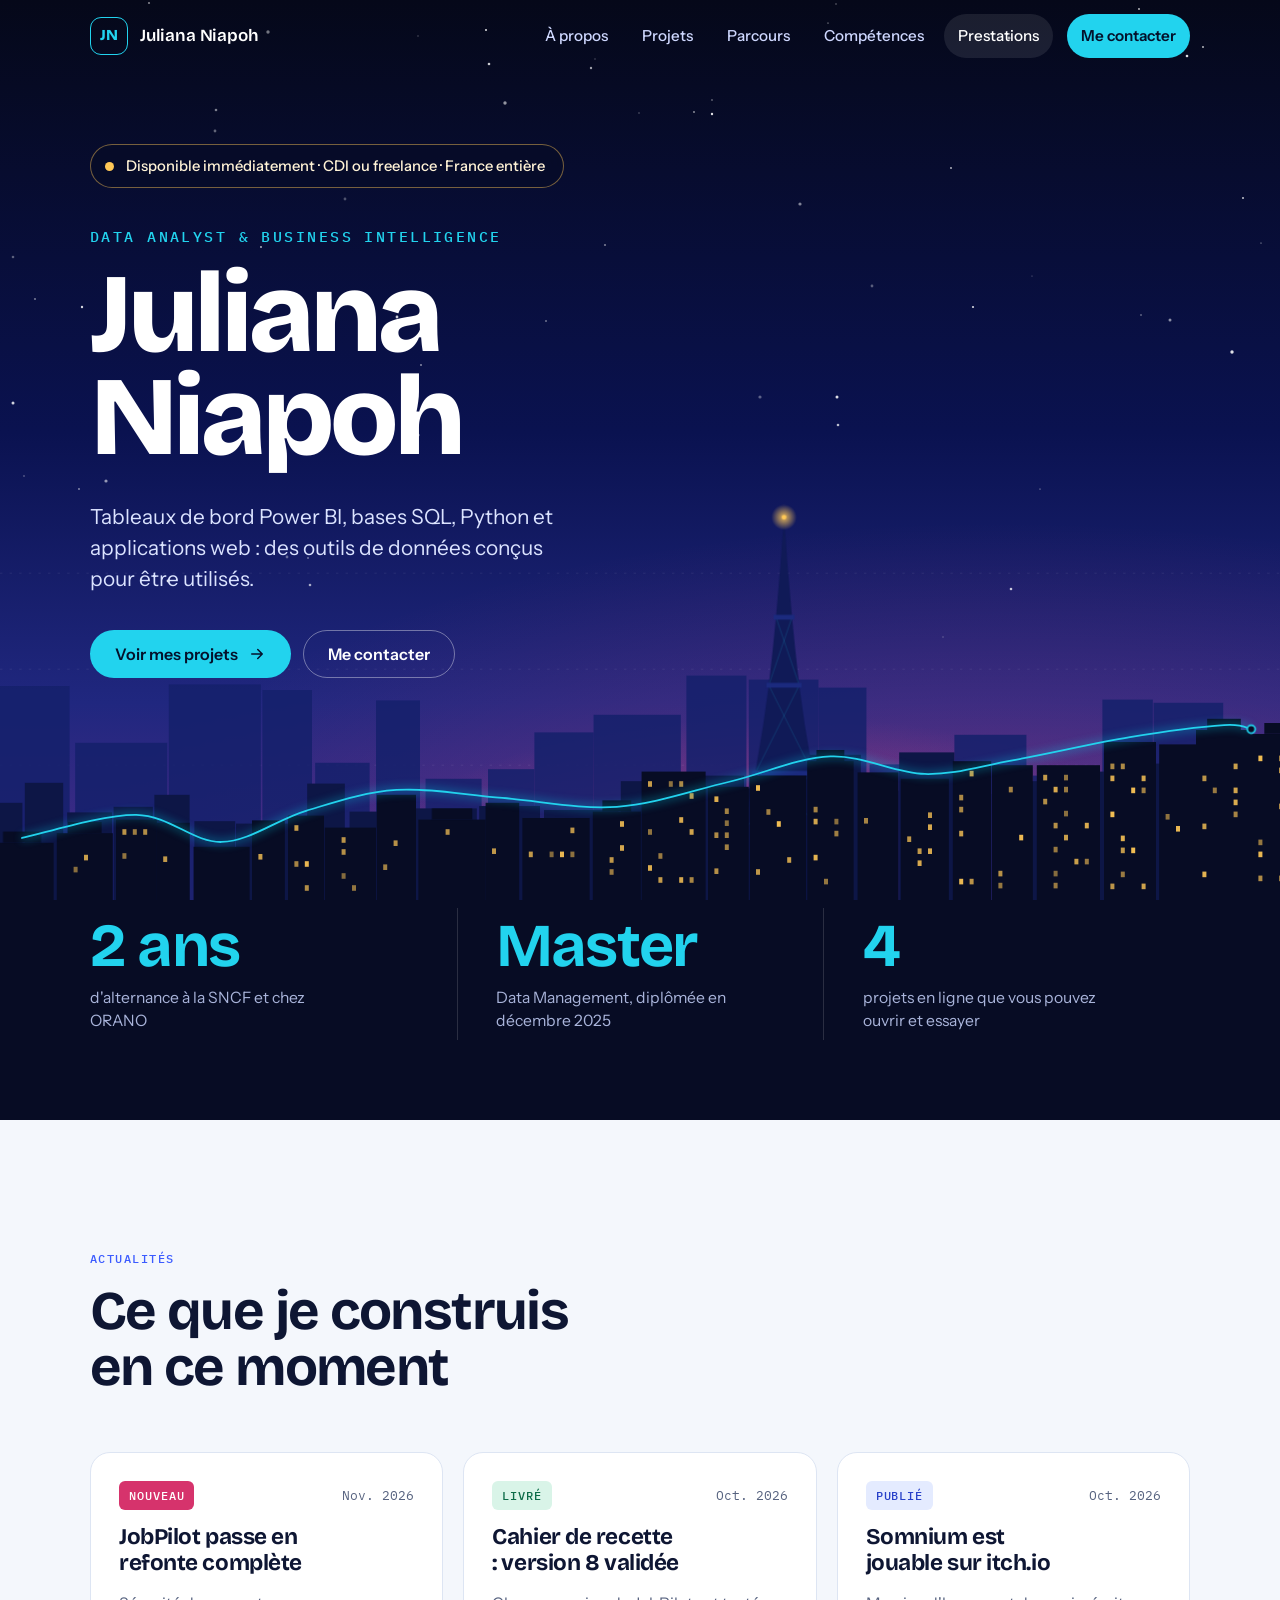
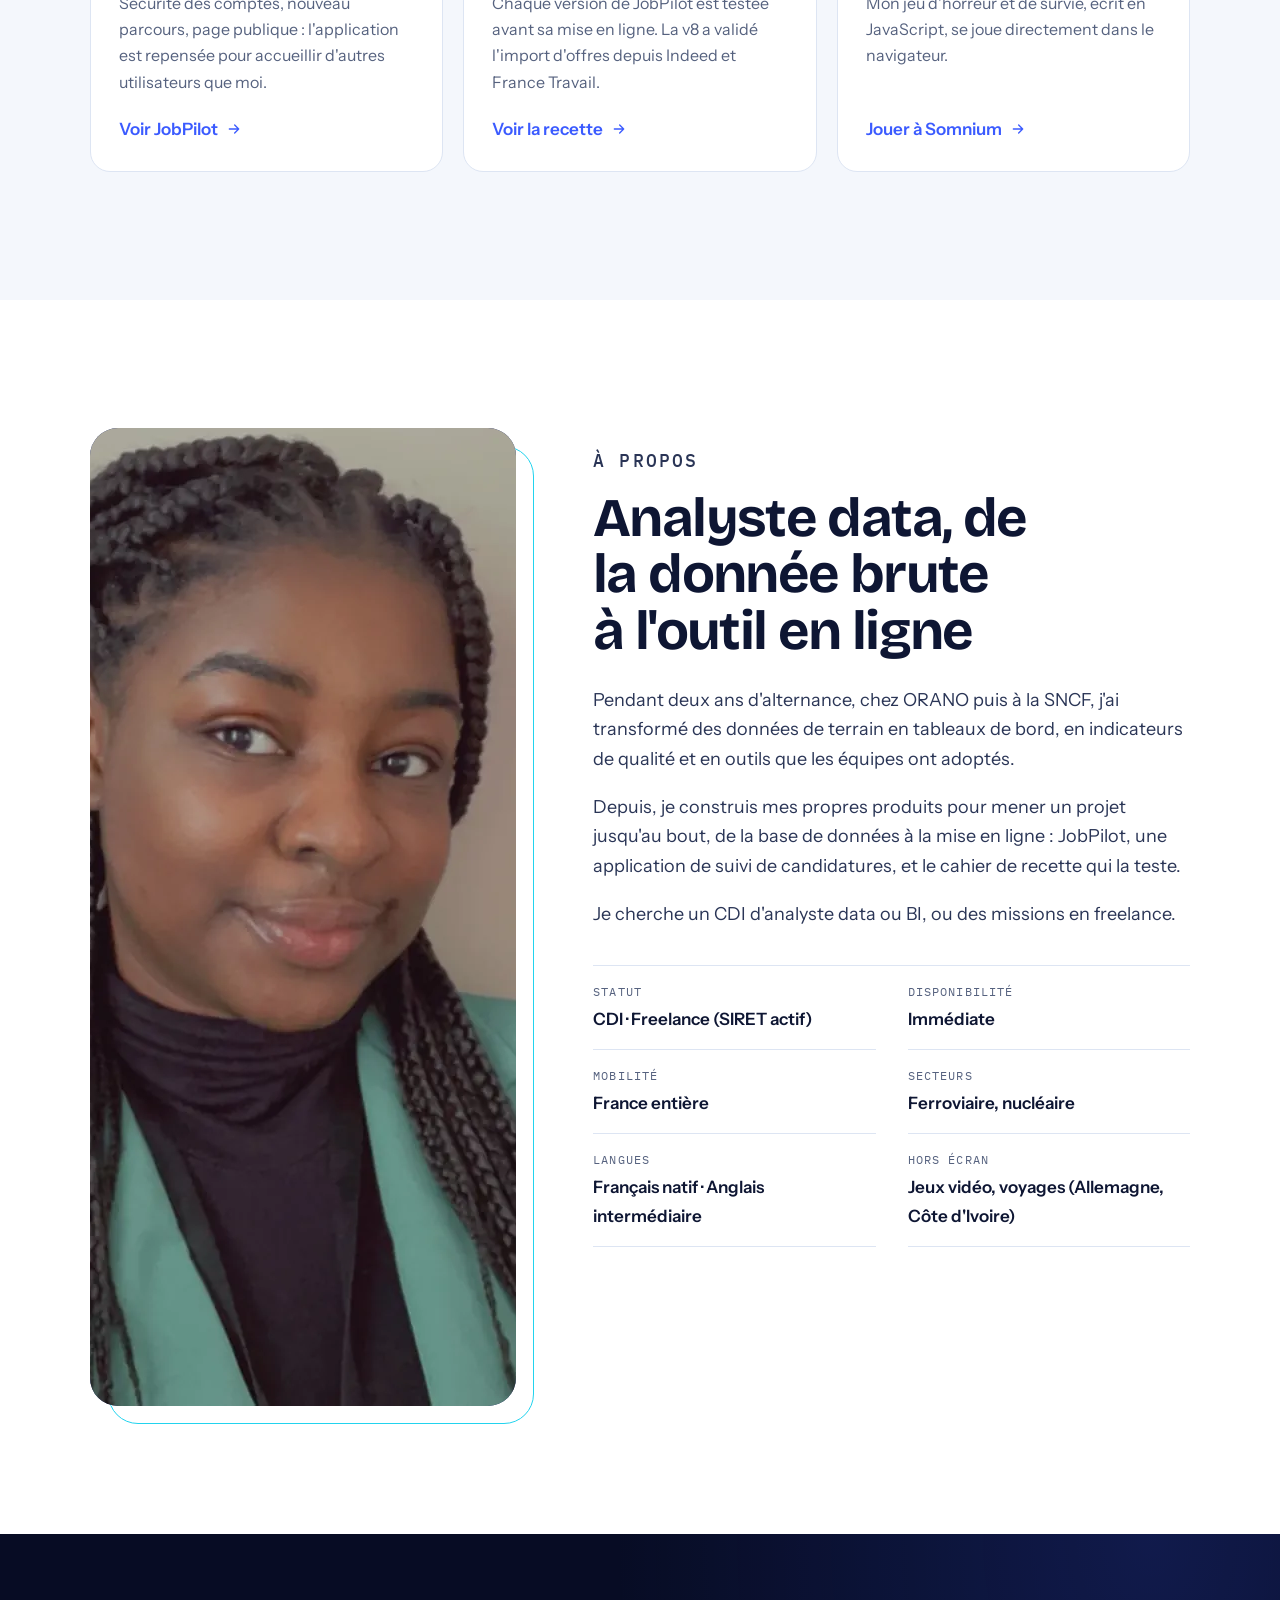
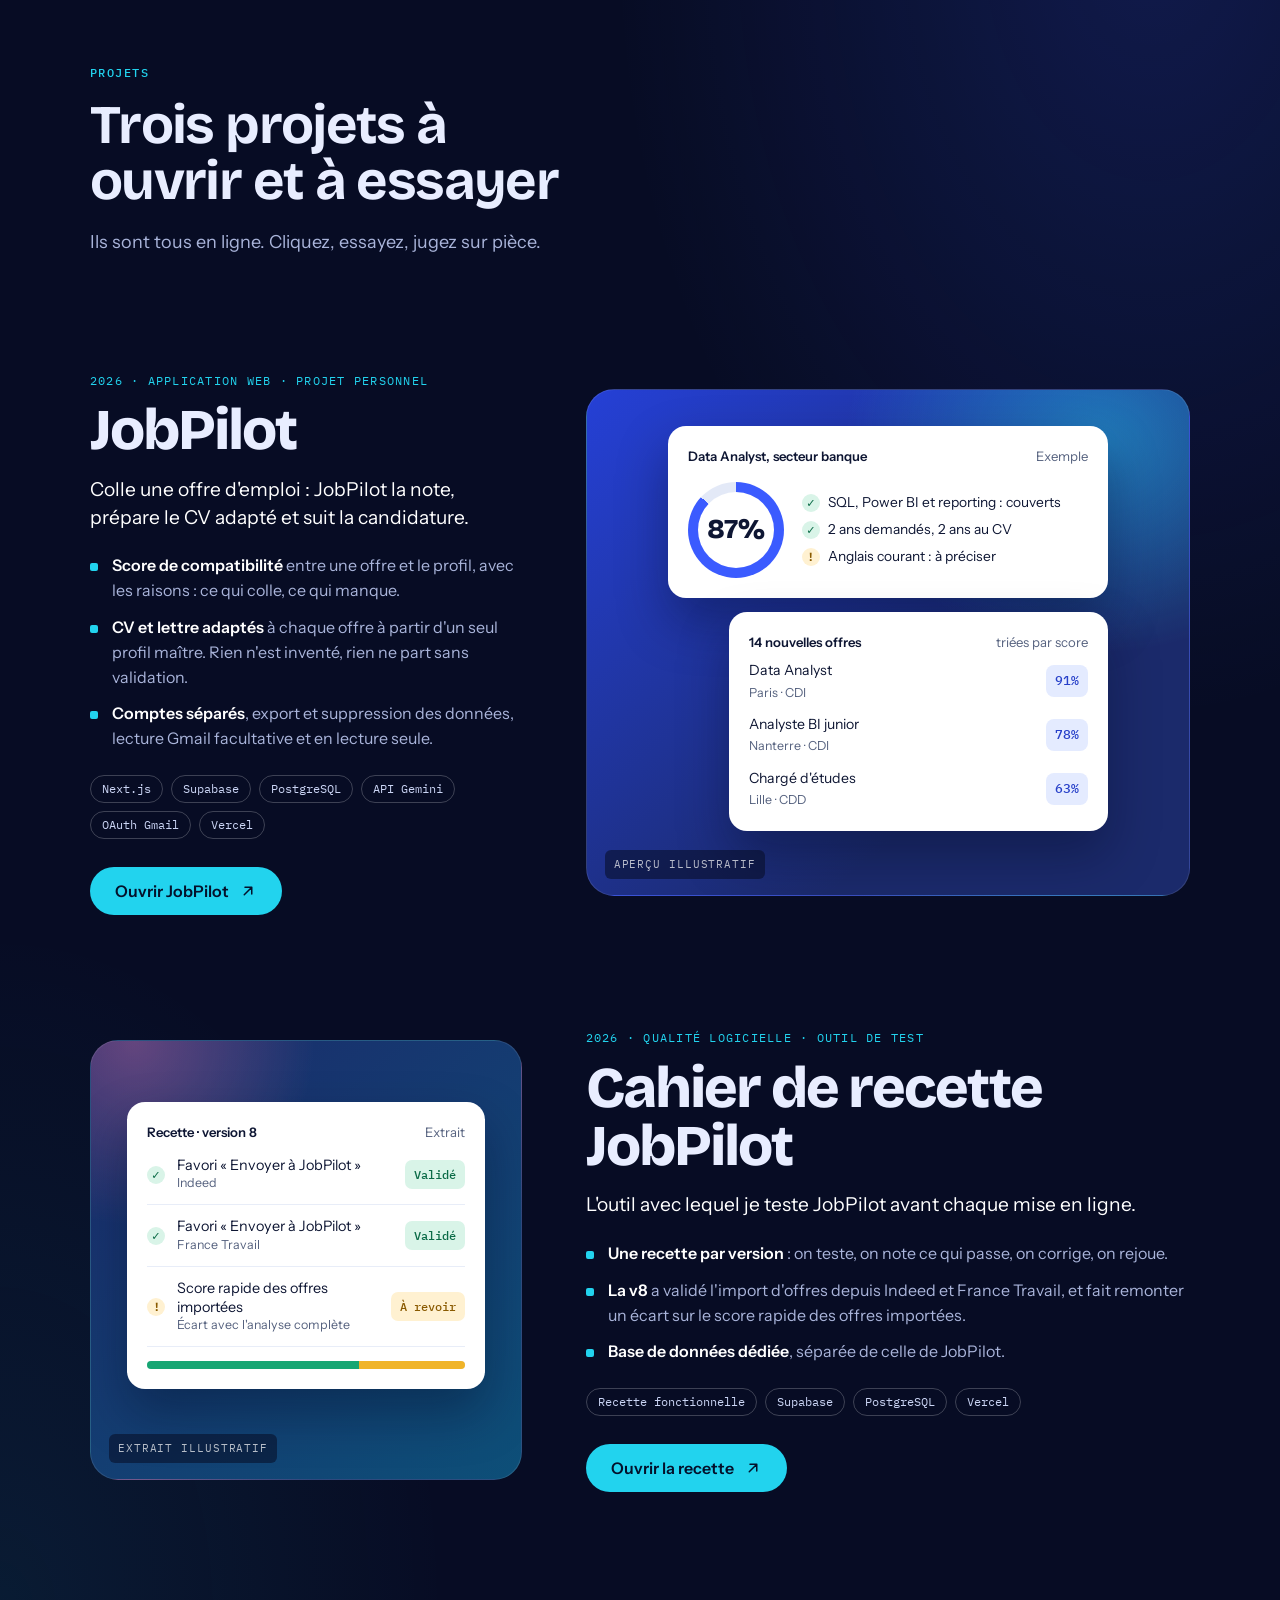
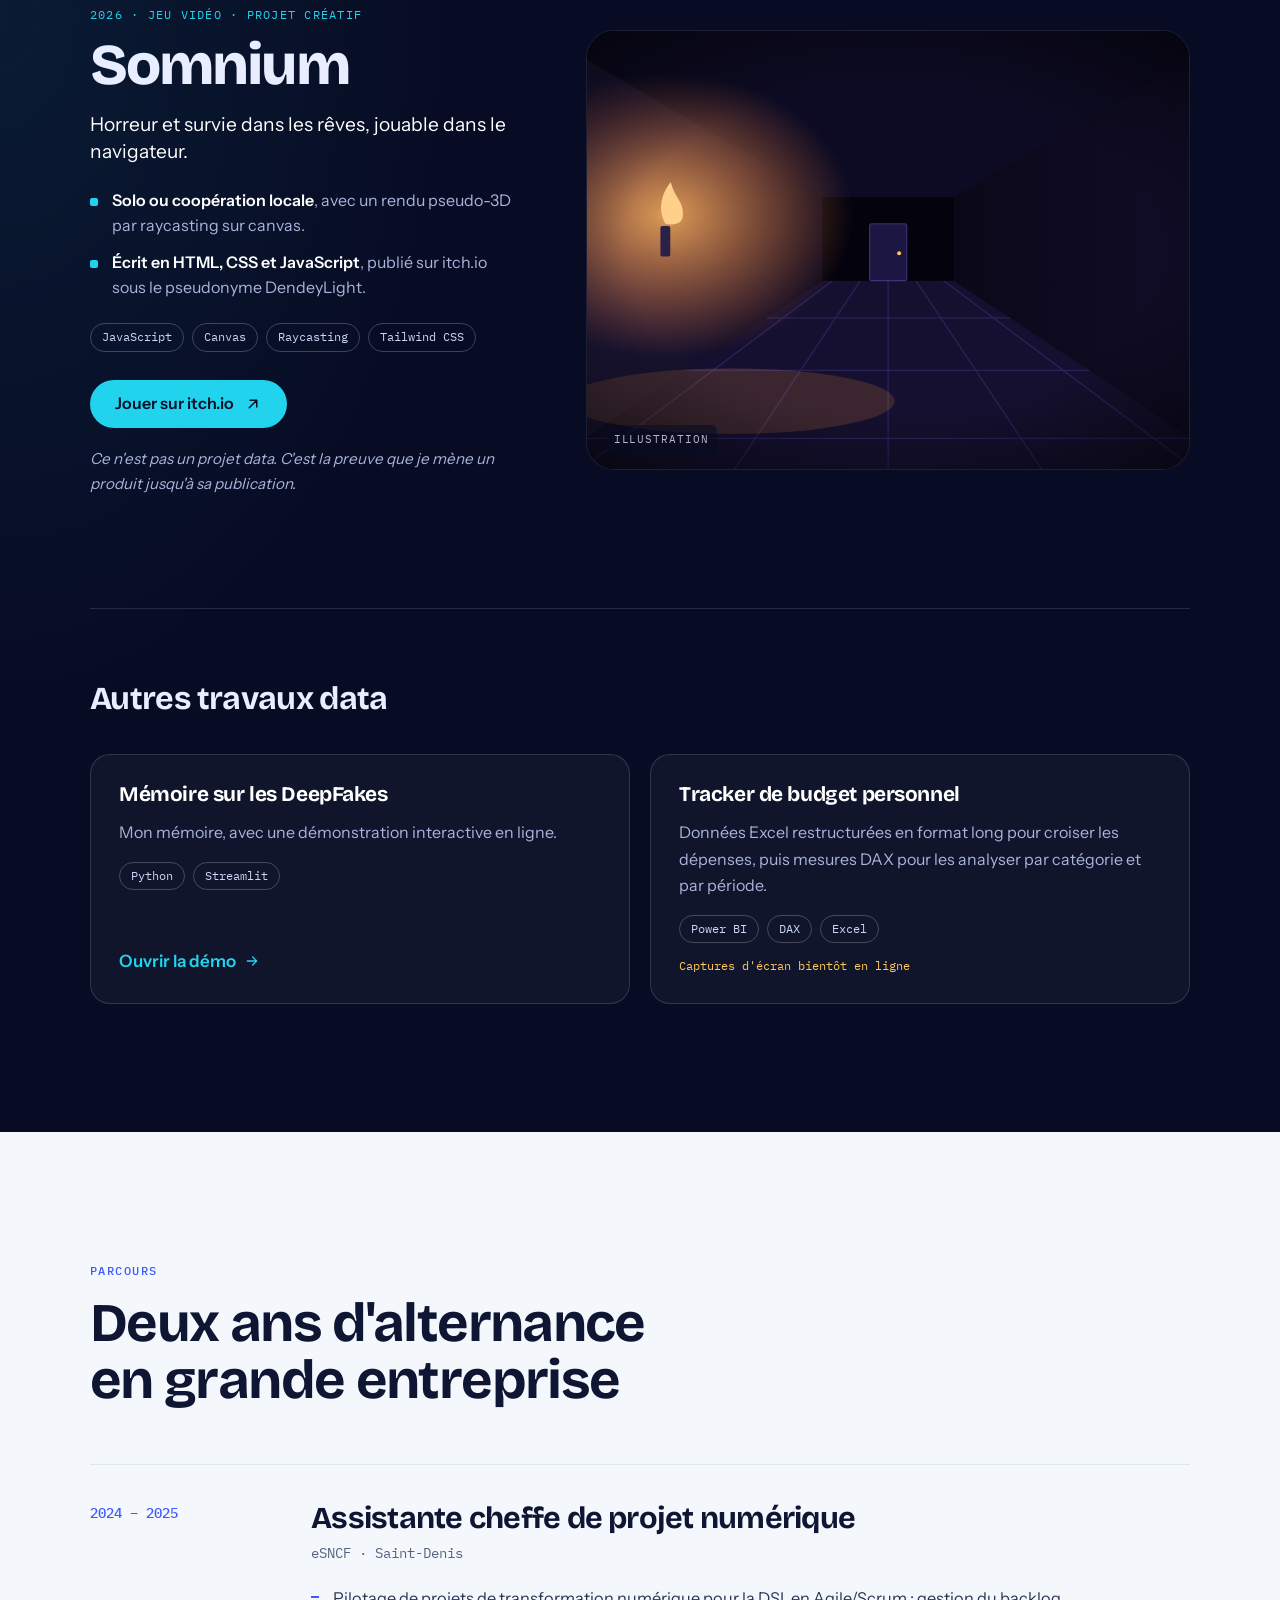
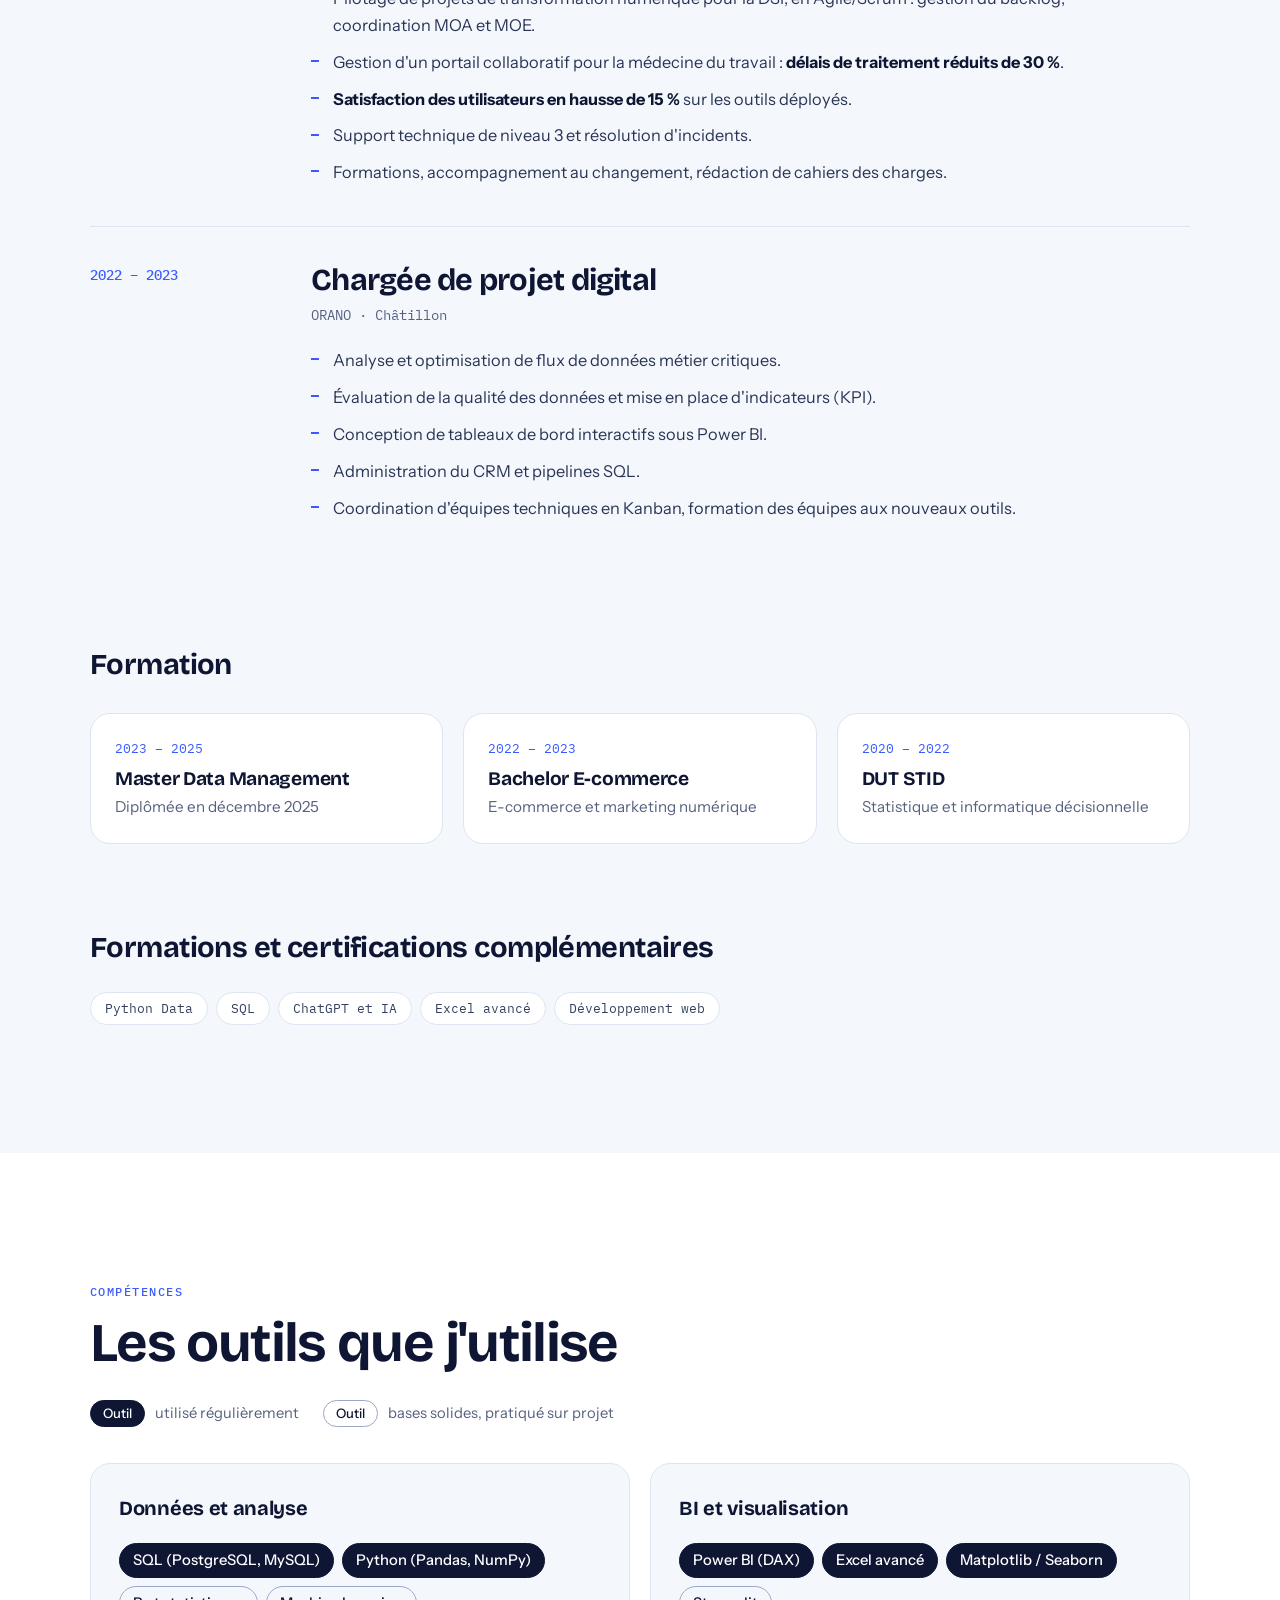
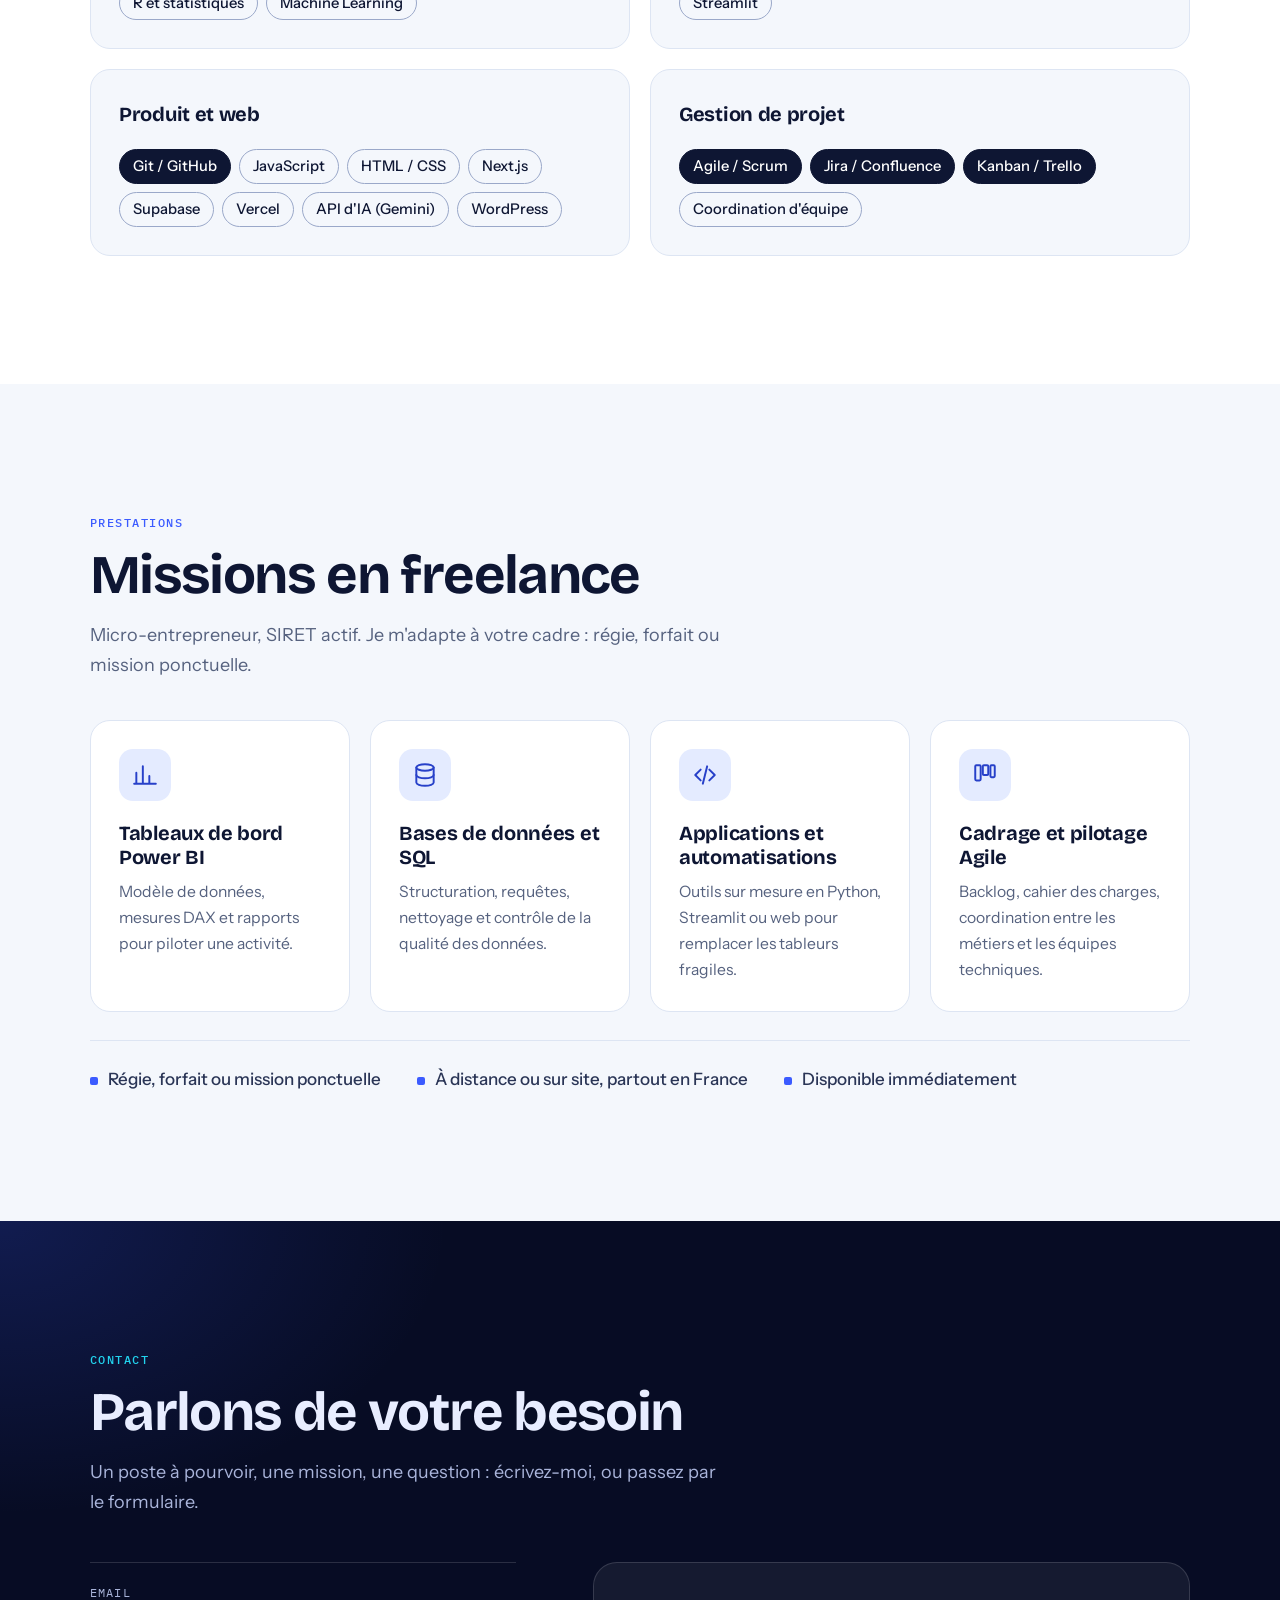
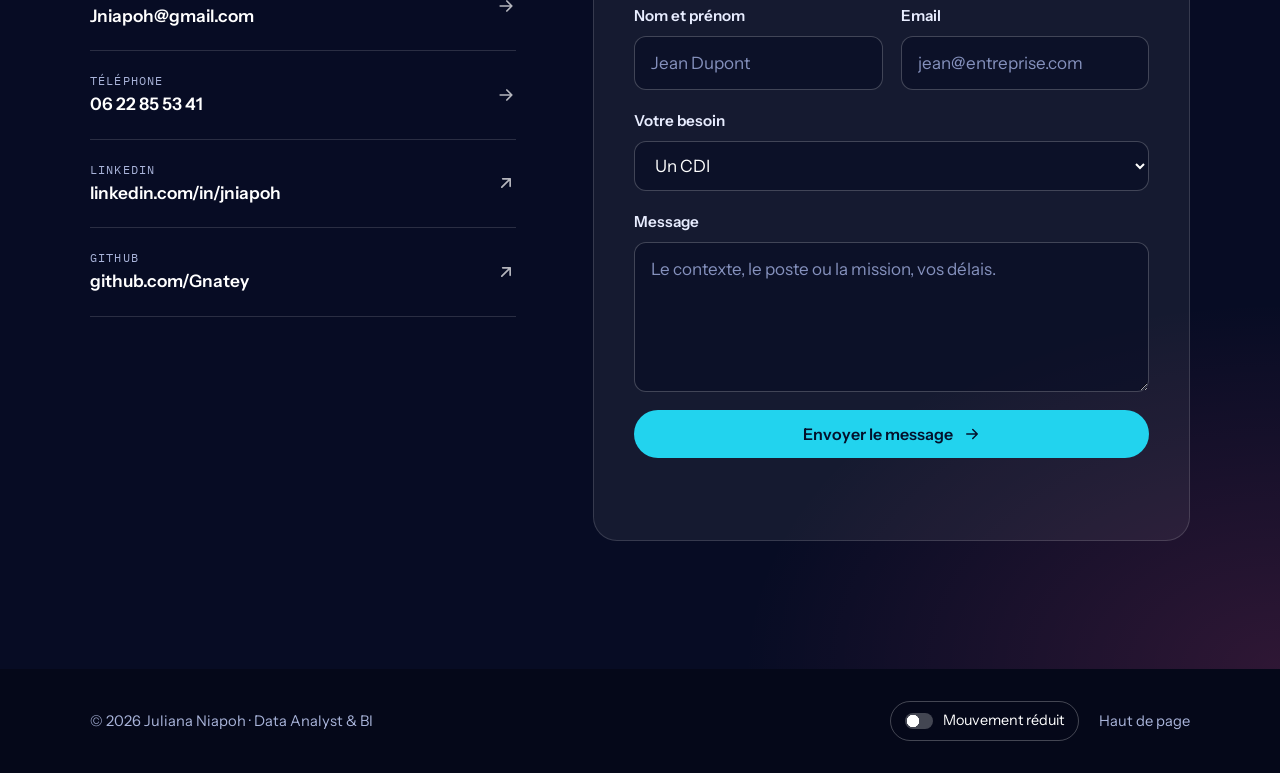
==== index.html @ 4a8ac79d "Add files via upload" ====
<!DOCTYPE html>
<html lang="fr">
<head>
  <meta charset="UTF-8" />
  <meta name="viewport" content="width=device-width, initial-scale=1" />
  <title>Juliana Niapoh · Data Analyst &amp; BI, CDI ou freelance</title>
  <meta name="description" content="Data Analyst & BI, diplômée d'un Master Data Management, 2 ans d'alternance à la SNCF et chez ORANO. Power BI, SQL, Python. Disponible en CDI ou en freelance." />
  <meta name="theme-color" content="#070c24" />
  <link rel="canonical" href="https://juliana-niapoh-portfolio.netlify.app/" />

  <meta property="og:type" content="website" />
  <meta property="og:locale" content="fr_FR" />
  <meta property="og:site_name" content="Juliana Niapoh" />
  <meta property="og:title" content="Juliana Niapoh · Data Analyst & BI" />
  <meta property="og:description" content="Power BI, SQL, Python et applications web. Diplômée d'un Master Data Management, disponible en CDI ou en freelance." />
  <meta property="og:url" content="https://juliana-niapoh-portfolio.netlify.app/" />
  <meta property="og:image" content="https://juliana-niapoh-portfolio.netlify.app/assets/img/og.png" />
  <meta property="og:image:width" content="1200" />
  <meta property="og:image:height" content="630" />
  <meta property="og:image:alt" content="Juliana Niapoh, Data Analyst et BI, devant une skyline nocturne en forme de graphique" />
  <meta name="twitter:card" content="summary_large_image" />

  <link rel="icon" href="/favicon.svg" type="image/svg+xml" />
  <link rel="preload" href="assets/fonts/bricolage-grotesque.woff2" as="font" type="font/woff2" crossorigin />
  <link rel="preload" href="assets/fonts/instrument-sans.woff2" as="font" type="font/woff2" crossorigin />
  <link rel="stylesheet" href="assets/css/style.css" />
  <script>document.documentElement.classList.add("js");</script>

  <script type="application/ld+json">
  {
    "@context": "https://schema.org",
    "@type": "Person",
    "name": "Juliana Niapoh",
    "jobTitle": "Data Analyst & Business Intelligence",
    "url": "https://juliana-niapoh-portfolio.netlify.app/",
    "email": "mailto:Jniapoh@gmail.com",
    "sameAs": ["https://www.linkedin.com/in/jniapoh/", "https://github.com/Gnatey"],
    "knowsAbout": ["Power BI", "SQL", "Python", "Business Intelligence", "Data Management"]
  }
  </script>
</head>
<body>
  <svg width="0" height="0" style="position:absolute" aria-hidden="true" focusable="false">
    <symbol id="i-arrow" viewBox="0 0 24 24"><path d="M5 12h14M13 6l6 6-6 6" fill="none" stroke="currentColor" stroke-width="2" stroke-linecap="round" stroke-linejoin="round"/></symbol>
    <symbol id="i-out" viewBox="0 0 24 24"><path d="M7 17L17 7M8 7h9v9" fill="none" stroke="currentColor" stroke-width="2" stroke-linecap="round" stroke-linejoin="round"/></symbol>
  </svg>

  <a class="skip-link" href="#contenu">Aller au contenu</a>

  <!-- ============ NAVIGATION ============ -->
  <nav class="nav" id="nav" aria-label="Navigation principale">
    <div class="container nav__inner">
      <a class="brand" href="#top" aria-label="Juliana Niapoh, retour en haut de page">
        <span class="brand__mark" aria-hidden="true">JN</span>
        <span class="brand__name">Juliana Niapoh</span>
      </a>
      <button class="nav__toggle" id="navToggle" type="button" aria-expanded="false" aria-controls="navLinks">Menu</button>
      <div class="nav__links" id="navLinks">
        <a href="#apropos">À propos</a>
        <a href="#projets">Projets</a>
        <a href="#parcours">Parcours</a>
        <a href="#competences">Compétences</a>
        <a href="#prestations">Prestations</a>
        <a class="nav__cta" href="#contact">Me contacter</a>
      </div>
    </div>
  </nav>

  <main id="contenu">

    <!-- ============ HERO ============ -->
    <header class="hero" id="top">
      <svg class="stars" viewBox="0 0 1600 900" preserveAspectRatio="xMidYMid slice" aria-hidden="true" focusable="false"><circle cx="997" cy="397" r="1.5" fill="#fff" fill-opacity="0.86" style="--w:4.6s"/><circle cx="46" cy="188" r="1.6" fill="#fff" fill-opacity="0.67" style="--w:0.6s"/><circle class="star-tw" cx="751" cy="68" r="1.2" fill="#fff" fill-opacity="0.62" style="--w:1.1s"/><circle cx="447" cy="557" r="1.4" fill="#fff" fill-opacity="0.35" style="--w:0.7s"/><circle cx="988" cy="23" r="0.6" fill="#fff" fill-opacity="0.82" style="--w:1.1s"/><circle cx="1572" cy="514" r="0.9" fill="#fff" fill-opacity="0.87" style="--w:3.4s"/><circle cx="328" cy="581" r="1.4" fill="#fff" fill-opacity="0.88" style="--w:1.5s"/><circle cx="578" cy="36" r="0.8" fill="#fff" fill-opacity="0.29" style="--w:3.0s"/><circle cx="5" cy="344" r="1.0" fill="#fff" fill-opacity="0.45" style="--w:2.4s"/><circle cx="505" cy="199" r="1.4" fill="#fff" fill-opacity="0.29" style="--w:0.1s"/><circle cx="1200" cy="489" r="0.6" fill="#fff" fill-opacity="0.76" style="--w:2.9s"/><circle cx="15" cy="5" r="0.8" fill="#fff" fill-opacity="0.87" style="--w:3.8s"/><circle cx="1487" cy="582" r="1.0" fill="#fff" fill-opacity="0.48" style="--w:3.9s"/><circle class="star-tw" cx="173" cy="403" r="1.5" fill="#fff" fill-opacity="0.81" style="--w:4.7s"/><circle cx="146" cy="114" r="1.3" fill="#fff" fill-opacity="0.85" style="--w:4.6s"/><circle class="star-tw" cx="872" cy="100" r="0.9" fill="#fff" fill-opacity="0.37" style="--w:0.7s"/><circle cx="1103" cy="637" r="0.8" fill="#fff" fill-opacity="0.28" style="--w:2.7s"/><circle cx="649" cy="64" r="1.3" fill="#fff" fill-opacity="0.79" style="--w:2.1s"/><circle cx="89" cy="556" r="0.6" fill="#fff" fill-opacity="0.57" style="--w:0.7s"/><circle class="star-tw" cx="1171" cy="589" r="1.3" fill="#fff" fill-opacity="0.76" style="--w:2.2s"/><circle cx="239" cy="489" r="0.9" fill="#fff" fill-opacity="0.54" style="--w:4.3s"/><circle cx="1562" cy="181" r="1.1" fill="#fff" fill-opacity="0.72" style="--w:1.5s"/><circle cx="646" cy="30" r="1.0" fill="#fff" fill-opacity="0.89" style="--w:3.1s"/><circle cx="799" cy="113" r="0.7" fill="#fff" fill-opacity="0.43" style="--w:4.3s"/><circle cx="578" cy="435" r="1.5" fill="#fff" fill-opacity="0.70" style="--w:3.8s"/><circle cx="581" cy="365" r="0.9" fill="#fff" fill-opacity="0.57" style="--w:3.5s"/><circle class="star-tw" cx="470" cy="585" r="1.3" fill="#fff" fill-opacity="0.63" style="--w:2.7s"/><circle cx="401" cy="339" r="1.1" fill="#fff" fill-opacity="0.78" style="--w:4.0s"/><circle cx="557" cy="317" r="1.4" fill="#fff" fill-opacity="0.79" style="--w:4.2s"/><circle cx="1392" cy="352" r="1.7" fill="#fff" fill-opacity="0.87" style="--w:2.6s"/><circle cx="266" cy="481" r="1.6" fill="#fff" fill-opacity="0.56" style="--w:3.6s"/><circle cx="1169" cy="38" r="1.5" fill="#fff" fill-opacity="0.63" style="--w:2.1s"/><circle class="star-tw" cx="998" cy="425" r="1.3" fill="#fff" fill-opacity="0.72" style="--w:0.8s"/><circle cx="706" cy="321" r="0.8" fill="#fff" fill-opacity="0.70" style="--w:0.2s"/><circle cx="755" cy="59" r="0.7" fill="#fff" fill-opacity="0.34" style="--w:0.9s"/><circle cx="309" cy="3" r="1.1" fill="#fff" fill-opacity="0.50" style="--w:3.0s"/><circle cx="381" cy="544" r="0.6" fill="#fff" fill-opacity="0.51" style="--w:2.1s"/><circle cx="184" cy="476" r="1.0" fill="#fff" fill-opacity="0.27" style="--w:0.5s"/><circle cx="872" cy="114" r="1.2" fill="#fff" fill-opacity="0.87" style="--w:2.1s"/><circle cx="1301" cy="315" r="1.0" fill="#fff" fill-opacity="0.34" style="--w:2.8s"/><circle cx="1532" cy="608" r="1.3" fill="#fff" fill-opacity="0.48" style="--w:0.0s"/><circle cx="173" cy="257" r="1.3" fill="#fff" fill-opacity="0.34" style="--w:4.5s"/><circle cx="601" cy="167" r="0.8" fill="#fff" fill-opacity="0.44" style="--w:1.9s"/><circle cx="1538" cy="554" r="1.3" fill="#fff" fill-opacity="0.42" style="--w:2.5s"/><circle cx="665" cy="103" r="1.7" fill="#fff" fill-opacity="0.57" style="--w:2.4s"/><circle cx="195" cy="299" r="1.1" fill="#fff" fill-opacity="0.44" style="--w:4.1s"/><circle cx="21" cy="234" r="0.9" fill="#fff" fill-opacity="0.86" style="--w:1.2s"/><circle cx="428" cy="32" r="1.7" fill="#fff" fill-opacity="0.44" style="--w:2.4s"/><circle cx="1032" cy="286" r="1.4" fill="#fff" fill-opacity="0.33" style="--w:1.5s"/><circle cx="854" cy="112" r="0.9" fill="#fff" fill-opacity="0.59" style="--w:1.8s"/><circle cx="1192" cy="276" r="0.6" fill="#fff" fill-opacity="0.41" style="--w:4.6s"/><circle cx="1421" cy="243" r="0.6" fill="#fff" fill-opacity="0.76" style="--w:2.9s"/><circle cx="1133" cy="307" r="1.1" fill="#fff" fill-opacity="0.84" style="--w:2.0s"/><circle class="star-tw" cx="1363" cy="47" r="0.9" fill="#fff" fill-opacity="0.79" style="--w:4.2s"/><circle cx="1111" cy="168" r="0.9" fill="#fff" fill-opacity="0.76" style="--w:0.7s"/><circle class="star-tw" cx="765" cy="245" r="1.1" fill="#fff" fill-opacity="0.46" style="--w:2.9s"/><circle cx="1299" cy="9" r="0.9" fill="#fff" fill-opacity="0.78" style="--w:3.3s"/><circle cx="41" cy="381" r="1.7" fill="#fff" fill-opacity="0.90" style="--w:0.2s"/><circle cx="1347" cy="56" r="1.3" fill="#fff" fill-opacity="0.87" style="--w:0.7s"/><circle cx="468" cy="558" r="0.8" fill="#fff" fill-opacity="0.65" style="--w:0.8s"/><circle class="star-tw" cx="996" cy="4" r="0.7" fill="#fff" fill-opacity="0.50" style="--w:0.3s"/><circle cx="920" cy="397" r="1.6" fill="#fff" fill-opacity="0.34" style="--w:1.6s"/><circle class="star-tw" cx="960" cy="204" r="1.6" fill="#fff" fill-opacity="0.49" style="--w:3.5s"/><circle cx="242" cy="307" r="1.2" fill="#fff" fill-opacity="0.84" style="--w:3.1s"/><circle cx="421" cy="247" r="0.9" fill="#fff" fill-opacity="0.74" style="--w:0.7s"/><circle cx="375" cy="131" r="1.4" fill="#fff" fill-opacity="0.37" style="--w:3.3s"/><circle cx="136" cy="336" r="0.7" fill="#fff" fill-opacity="0.33" style="--w:1.2s"/><circle class="star-tw" cx="1403" cy="198" r="1.0" fill="#fff" fill-opacity="0.77" style="--w:3.6s"/><circle cx="86" cy="31" r="1.6" fill="#fff" fill-opacity="0.69" style="--w:0.6s"/><circle cx="1556" cy="333" r="1.5" fill="#fff" fill-opacity="0.34" style="--w:1.8s"/><circle cx="376" cy="110" r="1.3" fill="#fff" fill-opacity="0.48" style="--w:0.7s"/><circle cx="1330" cy="320" r="1.5" fill="#fff" fill-opacity="0.53" style="--w:2.6s"/></svg>
      <svg class="skyline" viewBox="0 0 1600 560" preserveAspectRatio="xMidYMax slice" role="img" aria-label="Skyline nocturne dont les immeubles forment un graphique en barres, traversé par une courbe en hausse" focusable="false"><defs><radialGradient id="gCoral" cx="50%" cy="50%" r="50%"><stop offset="0" stop-color="#FF4F8B" stop-opacity=".5"/><stop offset="1" stop-color="#FF4F8B" stop-opacity="0"/></radialGradient><radialGradient id="gGold" cx="50%" cy="50%" r="50%"><stop offset="0" stop-color="#FFC857" stop-opacity=".9"/><stop offset="1" stop-color="#FFC857" stop-opacity="0"/></radialGradient><filter id="soft" x="-10%" y="-40%" width="120%" height="180%"><feGaussianBlur stdDeviation="5"/></filter></defs><ellipse cx="980" cy="560" rx="560" ry="230" fill="url(#gCoral)"/><g class="grid" stroke="rgba(255,255,255,.09)" stroke-width="1" stroke-dasharray="3 9"><line x1="0" y1="150" x2="1600" y2="150"/><line x1="0" y1="270" x2="1600" y2="270"/><line x1="0" y1="390" x2="1600" y2="390"/></g><g class="layer l-far" fill="#14206B" fill-opacity=".85"><rect x="-20.0" y="291.0" width="107.0" height="269.0" style="--i:0"/><rect x="94.0" y="362.0" width="115.0" height="198.0" style="--i:1"/><rect x="211.0" y="289.0" width="115.0" height="271.0" style="--i:2"/><rect x="328.0" y="296.0" width="62.0" height="264.0" style="--i:3"/><rect x="394.0" y="387.0" width="68.0" height="173.0" style="--i:4"/><rect x="470.0" y="309.0" width="55.0" height="251.0" style="--i:5"/><rect x="532.0" y="407.0" width="70.0" height="153.0" style="--i:6"/><rect x="610.0" y="395.0" width="58.0" height="165.0" style="--i:7"/><rect x="668.0" y="349.0" width="74.0" height="211.0" style="--i:8"/><rect x="742.0" y="327.0" width="109.0" height="233.0" style="--i:9"/><rect x="858.0" y="278.0" width="75.0" height="282.0" style="--i:10"/><rect x="936.0" y="283.0" width="87.0" height="277.0" style="--i:11"/><rect x="1023.0" y="293.0" width="60.0" height="267.0" style="--i:12"/><rect x="1087.0" y="389.0" width="102.0" height="171.0" style="--i:13"/><rect x="1193.0" y="352.0" width="90.0" height="208.0" style="--i:14"/><rect x="1291.0" y="403.0" width="86.0" height="157.0" style="--i:15"/><rect x="1378.0" y="308.0" width="63.0" height="252.0" style="--i:16"/><rect x="1442.0" y="312.0" width="87.0" height="248.0" style="--i:17"/><rect x="1530.0" y="410.0" width="52.0" height="150.0" style="--i:18"/><rect x="1585.0" y="397.0" width="76.0" height="163.0" style="--i:19"/></g><g class="layer l-mid" fill="#0D1646"><rect x="-40.0" y="437.0" width="68.0" height="123.0" style="--i:0"/><rect x="31.0" y="412.0" width="48.0" height="148.0" style="--i:1"/><rect x="84.0" y="449.0" width="56.0" height="111.0" style="--i:2"/><rect x="142.0" y="442.0" width="49.0" height="118.0" style="--i:3"/><rect x="193.0" y="427.0" width="44.0" height="133.0" style="--i:4"/><rect x="243.0" y="460.0" width="51.0" height="100.0" style="--i:5"/><rect x="295.0" y="463.0" width="89.0" height="97.0" style="--i:6"/><rect x="384.0" y="413.0" width="47.0" height="147.0" style="--i:7"/><rect x="437.0" y="448.0" width="75.0" height="112.0" style="--i:8"/><rect x="517.0" y="444.0" width="79.0" height="116.0" style="--i:9"/><rect x="599.0" y="441.0" width="76.0" height="119.0" style="--i:10"/><rect x="680.0" y="446.0" width="93.0" height="114.0" style="--i:11"/><rect x="776.0" y="410.0" width="85.0" height="150.0" style="--i:12"/><rect x="861.0" y="403.0" width="69.0" height="157.0" style="--i:13"/><rect x="931.0" y="419.0" width="44.0" height="141.0" style="--i:14"/><rect x="981.0" y="377.0" width="95.0" height="183.0" style="--i:15"/><rect x="1078.0" y="422.0" width="45.0" height="138.0" style="--i:16"/><rect x="1124.0" y="374.0" width="69.0" height="186.0" style="--i:17"/><rect x="1193.0" y="426.0" width="46.0" height="134.0" style="--i:18"/><rect x="1240.0" y="410.0" width="72.0" height="150.0" style="--i:19"/><rect x="1312.0" y="398.0" width="93.0" height="162.0" style="--i:20"/><rect x="1411.0" y="388.0" width="62.0" height="172.0" style="--i:21"/><rect x="1473.0" y="424.0" width="48.0" height="136.0" style="--i:22"/><rect x="1522.0" y="402.0" width="81.0" height="158.0" style="--i:23"/><rect x="1603.0" y="383.0" width="82.0" height="177.0" style="--i:24"/></g><g class="tower"><path d="M902.0 560.0 L928.0 470.0 L944.0 400.0 L954.0 340.0 L961.0 290.0 L966.0 245.0 L970.0 205.0 L973.0 170.0 L976.0 135.0 L978.0 105.0 L980.0 82.0 L982.0 105.0 L984.0 135.0 L987.0 170.0 L990.0 205.0 L994.0 245.0 L999.0 290.0 L1006.0 340.0 L1016.0 400.0 L1032.0 470.0 L1058.0 560.0 Z" fill="#101A57"/><line x1="928" y1="470" x2="1016" y2="400" stroke="rgba(34,211,238,.2)"/><line x1="1032" y1="470" x2="944" y2="400" stroke="rgba(34,211,238,.2)"/><line x1="944" y1="400" x2="999" y2="290" stroke="rgba(34,211,238,.2)"/><line x1="1016" y1="400" x2="961" y2="290" stroke="rgba(34,211,238,.2)"/><line x1="961" y1="290" x2="990" y2="205" stroke="rgba(34,211,238,.2)"/><line x1="999" y1="290" x2="970" y2="205" stroke="rgba(34,211,238,.2)"/><rect x="940.0" y="397.0" width="80.0" height="6.0" fill="#1B2A7E"/><rect x="958.0" y="287.0" width="44.0" height="6.0" fill="#1B2A7E"/><rect x="967.0" y="202.0" width="26.0" height="6.0" fill="#1B2A7E"/><circle class="beacon" cx="980" cy="80" r="16" fill="url(#gGold)"/><circle cx="980" cy="80" r="3" fill="#FFC857"/></g><g class="layer l-near" fill="#070C24"><rect x="-12.0" y="487.0" width="79.0" height="73.0" style="--i:0"/><rect x="3.8" y="473.0" width="47.4" height="14.0" style="--i:0"/><rect x="71.0" y="475.0" width="70.0" height="85.0" style="--i:1"/><rect x="85.0" y="461.0" width="42.0" height="14.0" style="--i:1"/><rect x="145.0" y="458.0" width="51.0" height="102.0" style="--i:2"/><rect x="196.0" y="462.0" width="41.0" height="98.0" style="--i:3"/><rect x="242.0" y="492.0" width="70.0" height="68.0" style="--i:4"/><rect x="315.0" y="459.0" width="41.0" height="101.0" style="--i:5"/><rect x="360.0" y="453.0" width="45.0" height="107.0" style="--i:6"/><rect x="406.0" y="468.0" width="64.0" height="92.0" style="--i:7"/><rect x="471.0" y="427.0" width="49.0" height="133.0" style="--i:8"/><rect x="523.0" y="458.0" width="84.0" height="102.0" style="--i:9"/><rect x="539.8" y="444.0" width="50.4" height="14.0" style="--i:9"/><rect x="607.0" y="437.0" width="42.0" height="123.0" style="--i:10"/><rect x="653.0" y="456.0" width="84.0" height="104.0" style="--i:11"/><rect x="741.0" y="448.0" width="60.0" height="112.0" style="--i:12"/><rect x="753.0" y="434.0" width="36.0" height="14.0" style="--i:12"/><rect x="802.0" y="398.0" width="80.0" height="162.0" style="--i:13"/><rect x="885.0" y="417.0" width="51.0" height="143.0" style="--i:14"/><rect x="937.0" y="403.0" width="71.0" height="157.0" style="--i:15"/><rect x="1009.0" y="385.0" width="58.0" height="175.0" style="--i:16"/><rect x="1020.6" y="371.0" width="34.8" height="14.0" style="--i:16"/><rect x="1072.0" y="399.0" width="51.0" height="161.0" style="--i:17"/><rect x="1126.0" y="407.0" width="60.0" height="153.0" style="--i:18"/><rect x="1191.0" y="385.0" width="48.0" height="175.0" style="--i:19"/><rect x="1240.0" y="390.0" width="51.0" height="170.0" style="--i:20"/><rect x="1296.0" y="390.0" width="79.0" height="170.0" style="--i:21"/><rect x="1380.0" y="361.0" width="65.0" height="199.0" style="--i:22"/><rect x="1449.0" y="364.0" width="46.0" height="196.0" style="--i:23"/><rect x="1495.0" y="346.0" width="70.0" height="214.0" style="--i:24"/><rect x="1509.0" y="332.0" width="42.0" height="14.0" style="--i:24"/><rect x="1565.0" y="351.0" width="77.0" height="209.0" style="--i:25"/><rect x="1580.4" y="337.0" width="46.2" height="14.0" style="--i:25"/></g><g class="windows"><rect class="win" x="105.0" y="502.0" width="5" height="7" fill="#FFC857" fill-opacity="0.78" style="--w:4.1s"/><rect class="win tw" x="92.0" y="517.0" width="5" height="7" fill="#FFC857" fill-opacity="0.52" style="--w:3.1s"/><rect class="win" x="153.0" y="470.0" width="5" height="7" fill="#FFC857" fill-opacity="0.72" style="--w:3.7s"/><rect class="win" x="166.0" y="470.0" width="5" height="7" fill="#FFC857" fill-opacity="0.60" style="--w:4.5s"/><rect class="win" x="179.0" y="470.0" width="5" height="7" fill="#FFC857" fill-opacity="0.69" style="--w:0.3s"/><rect class="win" x="153.0" y="500.0" width="5" height="7" fill="#FFC857" fill-opacity="0.56" style="--w:2.0s"/><rect class="win" x="204.0" y="504.0" width="5" height="7" fill="#FFC857" fill-opacity="0.75" style="--w:5.4s"/><rect class="win" x="323.0" y="501.0" width="5" height="7" fill="#FFC857" fill-opacity="0.79" style="--w:5.3s"/><rect class="win" x="368.0" y="465.0" width="5" height="7" fill="#FFC857" fill-opacity="0.77" style="--w:1.4s"/><rect class="win" x="368.0" y="510.0" width="5" height="7" fill="#FFC857" fill-opacity="0.64" style="--w:1.2s"/><rect class="win" x="381.0" y="510.0" width="5" height="7" fill="#FFC857" fill-opacity="0.91" style="--w:2.7s"/><rect class="win" x="381.0" y="540.0" width="5" height="7" fill="#FFC857" fill-opacity="0.69" style="--w:5.5s"/><rect class="win" x="427.0" y="480.0" width="5" height="7" fill="#FFC857" fill-opacity="0.72" style="--w:5.1s"/><rect class="win" x="427.0" y="495.0" width="5" height="7" fill="#FFC857" fill-opacity="0.70" style="--w:1.3s"/><rect class="win" x="427.0" y="525.0" width="5" height="7" fill="#FFC857" fill-opacity="0.51" style="--w:0.2s"/><rect class="win" x="440.0" y="540.0" width="5" height="7" fill="#FFC857" fill-opacity="0.56" style="--w:0.1s"/><rect class="win tw" x="492.0" y="484.0" width="5" height="7" fill="#FFC857" fill-opacity="0.71" style="--w:0.1s"/><rect class="win" x="479.0" y="514.0" width="5" height="7" fill="#FFC857" fill-opacity="0.62" style="--w:4.2s"/><rect class="win" x="557.0" y="470.0" width="5" height="7" fill="#FFC857" fill-opacity="0.70" style="--w:5.5s"/><rect class="win" x="615.0" y="494.0" width="5" height="7" fill="#FFC857" fill-opacity="0.74" style="--w:5.5s"/><rect class="win" x="713.0" y="468.0" width="5" height="7" fill="#FFC857" fill-opacity="0.73" style="--w:1.5s"/><rect class="win" x="661.0" y="498.0" width="5" height="7" fill="#FFC857" fill-opacity="0.75" style="--w:3.0s"/><rect class="win" x="687.0" y="498.0" width="5" height="7" fill="#FFC857" fill-opacity="0.50" style="--w:3.2s"/><rect class="win" x="700.0" y="498.0" width="5" height="7" fill="#FFC857" fill-opacity="0.91" style="--w:5.9s"/><rect class="win tw" x="713.0" y="498.0" width="5" height="7" fill="#FFC857" fill-opacity="0.54" style="--w:5.6s"/><rect class="win tw" x="775.0" y="460.0" width="5" height="7" fill="#FFC857" fill-opacity="0.85" style="--w:1.2s"/><rect class="win tw" x="775.0" y="490.0" width="5" height="7" fill="#FFC857" fill-opacity="0.83" style="--w:3.1s"/><rect class="win" x="762.0" y="505.0" width="5" height="7" fill="#FFC857" fill-opacity="0.74" style="--w:2.3s"/><rect class="win" x="762.0" y="520.0" width="5" height="7" fill="#FFC857" fill-opacity="0.59" style="--w:3.8s"/><rect class="win" x="810.0" y="410.0" width="5" height="7" fill="#FFC857" fill-opacity="0.77" style="--w:1.2s"/><rect class="win" x="836.0" y="410.0" width="5" height="7" fill="#FFC857" fill-opacity="0.54" style="--w:0.8s"/><rect class="win" x="849.0" y="410.0" width="5" height="7" fill="#FFC857" fill-opacity="0.67" style="--w:5.6s"/><rect class="win" x="862.0" y="425.0" width="5" height="7" fill="#FFC857" fill-opacity="0.76" style="--w:4.9s"/><rect class="win" x="849.0" y="455.0" width="5" height="7" fill="#FFC857" fill-opacity="0.84" style="--w:5.4s"/><rect class="win tw" x="810.0" y="470.0" width="5" height="7" fill="#FFC857" fill-opacity="0.55" style="--w:0.9s"/><rect class="win tw" x="862.0" y="470.0" width="5" height="7" fill="#FFC857" fill-opacity="0.81" style="--w:0.6s"/><rect class="win" x="823.0" y="500.0" width="5" height="7" fill="#FFC857" fill-opacity="0.59" style="--w:2.2s"/><rect class="win" x="810.0" y="515.0" width="5" height="7" fill="#FFC857" fill-opacity="0.86" style="--w:0.5s"/><rect class="win" x="823.0" y="530.0" width="5" height="7" fill="#FFC857" fill-opacity="0.76" style="--w:4.6s"/><rect class="win tw" x="849.0" y="530.0" width="5" height="7" fill="#FFC857" fill-opacity="0.83" style="--w:5.6s"/><rect class="win" x="862.0" y="530.0" width="5" height="7" fill="#FFC857" fill-opacity="0.65" style="--w:2.2s"/><rect class="win" x="893.0" y="429.0" width="5" height="7" fill="#FFC857" fill-opacity="0.86" style="--w:0.6s"/><rect class="win" x="906.0" y="444.0" width="5" height="7" fill="#FFC857" fill-opacity="0.62" style="--w:1.8s"/><rect class="win" x="906.0" y="459.0" width="5" height="7" fill="#FFC857" fill-opacity="0.53" style="--w:3.0s"/><rect class="win" x="893.0" y="474.0" width="5" height="7" fill="#FFC857" fill-opacity="0.68" style="--w:0.7s"/><rect class="win" x="906.0" y="474.0" width="5" height="7" fill="#FFC857" fill-opacity="0.61" style="--w:3.0s"/><rect class="win" x="906.0" y="489.0" width="5" height="7" fill="#FFC857" fill-opacity="0.62" style="--w:2.0s"/><rect class="win" x="893.0" y="519.0" width="5" height="7" fill="#FFC857" fill-opacity="0.70" style="--w:3.3s"/><rect class="win" x="945.0" y="415.0" width="5" height="7" fill="#FFC857" fill-opacity="0.93" style="--w:3.2s"/><rect class="win tw" x="958.0" y="445.0" width="5" height="7" fill="#FFC857" fill-opacity="0.61" style="--w:0.9s"/><rect class="win" x="971.0" y="460.0" width="5" height="7" fill="#FFC857" fill-opacity="0.94" style="--w:0.4s"/><rect class="win" x="984.0" y="505.0" width="5" height="7" fill="#FFC857" fill-opacity="0.78" style="--w:1.2s"/><rect class="win tw" x="945.0" y="520.0" width="5" height="7" fill="#FFC857" fill-opacity="0.74" style="--w:2.7s"/><rect class="win" x="1017.0" y="442.0" width="5" height="7" fill="#FFC857" fill-opacity="0.63" style="--w:5.7s"/><rect class="win" x="1017.0" y="457.0" width="5" height="7" fill="#FFC857" fill-opacity="0.81" style="--w:0.1s"/><rect class="win" x="1043.0" y="457.0" width="5" height="7" fill="#FFC857" fill-opacity="0.52" style="--w:1.7s"/><rect class="win" x="1043.0" y="472.0" width="5" height="7" fill="#FFC857" fill-opacity="0.61" style="--w:2.9s"/><rect class="win" x="1017.0" y="502.0" width="5" height="7" fill="#FFC857" fill-opacity="0.89" style="--w:2.7s"/><rect class="win" x="1030.0" y="532.0" width="5" height="7" fill="#FFC857" fill-opacity="0.57" style="--w:3.6s"/><rect class="win" x="1080.0" y="456.0" width="5" height="7" fill="#FFC857" fill-opacity="0.64" style="--w:3.6s"/><rect class="win" x="1160.0" y="449.0" width="5" height="7" fill="#FFC857" fill-opacity="0.75" style="--w:3.2s"/><rect class="win" x="1160.0" y="464.0" width="5" height="7" fill="#FFC857" fill-opacity="0.84" style="--w:1.7s"/><rect class="win" x="1134.0" y="479.0" width="5" height="7" fill="#FFC857" fill-opacity="0.73" style="--w:3.4s"/><rect class="win" x="1147.0" y="494.0" width="5" height="7" fill="#FFC857" fill-opacity="0.75" style="--w:0.5s"/><rect class="win" x="1160.0" y="494.0" width="5" height="7" fill="#FFC857" fill-opacity="0.83" style="--w:0.5s"/><rect class="win" x="1147.0" y="509.0" width="5" height="7" fill="#FFC857" fill-opacity="0.84" style="--w:1.5s"/><rect class="win tw" x="1212.0" y="397.0" width="5" height="7" fill="#FFC857" fill-opacity="0.78" style="--w:4.5s"/><rect class="win tw" x="1199.0" y="427.0" width="5" height="7" fill="#FFC857" fill-opacity="0.67" style="--w:2.8s"/><rect class="win tw" x="1199.0" y="442.0" width="5" height="7" fill="#FFC857" fill-opacity="0.66" style="--w:0.7s"/><rect class="win" x="1199.0" y="472.0" width="5" height="7" fill="#FFC857" fill-opacity="0.79" style="--w:1.9s"/><rect class="win" x="1199.0" y="532.0" width="5" height="7" fill="#FFC857" fill-opacity="0.91" style="--w:4.5s"/><rect class="win" x="1212.0" y="532.0" width="5" height="7" fill="#FFC857" fill-opacity="0.72" style="--w:1.9s"/><rect class="win tw" x="1261.0" y="417.0" width="5" height="7" fill="#FFC857" fill-opacity="0.63" style="--w:4.5s"/><rect class="win" x="1274.0" y="477.0" width="5" height="7" fill="#FFC857" fill-opacity="0.93" style="--w:2.3s"/><rect class="win" x="1248.0" y="522.0" width="5" height="7" fill="#FFC857" fill-opacity="0.71" style="--w:4.8s"/><rect class="win" x="1248.0" y="537.0" width="5" height="7" fill="#FFC857" fill-opacity="0.57" style="--w:1.6s"/><rect class="win tw" x="1304.0" y="402.0" width="5" height="7" fill="#FFC857" fill-opacity="0.76" style="--w:1.2s"/><rect class="win" x="1330.0" y="402.0" width="5" height="7" fill="#FFC857" fill-opacity="0.56" style="--w:3.7s"/><rect class="win" x="1317.0" y="417.0" width="5" height="7" fill="#FFC857" fill-opacity="0.84" style="--w:3.0s"/><rect class="win tw" x="1330.0" y="417.0" width="5" height="7" fill="#FFC857" fill-opacity="0.58" style="--w:4.1s"/><rect class="win" x="1304.0" y="432.0" width="5" height="7" fill="#FFC857" fill-opacity="0.69" style="--w:5.7s"/><rect class="win tw" x="1330.0" y="447.0" width="5" height="7" fill="#FFC857" fill-opacity="0.53" style="--w:4.0s"/><rect class="win" x="1317.0" y="462.0" width="5" height="7" fill="#FFC857" fill-opacity="0.70" style="--w:4.3s"/><rect class="win" x="1356.0" y="462.0" width="5" height="7" fill="#FFC857" fill-opacity="0.85" style="--w:5.1s"/><rect class="win" x="1330.0" y="477.0" width="5" height="7" fill="#FFC857" fill-opacity="0.78" style="--w:4.5s"/><rect class="win" x="1317.0" y="492.0" width="5" height="7" fill="#FFC857" fill-opacity="0.58" style="--w:0.7s"/><rect class="win tw" x="1343.0" y="507.0" width="5" height="7" fill="#FFC857" fill-opacity="0.78" style="--w:3.8s"/><rect class="win tw" x="1356.0" y="507.0" width="5" height="7" fill="#FFC857" fill-opacity="0.59" style="--w:2.8s"/><rect class="win" x="1317.0" y="522.0" width="5" height="7" fill="#FFC857" fill-opacity="0.51" style="--w:2.6s"/><rect class="win tw" x="1317.0" y="537.0" width="5" height="7" fill="#FFC857" fill-opacity="0.59" style="--w:4.1s"/><rect class="win" x="1388.0" y="388.0" width="5" height="7" fill="#FFC857" fill-opacity="0.65" style="--w:3.9s"/><rect class="win" x="1401.0" y="388.0" width="5" height="7" fill="#FFC857" fill-opacity="0.67" style="--w:4.7s"/><rect class="win" x="1388.0" y="403.0" width="5" height="7" fill="#FFC857" fill-opacity="0.84" style="--w:3.3s"/><rect class="win" x="1427.0" y="403.0" width="5" height="7" fill="#FFC857" fill-opacity="0.82" style="--w:3.1s"/><rect class="win" x="1414.0" y="418.0" width="5" height="7" fill="#FFC857" fill-opacity="0.93" style="--w:1.2s"/><rect class="win" x="1427.0" y="418.0" width="5" height="7" fill="#FFC857" fill-opacity="0.61" style="--w:4.2s"/><rect class="win tw" x="1388.0" y="448.0" width="5" height="7" fill="#FFC857" fill-opacity="0.94" style="--w:5.4s"/><rect class="win" x="1401.0" y="478.0" width="5" height="7" fill="#FFC857" fill-opacity="0.87" style="--w:5.4s"/><rect class="win tw" x="1401.0" y="493.0" width="5" height="7" fill="#FFC857" fill-opacity="0.75" style="--w:0.2s"/><rect class="win" x="1414.0" y="493.0" width="5" height="7" fill="#FFC857" fill-opacity="0.94" style="--w:4.0s"/><rect class="win" x="1401.0" y="523.0" width="5" height="7" fill="#FFC857" fill-opacity="0.59" style="--w:0.9s"/><rect class="win" x="1388.0" y="538.0" width="5" height="7" fill="#FFC857" fill-opacity="0.73" style="--w:3.4s"/><rect class="win tw" x="1427.0" y="538.0" width="5" height="7" fill="#FFC857" fill-opacity="0.80" style="--w:5.8s"/><rect class="win" x="1457.0" y="451.0" width="5" height="7" fill="#FFC857" fill-opacity="0.55" style="--w:2.0s"/><rect class="win" x="1470.0" y="466.0" width="5" height="7" fill="#FFC857" fill-opacity="0.91" style="--w:3.7s"/><rect class="win" x="1542.0" y="388.0" width="5" height="7" fill="#FFC857" fill-opacity="0.79" style="--w:0.7s"/><rect class="win tw" x="1503.0" y="403.0" width="5" height="7" fill="#FFC857" fill-opacity="0.73" style="--w:5.3s"/><rect class="win" x="1516.0" y="418.0" width="5" height="7" fill="#FFC857" fill-opacity="0.58" style="--w:2.7s"/><rect class="win" x="1542.0" y="418.0" width="5" height="7" fill="#FFC857" fill-opacity="0.81" style="--w:1.8s"/><rect class="win" x="1542.0" y="433.0" width="5" height="7" fill="#FFC857" fill-opacity="0.85" style="--w:5.3s"/><rect class="win" x="1542.0" y="448.0" width="5" height="7" fill="#FFC857" fill-opacity="0.64" style="--w:5.4s"/><rect class="win" x="1503.0" y="463.0" width="5" height="7" fill="#FFC857" fill-opacity="0.79" style="--w:3.4s"/><rect class="win tw" x="1503.0" y="523.0" width="5" height="7" fill="#FFC857" fill-opacity="0.89" style="--w:4.1s"/><rect class="win" x="1573.0" y="378.0" width="5" height="7" fill="#FFC857" fill-opacity="0.94" style="--w:3.2s"/><rect class="win" x="1599.0" y="378.0" width="5" height="7" fill="#FFC857" fill-opacity="0.77" style="--w:1.5s"/><rect class="win" x="1625.0" y="378.0" width="5" height="7" fill="#FFC857" fill-opacity="0.63" style="--w:1.5s"/><rect class="win" x="1599.0" y="393.0" width="5" height="7" fill="#FFC857" fill-opacity="0.90" style="--w:0.2s"/><rect class="win" x="1612.0" y="408.0" width="5" height="7" fill="#FFC857" fill-opacity="0.75" style="--w:2.2s"/><rect class="win tw" x="1599.0" y="438.0" width="5" height="7" fill="#FFC857" fill-opacity="0.85" style="--w:3.6s"/><rect class="win" x="1612.0" y="468.0" width="5" height="7" fill="#FFC857" fill-opacity="0.77" style="--w:3.4s"/><rect class="win tw" x="1573.0" y="483.0" width="5" height="7" fill="#FFC857" fill-opacity="0.57" style="--w:3.0s"/><rect class="win" x="1573.0" y="498.0" width="5" height="7" fill="#FFC857" fill-opacity="0.91" style="--w:3.3s"/><rect class="win tw" x="1612.0" y="498.0" width="5" height="7" fill="#FFC857" fill-opacity="0.64" style="--w:1.9s"/><rect class="win tw" x="1612.0" y="513.0" width="5" height="7" fill="#FFC857" fill-opacity="0.87" style="--w:1.5s"/><rect class="win" x="1625.0" y="513.0" width="5" height="7" fill="#FFC857" fill-opacity="0.81" style="--w:4.7s"/><rect class="win" x="1573.0" y="528.0" width="5" height="7" fill="#FFC857" fill-opacity="0.68" style="--w:1.3s"/><rect class="win" x="1599.0" y="528.0" width="5" height="7" fill="#FFC857" fill-opacity="0.72" style="--w:5.9s"/><rect class="win" x="1612.0" y="528.0" width="5" height="7" fill="#FFC857" fill-opacity="0.70" style="--w:0.2s"/></g><path class="trend-glow" d="M27.5 481.0 C51.3 476.2 128.9 451.2 170.5 452.0 C212.1 452.8 241.7 486.8 277.0 486.0 C312.3 485.2 346.1 457.8 382.5 447.0 C418.9 436.2 454.6 423.7 495.5 421.0 C536.4 418.3 582.1 427.5 628.0 431.0 C673.9 434.5 723.9 445.3 771.0 442.0 C818.1 438.7 866.0 421.5 910.5 411.0 C955.0 400.5 997.1 380.7 1038.0 379.0 C1078.9 377.3 1118.1 400.2 1156.0 401.0 C1193.9 401.8 1222.8 391.7 1265.5 384.0 C1308.2 376.3 1368.4 362.3 1412.5 355.0 C1456.6 347.7 1504.8 341.7 1530.0 340.0 C1555.2 338.3 1558.3 344.2 1564.0 345.0" fill="none" stroke="#22D3EE" stroke-width="7" stroke-opacity=".35" filter="url(#soft)" pathLength="1"/><path class="trend" d="M27.5 481.0 C51.3 476.2 128.9 451.2 170.5 452.0 C212.1 452.8 241.7 486.8 277.0 486.0 C312.3 485.2 346.1 457.8 382.5 447.0 C418.9 436.2 454.6 423.7 495.5 421.0 C536.4 418.3 582.1 427.5 628.0 431.0 C673.9 434.5 723.9 445.3 771.0 442.0 C818.1 438.7 866.0 421.5 910.5 411.0 C955.0 400.5 997.1 380.7 1038.0 379.0 C1078.9 377.3 1118.1 400.2 1156.0 401.0 C1193.9 401.8 1222.8 391.7 1265.5 384.0 C1308.2 376.3 1368.4 362.3 1412.5 355.0 C1456.6 347.7 1504.8 341.7 1530.0 340.0 C1555.2 338.3 1558.3 344.2 1564.0 345.0" fill="none" stroke="#22D3EE" stroke-width="2.2" stroke-linecap="round" pathLength="1"/><circle class="trend-dot" cx="1564.0" cy="345.0" r="5" fill="#070C24" stroke="#22D3EE" stroke-width="2.2"/></svg>
      <div class="container hero__inner">
        <p class="status"><span class="status__dot" aria-hidden="true"></span>Disponible immédiatement · CDI ou freelance · France entière</p>
        <p class="hero__role">Data Analyst &amp; Business Intelligence</p>
        <h1 class="hero__name"><span>Juliana</span><span>Niapoh</span></h1>
        <p class="hero__claim">Tableaux de bord Power BI, bases SQL, Python et applications web : des outils de données conçus pour être utilisés.</p>
        <div class="hero__cta">
          <a class="btn btn--primary" href="#projets">Voir mes projets <svg aria-hidden="true"><use href="#i-arrow"/></svg></a>
          <a class="btn btn--ghost" href="#contact">Me contacter</a>
        </div>
      </div>
    </header>

    <!-- ============ CHIFFRES ============ -->
    <section class="strip" aria-label="En bref">
      <div class="container strip__grid">
        <div class="strip__item">
          <p class="strip__big">2 ans</p>
          <p class="strip__label">d'alternance à la SNCF et chez ORANO</p>
        </div>
        <div class="strip__item">
          <p class="strip__big">Master</p>
          <p class="strip__label">Data Management, diplômée en décembre 2025</p>
        </div>
        <div class="strip__item">
          <p class="strip__big">4</p>
          <p class="strip__label">projets en ligne que vous pouvez ouvrir et essayer</p>
        </div>
      </div>
    </section>

    <!-- ============ ACTUALITÉS ============ -->
    <section class="section on-paper" id="actualites" aria-labelledby="t-actu">
      <div class="container">
        <div class="news__head" data-reveal>
          <div>
            <p class="eyebrow">Actualités</p>
            <h2 class="h2" id="t-actu">Ce que je construis en ce moment</h2>
          </div>
        </div>
        <div class="news__grid">
          <article class="card" data-reveal>
            <div class="card__top"><span class="tag tag--new">Nouveau</span><span class="card__date">Nov. 2026</span></div>
            <h3 class="card__title">JobPilot passe en refonte complète</h3>
            <p class="card__text">Sécurité des comptes, nouveau parcours, page publique : l'application est repensée pour accueillir d'autres utilisateurs que moi.</p>
            <a class="link" href="https://jobpilot-ashy.vercel.app/" target="_blank" rel="noopener">Voir JobPilot <svg aria-hidden="true"><use href="#i-arrow"/></svg></a>
          </article>
          <article class="card" data-reveal>
            <div class="card__top"><span class="tag tag--ok">Livré</span><span class="card__date">Oct. 2026</span></div>
            <h3 class="card__title">Cahier de recette : version 8 validée</h3>
            <p class="card__text">Chaque version de JobPilot est testée avant sa mise en ligne. La v8 a validé l'import d'offres depuis Indeed et France Travail.</p>
            <a class="link" href="https://jobpilot-recette.vercel.app/" target="_blank" rel="noopener">Voir la recette <svg aria-hidden="true"><use href="#i-arrow"/></svg></a>
          </article>
          <article class="card" data-reveal>
            <div class="card__top"><span class="tag tag--info">Publié</span><span class="card__date">Oct. 2026</span></div>
            <h3 class="card__title">Somnium est jouable sur itch.io</h3>
            <p class="card__text">Mon jeu d'horreur et de survie, écrit en JavaScript, se joue directement dans le navigateur.</p>
            <a class="link" href="https://dendeylight.itch.io/somnium" target="_blank" rel="noopener">Jouer à Somnium <svg aria-hidden="true"><use href="#i-arrow"/></svg></a>
          </article>
        </div>
      </div>
    </section>

    <!-- ============ À PROPOS ============ -->
    <section class="section on-white" id="apropos" aria-labelledby="t-about">
      <div class="container about">
        <figure class="portrait" data-reveal>
          <picture>
            <source srcset="assets/img/portrait.webp" type="image/webp" />
            <img src="assets/img/portrait.jpg" width="760" height="978" alt="Portrait de Juliana Niapoh" loading="lazy" decoding="async" />
          </picture>
        </figure>
        <div class="about__text" data-reveal>
          <p class="eyebrow">À propos</p>
          <h2 class="h2" id="t-about">Analyste data, de la donnée brute à l'outil en ligne</h2>
          <p>Pendant deux ans d'alternance, chez ORANO puis à la SNCF, j'ai transformé des données de terrain en tableaux de bord, en indicateurs de qualité et en outils que les équipes ont adoptés.</p>
          <p>Depuis, je construis mes propres produits pour mener un projet jusqu'au bout, de la base de données à la mise en ligne : JobPilot, une application de suivi de candidatures, et le cahier de recette qui la teste.</p>
          <p>Je cherche un CDI d'analyste data ou BI, ou des missions en freelance.</p>
          <dl class="facts">
            <div><dt>Statut</dt><dd>CDI · Freelance (SIRET actif)</dd></div>
            <div><dt>Disponibilité</dt><dd>Immédiate</dd></div>
            <div><dt>Mobilité</dt><dd>France entière</dd></div>
            <div><dt>Secteurs</dt><dd>Ferroviaire, nucléaire</dd></div>
            <div><dt>Langues</dt><dd>Français natif · Anglais intermédiaire</dd></div>
            <div><dt>Hors écran</dt><dd>Jeux vidéo, voyages (Allemagne, Côte d'Ivoire)</dd></div>
          </dl>
        </div>
      </div>
    </section>

    <!-- ============ PROJETS ============ -->
    <section class="section on-dark projects" id="projets" aria-labelledby="t-projets">
      <div class="container">
        <div data-reveal>
          <p class="eyebrow">Projets</p>
          <h2 class="h2" id="t-projets">Trois projets à ouvrir et à essayer</h2>
          <p class="lead">Ils sont tous en ligne. Cliquez, essayez, jugez sur pièce.</p>
        </div>

        <!-- JobPilot -->
        <article class="feature" data-reveal>
          <div class="feature__text">
            <p class="feature__kicker">2026 · Application web · Projet personnel</p>
            <h3 class="feature__title">JobPilot</h3>
            <p class="feature__tagline">Colle une offre d'emploi : JobPilot la note, prépare le CV adapté et suit la candidature.</p>
            <ul class="feature__list">
              <li><strong>Score de compatibilité</strong> entre une offre et le profil, avec les raisons : ce qui colle, ce qui manque.</li>
              <li><strong>CV et lettre adaptés</strong> à chaque offre à partir d'un seul profil maître. Rien n'est inventé, rien ne part sans validation.</li>
              <li><strong>Comptes séparés</strong>, export et suppression des données, lecture Gmail facultative et en lecture seule.</li>
            </ul>
            <div class="chips">
              <span class="chip">Next.js</span><span class="chip">Supabase</span><span class="chip">PostgreSQL</span><span class="chip">API Gemini</span><span class="chip">OAuth Gmail</span><span class="chip">Vercel</span>
            </div>
            <div class="feature__actions">
              <a class="btn btn--primary" href="https://jobpilot-ashy.vercel.app/" target="_blank" rel="noopener">Ouvrir JobPilot <svg aria-hidden="true"><use href="#i-out"/></svg></a>
            </div>
          </div>
          <div class="feature__visual">
            <div class="visual visual--jp">
              <div class="mock" aria-hidden="true">
                <div class="mock__card">
                  <div class="mock__head"><b>Data Analyst, secteur banque</b><span>Exemple</span></div>
                  <div class="score">
                    <div class="ring" style="--p:87"><span>87%</span></div>
                    <ul>
                      <li><span class="ok">✓</span>SQL, Power BI et reporting : couverts</li>
                      <li><span class="ok">✓</span>2 ans demandés, 2 ans au CV</li>
                      <li><span class="warn">!</span>Anglais courant : à préciser</li>
                    </ul>
                  </div>
                </div>
                <div class="mock__card mock__card--sm">
                  <div class="mock__head"><b>14 nouvelles offres</b><span>triées par score</span></div>
                  <div class="mock__list">
                    <div class="mock__row"><span>Data Analyst<small>Paris · CDI</small></span><span class="pct">91%</span></div>
                    <div class="mock__row"><span>Analyste BI junior<small>Nanterre · CDI</small></span><span class="pct">78%</span></div>
                    <div class="mock__row"><span>Chargé d'études<small>Lille · CDD</small></span><span class="pct">63%</span></div>
                  </div>
                </div>
              </div>
              <span class="visual__label">Aperçu illustratif</span>
            </div>
          </div>
        </article>

        <!-- Cahier de recette -->
        <article class="feature feature--flip" data-reveal>
          <div class="feature__text">
            <p class="feature__kicker">2026 · Qualité logicielle · Outil de test</p>
            <h3 class="feature__title">Cahier de recette JobPilot</h3>
            <p class="feature__tagline">L'outil avec lequel je teste JobPilot avant chaque mise en ligne.</p>
            <ul class="feature__list">
              <li><strong>Une recette par version</strong> : on teste, on note ce qui passe, on corrige, on rejoue.</li>
              <li><strong>La v8</strong> a validé l'import d'offres depuis Indeed et France Travail, et fait remonter un écart sur le score rapide des offres importées.</li>
              <li><strong>Base de données dédiée</strong>, séparée de celle de JobPilot.</li>
            </ul>
            <div class="chips">
              <span class="chip">Recette fonctionnelle</span><span class="chip">Supabase</span><span class="chip">PostgreSQL</span><span class="chip">Vercel</span>
            </div>
            <div class="feature__actions">
              <a class="btn btn--primary" href="https://jobpilot-recette.vercel.app/" target="_blank" rel="noopener">Ouvrir la recette <svg aria-hidden="true"><use href="#i-out"/></svg></a>
            </div>
          </div>
          <div class="feature__visual">
            <div class="visual visual--rc">
              <div class="mock" aria-hidden="true">
                <div class="mock__card">
                  <div class="mock__head"><b>Recette · version 8</b><span>Extrait</span></div>
                  <div class="trow"><span class="ok">✓</span><span class="trow__name">Favori « Envoyer à JobPilot »<small>Indeed</small></span><span class="state state--ok">Validé</span></div>
                  <div class="trow"><span class="ok">✓</span><span class="trow__name">Favori « Envoyer à JobPilot »<small>France Travail</small></span><span class="state state--ok">Validé</span></div>
                  <div class="trow"><span class="warn">!</span><span class="trow__name">Score rapide des offres importées<small>Écart avec l'analyse complète</small></span><span class="state state--warn">À revoir</span></div>
                  <div class="bar"><i class="b-ok"></i><i class="b-warn"></i></div>
                </div>
              </div>
              <span class="visual__label">Extrait illustratif</span>
            </div>
          </div>
        </article>

        <!-- Somnium -->
        <article class="feature" data-reveal>
          <div class="feature__text">
            <p class="feature__kicker">2026 · Jeu vidéo · Projet créatif</p>
            <h3 class="feature__title">Somnium</h3>
            <p class="feature__tagline">Horreur et survie dans les rêves, jouable dans le navigateur.</p>
            <ul class="feature__list">
              <li><strong>Solo ou coopération locale</strong>, avec un rendu pseudo-3D par raycasting sur canvas.</li>
              <li><strong>Écrit en HTML, CSS et JavaScript</strong>, publié sur itch.io sous le pseudonyme DendeyLight.</li>
            </ul>
            <div class="chips">
              <span class="chip">JavaScript</span><span class="chip">Canvas</span><span class="chip">Raycasting</span><span class="chip">Tailwind CSS</span>
            </div>
            <div class="feature__actions">
              <a class="btn btn--primary" href="https://dendeylight.itch.io/somnium" target="_blank" rel="noopener">Jouer sur itch.io <svg aria-hidden="true"><use href="#i-out"/></svg></a>
            </div>
            <p class="feature__note">Ce n'est pas un projet data. C'est la preuve que je mène un produit jusqu'à sa publication.</p>
          </div>
          <div class="feature__visual">
            <div class="visual visual--sm" style="min-height:clamp(300px,38vw,440px)">
              <svg viewBox="0 0 640 400" preserveAspectRatio="xMidYMid slice" role="img" aria-label="Illustration d'un couloir sombre éclairé par une torche">
                <defs>
                  <radialGradient id="torch" cx="50%" cy="50%" r="50%"><stop offset="0" stop-color="#ffb45e" stop-opacity=".85"/><stop offset="1" stop-color="#ff7a3c" stop-opacity="0"/></radialGradient>
                  <linearGradient id="wallL" x1="0" x2="1" y1="0" y2="0"><stop offset="0" stop-color="#21193d"/><stop offset="1" stop-color="#0c0a1f"/></linearGradient>
                  <linearGradient id="wallR" x1="1" x2="0" y1="0" y2="0"><stop offset="0" stop-color="#120e2b"/><stop offset="1" stop-color="#0a0818"/></linearGradient>
                  <radialGradient id="vig" cx="50%" cy="50%" r="75%"><stop offset=".5" stop-color="#000" stop-opacity="0"/><stop offset="1" stop-color="#000" stop-opacity=".8"/></radialGradient>
                  <clipPath id="floorClip"><polygon points="0,400 640,400 380,228 260,228"/></clipPath>
                </defs>
                <rect width="640" height="400" fill="#07061a"/>
                <polygon points="0,0 640,0 380,152 260,152" fill="#0d0b23"/>
                <polygon points="0,400 640,400 380,228 260,228" fill="#15102f"/>
                <polygon points="0,0 260,152 260,228 0,400" fill="url(#wallL)"/>
                <polygon points="640,0 380,152 380,228 640,400" fill="url(#wallR)"/>
                <g clip-path="url(#floorClip)" stroke="#2a2159" stroke-width="1.2" fill="none">
                  <line x1="320" y1="190" x2="40" y2="400"/><line x1="320" y1="190" x2="180" y2="400"/>
                  <line x1="320" y1="190" x2="320" y2="400"/><line x1="320" y1="190" x2="460" y2="400"/>
                  <line x1="320" y1="190" x2="600" y2="400"/>
                  <line x1="0" y1="262" x2="640" y2="262"/><line x1="0" y1="310" x2="640" y2="310"/><line x1="0" y1="372" x2="640" y2="372"/>
                </g>
                <rect x="260" y="152" width="120" height="76" fill="#04030d"/>
                <rect x="303" y="176" width="34" height="52" rx="2" fill="#1c1742" stroke="#6d5bd0" stroke-opacity=".45"/>
                <circle cx="330" cy="203" r="1.8" fill="#ffc857"/>
                <g class="torch">
                  <ellipse cx="118" cy="168" rx="170" ry="130" fill="url(#torch)"/>
                  <ellipse cx="176" cy="338" rx="150" ry="30" fill="#ff9a3c" opacity=".16"/>
                </g>
                <rect x="112" y="178" width="9" height="28" rx="2" fill="#2b2147"/>
                <path d="M116.5 176c-11-20 5-38 5-38 3 14 12 18 11 30 0 7-6 10-16 8z" fill="#ffd08a"/>
                <rect width="640" height="400" fill="url(#vig)"/>
              </svg>
              <span class="visual__label">Illustration</span>
            </div>
          </div>
        </article>

        <!-- Autres travaux -->
        <div class="others" data-reveal>
          <h3 class="others__title">Autres travaux data</h3>
          <div class="others__grid">
            <article class="mini">
              <h4 class="mini__title">Mémoire sur les DeepFakes</h4>
              <p>Mon mémoire, avec une démonstration interactive en ligne.</p>
              <div class="chips"><span class="chip">Python</span><span class="chip">Streamlit</span></div>
              <a class="link" href="https://m-moiredeepfake.streamlit.app/" target="_blank" rel="noopener">Ouvrir la démo <svg aria-hidden="true"><use href="#i-arrow"/></svg></a>
            </article>
            <article class="mini">
              <h4 class="mini__title">Tracker de budget personnel</h4>
              <p>Données Excel restructurées en format long pour croiser les dépenses, puis mesures DAX pour les analyser par catégorie et par période.</p>
              <div class="chips"><span class="chip">Power BI</span><span class="chip">DAX</span><span class="chip">Excel</span></div>
              <p class="mini__status">Captures d'écran bientôt en ligne</p>
            </article>
          </div>
        </div>
      </div>
    </section>

    <!-- ============ PARCOURS ============ -->
    <section class="section on-paper" id="parcours" aria-labelledby="t-parcours">
      <div class="container">
        <div data-reveal>
          <p class="eyebrow">Parcours</p>
          <h2 class="h2" id="t-parcours">Deux ans d'alternance en grande entreprise</h2>
        </div>
        <div class="timeline">
          <article class="job" data-reveal>
            <p class="job__date">2024 – 2025</p>
            <div>
              <h3 class="job__role">Assistante cheffe de projet numérique</h3>
              <p class="job__org">eSNCF · Saint-Denis</p>
              <ul class="job__list">
                <li>Pilotage de projets de transformation numérique pour la DSI, en Agile/Scrum : gestion du backlog, coordination MOA et MOE.</li>
                <li>Gestion d'un portail collaboratif pour la médecine du travail : <strong>délais de traitement réduits de 30&nbsp;%</strong>.</li>
                <li><strong>Satisfaction des utilisateurs en hausse de 15&nbsp;%</strong> sur les outils déployés.</li>
                <li>Support technique de niveau 3 et résolution d'incidents.</li>
                <li>Formations, accompagnement au changement, rédaction de cahiers des charges.</li>
              </ul>
            </div>
          </article>
          <article class="job" data-reveal>
            <p class="job__date">2022 – 2023</p>
            <div>
              <h3 class="job__role">Chargée de projet digital</h3>
              <p class="job__org">ORANO · Châtillon</p>
              <ul class="job__list">
                <li>Analyse et optimisation de flux de données métier critiques.</li>
                <li>Évaluation de la qualité des données et mise en place d'indicateurs (KPI).</li>
                <li>Conception de tableaux de bord interactifs sous Power BI.</li>
                <li>Administration du CRM et pipelines SQL.</li>
                <li>Coordination d'équipes techniques en Kanban, formation des équipes aux nouveaux outils.</li>
              </ul>
            </div>
          </article>
        </div>

        <h3 class="subhead" data-reveal>Formation</h3>
        <div class="edu" data-reveal>
          <div class="edu__item"><p class="edu__years">2023 – 2025</p><p class="edu__title">Master Data Management</p><p class="edu__sub">Diplômée en décembre 2025</p></div>
          <div class="edu__item"><p class="edu__years">2022 – 2023</p><p class="edu__title">Bachelor E-commerce</p><p class="edu__sub">E-commerce et marketing numérique</p></div>
          <div class="edu__item"><p class="edu__years">2020 – 2022</p><p class="edu__title">DUT STID</p><p class="edu__sub">Statistique et informatique décisionnelle</p></div>
        </div>

        <h3 class="subhead" data-reveal>Formations et certifications complémentaires</h3>
        <div class="chips certs" data-reveal>
          <span class="chip">Python Data</span><span class="chip">SQL</span><span class="chip">ChatGPT et IA</span><span class="chip">Excel avancé</span><span class="chip">Développement web</span>
        </div>
      </div>
    </section>

    <!-- ============ COMPÉTENCES ============ -->
    <section class="section on-white" id="competences" aria-labelledby="t-skills">
      <div class="container">
        <div data-reveal>
          <p class="eyebrow">Compétences</p>
          <h2 class="h2" id="t-skills">Les outils que j'utilise</h2>
          <div class="legend" aria-label="Légende">
            <span><span class="sk sk--core">Outil</span> utilisé régulièrement</span>
            <span><span class="sk sk--base">Outil</span> bases solides, pratiqué sur projet</span>
          </div>
        </div>
        <div class="skills" data-reveal>
          <div class="skills__group">
            <h3>Données et analyse</h3>
            <div class="chips">
              <span class="sk sk--core">SQL (PostgreSQL, MySQL)</span><span class="sk sk--core">Python (Pandas, NumPy)</span><span class="sk sk--base">R et statistiques</span><span class="sk sk--base">Machine Learning</span>
            </div>
          </div>
          <div class="skills__group">
            <h3>BI et visualisation</h3>
            <div class="chips">
              <span class="sk sk--core">Power BI (DAX)</span><span class="sk sk--core">Excel avancé</span><span class="sk sk--core">Matplotlib / Seaborn</span><span class="sk sk--base">Streamlit</span>
            </div>
          </div>
          <div class="skills__group">
            <h3>Produit et web</h3>
            <div class="chips">
              <span class="sk sk--core">Git / GitHub</span><span class="sk sk--base">JavaScript</span><span class="sk sk--base">HTML / CSS</span><span class="sk sk--base">Next.js</span><span class="sk sk--base">Supabase</span><span class="sk sk--base">Vercel</span><span class="sk sk--base">API d'IA (Gemini)</span><span class="sk sk--base">WordPress</span>
            </div>
          </div>
          <div class="skills__group">
            <h3>Gestion de projet</h3>
            <div class="chips">
              <span class="sk sk--core">Agile / Scrum</span><span class="sk sk--core">Jira / Confluence</span><span class="sk sk--core">Kanban / Trello</span><span class="sk sk--base">Coordination d'équipe</span>
            </div>
          </div>
        </div>
      </div>
    </section>

    <!-- ============ PRESTATIONS ============ -->
    <section class="section on-paper" id="prestations" aria-labelledby="t-presta">
      <div class="container">
        <div data-reveal>
          <p class="eyebrow">Prestations</p>
          <h2 class="h2" id="t-presta">Missions en freelance</h2>
          <p class="lead">Micro-entrepreneur, SIRET actif. Je m'adapte à votre cadre : régie, forfait ou mission ponctuelle.</p>
        </div>
        <div class="services">
          <article class="service" data-reveal>
            <div class="service__icon"><svg viewBox="0 0 24 24" aria-hidden="true"><path d="M4 20V10M10 20V4M16 20v-7M22 20H2"/></svg></div>
            <h3>Tableaux de bord Power BI</h3>
            <p>Modèle de données, mesures DAX et rapports pour piloter une activité.</p>
          </article>
          <article class="service" data-reveal>
            <div class="service__icon"><svg viewBox="0 0 24 24" aria-hidden="true"><ellipse cx="12" cy="5" rx="8" ry="3"/><path d="M4 5v14c0 1.7 3.6 3 8 3s8-1.3 8-3V5"/><path d="M4 12c0 1.7 3.6 3 8 3s8-1.3 8-3"/></svg></div>
            <h3>Bases de données et SQL</h3>
            <p>Structuration, requêtes, nettoyage et contrôle de la qualité des données.</p>
          </article>
          <article class="service" data-reveal>
            <div class="service__icon"><svg viewBox="0 0 24 24" aria-hidden="true"><path d="M8 7l-5 5 5 5M16 7l5 5-5 5M14 4l-4 16"/></svg></div>
            <h3>Applications et automatisations</h3>
            <p>Outils sur mesure en Python, Streamlit ou web pour remplacer les tableurs fragiles.</p>
          </article>
          <article class="service" data-reveal>
            <div class="service__icon"><svg viewBox="0 0 24 24" aria-hidden="true"><rect x="3" y="3" width="5" height="14" rx="1"/><rect x="10" y="3" width="5" height="9" rx="1"/><rect x="17" y="3" width="4" height="11" rx="1"/></svg></div>
            <h3>Cadrage et pilotage Agile</h3>
            <p>Backlog, cahier des charges, coordination entre les métiers et les équipes techniques.</p>
          </article>
        </div>
        <div class="terms" data-reveal>
          <span>Régie, forfait ou mission ponctuelle</span>
          <span>À distance ou sur site, partout en France</span>
          <span>Disponible immédiatement</span>
        </div>
      </div>
    </section>

    <!-- ============ CONTACT ============ -->
    <section class="section on-dark contact" id="contact" aria-labelledby="t-contact">
      <div class="container">
        <div data-reveal>
          <p class="eyebrow">Contact</p>
          <h2 class="h2" id="t-contact">Parlons de votre besoin</h2>
          <p class="lead">Un poste à pourvoir, une mission, une question : écrivez-moi, ou passez par le formulaire.</p>
        </div>
        <div class="contact__grid">
          <div class="direct" data-reveal>
            <a href="mailto:Jniapoh@gmail.com"><span><small>Email</small><b>Jniapoh@gmail.com</b></span><svg aria-hidden="true"><use href="#i-arrow"/></svg></a>
            <a href="tel:+33622855341"><span><small>Téléphone</small><b>06 22 85 53 41</b></span><svg aria-hidden="true"><use href="#i-arrow"/></svg></a>
            <a href="https://www.linkedin.com/in/jniapoh/" target="_blank" rel="noopener"><span><small>LinkedIn</small><b>linkedin.com/in/jniapoh</b></span><svg aria-hidden="true"><use href="#i-out"/></svg></a>
            <a href="https://github.com/Gnatey" target="_blank" rel="noopener"><span><small>GitHub</small><b>github.com/Gnatey</b></span><svg aria-hidden="true"><use href="#i-out"/></svg></a>
          </div>

          <form class="form" id="contactForm" name="juliana-contact" method="POST" action="/success.html" data-netlify="true" netlify-honeypot="bot-field" data-reveal>
            <input type="hidden" name="form-name" value="juliana-contact" />
            <p class="hp" aria-hidden="true"><label>Ne pas remplir <input name="bot-field" tabindex="-1" autocomplete="off" /></label></p>
            <div class="form__row">
              <div class="field">
                <label for="f-name">Nom et prénom</label>
                <input id="f-name" name="name" type="text" autocomplete="name" required placeholder="Jean Dupont" />
              </div>
              <div class="field">
                <label for="f-email">Email</label>
                <input id="f-email" name="email" type="email" autocomplete="email" required placeholder="jean@entreprise.com" />
              </div>
            </div>
            <div class="field">
              <label for="f-type">Votre besoin</label>
              <select id="f-type" name="besoin">
                <option>Un CDI</option>
                <option>Une mission freelance</option>
                <option>Autre</option>
              </select>
            </div>
            <div class="field">
              <label for="f-msg">Message</label>
              <textarea id="f-msg" name="message" required placeholder="Le contexte, le poste ou la mission, vos délais."></textarea>
            </div>
            <button class="btn btn--primary" type="submit" id="sendBtn">Envoyer le message <svg aria-hidden="true"><use href="#i-arrow"/></svg></button>
            <p class="form__status" id="formStatus" role="status" aria-live="polite"></p>
          </form>
        </div>
      </div>
    </section>
  </main>

  <footer class="footer">
    <div class="container footer__row">
      <p>© <span id="year">2026</span> Juliana Niapoh · Data Analyst &amp; BI</p>
      <div class="footer__links">
        <button class="motion-toggle" id="motionToggle" type="button" aria-pressed="false">Mouvement réduit</button>
        <a href="#top">Haut de page</a>
      </div>
    </div>
  </footer>

  <script src="assets/js/main.js" defer></script>
</body>
</html>
---- assets/css/style.css ----
/* =========================================================
   Juliana Niapoh · Portfolio
   Direction : nuit sur la ville, la skyline est un graphique.
   ========================================================= */

@font-face {
  font-family: "Bricolage Grotesque";
  src: url("../fonts/bricolage-grotesque.woff2") format("woff2");
  font-weight: 200 800;
  font-style: normal;
  font-display: swap;
}
@font-face {
  font-family: "Instrument Sans";
  src: url("../fonts/instrument-sans.woff2") format("woff2");
  font-weight: 400 700;
  font-style: normal;
  font-display: swap;
}
@font-face {
  font-family: "IBM Plex Mono";
  src: url("../fonts/ibm-plex-mono-400.woff2") format("woff2");
  font-weight: 400;
  font-style: normal;
  font-display: swap;
}
@font-face {
  font-family: "IBM Plex Mono";
  src: url("../fonts/ibm-plex-mono-500.woff2") format("woff2");
  font-weight: 500;
  font-style: normal;
  font-display: swap;
}

:root {
  --nuit: #070c24;
  --nuit-2: #0c1546;
  --indigo: #1b2a6b;
  --ciel: #22d3ee;
  --bleu: #3b5bff;
  --or: #ffc857;
  --corail: #d6336c;
  --corail-clair: #ff7ba5;
  --papier: #f4f7fc;
  --blanc: #ffffff;
  --encre: #0e1633;
  --gris: #56627f;
  --ligne: #dde5f3;
  --texte-nuit: #e8edff;
  --doux-nuit: #a9b4da;

  --f-display: "Bricolage Grotesque", ui-sans-serif, system-ui, -apple-system, "Segoe UI", sans-serif;
  --f-body: "Instrument Sans", ui-sans-serif, system-ui, -apple-system, "Segoe UI", sans-serif;
  --f-mono: "IBM Plex Mono", ui-monospace, SFMono-Regular, Menlo, Consolas, monospace;

  --r: 20px;
  --max: 1180px;
  --pad: clamp(20px, 4vw, 40px);
  --sky-h: clamp(270px, 34vw, 520px);
  --nav-h: 72px;
}

*,
*::before,
*::after {
  box-sizing: border-box;
}
html {
  -webkit-text-size-adjust: 100%;
  scroll-behavior: smooth;
}
html.reduce-motion {
  scroll-behavior: auto;
}
body {
  margin: 0;
  font-family: var(--f-body);
  font-size: 1.0625rem;
  line-height: 1.65;
  color: var(--encre);
  background: var(--papier);
  -webkit-font-smoothing: antialiased;
}
img,
svg {
  max-width: 100%;
  display: block;
}
a {
  color: inherit;
}
h1,
h2,
h3,
h4,
p,
ul,
ol,
dl,
dd,
figure {
  margin: 0;
}
ul,
ol {
  padding: 0;
  list-style: none;
}
button,
input,
select,
textarea {
  font: inherit;
  color: inherit;
}
:focus-visible {
  outline: 2px solid var(--ciel);
  outline-offset: 3px;
  border-radius: 4px;
}
.skip-link {
  position: absolute;
  left: 12px;
  top: -60px;
  z-index: 3000;
  background: var(--ciel);
  color: var(--nuit);
  padding: 10px 16px;
  border-radius: 10px;
  font-weight: 600;
  text-decoration: none;
}
.skip-link:focus {
  top: 12px;
}

.container {
  width: 100%;
  max-width: var(--max);
  margin-inline: auto;
  padding-inline: var(--pad);
}

/* ---------- Éléments communs ---------- */
.eyebrow {
  font-family: var(--f-mono);
  font-size: 0.78rem;
  font-weight: 500;
  letter-spacing: 0.12em;
  text-transform: uppercase;
  color: var(--bleu);
  margin-bottom: 14px;
}
.on-dark .eyebrow {
  color: var(--ciel);
}
.h2 {
  font-family: var(--f-display);
  font-weight: 700;
  font-size: clamp(2rem, 4.6vw, 3.4rem);
  line-height: 1.04;
  letter-spacing: -0.03em;
  max-width: 18ch;
  text-wrap: balance;
}
.lead {
  margin-top: 18px;
  max-width: 58ch;
  color: var(--gris);
  font-size: 1.125rem;
  text-wrap: pretty;
}
.on-dark .lead {
  color: var(--doux-nuit);
}
.section {
  padding-block: clamp(72px, 10vw, 128px);
}
.on-dark {
  background: var(--nuit);
  color: var(--texte-nuit);
}
.on-paper {
  background: var(--papier);
}
.on-white {
  background: var(--blanc);
}
section[id] {
  scroll-margin-top: calc(var(--nav-h) - 8px);
}

.btn {
  display: inline-flex;
  align-items: center;
  justify-content: center;
  gap: 10px;
  min-height: 48px;
  padding: 0 24px;
  border-radius: 999px;
  border: 1.5px solid transparent;
  font-weight: 600;
  font-size: 1rem;
  text-decoration: none;
  cursor: pointer;
  transition: transform 0.2s ease, background-color 0.2s ease, border-color 0.2s ease, color 0.2s ease;
}
.btn:hover {
  transform: translateY(-2px);
}
.btn svg {
  width: 18px;
  height: 18px;
  flex: none;
}
.btn--primary {
  background: var(--ciel);
  color: #04112b;
}
.btn--primary:hover {
  background: #67e3f5;
}
.btn--ghost {
  border-color: rgba(255, 255, 255, 0.38);
  color: #fff;
}
.btn--ghost:hover {
  border-color: #fff;
  background: rgba(255, 255, 255, 0.08);
}
.btn--dark {
  background: var(--encre);
  color: #fff;
}
.btn--dark:hover {
  background: #1d2a57;
}

.chip {
  display: inline-flex;
  align-items: center;
  font-family: var(--f-mono);
  font-size: 0.76rem;
  line-height: 1;
  padding: 7px 11px;
  border-radius: 999px;
  border: 1px solid var(--ligne);
  color: #33415f;
  background: transparent;
}
.on-dark .chip {
  border-color: rgba(255, 255, 255, 0.22);
  color: #cbd5f5;
}
.chips {
  display: flex;
  flex-wrap: wrap;
  gap: 8px;
}

.tag {
  display: inline-flex;
  align-items: center;
  gap: 6px;
  font-family: var(--f-mono);
  font-size: 0.72rem;
  font-weight: 500;
  letter-spacing: 0.08em;
  text-transform: uppercase;
  padding: 5px 10px;
  border-radius: 6px;
}
.tag--new {
  background: var(--corail);
  color: #fff;
}
.tag--info {
  background: #e4ebff;
  color: #2740c9;
}
.tag--ok {
  background: #d9f4e8;
  color: #0b6b47;
}

[data-reveal] {
  opacity: 1;
  transform: none;
}
.js [data-reveal] {
  opacity: 0;
  transform: translateY(16px);
  transition: opacity 0.6s ease, transform 0.6s ease;
}
.js [data-reveal].is-in {
  opacity: 1;
  transform: none;
}
.reduce-motion [data-reveal],
.js.reduce-motion [data-reveal] {
  opacity: 1;
  transform: none;
  transition: none;
}

/* ---------- Navigation ---------- */
.nav {
  position: fixed;
  inset: 0 0 auto 0;
  z-index: 1000;
  height: var(--nav-h);
  display: flex;
  align-items: center;
  transition: background-color 0.3s ease, box-shadow 0.3s ease, backdrop-filter 0.3s ease;
}
.nav.is-solid,
.nav.is-open {
  background: rgba(7, 12, 36, 0.86);
  backdrop-filter: blur(14px);
  -webkit-backdrop-filter: blur(14px);
  box-shadow: 0 1px 0 rgba(255, 255, 255, 0.08);
}
.nav__inner {
  display: flex;
  align-items: center;
  justify-content: space-between;
  gap: 24px;
  width: 100%;
}
.brand {
  display: inline-flex;
  align-items: center;
  gap: 12px;
  text-decoration: none;
  color: #fff;
  font-family: var(--f-display);
  font-weight: 600;
  letter-spacing: -0.01em;
}
.brand__mark {
  display: grid;
  place-items: center;
  width: 38px;
  height: 38px;
  border-radius: 11px;
  border: 1.5px solid var(--ciel);
  color: var(--ciel);
  font-weight: 800;
  font-size: 0.95rem;
  letter-spacing: 0;
}
.nav__links {
  display: flex;
  align-items: center;
  gap: 6px;
}
.nav__links a {
  display: inline-flex;
  align-items: center;
  min-height: 44px;
  padding: 0 14px;
  border-radius: 999px;
  color: #cfd8ff;
  font-size: 0.95rem;
  font-weight: 500;
  text-decoration: none;
  transition: color 0.2s ease, background-color 0.2s ease;
}
.nav__links a:hover,
.nav__links a[aria-current="true"] {
  color: #fff;
  background: rgba(255, 255, 255, 0.09);
}
.nav__links a.nav__cta {
  margin-left: 8px;
  background: var(--ciel);
  color: #04112b;
  font-weight: 600;
}
.nav__links a.nav__cta:hover {
  background: #67e3f5;
}
.nav__toggle {
  display: none;
  align-items: center;
  gap: 10px;
  min-height: 44px;
  padding: 0 16px;
  border-radius: 999px;
  border: 1px solid rgba(255, 255, 255, 0.3);
  background: transparent;
  color: #fff;
  font-weight: 600;
  cursor: pointer;
}

/* ---------- Hero ---------- */
.hero {
  position: relative;
  overflow: hidden;
  isolation: isolate;
  min-height: max(100svh, 760px);
  padding: calc(var(--nav-h) + clamp(40px, 8vh, 96px)) 0 calc(var(--sky-h) * 0.5);
  color: #fff;
  background:
    radial-gradient(120% 70% at 78% 100%, rgba(255, 79, 139, 0.28), transparent 60%),
    linear-gradient(180deg, #050819 0%, #0a1250 48%, #20277f 78%, #4a2c88 100%);
}
.stars {
  position: absolute;
  inset: 0;
  width: 100%;
  height: 100%;
  z-index: -2;
}
.skyline {
  position: absolute;
  left: 0;
  bottom: -1px;
  width: 100%;
  height: var(--sky-h);
  z-index: -1;
}
.hero__inner {
  position: relative;
}
.status {
  display: inline-flex;
  align-items: center;
  gap: 12px;
  padding: 9px 18px 9px 14px;
  border-radius: 999px;
  border: 1px solid rgba(255, 200, 87, 0.45);
  background: rgba(7, 12, 36, 0.45);
  backdrop-filter: blur(6px);
  font-size: 0.92rem;
  font-weight: 500;
  color: #fff3d6;
}
.status__dot {
  width: 9px;
  height: 9px;
  border-radius: 50%;
  background: var(--or);
  box-shadow: 0 0 0 0 rgba(255, 200, 87, 0.6);
  flex: none;
  animation: ping 2.4s ease-out infinite;
}
.hero__role {
  margin-top: clamp(22px, 4vh, 36px);
  font-family: var(--f-mono);
  font-size: clamp(0.82rem, 1.5vw, 0.95rem);
  font-weight: 500;
  letter-spacing: 0.16em;
  text-transform: uppercase;
  color: var(--ciel);
}
.hero__name {
  margin-top: 14px;
  font-family: var(--f-display);
  font-weight: 800;
  font-size: clamp(3.1rem, 9.2vw, 7rem);
  line-height: 0.92;
  letter-spacing: -0.045em;
  text-wrap: balance;
}
.hero__name span {
  display: block;
}
.hero__claim {
  margin-top: clamp(22px, 3.5vh, 32px);
  max-width: 34ch;
  font-size: clamp(1.1rem, 1.9vw, 1.3rem);
  line-height: 1.5;
  color: #dbe3ff;
}
.hero__cta {
  margin-top: clamp(26px, 4vh, 38px);
  display: flex;
  flex-wrap: wrap;
  gap: 12px;
}

/* Skyline : animation d'entrée */
.skyline .layer rect {
  transform-box: fill-box;
  transform-origin: 50% 100%;
  animation: rise 0.9s cubic-bezier(0.2, 0.8, 0.2, 1) both;
}
.skyline .l-far rect {
  animation-delay: calc(var(--i) * 18ms);
}
.skyline .l-mid rect {
  animation-delay: calc(120ms + var(--i) * 18ms);
}
.skyline .l-near rect {
  animation-delay: calc(240ms + var(--i) * 22ms);
}
.skyline .tower {
  animation: fade 1.2s ease 0.3s both;
}
.skyline .win {
  animation: light 0.8s ease 1.1s both;
}
.skyline .win.tw {
  animation: light 0.8s ease 1.1s both, twinkle 5s ease-in-out calc(var(--w) + 2s) infinite;
}
.skyline .trend,
.skyline .trend-glow {
  stroke-dasharray: 1;
  stroke-dashoffset: 0;
  animation: draw 1.9s cubic-bezier(0.5, 0, 0.2, 1) 0.7s both;
}
.skyline .trend-dot {
  animation: fade 0.5s ease 2.4s both;
}
.skyline .beacon {
  animation: pulse 3.2s ease-in-out infinite;
}
.stars .star-tw {
  animation: twinkle 4.5s ease-in-out var(--w) infinite;
}

@keyframes rise {
  from {
    transform: scaleY(0);
  }
  to {
    transform: scaleY(1);
  }
}
@keyframes draw {
  from {
    stroke-dashoffset: 1;
  }
  to {
    stroke-dashoffset: 0;
  }
}
@keyframes fade {
  from {
    opacity: 0;
  }
  to {
    opacity: 1;
  }
}
@keyframes light {
  from {
    opacity: 0;
  }
}
@keyframes twinkle {
  0%,
  100% {
    opacity: 1;
  }
  50% {
    opacity: 0.25;
  }
}
@keyframes pulse {
  0%,
  100% {
    opacity: 0.6;
  }
  50% {
    opacity: 1;
  }
}
@keyframes ping {
  0% {
    box-shadow: 0 0 0 0 rgba(255, 200, 87, 0.55);
  }
  70%,
  100% {
    box-shadow: 0 0 0 12px rgba(255, 200, 87, 0);
  }
}
@keyframes flicker {
  0%,
  100% {
    opacity: 0.55;
  }
  45% {
    opacity: 0.68;
  }
  70% {
    opacity: 0.5;
  }
}

.reduce-motion *,
.reduce-motion *::before,
.reduce-motion *::after {
  animation: none !important;
  transition: none !important;
}

/* ---------- Bandeau de chiffres ---------- */
.strip {
  background: var(--nuit);
  color: #fff;
  padding: 8px 0 clamp(48px, 7vw, 80px);
}
.strip__grid {
  display: grid;
  grid-template-columns: repeat(3, 1fr);
  gap: 0;
}
.strip__item {
  padding: 8px clamp(18px, 3vw, 40px);
  border-left: 1px solid rgba(255, 255, 255, 0.14);
}
.strip__item:first-child {
  border-left: 0;
  padding-left: 0;
}
.strip__big {
  font-family: var(--f-display);
  font-weight: 700;
  font-size: clamp(2.4rem, 5vw, 3.8rem);
  line-height: 1;
  letter-spacing: -0.03em;
  color: var(--ciel);
}
.strip__label {
  margin-top: 10px;
  max-width: 26ch;
  color: var(--doux-nuit);
  font-size: 0.98rem;
  line-height: 1.45;
}

/* ---------- Actualités ---------- */
.news__head {
  display: flex;
  align-items: end;
  justify-content: space-between;
  gap: 24px;
  flex-wrap: wrap;
  margin-bottom: clamp(32px, 5vw, 56px);
}
.news__grid {
  display: grid;
  grid-template-columns: repeat(3, 1fr);
  gap: 20px;
}
.card {
  display: flex;
  flex-direction: column;
  gap: 14px;
  padding: 28px;
  border-radius: var(--r);
  background: var(--blanc);
  border: 1px solid var(--ligne);
  transition: transform 0.25s ease, box-shadow 0.25s ease, border-color 0.25s ease;
}
.card:hover {
  transform: translateY(-4px);
  border-color: #c3d0ee;
  box-shadow: 0 18px 40px rgba(14, 22, 51, 0.09);
}
.card__top {
  display: flex;
  align-items: center;
  justify-content: space-between;
  gap: 12px;
}
.card__date {
  font-family: var(--f-mono);
  font-size: 0.8rem;
  color: var(--gris);
}
.card__title {
  font-family: var(--f-display);
  font-weight: 700;
  font-size: 1.4rem;
  line-height: 1.15;
  letter-spacing: -0.02em;
  text-wrap: balance;
}
.card__text {
  color: var(--gris);
  font-size: 1rem;
}
.link {
  display: inline-flex;
  align-items: center;
  gap: 8px;
  margin-top: auto;
  padding-top: 6px;
  font-weight: 600;
  color: var(--bleu);
  text-decoration: none;
}
.link svg {
  width: 16px;
  height: 16px;
  transition: transform 0.2s ease;
}
.link:hover svg {
  transform: translateX(4px);
}
.link:hover {
  text-decoration: underline;
  text-underline-offset: 4px;
}
.on-dark .link {
  color: var(--ciel);
}

/* ---------- À propos ---------- */
.about {
  display: grid;
  grid-template-columns: minmax(0, 5fr) minmax(0, 7fr);
  gap: clamp(32px, 6vw, 88px);
  align-items: start;
}
.portrait {
  position: relative;
  max-width: 440px;
}
.portrait::before {
  content: "";
  position: absolute;
  inset: 18px -18px -18px 18px;
  border: 1.5px solid var(--ciel);
  border-radius: 30px;
  z-index: 0;
}
.portrait img {
  position: relative;
  z-index: 1;
  width: 100%;
  aspect-ratio: 4 / 5;
  object-fit: cover;
  object-position: 50% 20%;
  border-radius: 28px;
  background: var(--indigo);
}
.about__text p {
  margin-top: 18px;
  max-width: 60ch;
  font-size: 1.125rem;
  color: #2a3556;
}
.about__text .h2 + p {
  margin-top: 26px;
}
.facts {
  margin-top: 36px;
  display: grid;
  grid-template-columns: 1fr 1fr;
  gap: 0 32px;
  border-top: 1px solid var(--ligne);
}
.facts div {
  padding: 16px 0;
  border-bottom: 1px solid var(--ligne);
}
.facts dt {
  font-family: var(--f-mono);
  font-size: 0.72rem;
  letter-spacing: 0.1em;
  text-transform: uppercase;
  color: var(--gris);
}
.facts dd {
  margin-top: 4px;
  font-weight: 600;
}

/* ---------- Projets ---------- */
.projects {
  background:
    radial-gradient(60% 40% at 90% 0%, rgba(59, 91, 255, 0.18), transparent 70%),
    radial-gradient(50% 35% at 0% 60%, rgba(34, 211, 238, 0.08), transparent 70%),
    var(--nuit);
}
.feature {
  display: grid;
  grid-template-columns: minmax(0, 5fr) minmax(0, 7fr);
  gap: clamp(28px, 5vw, 72px);
  align-items: center;
  margin-top: clamp(64px, 9vw, 112px);
}
.feature--flip .feature__visual {
  order: -1;
}
.feature__kicker {
  font-family: var(--f-mono);
  font-size: 0.78rem;
  letter-spacing: 0.1em;
  text-transform: uppercase;
  color: var(--ciel);
}
.feature__title {
  margin-top: 12px;
  font-family: var(--f-display);
  font-weight: 800;
  font-size: clamp(2.3rem, 5vw, 3.6rem);
  line-height: 1;
  letter-spacing: -0.035em;
}
.feature__tagline {
  margin-top: 16px;
  font-size: 1.2rem;
  line-height: 1.45;
  color: #fff;
}
.feature__list {
  margin-top: 22px;
  display: grid;
  gap: 12px;
}
.feature__list li {
  position: relative;
  padding-left: 22px;
  color: var(--doux-nuit);
  font-size: 1rem;
  line-height: 1.55;
}
.feature__list li::before {
  content: "";
  position: absolute;
  left: 0;
  top: 0.62em;
  width: 8px;
  height: 8px;
  border-radius: 2px;
  background: var(--ciel);
}
.feature__list strong {
  color: #fff;
  font-weight: 600;
}
.feature .chips {
  margin-top: 24px;
}
.feature__actions {
  margin-top: 28px;
  display: flex;
  flex-wrap: wrap;
  gap: 12px;
}
.feature__note {
  margin-top: 18px;
  font-size: 0.95rem;
  color: var(--doux-nuit);
  font-style: italic;
}

.visual {
  position: relative;
  min-height: clamp(300px, 38vw, 440px);
  border-radius: 28px;
  overflow: hidden;
  display: grid;
  place-items: center;
  padding: clamp(20px, 3vw, 36px);
  border: 1px solid rgba(255, 255, 255, 0.1);
}
.visual--jp,
.visual--rc {
  padding-bottom: 64px;
}
.visual--jp {
  background:
    radial-gradient(70% 70% at 85% 10%, rgba(34, 211, 238, 0.45), transparent 60%),
    linear-gradient(140deg, #2540d6 0%, #1b2a6b 70%);
}
.visual--rc {
  background:
    radial-gradient(70% 70% at 10% 0%, rgba(255, 123, 165, 0.32), transparent 60%),
    linear-gradient(140deg, #1b2a6b 0%, #0d4f78 100%);
}
.visual--sm {
  padding: 0;
  background: #07061a;
}
.visual--sm svg {
  position: absolute;
  inset: 0;
  width: 100%;
  height: 100%;
}
.visual--sm .torch {
  animation: flicker 3.6s ease-in-out infinite;
}
.visual__label {
  position: absolute;
  left: 18px;
  bottom: 16px;
  z-index: 2;
  font-family: var(--f-mono);
  font-size: 0.7rem;
  letter-spacing: 0.08em;
  text-transform: uppercase;
  color: rgba(255, 255, 255, 0.7);
  background: rgba(7, 12, 36, 0.55);
  padding: 5px 9px;
  border-radius: 6px;
}

/* Maquette JobPilot */
.mock {
  position: relative;
  width: min(100%, 440px);
  display: grid;
  gap: 14px;
}
.mock__card {
  background: #fff;
  color: var(--encre);
  border-radius: 18px;
  padding: 20px;
  box-shadow: 0 24px 50px rgba(3, 8, 34, 0.35);
}
.mock__head {
  display: flex;
  justify-content: space-between;
  align-items: center;
  gap: 12px;
  font-size: 0.82rem;
  color: var(--gris);
}
.mock__head b {
  color: var(--encre);
  font-weight: 600;
}
.score {
  margin-top: 14px;
  display: flex;
  align-items: center;
  gap: 18px;
}
.ring {
  --p: 87;
  position: relative;
  flex: none;
  width: 96px;
  height: 96px;
  border-radius: 50%;
  background: conic-gradient(var(--bleu) calc(var(--p) * 1%), #e3e9f7 0);
  display: grid;
  place-items: center;
}
.ring::before {
  content: "";
  position: absolute;
  inset: 10px;
  border-radius: 50%;
  background: #fff;
}
.ring span {
  position: relative;
  font-family: var(--f-display);
  font-weight: 800;
  font-size: 1.7rem;
  letter-spacing: -0.03em;
}
.score ul {
  display: grid;
  gap: 8px;
  font-size: 0.86rem;
  line-height: 1.35;
}
.score li {
  display: flex;
  gap: 8px;
}
.ok,
.warn {
  flex: none;
  width: 18px;
  height: 18px;
  border-radius: 50%;
  display: grid;
  place-items: center;
  font-size: 0.7rem;
  font-weight: 700;
  margin-top: 1px;
}
.ok {
  background: #d9f4e8;
  color: #0b6b47;
}
.warn {
  background: #fff1d1;
  color: #8a5a00;
}
.mock__list {
  margin-top: 6px;
  display: grid;
  gap: 10px;
}
.mock__row {
  display: flex;
  align-items: center;
  justify-content: space-between;
  gap: 12px;
  font-size: 0.88rem;
}
.mock__row small {
  display: block;
  color: var(--gris);
  font-size: 0.78rem;
}
.pct {
  flex: none;
  font-family: var(--f-mono);
  font-weight: 500;
  font-size: 0.82rem;
  padding: 5px 9px;
  border-radius: 8px;
  background: #e4ebff;
  color: #2740c9;
}
.mock__card--sm {
  width: 86%;
  justify-self: end;
}

/* Maquette cahier de recette */
.trow {
  display: flex;
  align-items: center;
  gap: 12px;
  padding: 12px 0;
  border-bottom: 1px solid #e8edf8;
  font-size: 0.9rem;
}
.trow:last-of-type {
  border-bottom: 0;
}
.trow__name {
  flex: 1;
  line-height: 1.35;
}
.trow__name small {
  display: block;
  color: var(--gris);
  font-size: 0.78rem;
}
.state {
  flex: none;
  font-family: var(--f-mono);
  font-size: 0.72rem;
  padding: 5px 9px;
  border-radius: 7px;
  font-weight: 500;
}
.state--ok {
  background: #d9f4e8;
  color: #0b6b47;
}
.state--warn {
  background: #fff1d1;
  color: #8a5a00;
}
.bar {
  margin-top: 14px;
  height: 8px;
  border-radius: 99px;
  background: #e3e9f7;
  overflow: hidden;
  display: flex;
}
.bar i {
  display: block;
  height: 100%;
}
.bar .b-ok {
  width: 66.6%;
  background: #17a673;
}
.bar .b-warn {
  width: 33.4%;
  background: #f0b429;
}

/* Autres travaux */
.others {
  margin-top: clamp(64px, 9vw, 112px);
  padding-top: clamp(40px, 6vw, 64px);
  border-top: 1px solid rgba(255, 255, 255, 0.12);
}
.others__title {
  font-family: var(--f-display);
  font-weight: 700;
  font-size: clamp(1.5rem, 3vw, 2rem);
  letter-spacing: -0.02em;
}
.others__grid {
  margin-top: 28px;
  display: grid;
  grid-template-columns: 1fr 1fr;
  gap: 20px;
}
.mini {
  display: flex;
  flex-direction: column;
  gap: 12px;
  padding: 28px;
  border-radius: var(--r);
  border: 1px solid rgba(255, 255, 255, 0.14);
  background: rgba(255, 255, 255, 0.04);
}
.mini__title {
  font-family: var(--f-display);
  font-weight: 700;
  font-size: 1.3rem;
  line-height: 1.2;
  letter-spacing: -0.02em;
  color: #fff;
}
.mini p {
  color: var(--doux-nuit);
  font-size: 1rem;
}
.mini .chips {
  margin-top: 4px;
}
.mini .mini__status {
  font-family: var(--f-mono);
  font-size: 0.78rem;
  color: var(--or);
}

/* ---------- Parcours ---------- */
.timeline {
  margin-top: clamp(36px, 5vw, 56px);
  display: grid;
  gap: 0;
}
.job {
  position: relative;
  display: grid;
  grid-template-columns: 170px minmax(0, 1fr);
  gap: clamp(20px, 4vw, 56px);
  padding: 36px 0 40px;
  border-top: 1px solid var(--ligne);
}
.job__date {
  font-family: var(--f-mono);
  font-size: 0.9rem;
  font-weight: 500;
  color: var(--bleu);
}
.job__role {
  font-family: var(--f-display);
  font-weight: 700;
  font-size: clamp(1.4rem, 2.6vw, 1.9rem);
  line-height: 1.15;
  letter-spacing: -0.025em;
}
.job__org {
  margin-top: 6px;
  font-family: var(--f-mono);
  font-size: 0.86rem;
  color: var(--gris);
}
.job__list {
  margin-top: 20px;
  display: grid;
  gap: 10px;
  max-width: 70ch;
}
.job__list li {
  position: relative;
  padding-left: 22px;
  color: #2a3556;
  font-size: 1.02rem;
}
.job__list li::before {
  content: "";
  position: absolute;
  left: 0;
  top: 0.68em;
  width: 8px;
  height: 2px;
  background: var(--bleu);
}
.job__list strong {
  font-weight: 700;
  color: var(--encre);
}
.edu {
  margin-top: 24px;
  display: grid;
  grid-template-columns: repeat(3, 1fr);
  gap: 20px;
}
.edu__item {
  padding: 24px;
  border-radius: var(--r);
  background: var(--blanc);
  border: 1px solid var(--ligne);
}
.edu__years {
  font-family: var(--f-mono);
  font-size: 0.8rem;
  color: var(--bleu);
}
.edu__title {
  margin-top: 8px;
  font-family: var(--f-display);
  font-weight: 700;
  font-size: 1.2rem;
  line-height: 1.2;
  letter-spacing: -0.015em;
}
.edu__sub {
  margin-top: 4px;
  color: var(--gris);
  font-size: 0.95rem;
}
.subhead {
  margin-top: clamp(48px, 7vw, 80px);
  font-family: var(--f-display);
  font-weight: 700;
  font-size: clamp(1.4rem, 2.6vw, 1.8rem);
  letter-spacing: -0.02em;
}
.certs {
  margin-top: 20px;
}
.certs .chip {
  background: var(--blanc);
  font-size: 0.82rem;
  padding: 9px 14px;
}

/* ---------- Compétences ---------- */
.legend {
  margin-top: 28px;
  display: flex;
  flex-wrap: wrap;
  gap: 8px 24px;
  font-size: 0.92rem;
  color: var(--gris);
}
.legend span {
  display: inline-flex;
  align-items: center;
  gap: 10px;
}
.skills {
  margin-top: 36px;
  display: grid;
  grid-template-columns: repeat(2, 1fr);
  gap: 20px;
}
.skills__group {
  padding: 28px;
  border-radius: var(--r);
  background: var(--papier);
  border: 1px solid var(--ligne);
}
.skills__group h3 {
  font-family: var(--f-display);
  font-weight: 700;
  font-size: 1.25rem;
  letter-spacing: -0.015em;
  margin-bottom: 18px;
}
.sk {
  display: inline-flex;
  align-items: center;
  font-size: 0.92rem;
  font-weight: 500;
  line-height: 1;
  padding: 9px 13px;
  border-radius: 999px;
  border: 1.5px solid var(--encre);
  white-space: nowrap;
}
.sk--core {
  background: var(--encre);
  color: #fff;
}
.sk--base {
  background: transparent;
  color: var(--encre);
  border-color: #9aa8c9;
}
.legend .sk {
  padding: 6px 12px;
  font-size: 0.82rem;
}

/* ---------- Prestations ---------- */
.services {
  margin-top: 40px;
  display: grid;
  grid-template-columns: repeat(4, 1fr);
  gap: 20px;
}
.service {
  padding: 28px;
  border-radius: var(--r);
  background: var(--blanc);
  border: 1px solid var(--ligne);
  transition: transform 0.25s ease, box-shadow 0.25s ease;
}
.service:hover {
  transform: translateY(-4px);
  box-shadow: 0 18px 40px rgba(14, 22, 51, 0.09);
}
.service__icon {
  width: 52px;
  height: 52px;
  border-radius: 14px;
  display: grid;
  place-items: center;
  background: #e4ebff;
  color: #2740c9;
}
.service__icon svg {
  width: 26px;
  height: 26px;
  fill: none;
  stroke: currentColor;
  stroke-width: 1.8;
  stroke-linecap: round;
  stroke-linejoin: round;
}
.service h3 {
  margin-top: 20px;
  font-family: var(--f-display);
  font-weight: 700;
  font-size: 1.25rem;
  line-height: 1.2;
  letter-spacing: -0.015em;
}
.service p {
  margin-top: 10px;
  color: var(--gris);
  font-size: 0.98rem;
}
.terms {
  margin-top: 28px;
  display: flex;
  flex-wrap: wrap;
  gap: 12px 36px;
  padding-top: 24px;
  border-top: 1px solid var(--ligne);
  color: #2a3556;
  font-weight: 500;
}
.terms span::before {
  content: "";
  display: inline-block;
  width: 8px;
  height: 8px;
  margin-right: 10px;
  border-radius: 2px;
  background: var(--bleu);
}

/* ---------- Contact ---------- */
.contact {
  background:
    radial-gradient(60% 50% at 100% 100%, rgba(255, 79, 139, 0.16), transparent 70%),
    radial-gradient(50% 40% at 0% 0%, rgba(59, 91, 255, 0.2), transparent 70%),
    var(--nuit);
}
.contact__grid {
  margin-top: 44px;
  display: grid;
  grid-template-columns: minmax(0, 5fr) minmax(0, 7fr);
  gap: clamp(32px, 6vw, 80px);
  align-items: start;
}
.direct {
  display: grid;
  gap: 0;
  border-top: 1px solid rgba(255, 255, 255, 0.14);
}
.direct a {
  display: flex;
  align-items: center;
  justify-content: space-between;
  gap: 16px;
  padding: 20px 0;
  border-bottom: 1px solid rgba(255, 255, 255, 0.14);
  text-decoration: none;
  color: #fff;
  transition: color 0.2s ease, padding 0.2s ease;
}
.direct a:hover {
  color: var(--ciel);
  padding-left: 8px;
}
.direct small {
  display: block;
  font-family: var(--f-mono);
  font-size: 0.72rem;
  letter-spacing: 0.1em;
  text-transform: uppercase;
  color: var(--doux-nuit);
}
.direct b {
  font-weight: 600;
  font-size: 1.08rem;
  overflow-wrap: anywhere;
}
.direct svg {
  width: 20px;
  height: 20px;
  flex: none;
  opacity: 0.7;
}
.form {
  padding: clamp(24px, 3.5vw, 40px);
  border-radius: 24px;
  background: rgba(255, 255, 255, 0.06);
  border: 1px solid rgba(255, 255, 255, 0.14);
  display: grid;
  gap: 18px;
}
.field {
  display: grid;
  gap: 8px;
}
.field label {
  font-weight: 600;
  font-size: 0.95rem;
}
.field input,
.field select,
.field textarea {
  width: 100%;
  min-height: 50px;
  padding: 12px 16px;
  border-radius: 12px;
  border: 1.5px solid rgba(255, 255, 255, 0.22);
  background: rgba(7, 12, 36, 0.6);
  color: #fff;
  transition: border-color 0.2s ease, background-color 0.2s ease;
}
.field textarea {
  min-height: 150px;
  resize: vertical;
}
.field input::placeholder,
.field textarea::placeholder {
  color: #8591bd;
}
.field input:focus-visible,
.field select:focus-visible,
.field textarea:focus-visible {
  outline: none;
  border-color: var(--ciel);
  background: rgba(7, 12, 36, 0.9);
}
.field select option {
  color: #0e1633;
}
.form__row {
  display: grid;
  grid-template-columns: 1fr 1fr;
  gap: 18px;
}
.form__status {
  min-height: 1.4em;
  font-weight: 500;
}
.form__status.is-ok {
  color: #6ee7b7;
}
.form__status.is-err {
  color: #ffb4c8;
}
.hp {
  position: absolute;
  left: -9999px;
}

/* ---------- Pied de page ---------- */
.footer {
  background: #050819;
  color: var(--doux-nuit);
  padding: 32px 0;
  font-size: 0.92rem;
}
.footer__row {
  display: flex;
  flex-wrap: wrap;
  align-items: center;
  justify-content: space-between;
  gap: 16px 28px;
}
.footer__links {
  display: flex;
  flex-wrap: wrap;
  align-items: center;
  gap: 8px 20px;
}
.footer a {
  text-decoration: none;
}
.footer a:hover {
  color: #fff;
  text-decoration: underline;
  text-underline-offset: 4px;
}
.motion-toggle {
  display: inline-flex;
  align-items: center;
  gap: 10px;
  min-height: 40px;
  padding: 0 14px;
  border-radius: 999px;
  border: 1px solid rgba(255, 255, 255, 0.25);
  background: transparent;
  color: #fff;
  cursor: pointer;
  font-size: 0.9rem;
}
.motion-toggle::before {
  content: "";
  width: 28px;
  height: 16px;
  border-radius: 99px;
  background: rgba(255, 255, 255, 0.25)
    radial-gradient(circle at 8px 8px, #fff 6px, transparent 6.5px);
  transition: background-color 0.2s ease;
}
.motion-toggle[aria-pressed="true"]::before {
  background: var(--ciel) radial-gradient(circle at 20px 8px, #04112b 6px, transparent 6.5px);
}

/* ---------- Page de confirmation ---------- */
.done {
  min-height: 100svh;
  display: grid;
  place-items: center;
  text-align: center;
  padding: 40px var(--pad);
  background:
    radial-gradient(60% 50% at 50% 100%, rgba(255, 79, 139, 0.25), transparent 70%),
    linear-gradient(180deg, #050819, #0a1250);
  color: #fff;
}
.done h1 {
  font-family: var(--f-display);
  font-weight: 800;
  font-size: clamp(2.4rem, 7vw, 4.5rem);
  letter-spacing: -0.04em;
  line-height: 1;
}
.done p {
  margin: 18px auto 32px;
  max-width: 44ch;
  color: #cfd8ff;
}

/* ---------- Responsive ---------- */
@media (max-width: 1040px) {
  .services {
    grid-template-columns: repeat(2, 1fr);
  }
  .news__grid {
    grid-template-columns: 1fr;
  }
  .card {
    flex-direction: row;
    flex-wrap: wrap;
    align-items: baseline;
  }
}
@media (max-width: 900px) {
  :root {
    --nav-h: 64px;
  }
  .nav__toggle {
    display: inline-flex;
  }
  .nav__links {
    position: absolute;
    top: var(--nav-h);
    left: 0;
    right: 0;
    flex-direction: column;
    align-items: stretch;
    gap: 4px;
    padding: 12px var(--pad) 24px;
    background: rgba(7, 12, 36, 0.97);
    border-bottom: 1px solid rgba(255, 255, 255, 0.1);
    display: none;
  }
  .nav.is-open .nav__links {
    display: flex;
  }
  .nav__links a {
    min-height: 50px;
    font-size: 1.05rem;
  }
  .nav__links a.nav__cta {
    margin: 8px 0 0;
    justify-content: center;
  }
  .about,
  .feature,
  .contact__grid {
    grid-template-columns: 1fr;
  }
  .feature--flip .feature__visual {
    order: 0;
  }
  .portrait {
    max-width: 340px;
    margin-inline: 8px 18px;
  }
  .edu {
    grid-template-columns: 1fr;
  }
  .job {
    grid-template-columns: 1fr;
    gap: 10px;
  }
  .others__grid {
    grid-template-columns: 1fr;
  }
}
@media (max-width: 640px) {
  .strip__grid {
    grid-template-columns: 1fr;
    gap: 22px;
  }
  .strip__item,
  .strip__item:first-child {
    padding: 0 0 0 18px;
    border-left: 2px solid var(--ciel);
  }
  .services,
  .skills {
    grid-template-columns: 1fr;
  }
  .facts,
  .form__row {
    grid-template-columns: 1fr;
  }
  .card {
    flex-direction: column;
  }
  .hero__cta .btn {
    flex: 1 1 100%;
  }
  .score {
    flex-direction: column;
    align-items: flex-start;
  }
  .brand__name {
    display: none;
  }
}
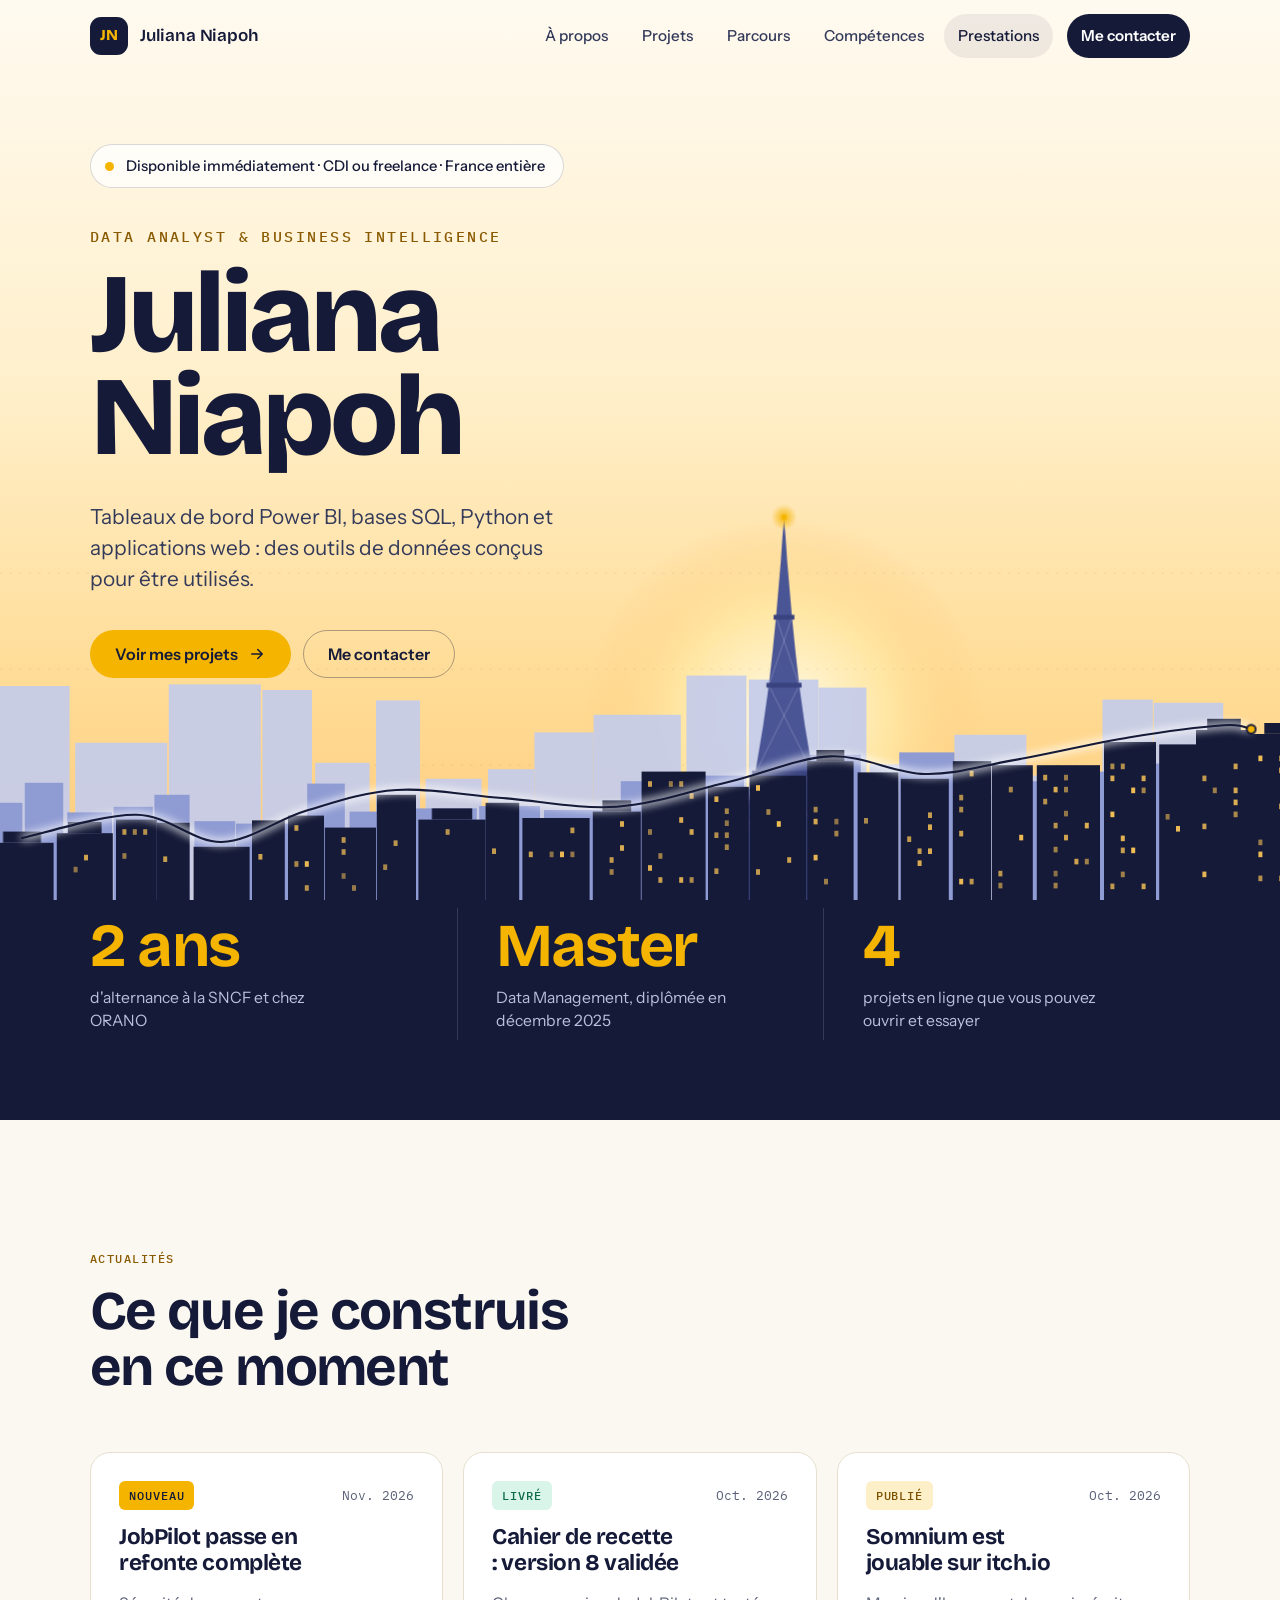
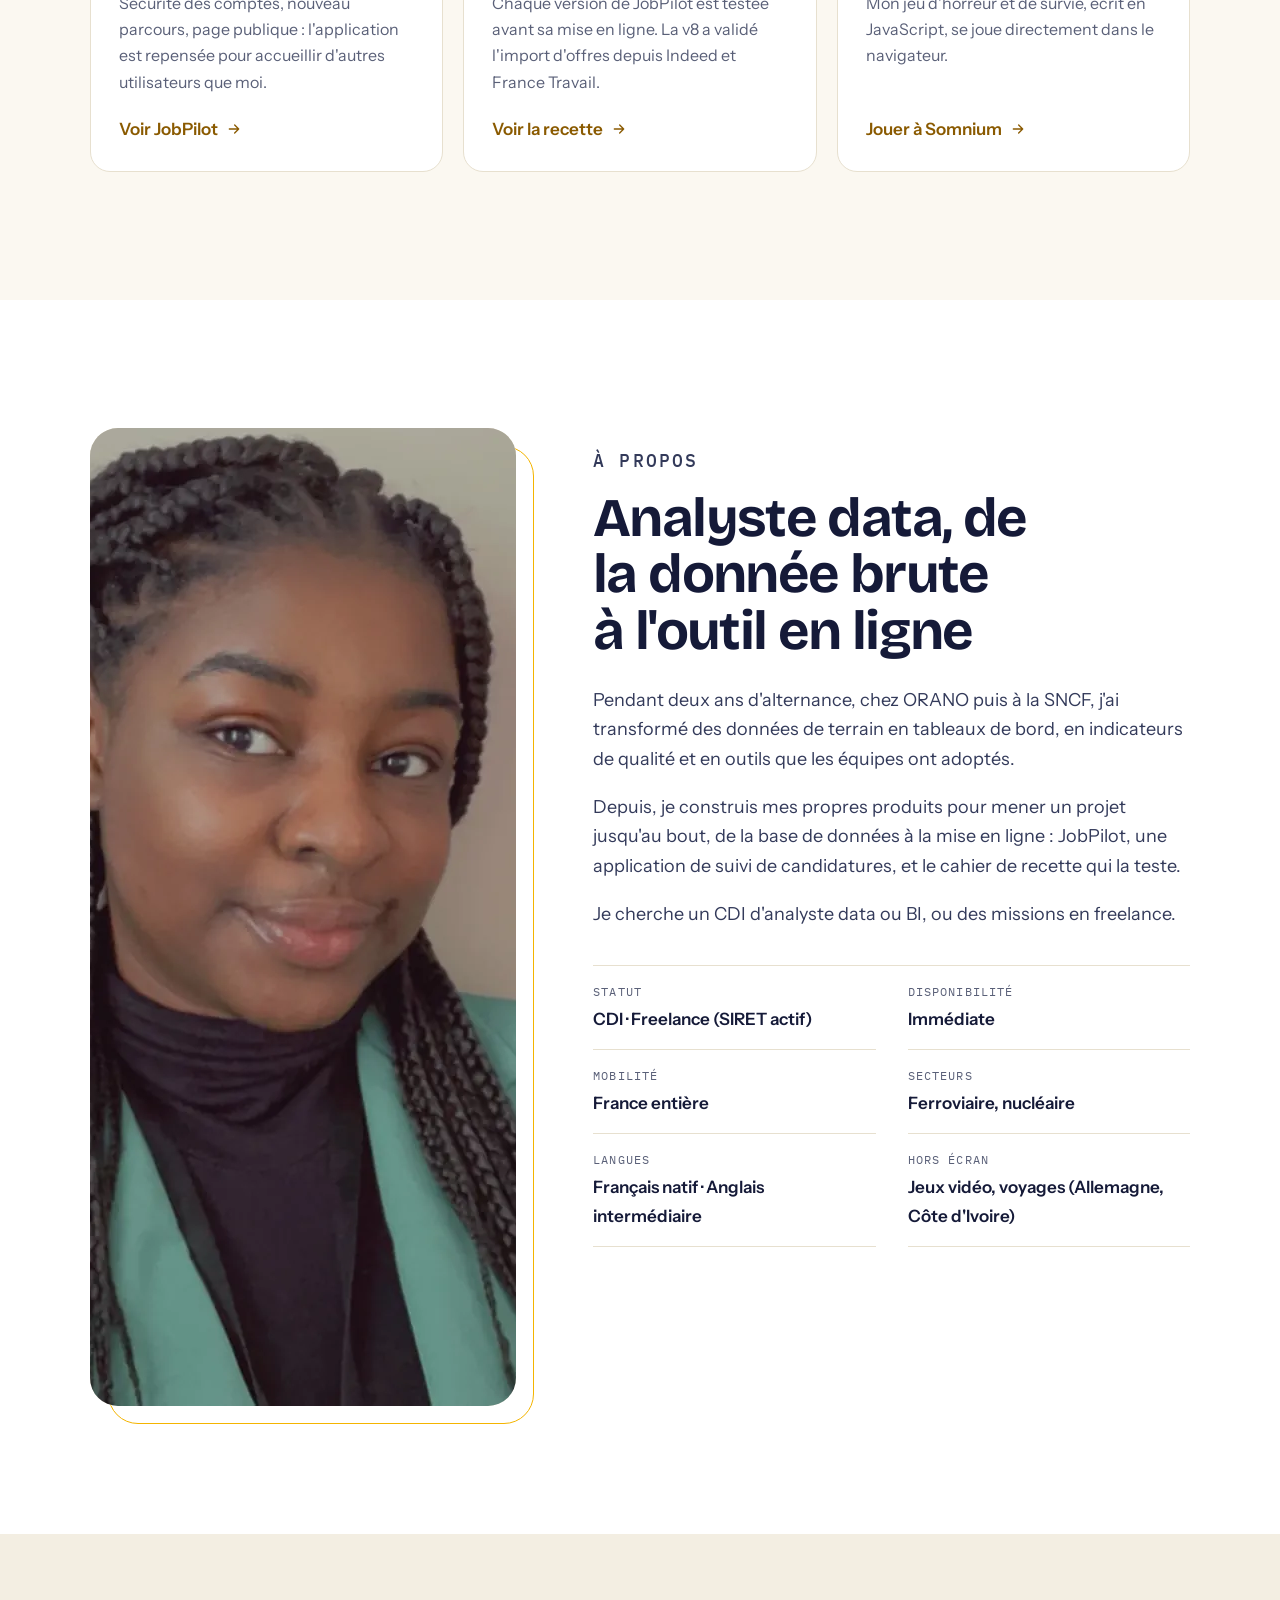
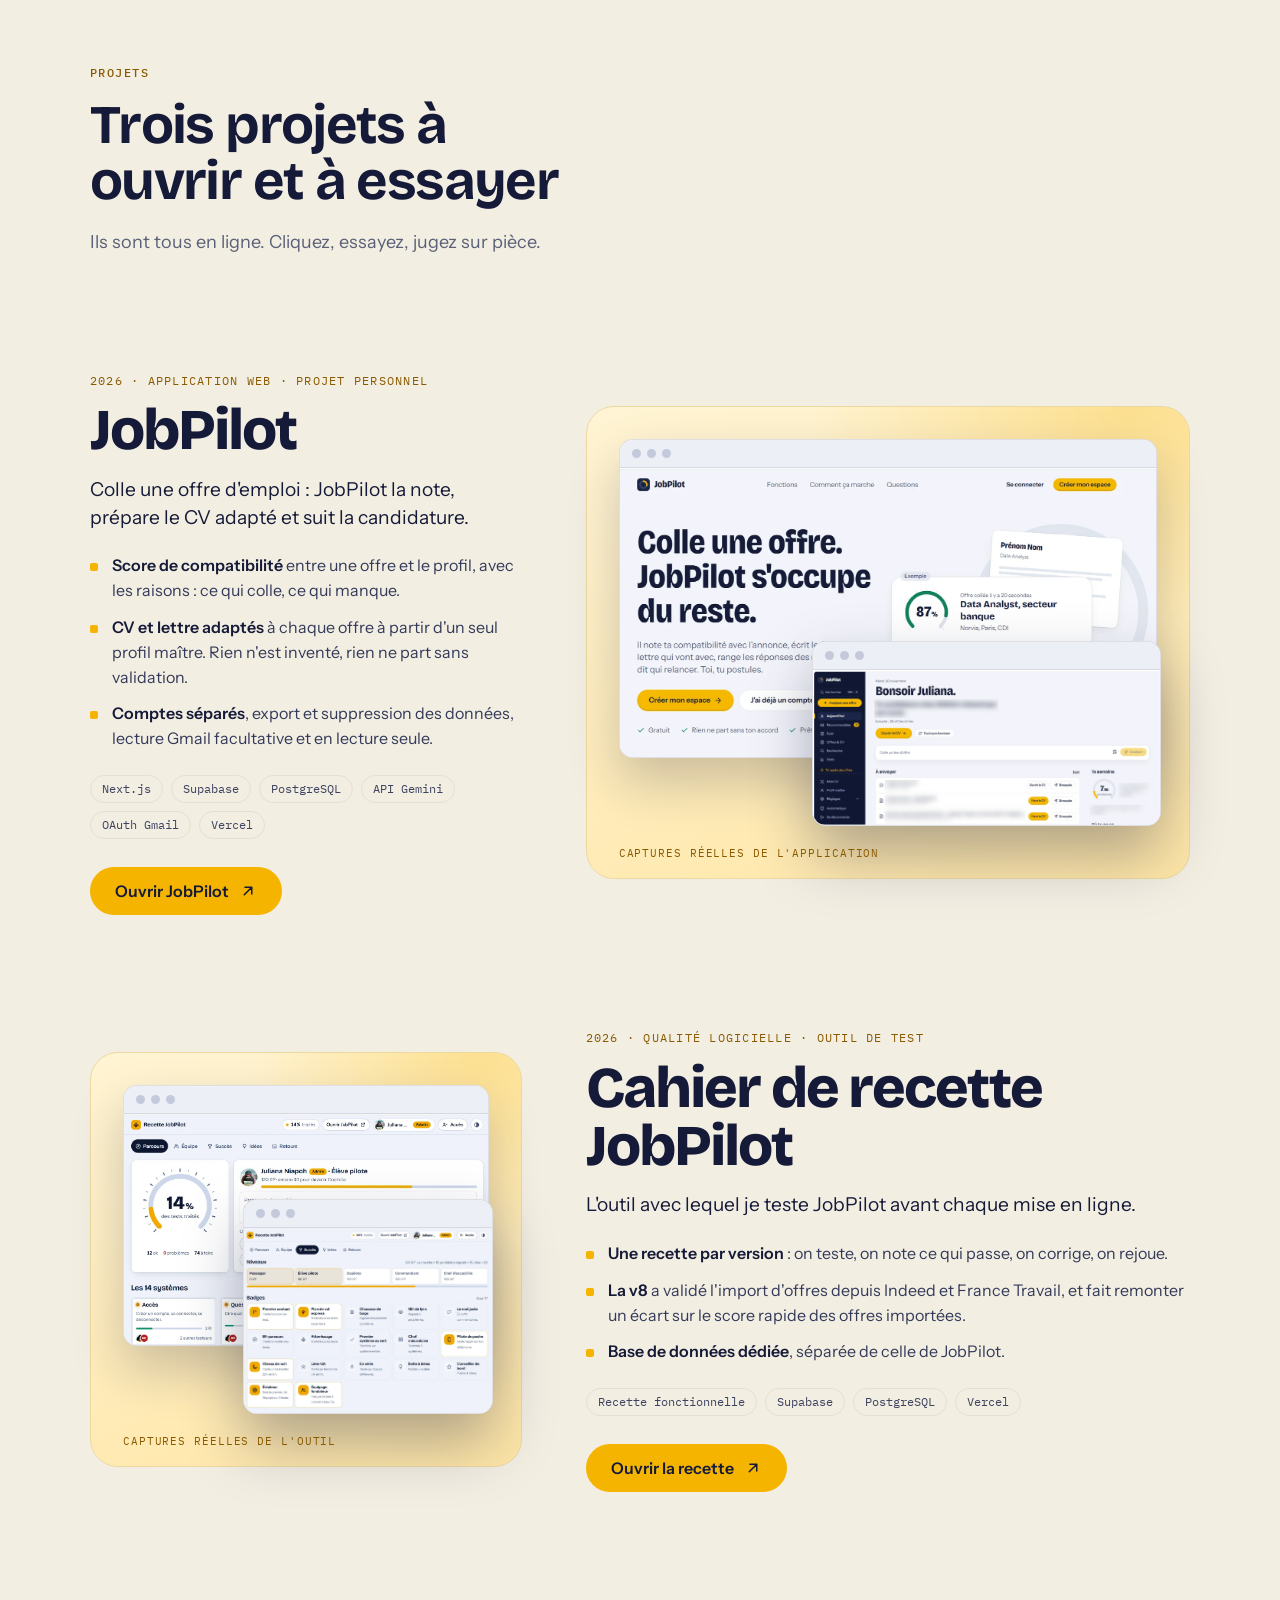
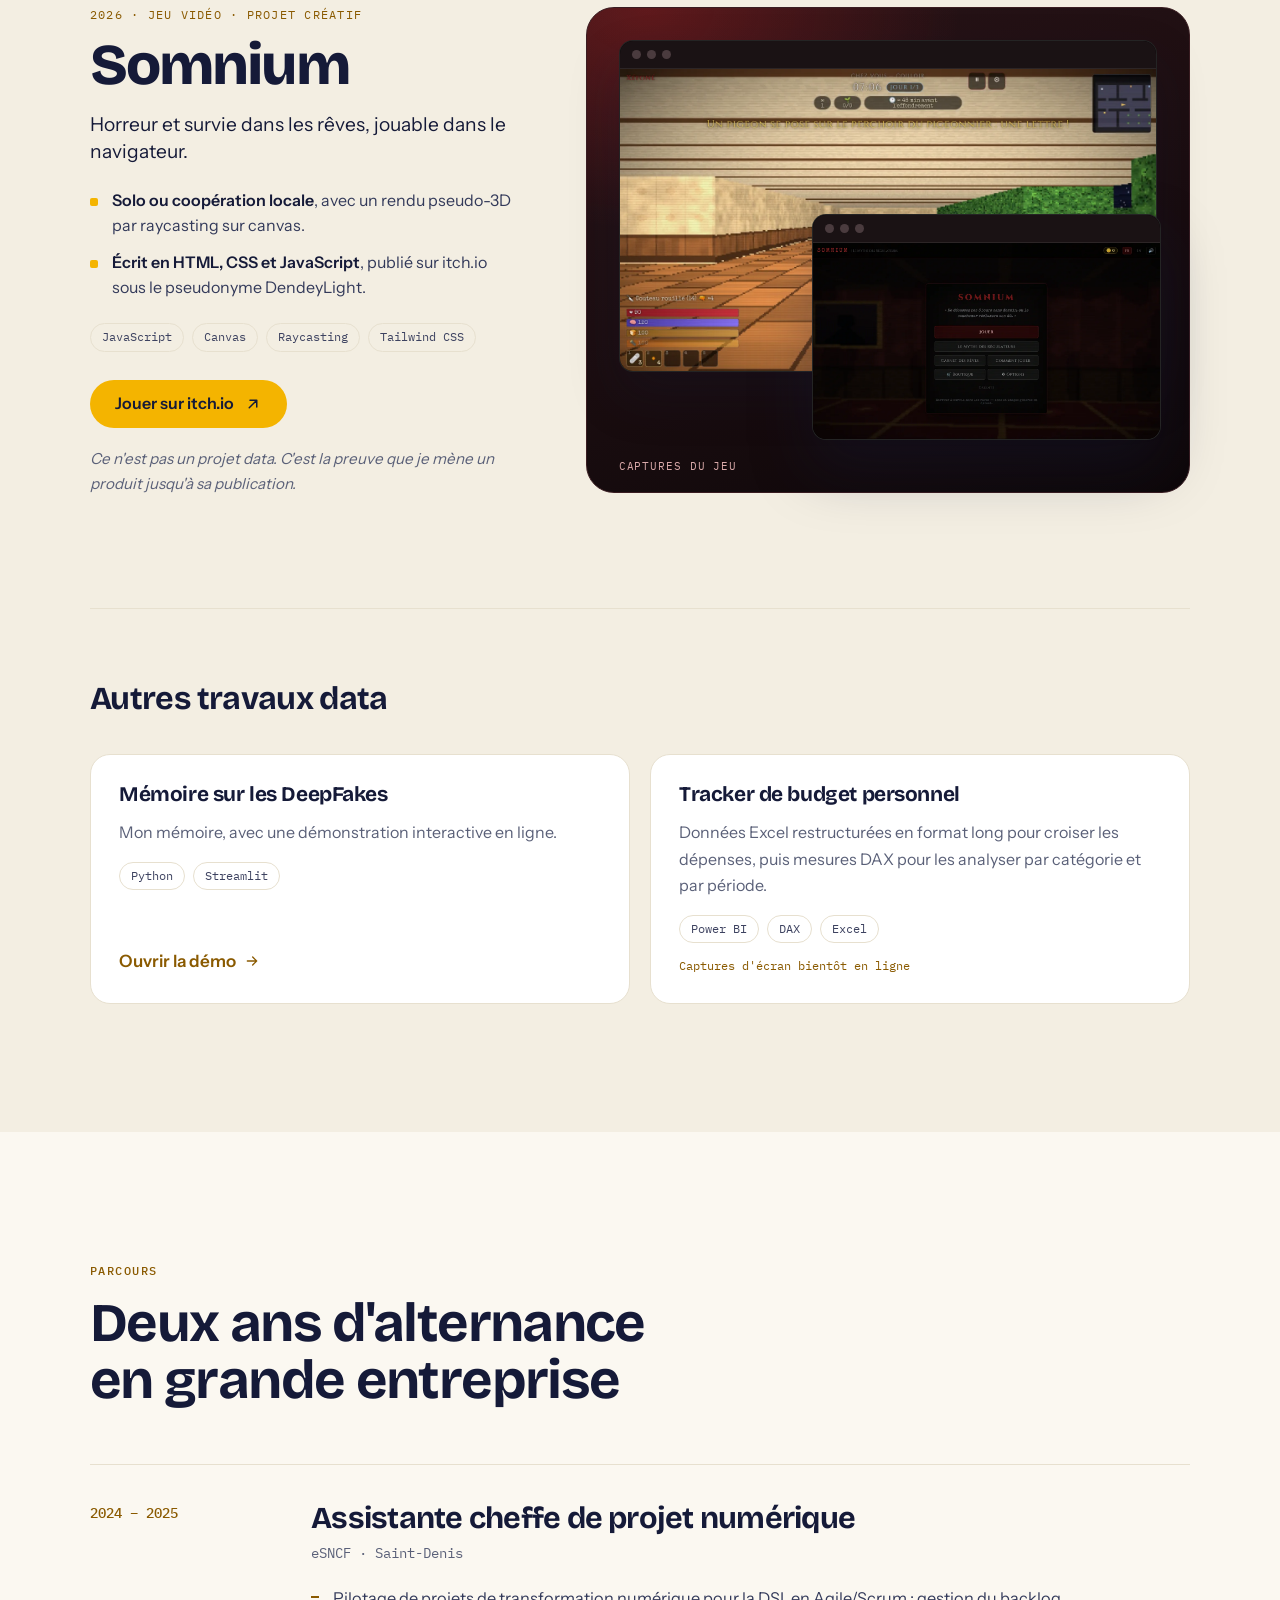
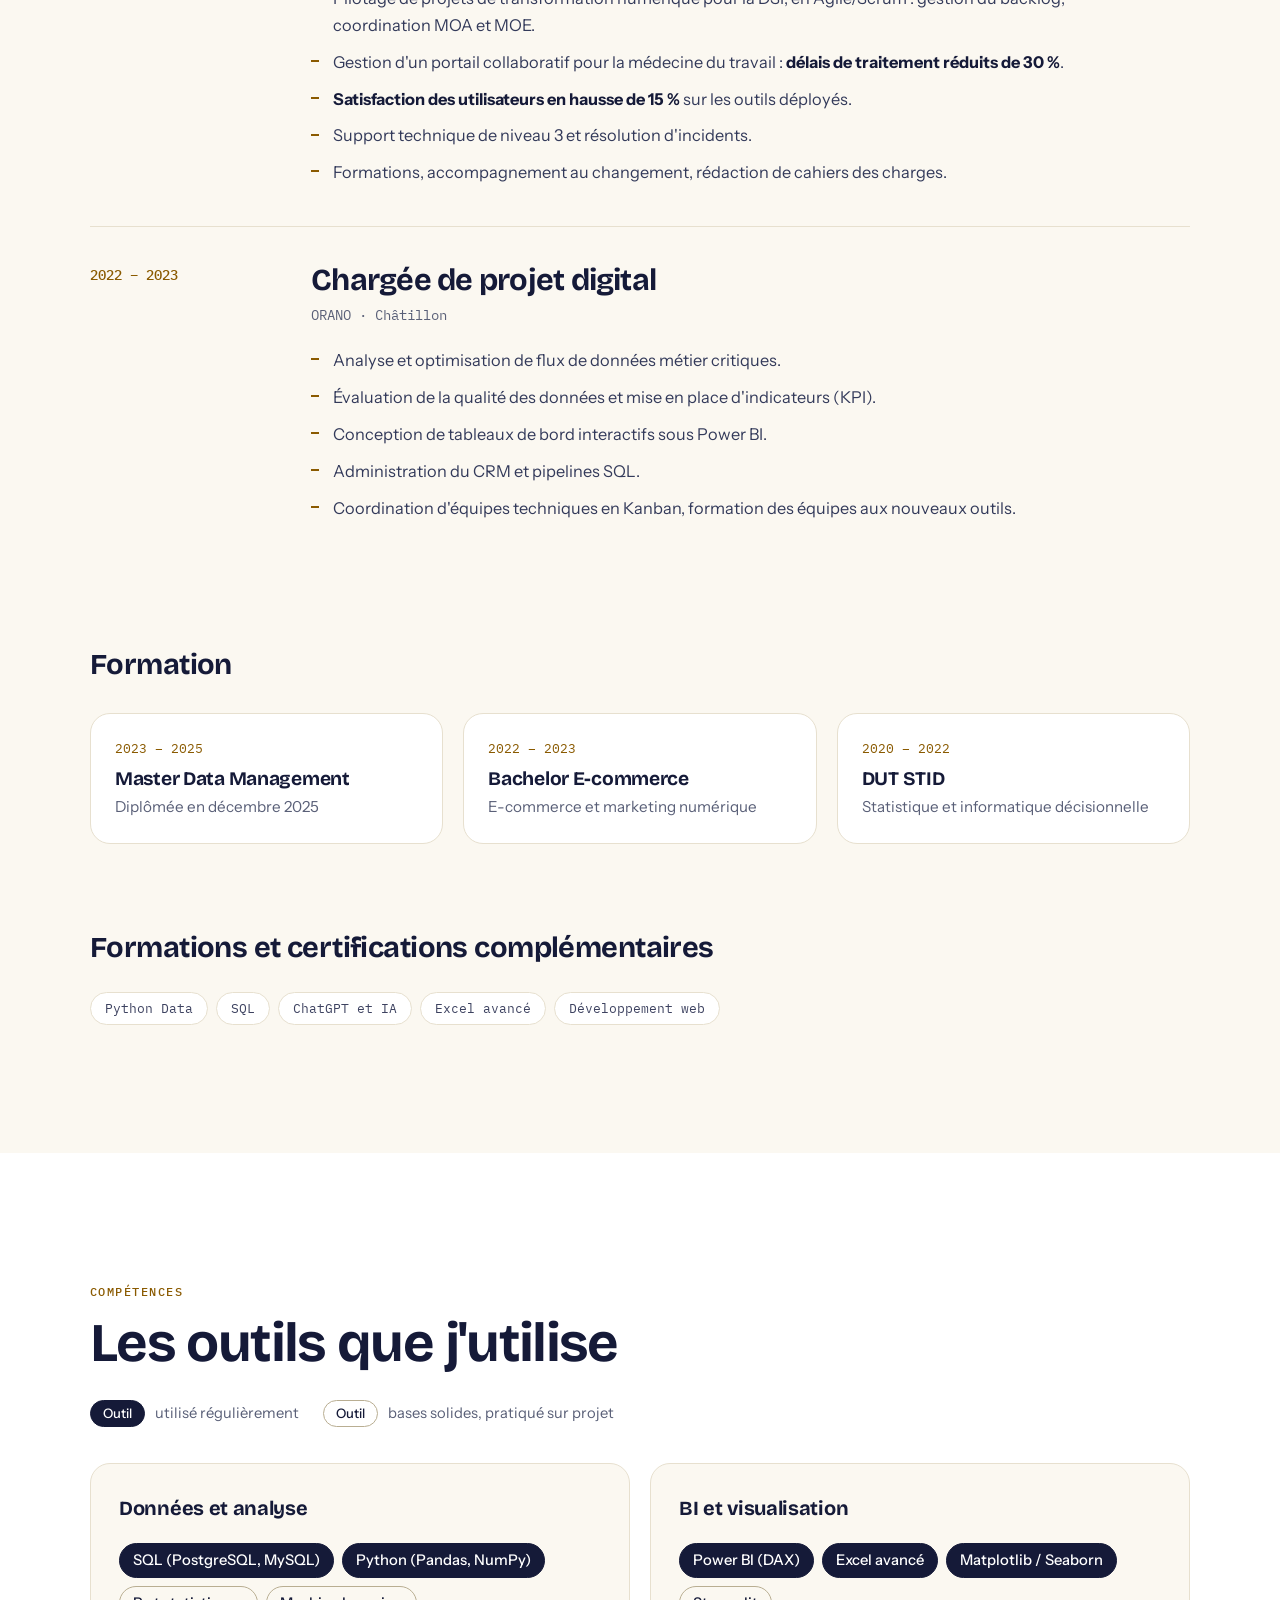
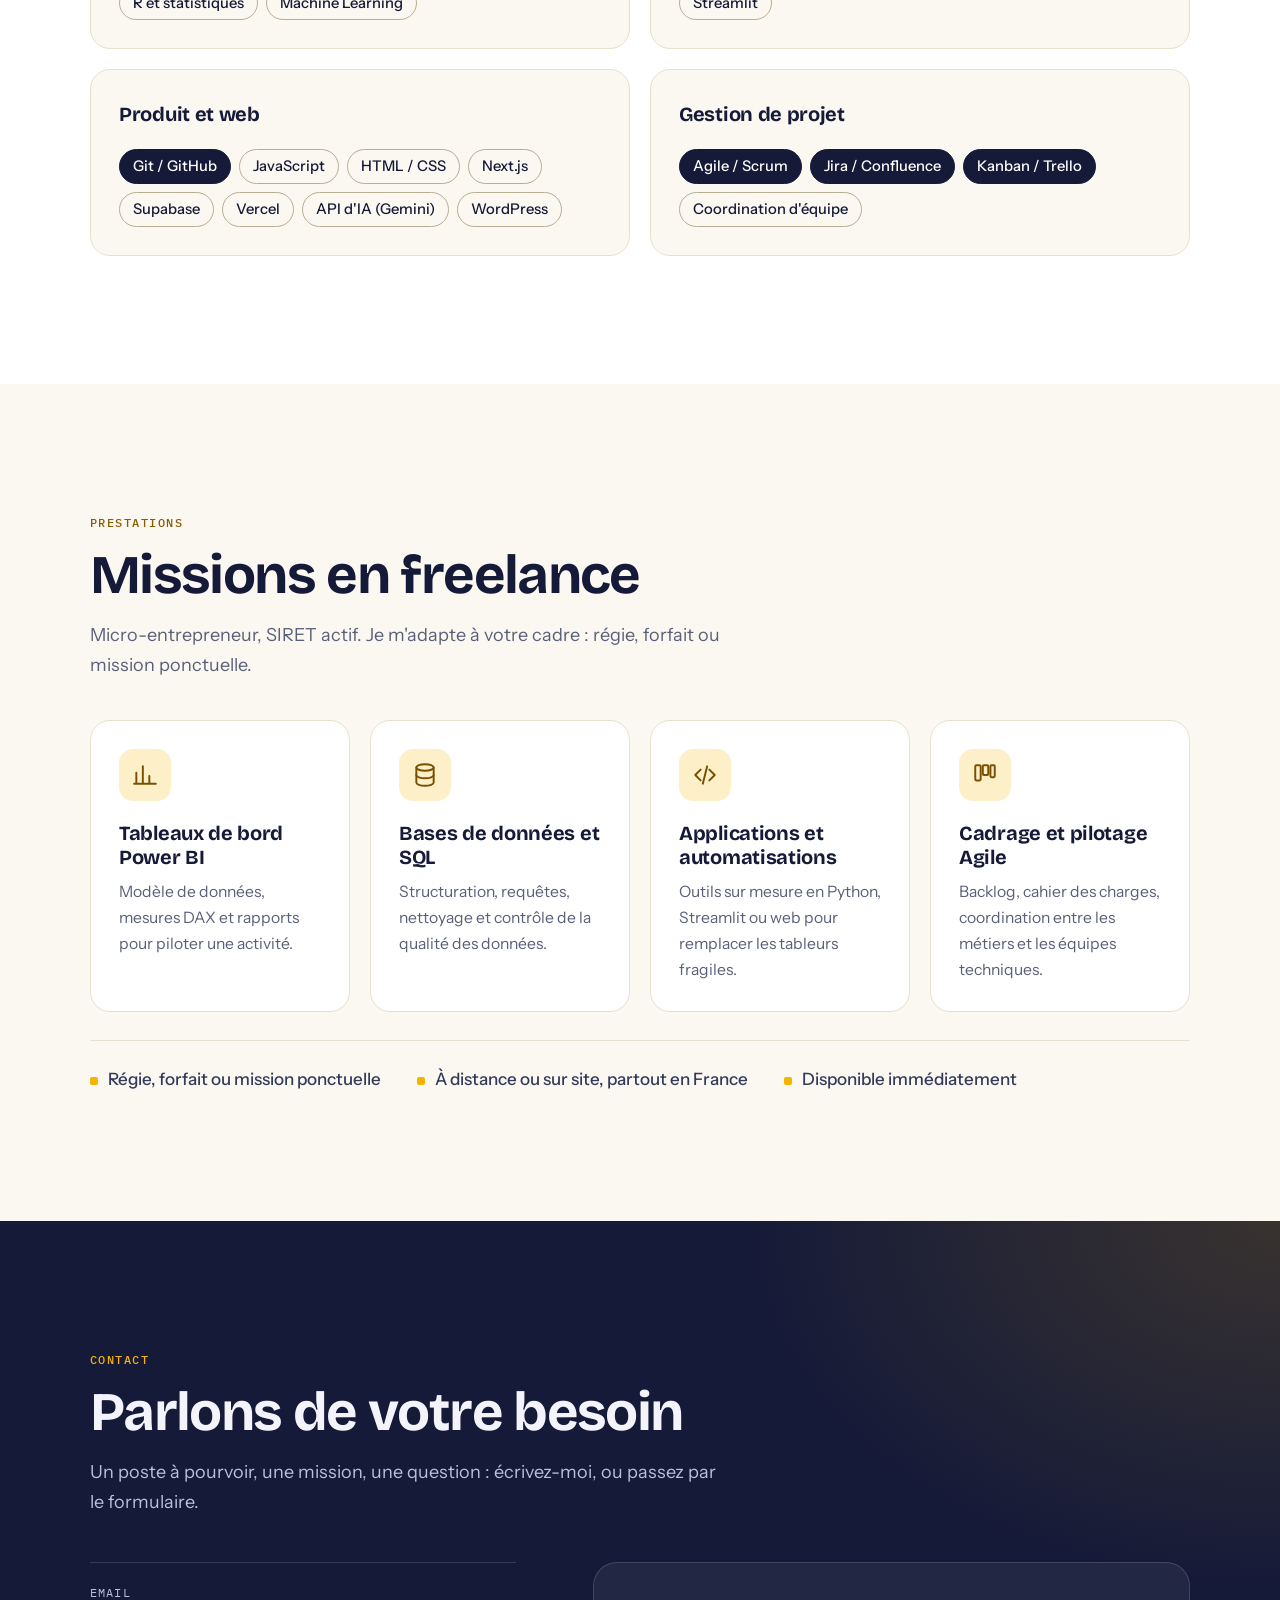
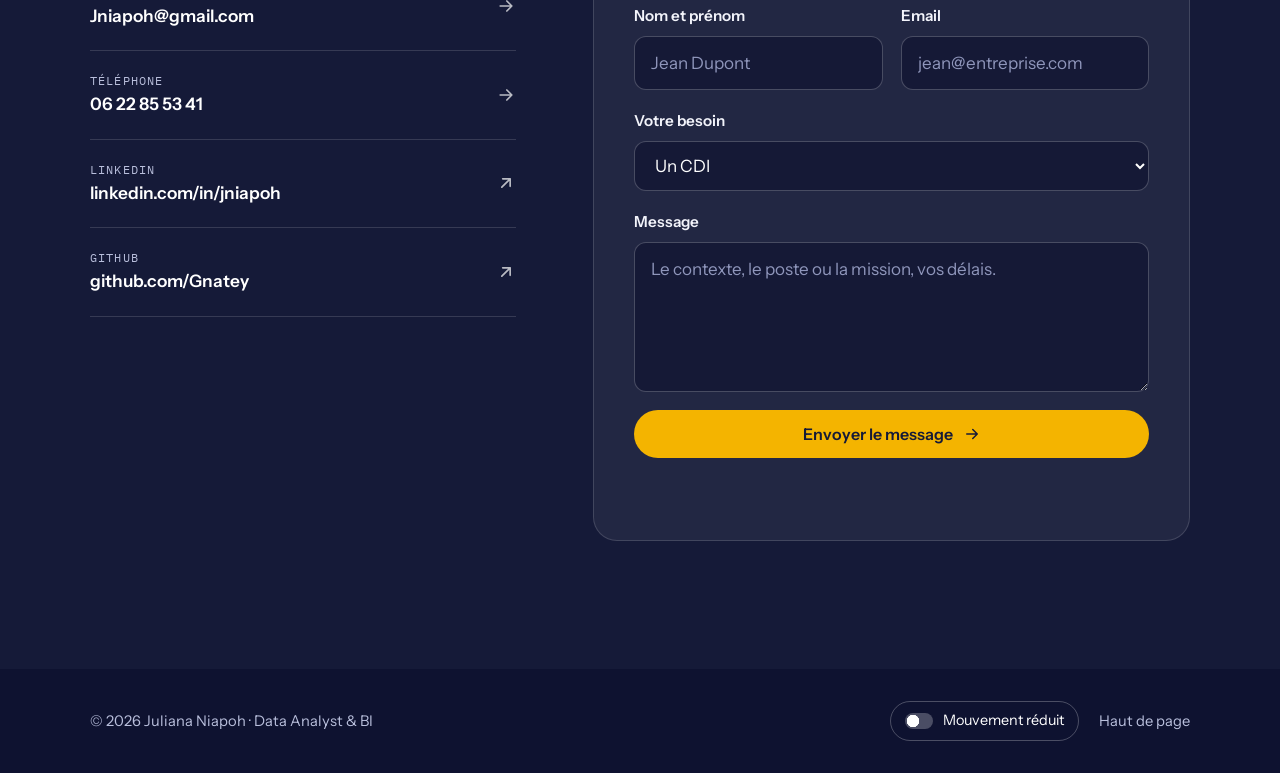
==== commit 5ec6dd8c: "Add files via upload" ====
--- a/index.html
+++ b/index.html
@@ -3,9 +3,9 @@
 <head>
   <meta charset="UTF-8" />
   <meta name="viewport" content="width=device-width, initial-scale=1" />
-  <title>Juliana Niapoh · Data Analyst &amp; BI, CDI ou freelance</title>
+  <title>Juliana Niapoh · Data Analyst &amp; BI (CDI, CDD, intérim, freelance)</title>
   <meta name="description" content="Data Analyst & BI, diplômée d'un Master Data Management, 2 ans d'alternance à la SNCF et chez ORANO. Power BI, SQL, Python. Disponible en CDI ou en freelance." />
-  <meta name="theme-color" content="#070c24" />
+  <meta name="theme-color" content="#fbf8f1" />
   <link rel="canonical" href="https://juliana-niapoh-portfolio.netlify.app/" />
 
   <meta property="og:type" content="website" />
@@ -70,8 +70,8 @@
 
     <!-- ============ HERO ============ -->
     <header class="hero" id="top">
-      <svg class="stars" viewBox="0 0 1600 900" preserveAspectRatio="xMidYMid slice" aria-hidden="true" focusable="false"><circle cx="997" cy="397" r="1.5" fill="#fff" fill-opacity="0.86" style="--w:4.6s"/><circle cx="46" cy="188" r="1.6" fill="#fff" fill-opacity="0.67" style="--w:0.6s"/><circle class="star-tw" cx="751" cy="68" r="1.2" fill="#fff" fill-opacity="0.62" style="--w:1.1s"/><circle cx="447" cy="557" r="1.4" fill="#fff" fill-opacity="0.35" style="--w:0.7s"/><circle cx="988" cy="23" r="0.6" fill="#fff" fill-opacity="0.82" style="--w:1.1s"/><circle cx="1572" cy="514" r="0.9" fill="#fff" fill-opacity="0.87" style="--w:3.4s"/><circle cx="328" cy="581" r="1.4" fill="#fff" fill-opacity="0.88" style="--w:1.5s"/><circle cx="578" cy="36" r="0.8" fill="#fff" fill-opacity="0.29" style="--w:3.0s"/><circle cx="5" cy="344" r="1.0" fill="#fff" fill-opacity="0.45" style="--w:2.4s"/><circle cx="505" cy="199" r="1.4" fill="#fff" fill-opacity="0.29" style="--w:0.1s"/><circle cx="1200" cy="489" r="0.6" fill="#fff" fill-opacity="0.76" style="--w:2.9s"/><circle cx="15" cy="5" r="0.8" fill="#fff" fill-opacity="0.87" style="--w:3.8s"/><circle cx="1487" cy="582" r="1.0" fill="#fff" fill-opacity="0.48" style="--w:3.9s"/><circle class="star-tw" cx="173" cy="403" r="1.5" fill="#fff" fill-opacity="0.81" style="--w:4.7s"/><circle cx="146" cy="114" r="1.3" fill="#fff" fill-opacity="0.85" style="--w:4.6s"/><circle class="star-tw" cx="872" cy="100" r="0.9" fill="#fff" fill-opacity="0.37" style="--w:0.7s"/><circle cx="1103" cy="637" r="0.8" fill="#fff" fill-opacity="0.28" style="--w:2.7s"/><circle cx="649" cy="64" r="1.3" fill="#fff" fill-opacity="0.79" style="--w:2.1s"/><circle cx="89" cy="556" r="0.6" fill="#fff" fill-opacity="0.57" style="--w:0.7s"/><circle class="star-tw" cx="1171" cy="589" r="1.3" fill="#fff" fill-opacity="0.76" style="--w:2.2s"/><circle cx="239" cy="489" r="0.9" fill="#fff" fill-opacity="0.54" style="--w:4.3s"/><circle cx="1562" cy="181" r="1.1" fill="#fff" fill-opacity="0.72" style="--w:1.5s"/><circle cx="646" cy="30" r="1.0" fill="#fff" fill-opacity="0.89" style="--w:3.1s"/><circle cx="799" cy="113" r="0.7" fill="#fff" fill-opacity="0.43" style="--w:4.3s"/><circle cx="578" cy="435" r="1.5" fill="#fff" fill-opacity="0.70" style="--w:3.8s"/><circle cx="581" cy="365" r="0.9" fill="#fff" fill-opacity="0.57" style="--w:3.5s"/><circle class="star-tw" cx="470" cy="585" r="1.3" fill="#fff" fill-opacity="0.63" style="--w:2.7s"/><circle cx="401" cy="339" r="1.1" fill="#fff" fill-opacity="0.78" style="--w:4.0s"/><circle cx="557" cy="317" r="1.4" fill="#fff" fill-opacity="0.79" style="--w:4.2s"/><circle cx="1392" cy="352" r="1.7" fill="#fff" fill-opacity="0.87" style="--w:2.6s"/><circle cx="266" cy="481" r="1.6" fill="#fff" fill-opacity="0.56" style="--w:3.6s"/><circle cx="1169" cy="38" r="1.5" fill="#fff" fill-opacity="0.63" style="--w:2.1s"/><circle class="star-tw" cx="998" cy="425" r="1.3" fill="#fff" fill-opacity="0.72" style="--w:0.8s"/><circle cx="706" cy="321" r="0.8" fill="#fff" fill-opacity="0.70" style="--w:0.2s"/><circle cx="755" cy="59" r="0.7" fill="#fff" fill-opacity="0.34" style="--w:0.9s"/><circle cx="309" cy="3" r="1.1" fill="#fff" fill-opacity="0.50" style="--w:3.0s"/><circle cx="381" cy="544" r="0.6" fill="#fff" fill-opacity="0.51" style="--w:2.1s"/><circle cx="184" cy="476" r="1.0" fill="#fff" fill-opacity="0.27" style="--w:0.5s"/><circle cx="872" cy="114" r="1.2" fill="#fff" fill-opacity="0.87" style="--w:2.1s"/><circle cx="1301" cy="315" r="1.0" fill="#fff" fill-opacity="0.34" style="--w:2.8s"/><circle cx="1532" cy="608" r="1.3" fill="#fff" fill-opacity="0.48" style="--w:0.0s"/><circle cx="173" cy="257" r="1.3" fill="#fff" fill-opacity="0.34" style="--w:4.5s"/><circle cx="601" cy="167" r="0.8" fill="#fff" fill-opacity="0.44" style="--w:1.9s"/><circle cx="1538" cy="554" r="1.3" fill="#fff" fill-opacity="0.42" style="--w:2.5s"/><circle cx="665" cy="103" r="1.7" fill="#fff" fill-opacity="0.57" style="--w:2.4s"/><circle cx="195" cy="299" r="1.1" fill="#fff" fill-opacity="0.44" style="--w:4.1s"/><circle cx="21" cy="234" r="0.9" fill="#fff" fill-opacity="0.86" style="--w:1.2s"/><circle cx="428" cy="32" r="1.7" fill="#fff" fill-opacity="0.44" style="--w:2.4s"/><circle cx="1032" cy="286" r="1.4" fill="#fff" fill-opacity="0.33" style="--w:1.5s"/><circle cx="854" cy="112" r="0.9" fill="#fff" fill-opacity="0.59" style="--w:1.8s"/><circle cx="1192" cy="276" r="0.6" fill="#fff" fill-opacity="0.41" style="--w:4.6s"/><circle cx="1421" cy="243" r="0.6" fill="#fff" fill-opacity="0.76" style="--w:2.9s"/><circle cx="1133" cy="307" r="1.1" fill="#fff" fill-opacity="0.84" style="--w:2.0s"/><circle class="star-tw" cx="1363" cy="47" r="0.9" fill="#fff" fill-opacity="0.79" style="--w:4.2s"/><circle cx="1111" cy="168" r="0.9" fill="#fff" fill-opacity="0.76" style="--w:0.7s"/><circle class="star-tw" cx="765" cy="245" r="1.1" fill="#fff" fill-opacity="0.46" style="--w:2.9s"/><circle cx="1299" cy="9" r="0.9" fill="#fff" fill-opacity="0.78" style="--w:3.3s"/><circle cx="41" cy="381" r="1.7" fill="#fff" fill-opacity="0.90" style="--w:0.2s"/><circle cx="1347" cy="56" r="1.3" fill="#fff" fill-opacity="0.87" style="--w:0.7s"/><circle cx="468" cy="558" r="0.8" fill="#fff" fill-opacity="0.65" style="--w:0.8s"/><circle class="star-tw" cx="996" cy="4" r="0.7" fill="#fff" fill-opacity="0.50" style="--w:0.3s"/><circle cx="920" cy="397" r="1.6" fill="#fff" fill-opacity="0.34" style="--w:1.6s"/><circle class="star-tw" cx="960" cy="204" r="1.6" fill="#fff" fill-opacity="0.49" style="--w:3.5s"/><circle cx="242" cy="307" r="1.2" fill="#fff" fill-opacity="0.84" style="--w:3.1s"/><circle cx="421" cy="247" r="0.9" fill="#fff" fill-opacity="0.74" style="--w:0.7s"/><circle cx="375" cy="131" r="1.4" fill="#fff" fill-opacity="0.37" style="--w:3.3s"/><circle cx="136" cy="336" r="0.7" fill="#fff" fill-opacity="0.33" style="--w:1.2s"/><circle class="star-tw" cx="1403" cy="198" r="1.0" fill="#fff" fill-opacity="0.77" style="--w:3.6s"/><circle cx="86" cy="31" r="1.6" fill="#fff" fill-opacity="0.69" style="--w:0.6s"/><circle cx="1556" cy="333" r="1.5" fill="#fff" fill-opacity="0.34" style="--w:1.8s"/><circle cx="376" cy="110" r="1.3" fill="#fff" fill-opacity="0.48" style="--w:0.7s"/><circle cx="1330" cy="320" r="1.5" fill="#fff" fill-opacity="0.53" style="--w:2.6s"/></svg>
-      <svg class="skyline" viewBox="0 0 1600 560" preserveAspectRatio="xMidYMax slice" role="img" aria-label="Skyline nocturne dont les immeubles forment un graphique en barres, traversé par une courbe en hausse" focusable="false"><defs><radialGradient id="gCoral" cx="50%" cy="50%" r="50%"><stop offset="0" stop-color="#FF4F8B" stop-opacity=".5"/><stop offset="1" stop-color="#FF4F8B" stop-opacity="0"/></radialGradient><radialGradient id="gGold" cx="50%" cy="50%" r="50%"><stop offset="0" stop-color="#FFC857" stop-opacity=".9"/><stop offset="1" stop-color="#FFC857" stop-opacity="0"/></radialGradient><filter id="soft" x="-10%" y="-40%" width="120%" height="180%"><feGaussianBlur stdDeviation="5"/></filter></defs><ellipse cx="980" cy="560" rx="560" ry="230" fill="url(#gCoral)"/><g class="grid" stroke="rgba(255,255,255,.09)" stroke-width="1" stroke-dasharray="3 9"><line x1="0" y1="150" x2="1600" y2="150"/><line x1="0" y1="270" x2="1600" y2="270"/><line x1="0" y1="390" x2="1600" y2="390"/></g><g class="layer l-far" fill="#14206B" fill-opacity=".85"><rect x="-20.0" y="291.0" width="107.0" height="269.0" style="--i:0"/><rect x="94.0" y="362.0" width="115.0" height="198.0" style="--i:1"/><rect x="211.0" y="289.0" width="115.0" height="271.0" style="--i:2"/><rect x="328.0" y="296.0" width="62.0" height="264.0" style="--i:3"/><rect x="394.0" y="387.0" width="68.0" height="173.0" style="--i:4"/><rect x="470.0" y="309.0" width="55.0" height="251.0" style="--i:5"/><rect x="532.0" y="407.0" width="70.0" height="153.0" style="--i:6"/><rect x="610.0" y="395.0" width="58.0" height="165.0" style="--i:7"/><rect x="668.0" y="349.0" width="74.0" height="211.0" style="--i:8"/><rect x="742.0" y="327.0" width="109.0" height="233.0" style="--i:9"/><rect x="858.0" y="278.0" width="75.0" height="282.0" style="--i:10"/><rect x="936.0" y="283.0" width="87.0" height="277.0" style="--i:11"/><rect x="1023.0" y="293.0" width="60.0" height="267.0" style="--i:12"/><rect x="1087.0" y="389.0" width="102.0" height="171.0" style="--i:13"/><rect x="1193.0" y="352.0" width="90.0" height="208.0" style="--i:14"/><rect x="1291.0" y="403.0" width="86.0" height="157.0" style="--i:15"/><rect x="1378.0" y="308.0" width="63.0" height="252.0" style="--i:16"/><rect x="1442.0" y="312.0" width="87.0" height="248.0" style="--i:17"/><rect x="1530.0" y="410.0" width="52.0" height="150.0" style="--i:18"/><rect x="1585.0" y="397.0" width="76.0" height="163.0" style="--i:19"/></g><g class="layer l-mid" fill="#0D1646"><rect x="-40.0" y="437.0" width="68.0" height="123.0" style="--i:0"/><rect x="31.0" y="412.0" width="48.0" height="148.0" style="--i:1"/><rect x="84.0" y="449.0" width="56.0" height="111.0" style="--i:2"/><rect x="142.0" y="442.0" width="49.0" height="118.0" style="--i:3"/><rect x="193.0" y="427.0" width="44.0" height="133.0" style="--i:4"/><rect x="243.0" y="460.0" width="51.0" height="100.0" style="--i:5"/><rect x="295.0" y="463.0" width="89.0" height="97.0" style="--i:6"/><rect x="384.0" y="413.0" width="47.0" height="147.0" style="--i:7"/><rect x="437.0" y="448.0" width="75.0" height="112.0" style="--i:8"/><rect x="517.0" y="444.0" width="79.0" height="116.0" style="--i:9"/><rect x="599.0" y="441.0" width="76.0" height="119.0" style="--i:10"/><rect x="680.0" y="446.0" width="93.0" height="114.0" style="--i:11"/><rect x="776.0" y="410.0" width="85.0" height="150.0" style="--i:12"/><rect x="861.0" y="403.0" width="69.0" height="157.0" style="--i:13"/><rect x="931.0" y="419.0" width="44.0" height="141.0" style="--i:14"/><rect x="981.0" y="377.0" width="95.0" height="183.0" style="--i:15"/><rect x="1078.0" y="422.0" width="45.0" height="138.0" style="--i:16"/><rect x="1124.0" y="374.0" width="69.0" height="186.0" style="--i:17"/><rect x="1193.0" y="426.0" width="46.0" height="134.0" style="--i:18"/><rect x="1240.0" y="410.0" width="72.0" height="150.0" style="--i:19"/><rect x="1312.0" y="398.0" width="93.0" height="162.0" style="--i:20"/><rect x="1411.0" y="388.0" width="62.0" height="172.0" style="--i:21"/><rect x="1473.0" y="424.0" width="48.0" height="136.0" style="--i:22"/><rect x="1522.0" y="402.0" width="81.0" height="158.0" style="--i:23"/><rect x="1603.0" y="383.0" width="82.0" height="177.0" style="--i:24"/></g><g class="tower"><path d="M902.0 560.0 L928.0 470.0 L944.0 400.0 L954.0 340.0 L961.0 290.0 L966.0 245.0 L970.0 205.0 L973.0 170.0 L976.0 135.0 L978.0 105.0 L980.0 82.0 L982.0 105.0 L984.0 135.0 L987.0 170.0 L990.0 205.0 L994.0 245.0 L999.0 290.0 L1006.0 340.0 L1016.0 400.0 L1032.0 470.0 L1058.0 560.0 Z" fill="#101A57"/><line x1="928" y1="470" x2="1016" y2="400" stroke="rgba(34,211,238,.2)"/><line x1="1032" y1="470" x2="944" y2="400" stroke="rgba(34,211,238,.2)"/><line x1="944" y1="400" x2="999" y2="290" stroke="rgba(34,211,238,.2)"/><line x1="1016" y1="400" x2="961" y2="290" stroke="rgba(34,211,238,.2)"/><line x1="961" y1="290" x2="990" y2="205" stroke="rgba(34,211,238,.2)"/><line x1="999" y1="290" x2="970" y2="205" stroke="rgba(34,211,238,.2)"/><rect x="940.0" y="397.0" width="80.0" height="6.0" fill="#1B2A7E"/><rect x="958.0" y="287.0" width="44.0" height="6.0" fill="#1B2A7E"/><rect x="967.0" y="202.0" width="26.0" height="6.0" fill="#1B2A7E"/><circle class="beacon" cx="980" cy="80" r="16" fill="url(#gGold)"/><circle cx="980" cy="80" r="3" fill="#FFC857"/></g><g class="layer l-near" fill="#070C24"><rect x="-12.0" y="487.0" width="79.0" height="73.0" style="--i:0"/><rect x="3.8" y="473.0" width="47.4" height="14.0" style="--i:0"/><rect x="71.0" y="475.0" width="70.0" height="85.0" style="--i:1"/><rect x="85.0" y="461.0" width="42.0" height="14.0" style="--i:1"/><rect x="145.0" y="458.0" width="51.0" height="102.0" style="--i:2"/><rect x="196.0" y="462.0" width="41.0" height="98.0" style="--i:3"/><rect x="242.0" y="492.0" width="70.0" height="68.0" style="--i:4"/><rect x="315.0" y="459.0" width="41.0" height="101.0" style="--i:5"/><rect x="360.0" y="453.0" width="45.0" height="107.0" style="--i:6"/><rect x="406.0" y="468.0" width="64.0" height="92.0" style="--i:7"/><rect x="471.0" y="427.0" width="49.0" height="133.0" style="--i:8"/><rect x="523.0" y="458.0" width="84.0" height="102.0" style="--i:9"/><rect x="539.8" y="444.0" width="50.4" height="14.0" style="--i:9"/><rect x="607.0" y="437.0" width="42.0" height="123.0" style="--i:10"/><rect x="653.0" y="456.0" width="84.0" height="104.0" style="--i:11"/><rect x="741.0" y="448.0" width="60.0" height="112.0" style="--i:12"/><rect x="753.0" y="434.0" width="36.0" height="14.0" style="--i:12"/><rect x="802.0" y="398.0" width="80.0" height="162.0" style="--i:13"/><rect x="885.0" y="417.0" width="51.0" height="143.0" style="--i:14"/><rect x="937.0" y="403.0" width="71.0" height="157.0" style="--i:15"/><rect x="1009.0" y="385.0" width="58.0" height="175.0" style="--i:16"/><rect x="1020.6" y="371.0" width="34.8" height="14.0" style="--i:16"/><rect x="1072.0" y="399.0" width="51.0" height="161.0" style="--i:17"/><rect x="1126.0" y="407.0" width="60.0" height="153.0" style="--i:18"/><rect x="1191.0" y="385.0" width="48.0" height="175.0" style="--i:19"/><rect x="1240.0" y="390.0" width="51.0" height="170.0" style="--i:20"/><rect x="1296.0" y="390.0" width="79.0" height="170.0" style="--i:21"/><rect x="1380.0" y="361.0" width="65.0" height="199.0" style="--i:22"/><rect x="1449.0" y="364.0" width="46.0" height="196.0" style="--i:23"/><rect x="1495.0" y="346.0" width="70.0" height="214.0" style="--i:24"/><rect x="1509.0" y="332.0" width="42.0" height="14.0" style="--i:24"/><rect x="1565.0" y="351.0" width="77.0" height="209.0" style="--i:25"/><rect x="1580.4" y="337.0" width="46.2" height="14.0" style="--i:25"/></g><g class="windows"><rect class="win" x="105.0" y="502.0" width="5" height="7" fill="#FFC857" fill-opacity="0.78" style="--w:4.1s"/><rect class="win tw" x="92.0" y="517.0" width="5" height="7" fill="#FFC857" fill-opacity="0.52" style="--w:3.1s"/><rect class="win" x="153.0" y="470.0" width="5" height="7" fill="#FFC857" fill-opacity="0.72" style="--w:3.7s"/><rect class="win" x="166.0" y="470.0" width="5" height="7" fill="#FFC857" fill-opacity="0.60" style="--w:4.5s"/><rect class="win" x="179.0" y="470.0" width="5" height="7" fill="#FFC857" fill-opacity="0.69" style="--w:0.3s"/><rect class="win" x="153.0" y="500.0" width="5" height="7" fill="#FFC857" fill-opacity="0.56" style="--w:2.0s"/><rect class="win" x="204.0" y="504.0" width="5" height="7" fill="#FFC857" fill-opacity="0.75" style="--w:5.4s"/><rect class="win" x="323.0" y="501.0" width="5" height="7" fill="#FFC857" fill-opacity="0.79" style="--w:5.3s"/><rect class="win" x="368.0" y="465.0" width="5" height="7" fill="#FFC857" fill-opacity="0.77" style="--w:1.4s"/><rect class="win" x="368.0" y="510.0" width="5" height="7" fill="#FFC857" fill-opacity="0.64" style="--w:1.2s"/><rect class="win" x="381.0" y="510.0" width="5" height="7" fill="#FFC857" fill-opacity="0.91" style="--w:2.7s"/><rect class="win" x="381.0" y="540.0" width="5" height="7" fill="#FFC857" fill-opacity="0.69" style="--w:5.5s"/><rect class="win" x="427.0" y="480.0" width="5" height="7" fill="#FFC857" fill-opacity="0.72" style="--w:5.1s"/><rect class="win" x="427.0" y="495.0" width="5" height="7" fill="#FFC857" fill-opacity="0.70" style="--w:1.3s"/><rect class="win" x="427.0" y="525.0" width="5" height="7" fill="#FFC857" fill-opacity="0.51" style="--w:0.2s"/><rect class="win" x="440.0" y="540.0" width="5" height="7" fill="#FFC857" fill-opacity="0.56" style="--w:0.1s"/><rect class="win tw" x="492.0" y="484.0" width="5" height="7" fill="#FFC857" fill-opacity="0.71" style="--w:0.1s"/><rect class="win" x="479.0" y="514.0" width="5" height="7" fill="#FFC857" fill-opacity="0.62" style="--w:4.2s"/><rect class="win" x="557.0" y="470.0" width="5" height="7" fill="#FFC857" fill-opacity="0.70" style="--w:5.5s"/><rect class="win" x="615.0" y="494.0" width="5" height="7" fill="#FFC857" fill-opacity="0.74" style="--w:5.5s"/><rect class="win" x="713.0" y="468.0" width="5" height="7" fill="#FFC857" fill-opacity="0.73" style="--w:1.5s"/><rect class="win" x="661.0" y="498.0" width="5" height="7" fill="#FFC857" fill-opacity="0.75" style="--w:3.0s"/><rect class="win" x="687.0" y="498.0" width="5" height="7" fill="#FFC857" fill-opacity="0.50" style="--w:3.2s"/><rect class="win" x="700.0" y="498.0" width="5" height="7" fill="#FFC857" fill-opacity="0.91" style="--w:5.9s"/><rect class="win tw" x="713.0" y="498.0" width="5" height="7" fill="#FFC857" fill-opacity="0.54" style="--w:5.6s"/><rect class="win tw" x="775.0" y="460.0" width="5" height="7" fill="#FFC857" fill-opacity="0.85" style="--w:1.2s"/><rect class="win tw" x="775.0" y="490.0" width="5" height="7" fill="#FFC857" fill-opacity="0.83" style="--w:3.1s"/><rect class="win" x="762.0" y="505.0" width="5" height="7" fill="#FFC857" fill-opacity="0.74" style="--w:2.3s"/><rect class="win" x="762.0" y="520.0" width="5" height="7" fill="#FFC857" fill-opacity="0.59" style="--w:3.8s"/><rect class="win" x="810.0" y="410.0" width="5" height="7" fill="#FFC857" fill-opacity="0.77" style="--w:1.2s"/><rect class="win" x="836.0" y="410.0" width="5" height="7" fill="#FFC857" fill-opacity="0.54" style="--w:0.8s"/><rect class="win" x="849.0" y="410.0" width="5" height="7" fill="#FFC857" fill-opacity="0.67" style="--w:5.6s"/><rect class="win" x="862.0" y="425.0" width="5" height="7" fill="#FFC857" fill-opacity="0.76" style="--w:4.9s"/><rect class="win" x="849.0" y="455.0" width="5" height="7" fill="#FFC857" fill-opacity="0.84" style="--w:5.4s"/><rect class="win tw" x="810.0" y="470.0" width="5" height="7" fill="#FFC857" fill-opacity="0.55" style="--w:0.9s"/><rect class="win tw" x="862.0" y="470.0" width="5" height="7" fill="#FFC857" fill-opacity="0.81" style="--w:0.6s"/><rect class="win" x="823.0" y="500.0" width="5" height="7" fill="#FFC857" fill-opacity="0.59" style="--w:2.2s"/><rect class="win" x="810.0" y="515.0" width="5" height="7" fill="#FFC857" fill-opacity="0.86" style="--w:0.5s"/><rect class="win" x="823.0" y="530.0" width="5" height="7" fill="#FFC857" fill-opacity="0.76" style="--w:4.6s"/><rect class="win tw" x="849.0" y="530.0" width="5" height="7" fill="#FFC857" fill-opacity="0.83" style="--w:5.6s"/><rect class="win" x="862.0" y="530.0" width="5" height="7" fill="#FFC857" fill-opacity="0.65" style="--w:2.2s"/><rect class="win" x="893.0" y="429.0" width="5" height="7" fill="#FFC857" fill-opacity="0.86" style="--w:0.6s"/><rect class="win" x="906.0" y="444.0" width="5" height="7" fill="#FFC857" fill-opacity="0.62" style="--w:1.8s"/><rect class="win" x="906.0" y="459.0" width="5" height="7" fill="#FFC857" fill-opacity="0.53" style="--w:3.0s"/><rect class="win" x="893.0" y="474.0" width="5" height="7" fill="#FFC857" fill-opacity="0.68" style="--w:0.7s"/><rect class="win" x="906.0" y="474.0" width="5" height="7" fill="#FFC857" fill-opacity="0.61" style="--w:3.0s"/><rect class="win" x="906.0" y="489.0" width="5" height="7" fill="#FFC857" fill-opacity="0.62" style="--w:2.0s"/><rect class="win" x="893.0" y="519.0" width="5" height="7" fill="#FFC857" fill-opacity="0.70" style="--w:3.3s"/><rect class="win" x="945.0" y="415.0" width="5" height="7" fill="#FFC857" fill-opacity="0.93" style="--w:3.2s"/><rect class="win tw" x="958.0" y="445.0" width="5" height="7" fill="#FFC857" fill-opacity="0.61" style="--w:0.9s"/><rect class="win" x="971.0" y="460.0" width="5" height="7" fill="#FFC857" fill-opacity="0.94" style="--w:0.4s"/><rect class="win" x="984.0" y="505.0" width="5" height="7" fill="#FFC857" fill-opacity="0.78" style="--w:1.2s"/><rect class="win tw" x="945.0" y="520.0" width="5" height="7" fill="#FFC857" fill-opacity="0.74" style="--w:2.7s"/><rect class="win" x="1017.0" y="442.0" width="5" height="7" fill="#FFC857" fill-opacity="0.63" style="--w:5.7s"/><rect class="win" x="1017.0" y="457.0" width="5" height="7" fill="#FFC857" fill-opacity="0.81" style="--w:0.1s"/><rect class="win" x="1043.0" y="457.0" width="5" height="7" fill="#FFC857" fill-opacity="0.52" style="--w:1.7s"/><rect class="win" x="1043.0" y="472.0" width="5" height="7" fill="#FFC857" fill-opacity="0.61" style="--w:2.9s"/><rect class="win" x="1017.0" y="502.0" width="5" height="7" fill="#FFC857" fill-opacity="0.89" style="--w:2.7s"/><rect class="win" x="1030.0" y="532.0" width="5" height="7" fill="#FFC857" fill-opacity="0.57" style="--w:3.6s"/><rect class="win" x="1080.0" y="456.0" width="5" height="7" fill="#FFC857" fill-opacity="0.64" style="--w:3.6s"/><rect class="win" x="1160.0" y="449.0" width="5" height="7" fill="#FFC857" fill-opacity="0.75" style="--w:3.2s"/><rect class="win" x="1160.0" y="464.0" width="5" height="7" fill="#FFC857" fill-opacity="0.84" style="--w:1.7s"/><rect class="win" x="1134.0" y="479.0" width="5" height="7" fill="#FFC857" fill-opacity="0.73" style="--w:3.4s"/><rect class="win" x="1147.0" y="494.0" width="5" height="7" fill="#FFC857" fill-opacity="0.75" style="--w:0.5s"/><rect class="win" x="1160.0" y="494.0" width="5" height="7" fill="#FFC857" fill-opacity="0.83" style="--w:0.5s"/><rect class="win" x="1147.0" y="509.0" width="5" height="7" fill="#FFC857" fill-opacity="0.84" style="--w:1.5s"/><rect class="win tw" x="1212.0" y="397.0" width="5" height="7" fill="#FFC857" fill-opacity="0.78" style="--w:4.5s"/><rect class="win tw" x="1199.0" y="427.0" width="5" height="7" fill="#FFC857" fill-opacity="0.67" style="--w:2.8s"/><rect class="win tw" x="1199.0" y="442.0" width="5" height="7" fill="#FFC857" fill-opacity="0.66" style="--w:0.7s"/><rect class="win" x="1199.0" y="472.0" width="5" height="7" fill="#FFC857" fill-opacity="0.79" style="--w:1.9s"/><rect class="win" x="1199.0" y="532.0" width="5" height="7" fill="#FFC857" fill-opacity="0.91" style="--w:4.5s"/><rect class="win" x="1212.0" y="532.0" width="5" height="7" fill="#FFC857" fill-opacity="0.72" style="--w:1.9s"/><rect class="win tw" x="1261.0" y="417.0" width="5" height="7" fill="#FFC857" fill-opacity="0.63" style="--w:4.5s"/><rect class="win" x="1274.0" y="477.0" width="5" height="7" fill="#FFC857" fill-opacity="0.93" style="--w:2.3s"/><rect class="win" x="1248.0" y="522.0" width="5" height="7" fill="#FFC857" fill-opacity="0.71" style="--w:4.8s"/><rect class="win" x="1248.0" y="537.0" width="5" height="7" fill="#FFC857" fill-opacity="0.57" style="--w:1.6s"/><rect class="win tw" x="1304.0" y="402.0" width="5" height="7" fill="#FFC857" fill-opacity="0.76" style="--w:1.2s"/><rect class="win" x="1330.0" y="402.0" width="5" height="7" fill="#FFC857" fill-opacity="0.56" style="--w:3.7s"/><rect class="win" x="1317.0" y="417.0" width="5" height="7" fill="#FFC857" fill-opacity="0.84" style="--w:3.0s"/><rect class="win tw" x="1330.0" y="417.0" width="5" height="7" fill="#FFC857" fill-opacity="0.58" style="--w:4.1s"/><rect class="win" x="1304.0" y="432.0" width="5" height="7" fill="#FFC857" fill-opacity="0.69" style="--w:5.7s"/><rect class="win tw" x="1330.0" y="447.0" width="5" height="7" fill="#FFC857" fill-opacity="0.53" style="--w:4.0s"/><rect class="win" x="1317.0" y="462.0" width="5" height="7" fill="#FFC857" fill-opacity="0.70" style="--w:4.3s"/><rect class="win" x="1356.0" y="462.0" width="5" height="7" fill="#FFC857" fill-opacity="0.85" style="--w:5.1s"/><rect class="win" x="1330.0" y="477.0" width="5" height="7" fill="#FFC857" fill-opacity="0.78" style="--w:4.5s"/><rect class="win" x="1317.0" y="492.0" width="5" height="7" fill="#FFC857" fill-opacity="0.58" style="--w:0.7s"/><rect class="win tw" x="1343.0" y="507.0" width="5" height="7" fill="#FFC857" fill-opacity="0.78" style="--w:3.8s"/><rect class="win tw" x="1356.0" y="507.0" width="5" height="7" fill="#FFC857" fill-opacity="0.59" style="--w:2.8s"/><rect class="win" x="1317.0" y="522.0" width="5" height="7" fill="#FFC857" fill-opacity="0.51" style="--w:2.6s"/><rect class="win tw" x="1317.0" y="537.0" width="5" height="7" fill="#FFC857" fill-opacity="0.59" style="--w:4.1s"/><rect class="win" x="1388.0" y="388.0" width="5" height="7" fill="#FFC857" fill-opacity="0.65" style="--w:3.9s"/><rect class="win" x="1401.0" y="388.0" width="5" height="7" fill="#FFC857" fill-opacity="0.67" style="--w:4.7s"/><rect class="win" x="1388.0" y="403.0" width="5" height="7" fill="#FFC857" fill-opacity="0.84" style="--w:3.3s"/><rect class="win" x="1427.0" y="403.0" width="5" height="7" fill="#FFC857" fill-opacity="0.82" style="--w:3.1s"/><rect class="win" x="1414.0" y="418.0" width="5" height="7" fill="#FFC857" fill-opacity="0.93" style="--w:1.2s"/><rect class="win" x="1427.0" y="418.0" width="5" height="7" fill="#FFC857" fill-opacity="0.61" style="--w:4.2s"/><rect class="win tw" x="1388.0" y="448.0" width="5" height="7" fill="#FFC857" fill-opacity="0.94" style="--w:5.4s"/><rect class="win" x="1401.0" y="478.0" width="5" height="7" fill="#FFC857" fill-opacity="0.87" style="--w:5.4s"/><rect class="win tw" x="1401.0" y="493.0" width="5" height="7" fill="#FFC857" fill-opacity="0.75" style="--w:0.2s"/><rect class="win" x="1414.0" y="493.0" width="5" height="7" fill="#FFC857" fill-opacity="0.94" style="--w:4.0s"/><rect class="win" x="1401.0" y="523.0" width="5" height="7" fill="#FFC857" fill-opacity="0.59" style="--w:0.9s"/><rect class="win" x="1388.0" y="538.0" width="5" height="7" fill="#FFC857" fill-opacity="0.73" style="--w:3.4s"/><rect class="win tw" x="1427.0" y="538.0" width="5" height="7" fill="#FFC857" fill-opacity="0.80" style="--w:5.8s"/><rect class="win" x="1457.0" y="451.0" width="5" height="7" fill="#FFC857" fill-opacity="0.55" style="--w:2.0s"/><rect class="win" x="1470.0" y="466.0" width="5" height="7" fill="#FFC857" fill-opacity="0.91" style="--w:3.7s"/><rect class="win" x="1542.0" y="388.0" width="5" height="7" fill="#FFC857" fill-opacity="0.79" style="--w:0.7s"/><rect class="win tw" x="1503.0" y="403.0" width="5" height="7" fill="#FFC857" fill-opacity="0.73" style="--w:5.3s"/><rect class="win" x="1516.0" y="418.0" width="5" height="7" fill="#FFC857" fill-opacity="0.58" style="--w:2.7s"/><rect class="win" x="1542.0" y="418.0" width="5" height="7" fill="#FFC857" fill-opacity="0.81" style="--w:1.8s"/><rect class="win" x="1542.0" y="433.0" width="5" height="7" fill="#FFC857" fill-opacity="0.85" style="--w:5.3s"/><rect class="win" x="1542.0" y="448.0" width="5" height="7" fill="#FFC857" fill-opacity="0.64" style="--w:5.4s"/><rect class="win" x="1503.0" y="463.0" width="5" height="7" fill="#FFC857" fill-opacity="0.79" style="--w:3.4s"/><rect class="win tw" x="1503.0" y="523.0" width="5" height="7" fill="#FFC857" fill-opacity="0.89" style="--w:4.1s"/><rect class="win" x="1573.0" y="378.0" width="5" height="7" fill="#FFC857" fill-opacity="0.94" style="--w:3.2s"/><rect class="win" x="1599.0" y="378.0" width="5" height="7" fill="#FFC857" fill-opacity="0.77" style="--w:1.5s"/><rect class="win" x="1625.0" y="378.0" width="5" height="7" fill="#FFC857" fill-opacity="0.63" style="--w:1.5s"/><rect class="win" x="1599.0" y="393.0" width="5" height="7" fill="#FFC857" fill-opacity="0.90" style="--w:0.2s"/><rect class="win" x="1612.0" y="408.0" width="5" height="7" fill="#FFC857" fill-opacity="0.75" style="--w:2.2s"/><rect class="win tw" x="1599.0" y="438.0" width="5" height="7" fill="#FFC857" fill-opacity="0.85" style="--w:3.6s"/><rect class="win" x="1612.0" y="468.0" width="5" height="7" fill="#FFC857" fill-opacity="0.77" style="--w:3.4s"/><rect class="win tw" x="1573.0" y="483.0" width="5" height="7" fill="#FFC857" fill-opacity="0.57" style="--w:3.0s"/><rect class="win" x="1573.0" y="498.0" width="5" height="7" fill="#FFC857" fill-opacity="0.91" style="--w:3.3s"/><rect class="win tw" x="1612.0" y="498.0" width="5" height="7" fill="#FFC857" fill-opacity="0.64" style="--w:1.9s"/><rect class="win tw" x="1612.0" y="513.0" width="5" height="7" fill="#FFC857" fill-opacity="0.87" style="--w:1.5s"/><rect class="win" x="1625.0" y="513.0" width="5" height="7" fill="#FFC857" fill-opacity="0.81" style="--w:4.7s"/><rect class="win" x="1573.0" y="528.0" width="5" height="7" fill="#FFC857" fill-opacity="0.68" style="--w:1.3s"/><rect class="win" x="1599.0" y="528.0" width="5" height="7" fill="#FFC857" fill-opacity="0.72" style="--w:5.9s"/><rect class="win" x="1612.0" y="528.0" width="5" height="7" fill="#FFC857" fill-opacity="0.70" style="--w:0.2s"/></g><path class="trend-glow" d="M27.5 481.0 C51.3 476.2 128.9 451.2 170.5 452.0 C212.1 452.8 241.7 486.8 277.0 486.0 C312.3 485.2 346.1 457.8 382.5 447.0 C418.9 436.2 454.6 423.7 495.5 421.0 C536.4 418.3 582.1 427.5 628.0 431.0 C673.9 434.5 723.9 445.3 771.0 442.0 C818.1 438.7 866.0 421.5 910.5 411.0 C955.0 400.5 997.1 380.7 1038.0 379.0 C1078.9 377.3 1118.1 400.2 1156.0 401.0 C1193.9 401.8 1222.8 391.7 1265.5 384.0 C1308.2 376.3 1368.4 362.3 1412.5 355.0 C1456.6 347.7 1504.8 341.7 1530.0 340.0 C1555.2 338.3 1558.3 344.2 1564.0 345.0" fill="none" stroke="#22D3EE" stroke-width="7" stroke-opacity=".35" filter="url(#soft)" pathLength="1"/><path class="trend" d="M27.5 481.0 C51.3 476.2 128.9 451.2 170.5 452.0 C212.1 452.8 241.7 486.8 277.0 486.0 C312.3 485.2 346.1 457.8 382.5 447.0 C418.9 436.2 454.6 423.7 495.5 421.0 C536.4 418.3 582.1 427.5 628.0 431.0 C673.9 434.5 723.9 445.3 771.0 442.0 C818.1 438.7 866.0 421.5 910.5 411.0 C955.0 400.5 997.1 380.7 1038.0 379.0 C1078.9 377.3 1118.1 400.2 1156.0 401.0 C1193.9 401.8 1222.8 391.7 1265.5 384.0 C1308.2 376.3 1368.4 362.3 1412.5 355.0 C1456.6 347.7 1504.8 341.7 1530.0 340.0 C1555.2 338.3 1558.3 344.2 1564.0 345.0" fill="none" stroke="#22D3EE" stroke-width="2.2" stroke-linecap="round" pathLength="1"/><circle class="trend-dot" cx="1564.0" cy="345.0" r="5" fill="#070C24" stroke="#22D3EE" stroke-width="2.2"/></svg>
+      
+      <svg class="skyline" viewBox="0 0 1600 560" preserveAspectRatio="xMidYMax slice" role="img" aria-label="Skyline nocturne dont les immeubles forment un graphique en barres, traversé par une courbe en hausse" focusable="false"><defs><radialGradient id="gSun" cx="50%" cy="50%" r="50%"><stop offset="0" stop-color="#FFFBEA" stop-opacity="1"/><stop offset=".55" stop-color="#FFE7A3" stop-opacity=".85"/><stop offset="1" stop-color="#FFC978" stop-opacity="0"/></radialGradient><radialGradient id="gGold" cx="50%" cy="50%" r="50%"><stop offset="0" stop-color="#F4B400" stop-opacity=".95"/><stop offset="1" stop-color="#F4B400" stop-opacity="0"/></radialGradient><filter id="soft" x="-10%" y="-40%" width="120%" height="180%"><feGaussianBlur stdDeviation="5"/></filter></defs><circle cx="980" cy="330" r="250" fill="url(#gSun)"/><g class="grid" stroke="rgba(21,26,56,.10)" stroke-width="1" stroke-dasharray="3 9"><line x1="0" y1="150" x2="1600" y2="150"/><line x1="0" y1="270" x2="1600" y2="270"/><line x1="0" y1="390" x2="1600" y2="390"/></g><g class="layer l-far" fill="#C5CDEB" fill-opacity=".92"><rect x="-20.0" y="291.0" width="107.0" height="269.0" style="--i:0"/><rect x="94.0" y="362.0" width="115.0" height="198.0" style="--i:1"/><rect x="211.0" y="289.0" width="115.0" height="271.0" style="--i:2"/><rect x="328.0" y="296.0" width="62.0" height="264.0" style="--i:3"/><rect x="394.0" y="387.0" width="68.0" height="173.0" style="--i:4"/><rect x="470.0" y="309.0" width="55.0" height="251.0" style="--i:5"/><rect x="532.0" y="407.0" width="70.0" height="153.0" style="--i:6"/><rect x="610.0" y="395.0" width="58.0" height="165.0" style="--i:7"/><rect x="668.0" y="349.0" width="74.0" height="211.0" style="--i:8"/><rect x="742.0" y="327.0" width="109.0" height="233.0" style="--i:9"/><rect x="858.0" y="278.0" width="75.0" height="282.0" style="--i:10"/><rect x="936.0" y="283.0" width="87.0" height="277.0" style="--i:11"/><rect x="1023.0" y="293.0" width="60.0" height="267.0" style="--i:12"/><rect x="1087.0" y="389.0" width="102.0" height="171.0" style="--i:13"/><rect x="1193.0" y="352.0" width="90.0" height="208.0" style="--i:14"/><rect x="1291.0" y="403.0" width="86.0" height="157.0" style="--i:15"/><rect x="1378.0" y="308.0" width="63.0" height="252.0" style="--i:16"/><rect x="1442.0" y="312.0" width="87.0" height="248.0" style="--i:17"/><rect x="1530.0" y="410.0" width="52.0" height="150.0" style="--i:18"/><rect x="1585.0" y="397.0" width="76.0" height="163.0" style="--i:19"/></g><g class="layer l-mid" fill="#8F9BD3"><rect x="-40.0" y="437.0" width="68.0" height="123.0" style="--i:0"/><rect x="31.0" y="412.0" width="48.0" height="148.0" style="--i:1"/><rect x="84.0" y="449.0" width="56.0" height="111.0" style="--i:2"/><rect x="142.0" y="442.0" width="49.0" height="118.0" style="--i:3"/><rect x="193.0" y="427.0" width="44.0" height="133.0" style="--i:4"/><rect x="243.0" y="460.0" width="51.0" height="100.0" style="--i:5"/><rect x="295.0" y="463.0" width="89.0" height="97.0" style="--i:6"/><rect x="384.0" y="413.0" width="47.0" height="147.0" style="--i:7"/><rect x="437.0" y="448.0" width="75.0" height="112.0" style="--i:8"/><rect x="517.0" y="444.0" width="79.0" height="116.0" style="--i:9"/><rect x="599.0" y="441.0" width="76.0" height="119.0" style="--i:10"/><rect x="680.0" y="446.0" width="93.0" height="114.0" style="--i:11"/><rect x="776.0" y="410.0" width="85.0" height="150.0" style="--i:12"/><rect x="861.0" y="403.0" width="69.0" height="157.0" style="--i:13"/><rect x="931.0" y="419.0" width="44.0" height="141.0" style="--i:14"/><rect x="981.0" y="377.0" width="95.0" height="183.0" style="--i:15"/><rect x="1078.0" y="422.0" width="45.0" height="138.0" style="--i:16"/><rect x="1124.0" y="374.0" width="69.0" height="186.0" style="--i:17"/><rect x="1193.0" y="426.0" width="46.0" height="134.0" style="--i:18"/><rect x="1240.0" y="410.0" width="72.0" height="150.0" style="--i:19"/><rect x="1312.0" y="398.0" width="93.0" height="162.0" style="--i:20"/><rect x="1411.0" y="388.0" width="62.0" height="172.0" style="--i:21"/><rect x="1473.0" y="424.0" width="48.0" height="136.0" style="--i:22"/><rect x="1522.0" y="402.0" width="81.0" height="158.0" style="--i:23"/><rect x="1603.0" y="383.0" width="82.0" height="177.0" style="--i:24"/></g><g class="tower"><path d="M902.0 560.0 L928.0 470.0 L944.0 400.0 L954.0 340.0 L961.0 290.0 L966.0 245.0 L970.0 205.0 L973.0 170.0 L976.0 135.0 L978.0 105.0 L980.0 82.0 L982.0 105.0 L984.0 135.0 L987.0 170.0 L990.0 205.0 L994.0 245.0 L999.0 290.0 L1006.0 340.0 L1016.0 400.0 L1032.0 470.0 L1058.0 560.0 Z" fill="#4A5596"/><line x1="928" y1="470" x2="1016" y2="400" stroke="rgba(255,255,255,.28)"/><line x1="1032" y1="470" x2="944" y2="400" stroke="rgba(255,255,255,.28)"/><line x1="944" y1="400" x2="999" y2="290" stroke="rgba(255,255,255,.28)"/><line x1="1016" y1="400" x2="961" y2="290" stroke="rgba(255,255,255,.28)"/><line x1="961" y1="290" x2="990" y2="205" stroke="rgba(255,255,255,.28)"/><line x1="999" y1="290" x2="970" y2="205" stroke="rgba(255,255,255,.28)"/><rect x="940.0" y="397.0" width="80.0" height="6.0" fill="#39437F"/><rect x="958.0" y="287.0" width="44.0" height="6.0" fill="#39437F"/><rect x="967.0" y="202.0" width="26.0" height="6.0" fill="#39437F"/><circle class="beacon" cx="980" cy="80" r="16" fill="url(#gGold)"/><circle cx="980" cy="80" r="3.5" fill="#F4B400"/></g><g class="layer l-near" fill="#151A38"><rect x="-12.0" y="487.0" width="79.0" height="73.0" style="--i:0"/><rect x="3.8" y="473.0" width="47.4" height="14.0" style="--i:0"/><rect x="71.0" y="475.0" width="70.0" height="85.0" style="--i:1"/><rect x="85.0" y="461.0" width="42.0" height="14.0" style="--i:1"/><rect x="145.0" y="458.0" width="51.0" height="102.0" style="--i:2"/><rect x="196.0" y="462.0" width="41.0" height="98.0" style="--i:3"/><rect x="242.0" y="492.0" width="70.0" height="68.0" style="--i:4"/><rect x="315.0" y="459.0" width="41.0" height="101.0" style="--i:5"/><rect x="360.0" y="453.0" width="45.0" height="107.0" style="--i:6"/><rect x="406.0" y="468.0" width="64.0" height="92.0" style="--i:7"/><rect x="471.0" y="427.0" width="49.0" height="133.0" style="--i:8"/><rect x="523.0" y="458.0" width="84.0" height="102.0" style="--i:9"/><rect x="539.8" y="444.0" width="50.4" height="14.0" style="--i:9"/><rect x="607.0" y="437.0" width="42.0" height="123.0" style="--i:10"/><rect x="653.0" y="456.0" width="84.0" height="104.0" style="--i:11"/><rect x="741.0" y="448.0" width="60.0" height="112.0" style="--i:12"/><rect x="753.0" y="434.0" width="36.0" height="14.0" style="--i:12"/><rect x="802.0" y="398.0" width="80.0" height="162.0" style="--i:13"/><rect x="885.0" y="417.0" width="51.0" height="143.0" style="--i:14"/><rect x="937.0" y="403.0" width="71.0" height="157.0" style="--i:15"/><rect x="1009.0" y="385.0" width="58.0" height="175.0" style="--i:16"/><rect x="1020.6" y="371.0" width="34.8" height="14.0" style="--i:16"/><rect x="1072.0" y="399.0" width="51.0" height="161.0" style="--i:17"/><rect x="1126.0" y="407.0" width="60.0" height="153.0" style="--i:18"/><rect x="1191.0" y="385.0" width="48.0" height="175.0" style="--i:19"/><rect x="1240.0" y="390.0" width="51.0" height="170.0" style="--i:20"/><rect x="1296.0" y="390.0" width="79.0" height="170.0" style="--i:21"/><rect x="1380.0" y="361.0" width="65.0" height="199.0" style="--i:22"/><rect x="1449.0" y="364.0" width="46.0" height="196.0" style="--i:23"/><rect x="1495.0" y="346.0" width="70.0" height="214.0" style="--i:24"/><rect x="1509.0" y="332.0" width="42.0" height="14.0" style="--i:24"/><rect x="1565.0" y="351.0" width="77.0" height="209.0" style="--i:25"/><rect x="1580.4" y="337.0" width="46.2" height="14.0" style="--i:25"/></g><g class="windows"><rect class="win" x="105.0" y="502.0" width="5" height="7" fill="#FFC857" fill-opacity="0.78" style="--w:4.1s"/><rect class="win tw" x="92.0" y="517.0" width="5" height="7" fill="#FFC857" fill-opacity="0.52" style="--w:3.1s"/><rect class="win" x="153.0" y="470.0" width="5" height="7" fill="#FFC857" fill-opacity="0.72" style="--w:3.7s"/><rect class="win" x="166.0" y="470.0" width="5" height="7" fill="#FFC857" fill-opacity="0.60" style="--w:4.5s"/><rect class="win" x="179.0" y="470.0" width="5" height="7" fill="#FFC857" fill-opacity="0.69" style="--w:0.3s"/><rect class="win" x="153.0" y="500.0" width="5" height="7" fill="#FFC857" fill-opacity="0.56" style="--w:2.0s"/><rect class="win" x="204.0" y="504.0" width="5" height="7" fill="#FFC857" fill-opacity="0.75" style="--w:5.4s"/><rect class="win" x="323.0" y="501.0" width="5" height="7" fill="#FFC857" fill-opacity="0.79" style="--w:5.3s"/><rect class="win" x="368.0" y="465.0" width="5" height="7" fill="#FFC857" fill-opacity="0.77" style="--w:1.4s"/><rect class="win" x="368.0" y="510.0" width="5" height="7" fill="#FFC857" fill-opacity="0.64" style="--w:1.2s"/><rect class="win" x="381.0" y="510.0" width="5" height="7" fill="#FFC857" fill-opacity="0.91" style="--w:2.7s"/><rect class="win" x="381.0" y="540.0" width="5" height="7" fill="#FFC857" fill-opacity="0.69" style="--w:5.5s"/><rect class="win" x="427.0" y="480.0" width="5" height="7" fill="#FFC857" fill-opacity="0.72" style="--w:5.1s"/><rect class="win" x="427.0" y="495.0" width="5" height="7" fill="#FFC857" fill-opacity="0.70" style="--w:1.3s"/><rect class="win" x="427.0" y="525.0" width="5" height="7" fill="#FFC857" fill-opacity="0.51" style="--w:0.2s"/><rect class="win" x="440.0" y="540.0" width="5" height="7" fill="#FFC857" fill-opacity="0.56" style="--w:0.1s"/><rect class="win tw" x="492.0" y="484.0" width="5" height="7" fill="#FFC857" fill-opacity="0.71" style="--w:0.1s"/><rect class="win" x="479.0" y="514.0" width="5" height="7" fill="#FFC857" fill-opacity="0.62" style="--w:4.2s"/><rect class="win" x="557.0" y="470.0" width="5" height="7" fill="#FFC857" fill-opacity="0.70" style="--w:5.5s"/><rect class="win" x="615.0" y="494.0" width="5" height="7" fill="#FFC857" fill-opacity="0.74" style="--w:5.5s"/><rect class="win" x="713.0" y="468.0" width="5" height="7" fill="#FFC857" fill-opacity="0.73" style="--w:1.5s"/><rect class="win" x="661.0" y="498.0" width="5" height="7" fill="#FFC857" fill-opacity="0.75" style="--w:3.0s"/><rect class="win" x="687.0" y="498.0" width="5" height="7" fill="#FFC857" fill-opacity="0.50" style="--w:3.2s"/><rect class="win" x="700.0" y="498.0" width="5" height="7" fill="#FFC857" fill-opacity="0.91" style="--w:5.9s"/><rect class="win tw" x="713.0" y="498.0" width="5" height="7" fill="#FFC857" fill-opacity="0.54" style="--w:5.6s"/><rect class="win tw" x="775.0" y="460.0" width="5" height="7" fill="#FFC857" fill-opacity="0.85" style="--w:1.2s"/><rect class="win tw" x="775.0" y="490.0" width="5" height="7" fill="#FFC857" fill-opacity="0.83" style="--w:3.1s"/><rect class="win" x="762.0" y="505.0" width="5" height="7" fill="#FFC857" fill-opacity="0.74" style="--w:2.3s"/><rect class="win" x="762.0" y="520.0" width="5" height="7" fill="#FFC857" fill-opacity="0.59" style="--w:3.8s"/><rect class="win" x="810.0" y="410.0" width="5" height="7" fill="#FFC857" fill-opacity="0.77" style="--w:1.2s"/><rect class="win" x="836.0" y="410.0" width="5" height="7" fill="#FFC857" fill-opacity="0.54" style="--w:0.8s"/><rect class="win" x="849.0" y="410.0" width="5" height="7" fill="#FFC857" fill-opacity="0.67" style="--w:5.6s"/><rect class="win" x="862.0" y="425.0" width="5" height="7" fill="#FFC857" fill-opacity="0.76" style="--w:4.9s"/><rect class="win" x="849.0" y="455.0" width="5" height="7" fill="#FFC857" fill-opacity="0.84" style="--w:5.4s"/><rect class="win tw" x="810.0" y="470.0" width="5" height="7" fill="#FFC857" fill-opacity="0.55" style="--w:0.9s"/><rect class="win tw" x="862.0" y="470.0" width="5" height="7" fill="#FFC857" fill-opacity="0.81" style="--w:0.6s"/><rect class="win" x="823.0" y="500.0" width="5" height="7" fill="#FFC857" fill-opacity="0.59" style="--w:2.2s"/><rect class="win" x="810.0" y="515.0" width="5" height="7" fill="#FFC857" fill-opacity="0.86" style="--w:0.5s"/><rect class="win" x="823.0" y="530.0" width="5" height="7" fill="#FFC857" fill-opacity="0.76" style="--w:4.6s"/><rect class="win tw" x="849.0" y="530.0" width="5" height="7" fill="#FFC857" fill-opacity="0.83" style="--w:5.6s"/><rect class="win" x="862.0" y="530.0" width="5" height="7" fill="#FFC857" fill-opacity="0.65" style="--w:2.2s"/><rect class="win" x="893.0" y="429.0" width="5" height="7" fill="#FFC857" fill-opacity="0.86" style="--w:0.6s"/><rect class="win" x="906.0" y="444.0" width="5" height="7" fill="#FFC857" fill-opacity="0.62" style="--w:1.8s"/><rect class="win" x="906.0" y="459.0" width="5" height="7" fill="#FFC857" fill-opacity="0.53" style="--w:3.0s"/><rect class="win" x="893.0" y="474.0" width="5" height="7" fill="#FFC857" fill-opacity="0.68" style="--w:0.7s"/><rect class="win" x="906.0" y="474.0" width="5" height="7" fill="#FFC857" fill-opacity="0.61" style="--w:3.0s"/><rect class="win" x="906.0" y="489.0" width="5" height="7" fill="#FFC857" fill-opacity="0.62" style="--w:2.0s"/><rect class="win" x="893.0" y="519.0" width="5" height="7" fill="#FFC857" fill-opacity="0.70" style="--w:3.3s"/><rect class="win" x="945.0" y="415.0" width="5" height="7" fill="#FFC857" fill-opacity="0.93" style="--w:3.2s"/><rect class="win tw" x="958.0" y="445.0" width="5" height="7" fill="#FFC857" fill-opacity="0.61" style="--w:0.9s"/><rect class="win" x="971.0" y="460.0" width="5" height="7" fill="#FFC857" fill-opacity="0.94" style="--w:0.4s"/><rect class="win" x="984.0" y="505.0" width="5" height="7" fill="#FFC857" fill-opacity="0.78" style="--w:1.2s"/><rect class="win tw" x="945.0" y="520.0" width="5" height="7" fill="#FFC857" fill-opacity="0.74" style="--w:2.7s"/><rect class="win" x="1017.0" y="442.0" width="5" height="7" fill="#FFC857" fill-opacity="0.63" style="--w:5.7s"/><rect class="win" x="1017.0" y="457.0" width="5" height="7" fill="#FFC857" fill-opacity="0.81" style="--w:0.1s"/><rect class="win" x="1043.0" y="457.0" width="5" height="7" fill="#FFC857" fill-opacity="0.52" style="--w:1.7s"/><rect class="win" x="1043.0" y="472.0" width="5" height="7" fill="#FFC857" fill-opacity="0.61" style="--w:2.9s"/><rect class="win" x="1017.0" y="502.0" width="5" height="7" fill="#FFC857" fill-opacity="0.89" style="--w:2.7s"/><rect class="win" x="1030.0" y="532.0" width="5" height="7" fill="#FFC857" fill-opacity="0.57" style="--w:3.6s"/><rect class="win" x="1080.0" y="456.0" width="5" height="7" fill="#FFC857" fill-opacity="0.64" style="--w:3.6s"/><rect class="win" x="1160.0" y="449.0" width="5" height="7" fill="#FFC857" fill-opacity="0.75" style="--w:3.2s"/><rect class="win" x="1160.0" y="464.0" width="5" height="7" fill="#FFC857" fill-opacity="0.84" style="--w:1.7s"/><rect class="win" x="1134.0" y="479.0" width="5" height="7" fill="#FFC857" fill-opacity="0.73" style="--w:3.4s"/><rect class="win" x="1147.0" y="494.0" width="5" height="7" fill="#FFC857" fill-opacity="0.75" style="--w:0.5s"/><rect class="win" x="1160.0" y="494.0" width="5" height="7" fill="#FFC857" fill-opacity="0.83" style="--w:0.5s"/><rect class="win" x="1147.0" y="509.0" width="5" height="7" fill="#FFC857" fill-opacity="0.84" style="--w:1.5s"/><rect class="win tw" x="1212.0" y="397.0" width="5" height="7" fill="#FFC857" fill-opacity="0.78" style="--w:4.5s"/><rect class="win tw" x="1199.0" y="427.0" width="5" height="7" fill="#FFC857" fill-opacity="0.67" style="--w:2.8s"/><rect class="win tw" x="1199.0" y="442.0" width="5" height="7" fill="#FFC857" fill-opacity="0.66" style="--w:0.7s"/><rect class="win" x="1199.0" y="472.0" width="5" height="7" fill="#FFC857" fill-opacity="0.79" style="--w:1.9s"/><rect class="win" x="1199.0" y="532.0" width="5" height="7" fill="#FFC857" fill-opacity="0.91" style="--w:4.5s"/><rect class="win" x="1212.0" y="532.0" width="5" height="7" fill="#FFC857" fill-opacity="0.72" style="--w:1.9s"/><rect class="win tw" x="1261.0" y="417.0" width="5" height="7" fill="#FFC857" fill-opacity="0.63" style="--w:4.5s"/><rect class="win" x="1274.0" y="477.0" width="5" height="7" fill="#FFC857" fill-opacity="0.93" style="--w:2.3s"/><rect class="win" x="1248.0" y="522.0" width="5" height="7" fill="#FFC857" fill-opacity="0.71" style="--w:4.8s"/><rect class="win" x="1248.0" y="537.0" width="5" height="7" fill="#FFC857" fill-opacity="0.57" style="--w:1.6s"/><rect class="win tw" x="1304.0" y="402.0" width="5" height="7" fill="#FFC857" fill-opacity="0.76" style="--w:1.2s"/><rect class="win" x="1330.0" y="402.0" width="5" height="7" fill="#FFC857" fill-opacity="0.56" style="--w:3.7s"/><rect class="win" x="1317.0" y="417.0" width="5" height="7" fill="#FFC857" fill-opacity="0.84" style="--w:3.0s"/><rect class="win tw" x="1330.0" y="417.0" width="5" height="7" fill="#FFC857" fill-opacity="0.58" style="--w:4.1s"/><rect class="win" x="1304.0" y="432.0" width="5" height="7" fill="#FFC857" fill-opacity="0.69" style="--w:5.7s"/><rect class="win tw" x="1330.0" y="447.0" width="5" height="7" fill="#FFC857" fill-opacity="0.53" style="--w:4.0s"/><rect class="win" x="1317.0" y="462.0" width="5" height="7" fill="#FFC857" fill-opacity="0.70" style="--w:4.3s"/><rect class="win" x="1356.0" y="462.0" width="5" height="7" fill="#FFC857" fill-opacity="0.85" style="--w:5.1s"/><rect class="win" x="1330.0" y="477.0" width="5" height="7" fill="#FFC857" fill-opacity="0.78" style="--w:4.5s"/><rect class="win" x="1317.0" y="492.0" width="5" height="7" fill="#FFC857" fill-opacity="0.58" style="--w:0.7s"/><rect class="win tw" x="1343.0" y="507.0" width="5" height="7" fill="#FFC857" fill-opacity="0.78" style="--w:3.8s"/><rect class="win tw" x="1356.0" y="507.0" width="5" height="7" fill="#FFC857" fill-opacity="0.59" style="--w:2.8s"/><rect class="win" x="1317.0" y="522.0" width="5" height="7" fill="#FFC857" fill-opacity="0.51" style="--w:2.6s"/><rect class="win tw" x="1317.0" y="537.0" width="5" height="7" fill="#FFC857" fill-opacity="0.59" style="--w:4.1s"/><rect class="win" x="1388.0" y="388.0" width="5" height="7" fill="#FFC857" fill-opacity="0.65" style="--w:3.9s"/><rect class="win" x="1401.0" y="388.0" width="5" height="7" fill="#FFC857" fill-opacity="0.67" style="--w:4.7s"/><rect class="win" x="1388.0" y="403.0" width="5" height="7" fill="#FFC857" fill-opacity="0.84" style="--w:3.3s"/><rect class="win" x="1427.0" y="403.0" width="5" height="7" fill="#FFC857" fill-opacity="0.82" style="--w:3.1s"/><rect class="win" x="1414.0" y="418.0" width="5" height="7" fill="#FFC857" fill-opacity="0.93" style="--w:1.2s"/><rect class="win" x="1427.0" y="418.0" width="5" height="7" fill="#FFC857" fill-opacity="0.61" style="--w:4.2s"/><rect class="win tw" x="1388.0" y="448.0" width="5" height="7" fill="#FFC857" fill-opacity="0.94" style="--w:5.4s"/><rect class="win" x="1401.0" y="478.0" width="5" height="7" fill="#FFC857" fill-opacity="0.87" style="--w:5.4s"/><rect class="win tw" x="1401.0" y="493.0" width="5" height="7" fill="#FFC857" fill-opacity="0.75" style="--w:0.2s"/><rect class="win" x="1414.0" y="493.0" width="5" height="7" fill="#FFC857" fill-opacity="0.94" style="--w:4.0s"/><rect class="win" x="1401.0" y="523.0" width="5" height="7" fill="#FFC857" fill-opacity="0.59" style="--w:0.9s"/><rect class="win" x="1388.0" y="538.0" width="5" height="7" fill="#FFC857" fill-opacity="0.73" style="--w:3.4s"/><rect class="win tw" x="1427.0" y="538.0" width="5" height="7" fill="#FFC857" fill-opacity="0.80" style="--w:5.8s"/><rect class="win" x="1457.0" y="451.0" width="5" height="7" fill="#FFC857" fill-opacity="0.55" style="--w:2.0s"/><rect class="win" x="1470.0" y="466.0" width="5" height="7" fill="#FFC857" fill-opacity="0.91" style="--w:3.7s"/><rect class="win" x="1542.0" y="388.0" width="5" height="7" fill="#FFC857" fill-opacity="0.79" style="--w:0.7s"/><rect class="win tw" x="1503.0" y="403.0" width="5" height="7" fill="#FFC857" fill-opacity="0.73" style="--w:5.3s"/><rect class="win" x="1516.0" y="418.0" width="5" height="7" fill="#FFC857" fill-opacity="0.58" style="--w:2.7s"/><rect class="win" x="1542.0" y="418.0" width="5" height="7" fill="#FFC857" fill-opacity="0.81" style="--w:1.8s"/><rect class="win" x="1542.0" y="433.0" width="5" height="7" fill="#FFC857" fill-opacity="0.85" style="--w:5.3s"/><rect class="win" x="1542.0" y="448.0" width="5" height="7" fill="#FFC857" fill-opacity="0.64" style="--w:5.4s"/><rect class="win" x="1503.0" y="463.0" width="5" height="7" fill="#FFC857" fill-opacity="0.79" style="--w:3.4s"/><rect class="win tw" x="1503.0" y="523.0" width="5" height="7" fill="#FFC857" fill-opacity="0.89" style="--w:4.1s"/><rect class="win" x="1573.0" y="378.0" width="5" height="7" fill="#FFC857" fill-opacity="0.94" style="--w:3.2s"/><rect class="win" x="1599.0" y="378.0" width="5" height="7" fill="#FFC857" fill-opacity="0.77" style="--w:1.5s"/><rect class="win" x="1625.0" y="378.0" width="5" height="7" fill="#FFC857" fill-opacity="0.63" style="--w:1.5s"/><rect class="win" x="1599.0" y="393.0" width="5" height="7" fill="#FFC857" fill-opacity="0.90" style="--w:0.2s"/><rect class="win" x="1612.0" y="408.0" width="5" height="7" fill="#FFC857" fill-opacity="0.75" style="--w:2.2s"/><rect class="win tw" x="1599.0" y="438.0" width="5" height="7" fill="#FFC857" fill-opacity="0.85" style="--w:3.6s"/><rect class="win" x="1612.0" y="468.0" width="5" height="7" fill="#FFC857" fill-opacity="0.77" style="--w:3.4s"/><rect class="win tw" x="1573.0" y="483.0" width="5" height="7" fill="#FFC857" fill-opacity="0.57" style="--w:3.0s"/><rect class="win" x="1573.0" y="498.0" width="5" height="7" fill="#FFC857" fill-opacity="0.91" style="--w:3.3s"/><rect class="win tw" x="1612.0" y="498.0" width="5" height="7" fill="#FFC857" fill-opacity="0.64" style="--w:1.9s"/><rect class="win tw" x="1612.0" y="513.0" width="5" height="7" fill="#FFC857" fill-opacity="0.87" style="--w:1.5s"/><rect class="win" x="1625.0" y="513.0" width="5" height="7" fill="#FFC857" fill-opacity="0.81" style="--w:4.7s"/><rect class="win" x="1573.0" y="528.0" width="5" height="7" fill="#FFC857" fill-opacity="0.68" style="--w:1.3s"/><rect class="win" x="1599.0" y="528.0" width="5" height="7" fill="#FFC857" fill-opacity="0.72" style="--w:5.9s"/><rect class="win" x="1612.0" y="528.0" width="5" height="7" fill="#FFC857" fill-opacity="0.70" style="--w:0.2s"/></g><path class="trend-glow" d="M27.5 481.0 C51.3 476.2 128.9 451.2 170.5 452.0 C212.1 452.8 241.7 486.8 277.0 486.0 C312.3 485.2 346.1 457.8 382.5 447.0 C418.9 436.2 454.6 423.7 495.5 421.0 C536.4 418.3 582.1 427.5 628.0 431.0 C673.9 434.5 723.9 445.3 771.0 442.0 C818.1 438.7 866.0 421.5 910.5 411.0 C955.0 400.5 997.1 380.7 1038.0 379.0 C1078.9 377.3 1118.1 400.2 1156.0 401.0 C1193.9 401.8 1222.8 391.7 1265.5 384.0 C1308.2 376.3 1368.4 362.3 1412.5 355.0 C1456.6 347.7 1504.8 341.7 1530.0 340.0 C1555.2 338.3 1558.3 344.2 1564.0 345.0" fill="none" stroke="#FFFFFF" stroke-width="8" stroke-opacity=".85" filter="url(#soft)" pathLength="1"/><path class="trend" d="M27.5 481.0 C51.3 476.2 128.9 451.2 170.5 452.0 C212.1 452.8 241.7 486.8 277.0 486.0 C312.3 485.2 346.1 457.8 382.5 447.0 C418.9 436.2 454.6 423.7 495.5 421.0 C536.4 418.3 582.1 427.5 628.0 431.0 C673.9 434.5 723.9 445.3 771.0 442.0 C818.1 438.7 866.0 421.5 910.5 411.0 C955.0 400.5 997.1 380.7 1038.0 379.0 C1078.9 377.3 1118.1 400.2 1156.0 401.0 C1193.9 401.8 1222.8 391.7 1265.5 384.0 C1308.2 376.3 1368.4 362.3 1412.5 355.0 C1456.6 347.7 1504.8 341.7 1530.0 340.0 C1555.2 338.3 1558.3 344.2 1564.0 345.0" fill="none" stroke="#151A38" stroke-width="2.6" stroke-linecap="round" pathLength="1"/><circle class="trend-dot" cx="1564.0" cy="345.0" r="5.5" fill="#F4B400" stroke="#151A38" stroke-width="2.4"/></svg>
       <div class="container hero__inner">
         <p class="status"><span class="status__dot" aria-hidden="true"></span>Disponible immédiatement · CDI ou freelance · France entière</p>
         <p class="hero__role">Data Analyst &amp; Business Intelligence</p>
@@ -162,7 +162,7 @@
     </section>
 
     <!-- ============ PROJETS ============ -->
-    <section class="section on-dark projects" id="projets" aria-labelledby="t-projets">
+    <section class="section on-tint projects" id="projets" aria-labelledby="t-projets">
       <div class="container">
         <div data-reveal>
           <p class="eyebrow">Projets</p>
@@ -189,29 +189,16 @@
             </div>
           </div>
           <div class="feature__visual">
-            <div class="visual visual--jp">
-              <div class="mock" aria-hidden="true">
-                <div class="mock__card">
-                  <div class="mock__head"><b>Data Analyst, secteur banque</b><span>Exemple</span></div>
-                  <div class="score">
-                    <div class="ring" style="--p:87"><span>87%</span></div>
-                    <ul>
-                      <li><span class="ok">✓</span>SQL, Power BI et reporting : couverts</li>
-                      <li><span class="ok">✓</span>2 ans demandés, 2 ans au CV</li>
-                      <li><span class="warn">!</span>Anglais courant : à préciser</li>
-                    </ul>
-                  </div>
-                </div>
-                <div class="mock__card mock__card--sm">
-                  <div class="mock__head"><b>14 nouvelles offres</b><span>triées par score</span></div>
-                  <div class="mock__list">
-                    <div class="mock__row"><span>Data Analyst<small>Paris · CDI</small></span><span class="pct">91%</span></div>
-                    <div class="mock__row"><span>Analyste BI junior<small>Nanterre · CDI</small></span><span class="pct">78%</span></div>
-                    <div class="mock__row"><span>Chargé d'études<small>Lille · CDD</small></span><span class="pct">63%</span></div>
-                  </div>
-                </div>
-              </div>
-              <span class="visual__label">Aperçu illustratif</span>
+            <div class="shots">
+              <figure class="shot">
+                <div class="shot__bar" aria-hidden="true"><i></i><i></i><i></i></div>
+                <img src="assets/img/jobpilot-accueil.webp" width="1400" height="755" alt="Page d'accueil publique de JobPilot : « Colle une offre. JobPilot s'occupe du reste. » avec un exemple d'analyse à 87 %" loading="lazy" decoding="async" />
+              </figure>
+              <figure class="shot shot--second">
+                <div class="shot__bar" aria-hidden="true"><i></i><i></i><i></i></div>
+                <img src="assets/img/jobpilot-tableau.webp" width="1500" height="669" alt="Tableau de bord JobPilot : menu latéral, champ pour coller un lien d'offre, liste des offres à envoyer (informations personnelles floutées)" loading="lazy" decoding="async" />
+              </figure>
+              <span class="shot__cap">Captures réelles de l'application</span>
             </div>
           </div>
         </article>
@@ -235,17 +222,16 @@
             </div>
           </div>
           <div class="feature__visual">
-            <div class="visual visual--rc">
-              <div class="mock" aria-hidden="true">
-                <div class="mock__card">
-                  <div class="mock__head"><b>Recette · version 8</b><span>Extrait</span></div>
-                  <div class="trow"><span class="ok">✓</span><span class="trow__name">Favori « Envoyer à JobPilot »<small>Indeed</small></span><span class="state state--ok">Validé</span></div>
-                  <div class="trow"><span class="ok">✓</span><span class="trow__name">Favori « Envoyer à JobPilot »<small>France Travail</small></span><span class="state state--ok">Validé</span></div>
-                  <div class="trow"><span class="warn">!</span><span class="trow__name">Score rapide des offres importées<small>Écart avec l'analyse complète</small></span><span class="state state--warn">À revoir</span></div>
-                  <div class="bar"><i class="b-ok"></i><i class="b-warn"></i></div>
-                </div>
-              </div>
-              <span class="visual__label">Extrait illustratif</span>
+            <div class="shots">
+              <figure class="shot">
+                <div class="shot__bar" aria-hidden="true"><i></i><i></i><i></i></div>
+                <img src="assets/img/recette-parcours.webp" width="1117" height="709" alt="Cahier de recette JobPilot : 14 % des tests traités, prochain test conseillé et liste des 14 systèmes à tester" loading="lazy" decoding="async" />
+              </figure>
+              <figure class="shot shot--second">
+                <div class="shot__bar" aria-hidden="true"><i></i><i></i><i></i></div>
+                <img src="assets/img/recette-succes.webp" width="1113" height="835" alt="Cahier de recette JobPilot : niveaux d'expérience et badges de progression des testeurs" loading="lazy" decoding="async" />
+              </figure>
+              <span class="shot__cap">Captures réelles de l'outil</span>
             </div>
           </div>
         </article>
@@ -269,38 +255,16 @@
             <p class="feature__note">Ce n'est pas un projet data. C'est la preuve que je mène un produit jusqu'à sa publication.</p>
           </div>
           <div class="feature__visual">
-            <div class="visual visual--sm" style="min-height:clamp(300px,38vw,440px)">
-              <svg viewBox="0 0 640 400" preserveAspectRatio="xMidYMid slice" role="img" aria-label="Illustration d'un couloir sombre éclairé par une torche">
-                <defs>
-                  <radialGradient id="torch" cx="50%" cy="50%" r="50%"><stop offset="0" stop-color="#ffb45e" stop-opacity=".85"/><stop offset="1" stop-color="#ff7a3c" stop-opacity="0"/></radialGradient>
-                  <linearGradient id="wallL" x1="0" x2="1" y1="0" y2="0"><stop offset="0" stop-color="#21193d"/><stop offset="1" stop-color="#0c0a1f"/></linearGradient>
-                  <linearGradient id="wallR" x1="1" x2="0" y1="0" y2="0"><stop offset="0" stop-color="#120e2b"/><stop offset="1" stop-color="#0a0818"/></linearGradient>
-                  <radialGradient id="vig" cx="50%" cy="50%" r="75%"><stop offset=".5" stop-color="#000" stop-opacity="0"/><stop offset="1" stop-color="#000" stop-opacity=".8"/></radialGradient>
-                  <clipPath id="floorClip"><polygon points="0,400 640,400 380,228 260,228"/></clipPath>
-                </defs>
-                <rect width="640" height="400" fill="#07061a"/>
-                <polygon points="0,0 640,0 380,152 260,152" fill="#0d0b23"/>
-                <polygon points="0,400 640,400 380,228 260,228" fill="#15102f"/>
-                <polygon points="0,0 260,152 260,228 0,400" fill="url(#wallL)"/>
-                <polygon points="640,0 380,152 380,228 640,400" fill="url(#wallR)"/>
-                <g clip-path="url(#floorClip)" stroke="#2a2159" stroke-width="1.2" fill="none">
-                  <line x1="320" y1="190" x2="40" y2="400"/><line x1="320" y1="190" x2="180" y2="400"/>
-                  <line x1="320" y1="190" x2="320" y2="400"/><line x1="320" y1="190" x2="460" y2="400"/>
-                  <line x1="320" y1="190" x2="600" y2="400"/>
-                  <line x1="0" y1="262" x2="640" y2="262"/><line x1="0" y1="310" x2="640" y2="310"/><line x1="0" y1="372" x2="640" y2="372"/>
-                </g>
-                <rect x="260" y="152" width="120" height="76" fill="#04030d"/>
-                <rect x="303" y="176" width="34" height="52" rx="2" fill="#1c1742" stroke="#6d5bd0" stroke-opacity=".45"/>
-                <circle cx="330" cy="203" r="1.8" fill="#ffc857"/>
-                <g class="torch">
-                  <ellipse cx="118" cy="168" rx="170" ry="130" fill="url(#torch)"/>
-                  <ellipse cx="176" cy="338" rx="150" ry="30" fill="#ff9a3c" opacity=".16"/>
-                </g>
-                <rect x="112" y="178" width="9" height="28" rx="2" fill="#2b2147"/>
-                <path d="M116.5 176c-11-20 5-38 5-38 3 14 12 18 11 30 0 7-6 10-16 8z" fill="#ffd08a"/>
-                <rect width="640" height="400" fill="url(#vig)"/>
-              </svg>
-              <span class="visual__label">Illustration</span>
+            <div class="shots shots--sombre">
+              <figure class="shot">
+                <div class="shot__bar" aria-hidden="true"><i></i><i></i><i></i></div>
+                <img src="assets/img/somnium-jeu.webp" width="1280" height="720" alt="Capture de Somnium en jeu : couloir en vue subjective, jauges de santé, lucidité et faim, minicarte en haut à droite" loading="lazy" decoding="async" />
+              </figure>
+              <figure class="shot shot--second">
+                <div class="shot__bar" aria-hidden="true"><i></i><i></i><i></i></div>
+                <img src="assets/img/somnium-menu.webp" width="1280" height="720" alt="Menu principal de Somnium, en français : Jouer, Le Mythe des Régulateurs, Carnet des rêves, Boutique, Options" loading="lazy" decoding="async" />
+              </figure>
+              <span class="shot__cap">Captures du jeu</span>
             </div>
           </div>
         </article>
--- a/assets/css/style.css
+++ b/assets/css/style.css
@@ -33,21 +33,20 @@
 }
 
 :root {
-  --nuit: #070c24;
-  --nuit-2: #0c1546;
-  --indigo: #1b2a6b;
-  --ciel: #22d3ee;
-  --bleu: #3b5bff;
-  --or: #ffc857;
-  --corail: #d6336c;
-  --corail-clair: #ff7ba5;
-  --papier: #f4f7fc;
+  --nuit: #151a38;
+  --nuit-2: #0e1230;
+  --or: #f4b400;
+  --or-fonce: #8a5a00;
+  --or-pale: #fdf0c8;
+  --papier: #fbf8f1;
+  --teinte: #f3eee2;
   --blanc: #ffffff;
-  --encre: #0e1633;
-  --gris: #56627f;
-  --ligne: #dde5f3;
-  --texte-nuit: #e8edff;
-  --doux-nuit: #a9b4da;
+  --encre: #151a38;
+  --texte: #333a5a;
+  --gris: #5a6078;
+  --ligne: #e7e0cf;
+  --texte-nuit: #f3f4fb;
+  --doux-nuit: #b9bfdc;
 
   --f-display: "Bricolage Grotesque", ui-sans-serif, system-ui, -apple-system, "Segoe UI", sans-serif;
   --f-body: "Instrument Sans", ui-sans-serif, system-ui, -apple-system, "Segoe UI", sans-serif;
@@ -114,7 +113,7 @@
   color: inherit;
 }
 :focus-visible {
-  outline: 2px solid var(--ciel);
+  outline: 2px solid var(--encre);
   outline-offset: 3px;
   border-radius: 4px;
 }
@@ -123,7 +122,7 @@
   left: 12px;
   top: -60px;
   z-index: 3000;
-  background: var(--ciel);
+  background: var(--or);
   color: var(--nuit);
   padding: 10px 16px;
   border-radius: 10px;
@@ -148,11 +147,11 @@
   font-weight: 500;
   letter-spacing: 0.12em;
   text-transform: uppercase;
-  color: var(--bleu);
+  color: var(--or-fonce);
   margin-bottom: 14px;
 }
 .on-dark .eyebrow {
-  color: var(--ciel);
+  color: var(--or);
 }
 .h2 {
   font-family: var(--f-display);
@@ -179,6 +178,9 @@
 .on-dark {
   background: var(--nuit);
   color: var(--texte-nuit);
+}
+.on-tint {
+  background: var(--teinte);
 }
 .on-paper {
   background: var(--papier);
@@ -214,26 +216,26 @@
   flex: none;
 }
 .btn--primary {
-  background: var(--ciel);
-  color: #04112b;
+  background: var(--or);
+  color: var(--nuit);
 }
 .btn--primary:hover {
-  background: #67e3f5;
+  background: #ffc933;
 }
 .btn--ghost {
-  border-color: rgba(255, 255, 255, 0.38);
-  color: #fff;
+  border-color: rgba(21, 26, 56, 0.35);
+  color: var(--encre);
 }
 .btn--ghost:hover {
-  border-color: #fff;
-  background: rgba(255, 255, 255, 0.08);
+  border-color: var(--encre);
+  background: rgba(21, 26, 56, 0.06);
 }
 .btn--dark {
   background: var(--encre);
   color: #fff;
 }
 .btn--dark:hover {
-  background: #1d2a57;
+  background: #2a3160;
 }
 
 .chip {
@@ -245,12 +247,8 @@
   padding: 7px 11px;
   border-radius: 999px;
   border: 1px solid var(--ligne);
-  color: #33415f;
+  color: #3d4260;
   background: transparent;
-}
-.on-dark .chip {
-  border-color: rgba(255, 255, 255, 0.22);
-  color: #cbd5f5;
 }
 .chips {
   display: flex;
@@ -271,12 +269,12 @@
   border-radius: 6px;
 }
 .tag--new {
-  background: var(--corail);
-  color: #fff;
+  background: var(--or);
+  color: var(--nuit);
 }
 .tag--info {
-  background: #e4ebff;
-  color: #2740c9;
+  background: var(--or-pale);
+  color: #7a4f00;
 }
 .tag--ok {
   background: #d9f4e8;
@@ -315,10 +313,10 @@
 }
 .nav.is-solid,
 .nav.is-open {
-  background: rgba(7, 12, 36, 0.86);
+  background: rgba(251, 248, 241, 0.9);
   backdrop-filter: blur(14px);
   -webkit-backdrop-filter: blur(14px);
-  box-shadow: 0 1px 0 rgba(255, 255, 255, 0.08);
+  box-shadow: 0 1px 0 var(--ligne);
 }
 .nav__inner {
   display: flex;
@@ -332,7 +330,7 @@
   align-items: center;
   gap: 12px;
   text-decoration: none;
-  color: #fff;
+  color: var(--encre);
   font-family: var(--f-display);
   font-weight: 600;
   letter-spacing: -0.01em;
@@ -343,8 +341,8 @@
   width: 38px;
   height: 38px;
   border-radius: 11px;
-  border: 1.5px solid var(--ciel);
-  color: var(--ciel);
+  background: var(--nuit);
+  color: var(--or);
   font-weight: 800;
   font-size: 0.95rem;
   letter-spacing: 0;
@@ -360,7 +358,7 @@
   min-height: 44px;
   padding: 0 14px;
   border-radius: 999px;
-  color: #cfd8ff;
+  color: var(--texte);
   font-size: 0.95rem;
   font-weight: 500;
   text-decoration: none;
@@ -368,17 +366,17 @@
 }
 .nav__links a:hover,
 .nav__links a[aria-current="true"] {
-  color: #fff;
-  background: rgba(255, 255, 255, 0.09);
+  color: var(--encre);
+  background: rgba(21, 26, 56, 0.07);
 }
 .nav__links a.nav__cta {
   margin-left: 8px;
-  background: var(--ciel);
-  color: #04112b;
+  background: var(--nuit);
+  color: #fff;
   font-weight: 600;
 }
 .nav__links a.nav__cta:hover {
-  background: #67e3f5;
+  background: #2a3160;
 }
 .nav__toggle {
   display: none;
@@ -387,9 +385,9 @@
   min-height: 44px;
   padding: 0 16px;
   border-radius: 999px;
-  border: 1px solid rgba(255, 255, 255, 0.3);
+  border: 1px solid rgba(21, 26, 56, 0.35);
   background: transparent;
-  color: #fff;
+  color: var(--encre);
   font-weight: 600;
   cursor: pointer;
 }
@@ -401,10 +399,8 @@
   isolation: isolate;
   min-height: max(100svh, 760px);
   padding: calc(var(--nav-h) + clamp(40px, 8vh, 96px)) 0 calc(var(--sky-h) * 0.5);
-  color: #fff;
-  background:
-    radial-gradient(120% 70% at 78% 100%, rgba(255, 79, 139, 0.28), transparent 60%),
-    linear-gradient(180deg, #050819 0%, #0a1250 48%, #20277f 78%, #4a2c88 100%);
+  color: var(--encre);
+  background: linear-gradient(180deg, #fffaf0 0%, #fff0cc 42%, #ffdc96 76%, #ffc978 100%);
 }
 .stars {
   position: absolute;
@@ -430,19 +426,19 @@
   gap: 12px;
   padding: 9px 18px 9px 14px;
   border-radius: 999px;
-  border: 1px solid rgba(255, 200, 87, 0.45);
-  background: rgba(7, 12, 36, 0.45);
+  border: 1px solid rgba(21, 26, 56, 0.16);
+  background: rgba(255, 255, 255, 0.72);
   backdrop-filter: blur(6px);
   font-size: 0.92rem;
   font-weight: 500;
-  color: #fff3d6;
+  color: var(--encre);
 }
 .status__dot {
   width: 9px;
   height: 9px;
   border-radius: 50%;
   background: var(--or);
-  box-shadow: 0 0 0 0 rgba(255, 200, 87, 0.6);
+  box-shadow: 0 0 0 0 rgba(244, 180, 0, 0.6);
   flex: none;
   animation: ping 2.4s ease-out infinite;
 }
@@ -453,7 +449,7 @@
   font-weight: 500;
   letter-spacing: 0.16em;
   text-transform: uppercase;
-  color: var(--ciel);
+  color: var(--or-fonce);
 }
 .hero__name {
   margin-top: 14px;
@@ -472,7 +468,7 @@
   max-width: 34ch;
   font-size: clamp(1.1rem, 1.9vw, 1.3rem);
   line-height: 1.5;
-  color: #dbe3ff;
+  color: var(--texte);
 }
 .hero__cta {
   margin-top: clamp(26px, 4vh, 38px);
@@ -570,11 +566,11 @@
 }
 @keyframes ping {
   0% {
-    box-shadow: 0 0 0 0 rgba(255, 200, 87, 0.55);
+    box-shadow: 0 0 0 0 rgba(244, 180, 0, 0.55);
   }
   70%,
   100% {
-    box-shadow: 0 0 0 12px rgba(255, 200, 87, 0);
+    box-shadow: 0 0 0 12px rgba(244, 180, 0, 0);
   }
 }
 @keyframes flicker {
@@ -622,7 +618,7 @@
   font-size: clamp(2.4rem, 5vw, 3.8rem);
   line-height: 1;
   letter-spacing: -0.03em;
-  color: var(--ciel);
+  color: var(--or);
 }
 .strip__label {
   margin-top: 10px;
@@ -658,8 +654,8 @@
 }
 .card:hover {
   transform: translateY(-4px);
-  border-color: #c3d0ee;
-  box-shadow: 0 18px 40px rgba(14, 22, 51, 0.09);
+  border-color: #e0c98a;
+  box-shadow: 0 18px 40px rgba(21, 26, 56, 0.09);
 }
 .card__top {
   display: flex;
@@ -691,7 +687,7 @@
   margin-top: auto;
   padding-top: 6px;
   font-weight: 600;
-  color: var(--bleu);
+  color: var(--or-fonce);
   text-decoration: none;
 }
 .link svg {
@@ -707,7 +703,7 @@
   text-underline-offset: 4px;
 }
 .on-dark .link {
-  color: var(--ciel);
+  color: var(--or);
 }
 
 /* ---------- À propos ---------- */
@@ -725,7 +721,7 @@
   content: "";
   position: absolute;
   inset: 18px -18px -18px 18px;
-  border: 1.5px solid var(--ciel);
+  border: 1.5px solid var(--or);
   border-radius: 30px;
   z-index: 0;
 }
@@ -737,13 +733,13 @@
   object-fit: cover;
   object-position: 50% 20%;
   border-radius: 28px;
-  background: var(--indigo);
+  background: #e9e1cc;
 }
 .about__text p {
   margin-top: 18px;
   max-width: 60ch;
   font-size: 1.125rem;
-  color: #2a3556;
+  color: var(--texte);
 }
 .about__text .h2 + p {
   margin-top: 26px;
@@ -772,12 +768,6 @@
 }
 
 /* ---------- Projets ---------- */
-.projects {
-  background:
-    radial-gradient(60% 40% at 90% 0%, rgba(59, 91, 255, 0.18), transparent 70%),
-    radial-gradient(50% 35% at 0% 60%, rgba(34, 211, 238, 0.08), transparent 70%),
-    var(--nuit);
-}
 .feature {
   display: grid;
   grid-template-columns: minmax(0, 5fr) minmax(0, 7fr);
@@ -793,7 +783,7 @@
   font-size: 0.78rem;
   letter-spacing: 0.1em;
   text-transform: uppercase;
-  color: var(--ciel);
+  color: var(--or-fonce);
 }
 .feature__title {
   margin-top: 12px;
@@ -807,7 +797,7 @@
   margin-top: 16px;
   font-size: 1.2rem;
   line-height: 1.45;
-  color: #fff;
+  color: var(--encre);
 }
 .feature__list {
   margin-top: 22px;
@@ -817,7 +807,7 @@
 .feature__list li {
   position: relative;
   padding-left: 22px;
-  color: var(--doux-nuit);
+  color: var(--texte);
   font-size: 1rem;
   line-height: 1.55;
 }
@@ -829,10 +819,10 @@
   width: 8px;
   height: 8px;
   border-radius: 2px;
-  background: var(--ciel);
+  background: var(--or);
 }
 .feature__list strong {
-  color: #fff;
+  color: var(--encre);
   font-weight: 600;
 }
 .feature .chips {
@@ -847,244 +837,89 @@
 .feature__note {
   margin-top: 18px;
   font-size: 0.95rem;
-  color: var(--doux-nuit);
+  color: var(--gris);
   font-style: italic;
 }
 
-.visual {
+/* Captures réelles dans des fenêtres de navigateur */
+.shots {
   position: relative;
-  min-height: clamp(300px, 38vw, 440px);
+  padding: clamp(18px, 3vw, 32px);
+  padding-bottom: clamp(70px, 11vw, 120px);
   border-radius: 28px;
+  background:
+    radial-gradient(80% 70% at 90% 0%, rgba(244, 180, 0, 0.28), transparent 65%),
+    linear-gradient(160deg, #fff4d4 0%, #ffe6a6 100%);
+  border: 1px solid #ecd9a0;
+}
+.shots--sombre {
+  background:
+    radial-gradient(80% 70% at 10% 0%, rgba(220, 38, 38, 0.3), transparent 65%),
+    linear-gradient(160deg, #2a1418 0%, #0d0709 100%);
+  border-color: #3a1d22;
+}
+.shot {
   overflow: hidden;
-  display: grid;
-  place-items: center;
-  padding: clamp(20px, 3vw, 36px);
-  border: 1px solid rgba(255, 255, 255, 0.1);
-}
-.visual--jp,
-.visual--rc {
-  padding-bottom: 64px;
-}
-.visual--jp {
-  background:
-    radial-gradient(70% 70% at 85% 10%, rgba(34, 211, 238, 0.45), transparent 60%),
-    linear-gradient(140deg, #2540d6 0%, #1b2a6b 70%);
-}
-.visual--rc {
-  background:
-    radial-gradient(70% 70% at 10% 0%, rgba(255, 123, 165, 0.32), transparent 60%),
-    linear-gradient(140deg, #1b2a6b 0%, #0d4f78 100%);
-}
-.visual--sm {
-  padding: 0;
-  background: #07061a;
-}
-.visual--sm svg {
+  border-radius: 14px;
+  background: #fff;
+  border: 1px solid rgba(21, 26, 56, 0.14);
+  box-shadow: 0 24px 50px rgba(21, 26, 56, 0.22);
+}
+.shot img {
+  display: block;
+  width: 100%;
+  height: auto;
+}
+.shot__bar {
+  display: flex;
+  gap: 6px;
+  padding: 9px 12px;
+  background: #eceff6;
+  border-bottom: 1px solid rgba(21, 26, 56, 0.1);
+}
+.shot__bar i {
+  width: 9px;
+  height: 9px;
+  border-radius: 50%;
+  background: #c4cadb;
+}
+.shot--second {
   position: absolute;
-  inset: 0;
-  width: 100%;
-  height: 100%;
-}
-.visual--sm .torch {
-  animation: flicker 3.6s ease-in-out infinite;
-}
-.visual__label {
+  right: clamp(10px, 2.5vw, 28px);
+  bottom: clamp(32px, 5vw, 52px);
+  width: 58%;
+  box-shadow: 0 28px 60px rgba(21, 26, 56, 0.34);
+}
+.shots--sombre .shot {
+  background: #000;
+  border-color: rgba(255, 255, 255, 0.14);
+}
+.shots--sombre .shot__bar {
+  background: #1a1214;
+  border-bottom-color: rgba(255, 255, 255, 0.08);
+}
+.shots--sombre .shot__bar i {
+  background: #4a3b3e;
+}
+.shot__cap {
   position: absolute;
-  left: 18px;
+  left: clamp(18px, 3vw, 32px);
   bottom: 16px;
-  z-index: 2;
   font-family: var(--f-mono);
   font-size: 0.7rem;
   letter-spacing: 0.08em;
   text-transform: uppercase;
-  color: rgba(255, 255, 255, 0.7);
-  background: rgba(7, 12, 36, 0.55);
-  padding: 5px 9px;
-  border-radius: 6px;
-}
-
-/* Maquette JobPilot */
-.mock {
-  position: relative;
-  width: min(100%, 440px);
-  display: grid;
-  gap: 14px;
-}
-.mock__card {
-  background: #fff;
-  color: var(--encre);
-  border-radius: 18px;
-  padding: 20px;
-  box-shadow: 0 24px 50px rgba(3, 8, 34, 0.35);
-}
-.mock__head {
-  display: flex;
-  justify-content: space-between;
-  align-items: center;
-  gap: 12px;
-  font-size: 0.82rem;
-  color: var(--gris);
-}
-.mock__head b {
-  color: var(--encre);
-  font-weight: 600;
-}
-.score {
-  margin-top: 14px;
-  display: flex;
-  align-items: center;
-  gap: 18px;
-}
-.ring {
-  --p: 87;
-  position: relative;
-  flex: none;
-  width: 96px;
-  height: 96px;
-  border-radius: 50%;
-  background: conic-gradient(var(--bleu) calc(var(--p) * 1%), #e3e9f7 0);
-  display: grid;
-  place-items: center;
-}
-.ring::before {
-  content: "";
-  position: absolute;
-  inset: 10px;
-  border-radius: 50%;
-  background: #fff;
-}
-.ring span {
-  position: relative;
-  font-family: var(--f-display);
-  font-weight: 800;
-  font-size: 1.7rem;
-  letter-spacing: -0.03em;
-}
-.score ul {
-  display: grid;
-  gap: 8px;
-  font-size: 0.86rem;
-  line-height: 1.35;
-}
-.score li {
-  display: flex;
-  gap: 8px;
-}
-.ok,
-.warn {
-  flex: none;
-  width: 18px;
-  height: 18px;
-  border-radius: 50%;
-  display: grid;
-  place-items: center;
-  font-size: 0.7rem;
-  font-weight: 700;
-  margin-top: 1px;
-}
-.ok {
-  background: #d9f4e8;
-  color: #0b6b47;
-}
-.warn {
-  background: #fff1d1;
-  color: #8a5a00;
-}
-.mock__list {
-  margin-top: 6px;
-  display: grid;
-  gap: 10px;
-}
-.mock__row {
-  display: flex;
-  align-items: center;
-  justify-content: space-between;
-  gap: 12px;
-  font-size: 0.88rem;
-}
-.mock__row small {
-  display: block;
-  color: var(--gris);
-  font-size: 0.78rem;
-}
-.pct {
-  flex: none;
-  font-family: var(--f-mono);
-  font-weight: 500;
-  font-size: 0.82rem;
-  padding: 5px 9px;
-  border-radius: 8px;
-  background: #e4ebff;
-  color: #2740c9;
-}
-.mock__card--sm {
-  width: 86%;
-  justify-self: end;
-}
-
-/* Maquette cahier de recette */
-.trow {
-  display: flex;
-  align-items: center;
-  gap: 12px;
-  padding: 12px 0;
-  border-bottom: 1px solid #e8edf8;
-  font-size: 0.9rem;
-}
-.trow:last-of-type {
-  border-bottom: 0;
-}
-.trow__name {
-  flex: 1;
-  line-height: 1.35;
-}
-.trow__name small {
-  display: block;
-  color: var(--gris);
-  font-size: 0.78rem;
-}
-.state {
-  flex: none;
-  font-family: var(--f-mono);
-  font-size: 0.72rem;
-  padding: 5px 9px;
-  border-radius: 7px;
-  font-weight: 500;
-}
-.state--ok {
-  background: #d9f4e8;
-  color: #0b6b47;
-}
-.state--warn {
-  background: #fff1d1;
-  color: #8a5a00;
-}
-.bar {
-  margin-top: 14px;
-  height: 8px;
-  border-radius: 99px;
-  background: #e3e9f7;
-  overflow: hidden;
-  display: flex;
-}
-.bar i {
-  display: block;
-  height: 100%;
-}
-.bar .b-ok {
-  width: 66.6%;
-  background: #17a673;
-}
-.bar .b-warn {
-  width: 33.4%;
-  background: #f0b429;
+  color: var(--or-fonce);
+}
+.shots--sombre .shot__cap {
+  color: #d9a9a9;
 }
 
 /* Autres travaux */
 .others {
   margin-top: clamp(64px, 9vw, 112px);
   padding-top: clamp(40px, 6vw, 64px);
-  border-top: 1px solid rgba(255, 255, 255, 0.12);
+  border-top: 1px solid var(--ligne);
 }
 .others__title {
   font-family: var(--f-display);
@@ -1104,8 +939,8 @@
   gap: 12px;
   padding: 28px;
   border-radius: var(--r);
-  border: 1px solid rgba(255, 255, 255, 0.14);
-  background: rgba(255, 255, 255, 0.04);
+  border: 1px solid var(--ligne);
+  background: var(--blanc);
 }
 .mini__title {
   font-family: var(--f-display);
@@ -1113,10 +948,9 @@
   font-size: 1.3rem;
   line-height: 1.2;
   letter-spacing: -0.02em;
-  color: #fff;
 }
 .mini p {
-  color: var(--doux-nuit);
+  color: var(--gris);
   font-size: 1rem;
 }
 .mini .chips {
@@ -1125,7 +959,7 @@
 .mini .mini__status {
   font-family: var(--f-mono);
   font-size: 0.78rem;
-  color: var(--or);
+  color: var(--or-fonce);
 }
 
 /* ---------- Parcours ---------- */
@@ -1146,7 +980,7 @@
   font-family: var(--f-mono);
   font-size: 0.9rem;
   font-weight: 500;
-  color: var(--bleu);
+  color: var(--or-fonce);
 }
 .job__role {
   font-family: var(--f-display);
@@ -1170,7 +1004,7 @@
 .job__list li {
   position: relative;
   padding-left: 22px;
-  color: #2a3556;
+  color: var(--texte);
   font-size: 1.02rem;
 }
 .job__list li::before {
@@ -1180,7 +1014,7 @@
   top: 0.68em;
   width: 8px;
   height: 2px;
-  background: var(--bleu);
+  background: var(--or-fonce);
 }
 .job__list strong {
   font-weight: 700;
@@ -1201,7 +1035,7 @@
 .edu__years {
   font-family: var(--f-mono);
   font-size: 0.8rem;
-  color: var(--bleu);
+  color: var(--or-fonce);
 }
 .edu__title {
   margin-top: 8px;
@@ -1283,7 +1117,7 @@
 .sk--base {
   background: transparent;
   color: var(--encre);
-  border-color: #9aa8c9;
+  border-color: #b9ae92;
 }
 .legend .sk {
   padding: 6px 12px;
@@ -1306,7 +1140,7 @@
 }
 .service:hover {
   transform: translateY(-4px);
-  box-shadow: 0 18px 40px rgba(14, 22, 51, 0.09);
+  box-shadow: 0 18px 40px rgba(21, 26, 56, 0.09);
 }
 .service__icon {
   width: 52px;
@@ -1314,8 +1148,8 @@
   border-radius: 14px;
   display: grid;
   place-items: center;
-  background: #e4ebff;
-  color: #2740c9;
+  background: var(--or-pale);
+  color: #7a4f00;
 }
 .service__icon svg {
   width: 26px;
@@ -1346,7 +1180,7 @@
   gap: 12px 36px;
   padding-top: 24px;
   border-top: 1px solid var(--ligne);
-  color: #2a3556;
+  color: var(--texte);
   font-weight: 500;
 }
 .terms span::before {
@@ -1356,14 +1190,13 @@
   height: 8px;
   margin-right: 10px;
   border-radius: 2px;
-  background: var(--bleu);
+  background: var(--or);
 }
 
 /* ---------- Contact ---------- */
 .contact {
   background:
-    radial-gradient(60% 50% at 100% 100%, rgba(255, 79, 139, 0.16), transparent 70%),
-    radial-gradient(50% 40% at 0% 0%, rgba(59, 91, 255, 0.2), transparent 70%),
+    radial-gradient(60% 50% at 100% 0%, rgba(244, 180, 0, 0.16), transparent 70%),
     var(--nuit);
 }
 .contact__grid {
@@ -1390,7 +1223,7 @@
   transition: color 0.2s ease, padding 0.2s ease;
 }
 .direct a:hover {
-  color: var(--ciel);
+  color: var(--or);
   padding-left: 8px;
 }
 .direct small {
@@ -1436,7 +1269,7 @@
   padding: 12px 16px;
   border-radius: 12px;
   border: 1.5px solid rgba(255, 255, 255, 0.22);
-  background: rgba(7, 12, 36, 0.6);
+  background: rgba(14, 18, 48, 0.6);
   color: #fff;
   transition: border-color 0.2s ease, background-color 0.2s ease;
 }
@@ -1446,17 +1279,17 @@
 }
 .field input::placeholder,
 .field textarea::placeholder {
-  color: #8591bd;
+  color: #8f96bb;
 }
 .field input:focus-visible,
 .field select:focus-visible,
 .field textarea:focus-visible {
   outline: none;
-  border-color: var(--ciel);
-  background: rgba(7, 12, 36, 0.9);
+  border-color: var(--or);
+  background: rgba(14, 18, 48, 0.9);
 }
 .field select option {
-  color: #0e1633;
+  color: #151a38;
 }
 .form__row {
   display: grid;
@@ -1480,7 +1313,7 @@
 
 /* ---------- Pied de page ---------- */
 .footer {
-  background: #050819;
+  background: var(--nuit-2);
   color: var(--doux-nuit);
   padding: 32px 0;
   font-size: 0.92rem;
@@ -1529,7 +1362,7 @@
   transition: background-color 0.2s ease;
 }
 .motion-toggle[aria-pressed="true"]::before {
-  background: var(--ciel) radial-gradient(circle at 20px 8px, #04112b 6px, transparent 6.5px);
+  background: var(--or) radial-gradient(circle at 20px 8px, #151a38 6px, transparent 6.5px);
 }
 
 /* ---------- Page de confirmation ---------- */
@@ -1539,10 +1372,8 @@
   place-items: center;
   text-align: center;
   padding: 40px var(--pad);
-  background:
-    radial-gradient(60% 50% at 50% 100%, rgba(255, 79, 139, 0.25), transparent 70%),
-    linear-gradient(180deg, #050819, #0a1250);
-  color: #fff;
+  background: linear-gradient(180deg, #fffaf0 0%, #fff0cc 55%, #ffdc96 100%);
+  color: var(--encre);
 }
 .done h1 {
   font-family: var(--f-display);
@@ -1554,7 +1385,7 @@
 .done p {
   margin: 18px auto 32px;
   max-width: 44ch;
-  color: #cfd8ff;
+  color: var(--texte);
 }
 
 /* ---------- Responsive ---------- */
@@ -1587,8 +1418,8 @@
     align-items: stretch;
     gap: 4px;
     padding: 12px var(--pad) 24px;
-    background: rgba(7, 12, 36, 0.97);
-    border-bottom: 1px solid rgba(255, 255, 255, 0.1);
+    background: rgba(251, 248, 241, 0.98);
+    border-bottom: 1px solid var(--ligne);
     display: none;
   }
   .nav.is-open .nav__links {
@@ -1633,7 +1464,7 @@
   .strip__item,
   .strip__item:first-child {
     padding: 0 0 0 18px;
-    border-left: 2px solid var(--ciel);
+    border-left: 2px solid var(--or);
   }
   .services,
   .skills {
@@ -1649,9 +1480,8 @@
   .hero__cta .btn {
     flex: 1 1 100%;
   }
-  .score {
-    flex-direction: column;
-    align-items: flex-start;
+  .shot--second {
+    width: 66%;
   }
   .brand__name {
     display: none;
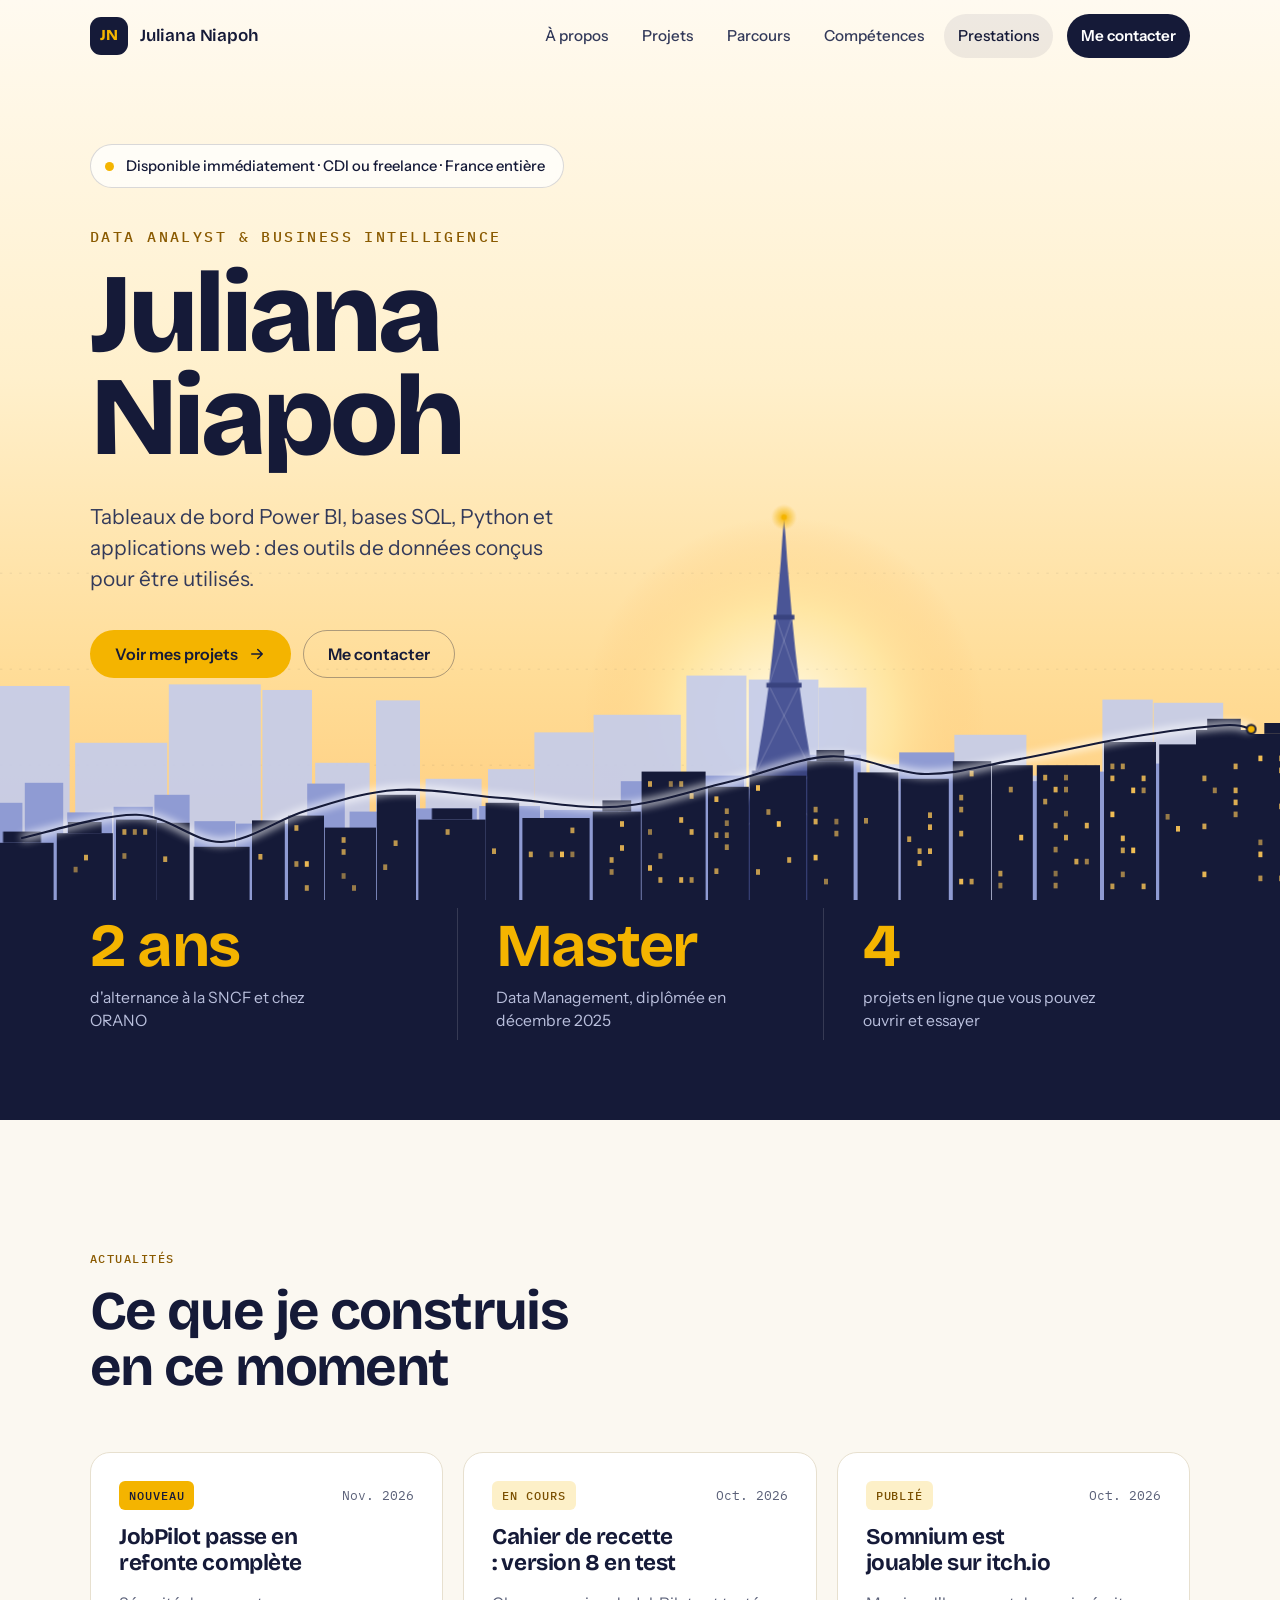
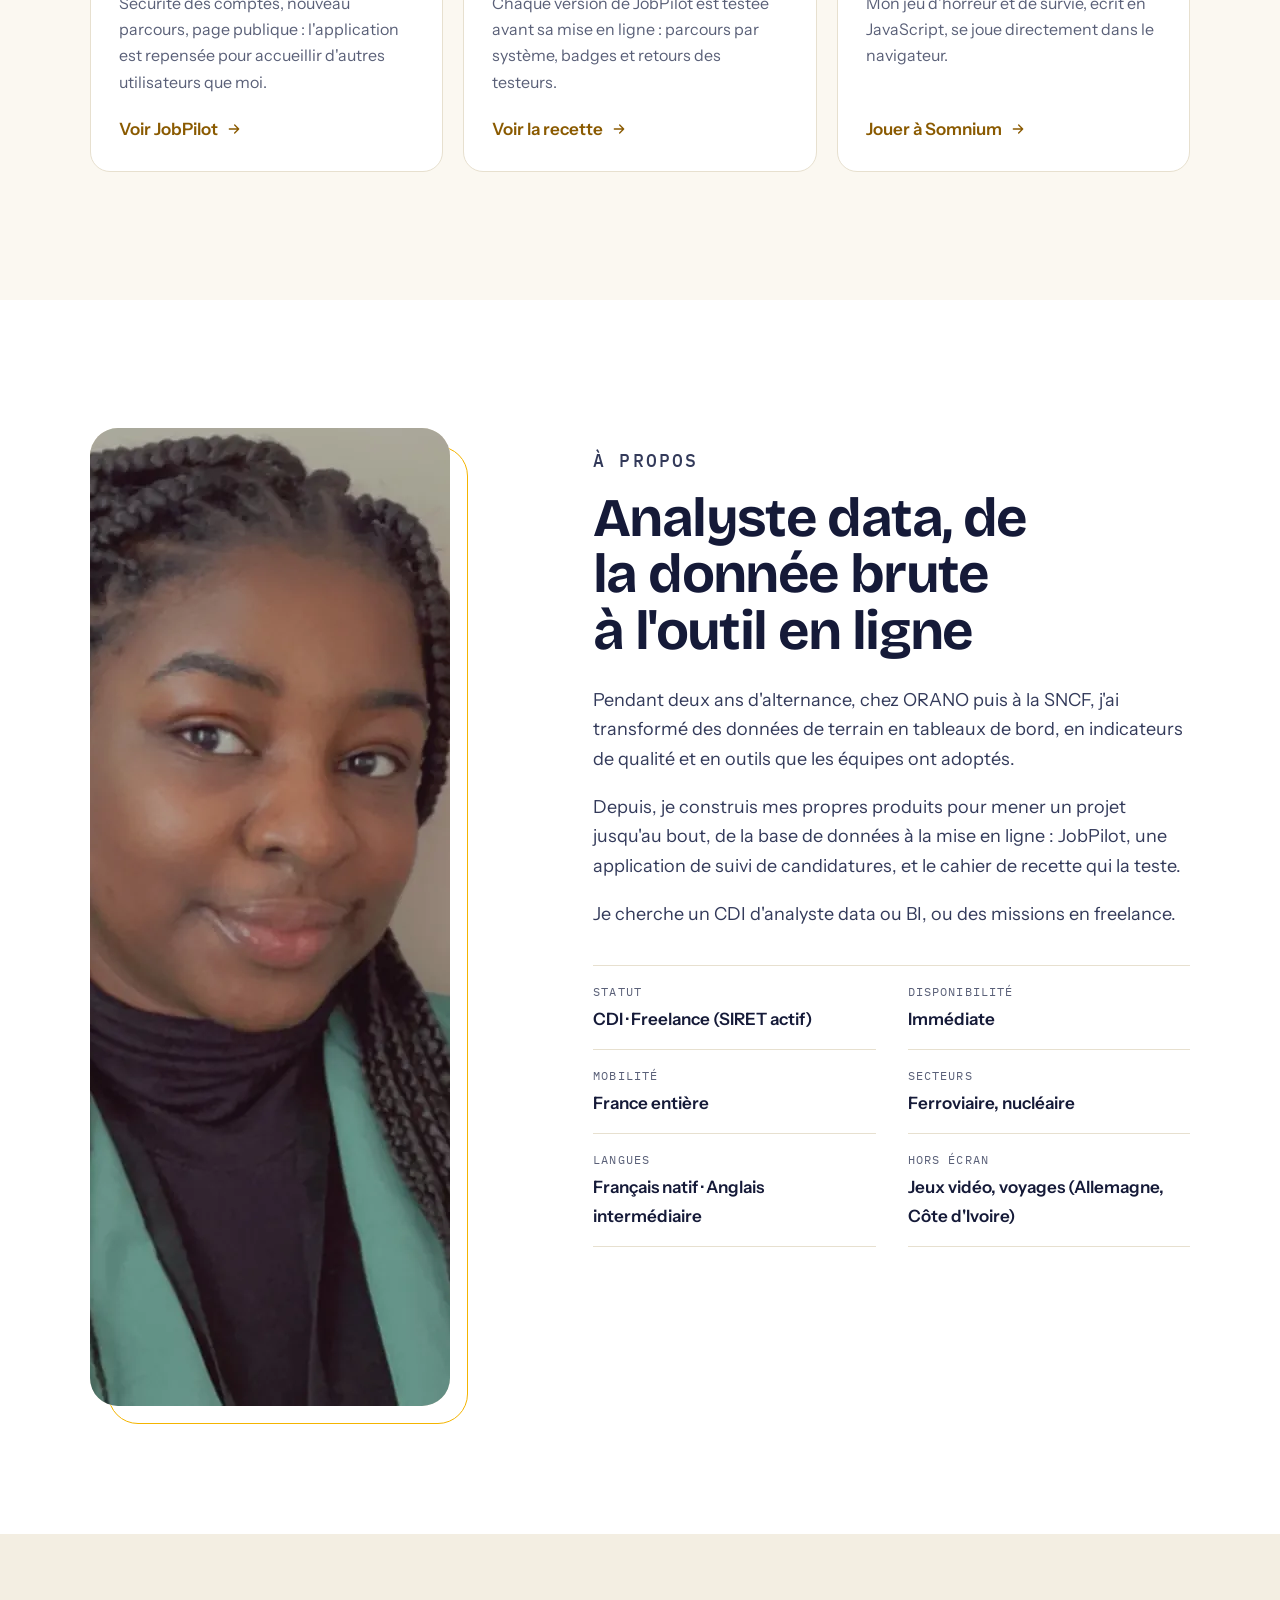
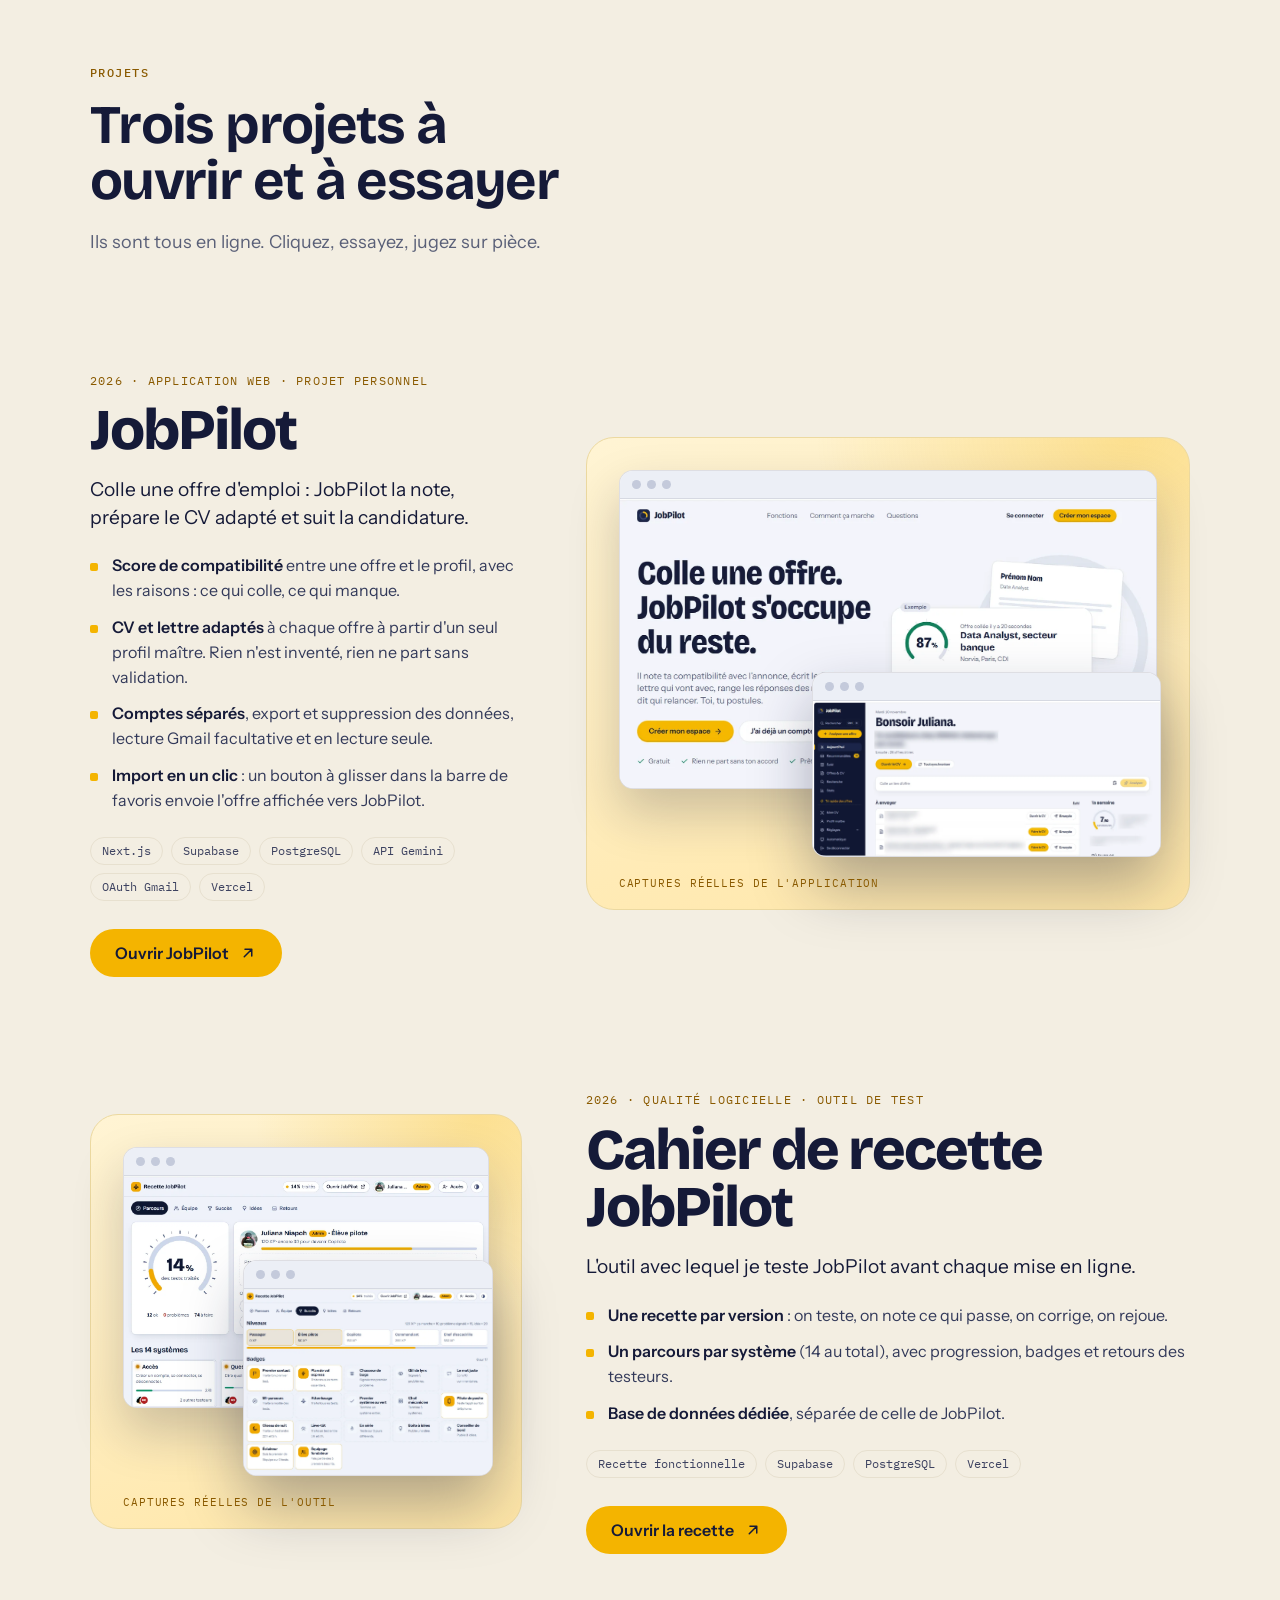
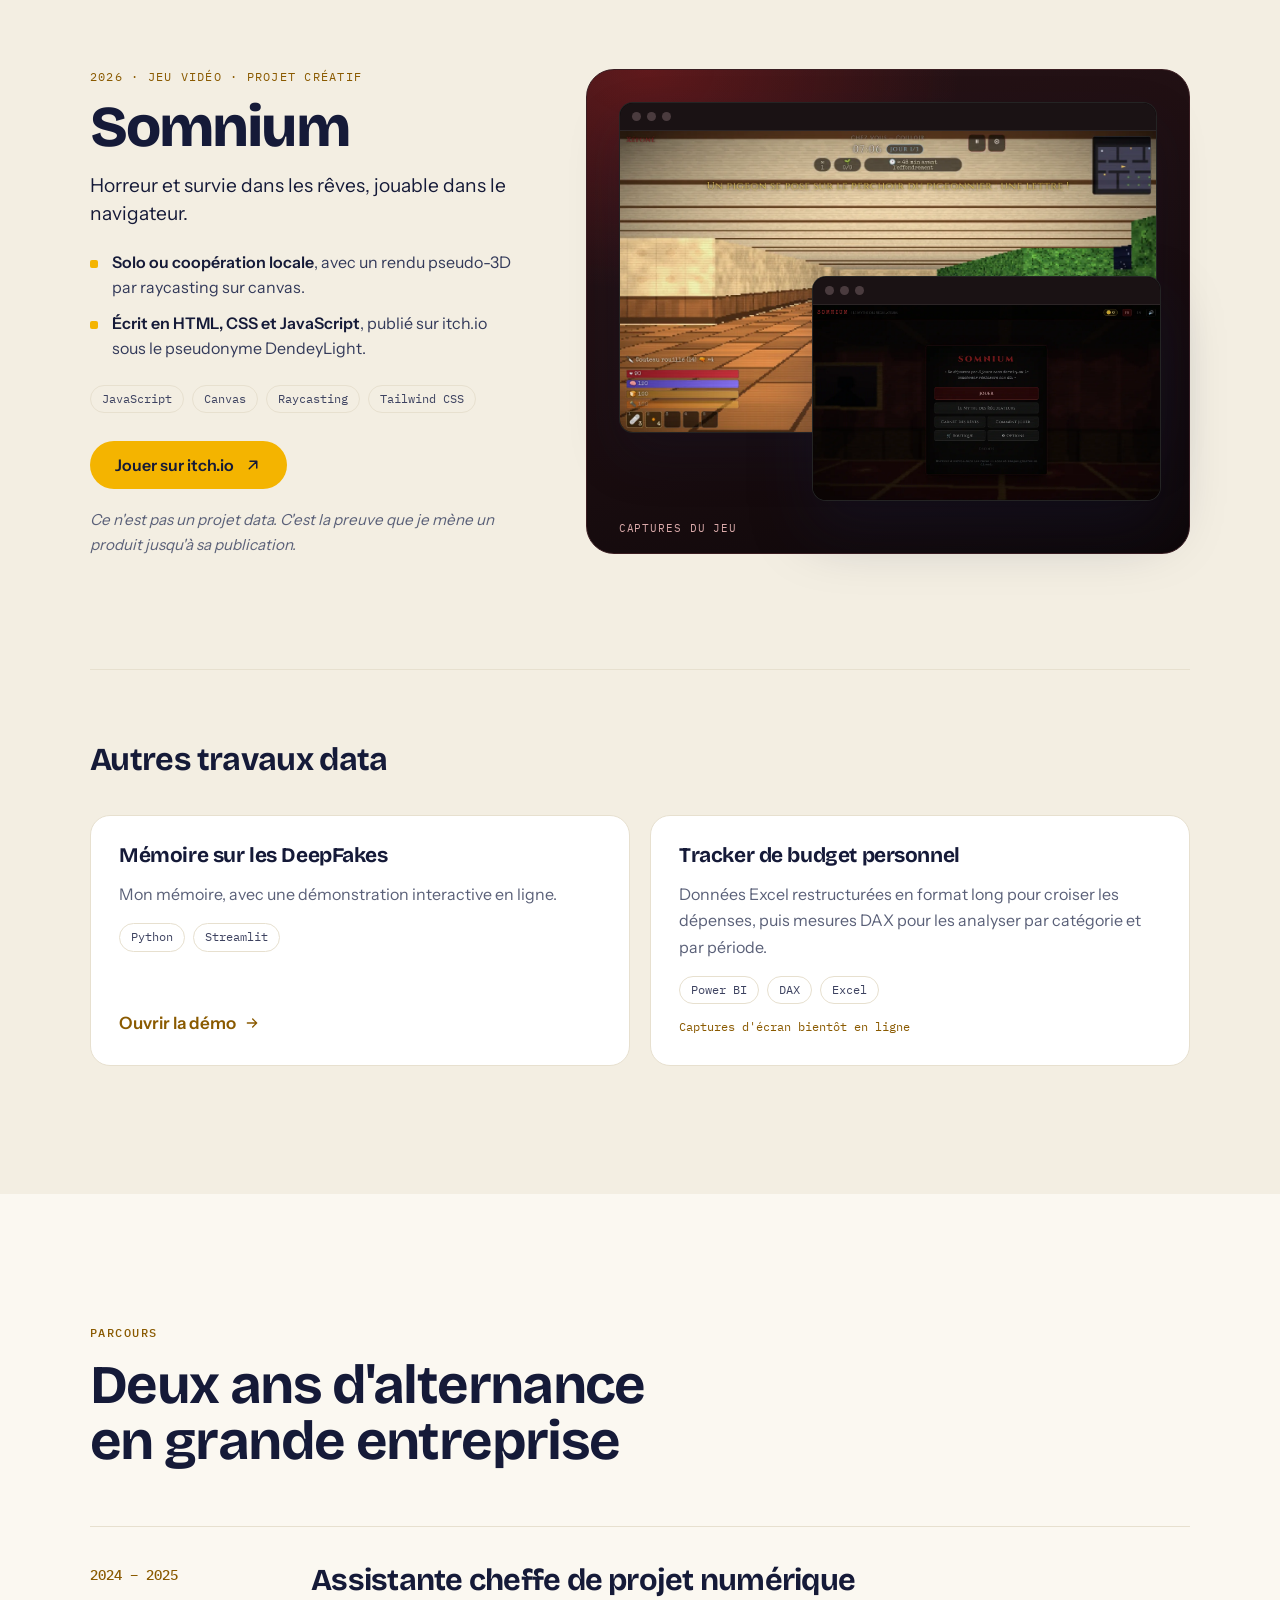
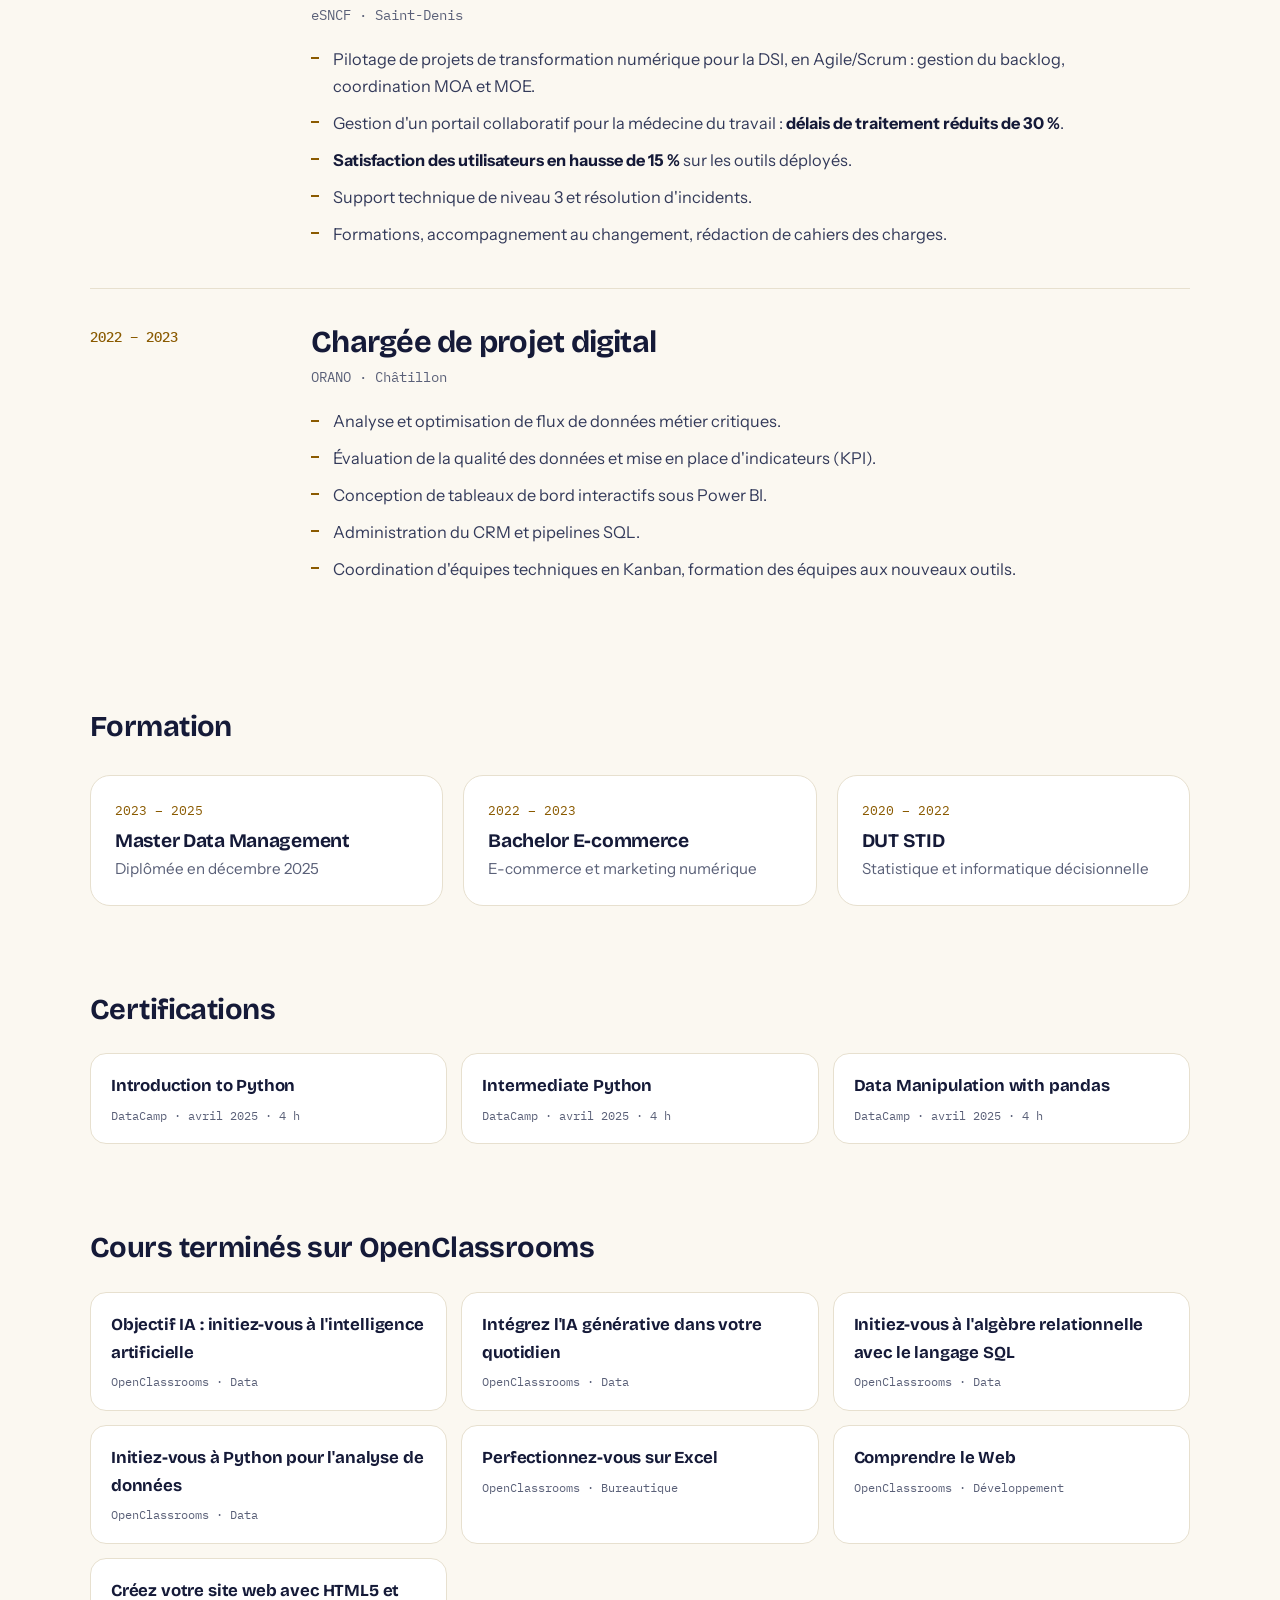
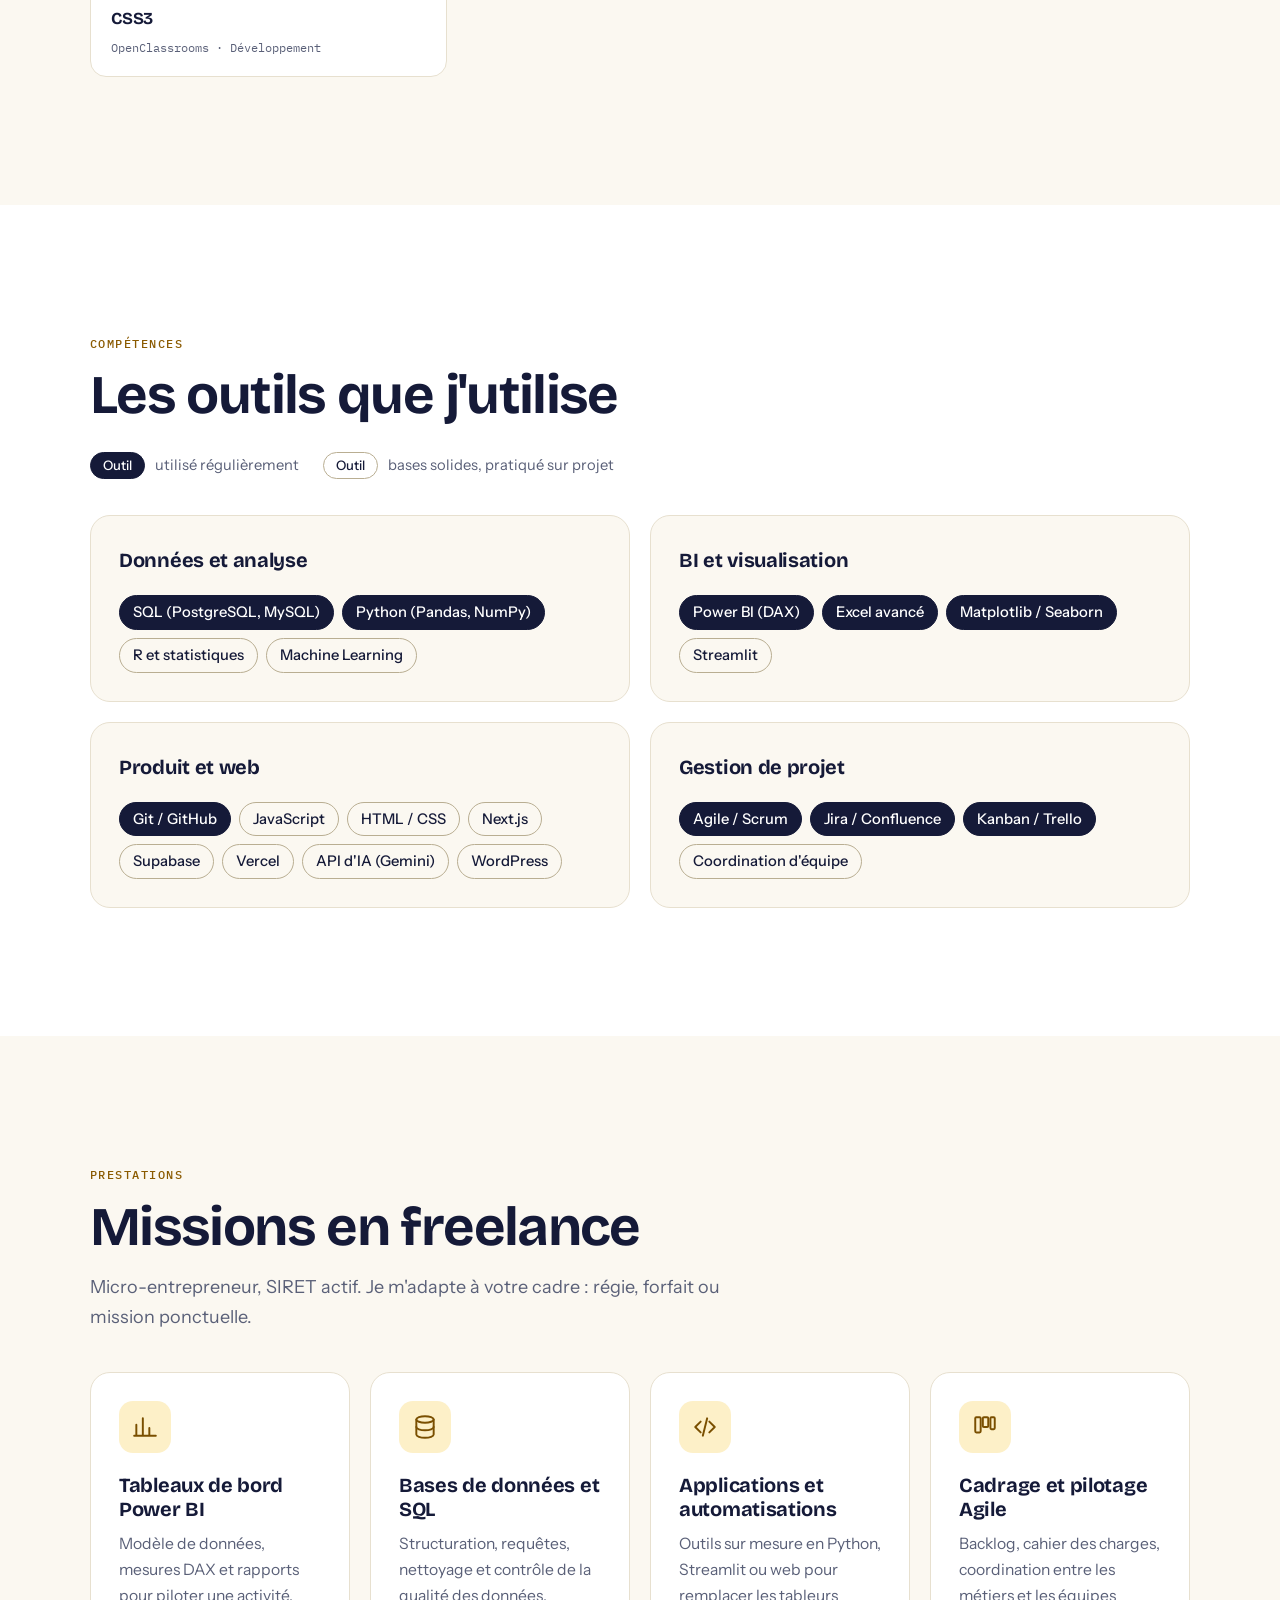
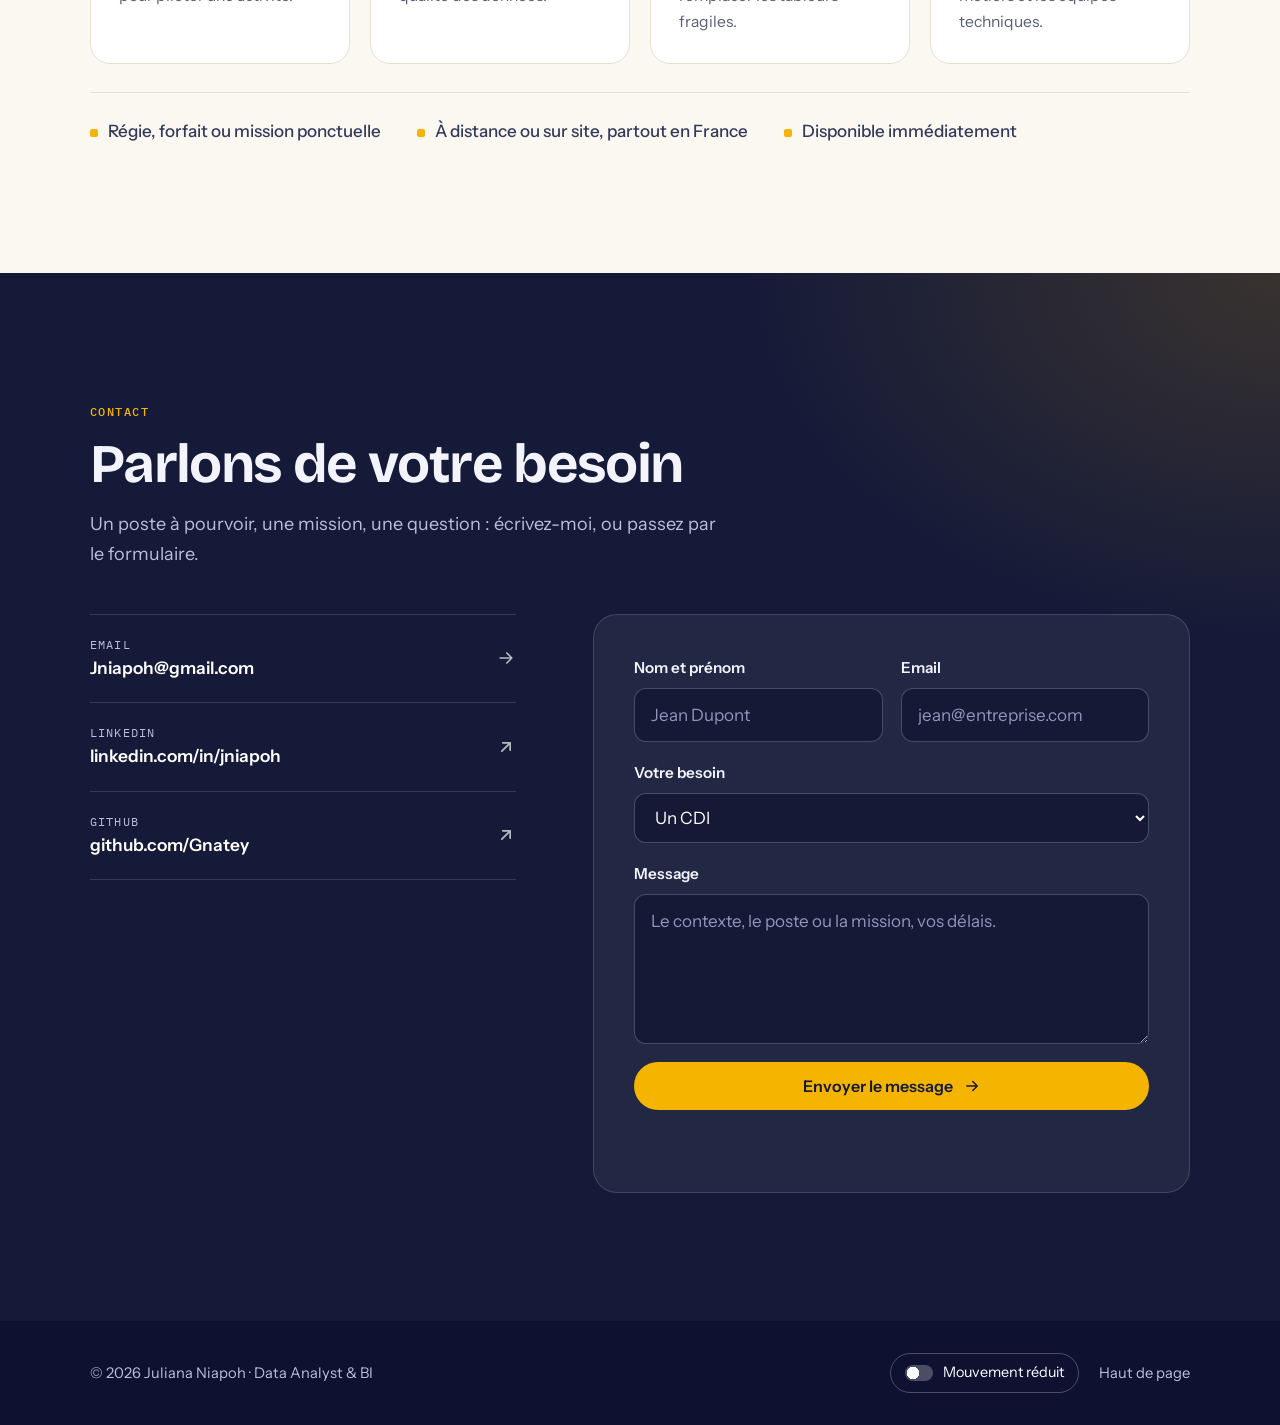
==== commit 8e332549: "Add files via upload" ====
--- a/index.html
+++ b/index.html
@@ -3,8 +3,8 @@
 <head>
   <meta charset="UTF-8" />
   <meta name="viewport" content="width=device-width, initial-scale=1" />
-  <title>Juliana Niapoh · Data Analyst &amp; BI (CDI, CDD, intérim, freelance)</title>
-  <meta name="description" content="Data Analyst & BI, diplômée d'un Master Data Management, 2 ans d'alternance à la SNCF et chez ORANO. Power BI, SQL, Python. Disponible en CDI ou en freelance." />
+  <title>Juliana Niapoh · Data Analyst &amp; BI</title>
+  <meta name="description" content="Data Analyst & BI, diplômée d'un Master Data Management, 2 ans d'alternance à la SNCF et chez ORANO. Power BI, SQL, Python. Disponible en CDI, CDD, intérim ou freelance." />
   <meta name="theme-color" content="#fbf8f1" />
   <link rel="canonical" href="https://juliana-niapoh-portfolio.netlify.app/" />
 
@@ -119,9 +119,9 @@
             <a class="link" href="https://jobpilot-ashy.vercel.app/" target="_blank" rel="noopener">Voir JobPilot <svg aria-hidden="true"><use href="#i-arrow"/></svg></a>
           </article>
           <article class="card" data-reveal>
-            <div class="card__top"><span class="tag tag--ok">Livré</span><span class="card__date">Oct. 2026</span></div>
-            <h3 class="card__title">Cahier de recette : version 8 validée</h3>
-            <p class="card__text">Chaque version de JobPilot est testée avant sa mise en ligne. La v8 a validé l'import d'offres depuis Indeed et France Travail.</p>
+            <div class="card__top"><span class="tag tag--info">En cours</span><span class="card__date">Oct. 2026</span></div>
+            <h3 class="card__title">Cahier de recette : version 8 en test</h3>
+            <p class="card__text">Chaque version de JobPilot est testée avant sa mise en ligne : parcours par système, badges et retours des testeurs.</p>
             <a class="link" href="https://jobpilot-recette.vercel.app/" target="_blank" rel="noopener">Voir la recette <svg aria-hidden="true"><use href="#i-arrow"/></svg></a>
           </article>
           <article class="card" data-reveal>
@@ -180,6 +180,7 @@
               <li><strong>Score de compatibilité</strong> entre une offre et le profil, avec les raisons : ce qui colle, ce qui manque.</li>
               <li><strong>CV et lettre adaptés</strong> à chaque offre à partir d'un seul profil maître. Rien n'est inventé, rien ne part sans validation.</li>
               <li><strong>Comptes séparés</strong>, export et suppression des données, lecture Gmail facultative et en lecture seule.</li>
+              <li><strong>Import en un clic</strong> : un bouton à glisser dans la barre de favoris envoie l'offre affichée vers JobPilot.</li>
             </ul>
             <div class="chips">
               <span class="chip">Next.js</span><span class="chip">Supabase</span><span class="chip">PostgreSQL</span><span class="chip">API Gemini</span><span class="chip">OAuth Gmail</span><span class="chip">Vercel</span>
@@ -211,7 +212,7 @@
             <p class="feature__tagline">L'outil avec lequel je teste JobPilot avant chaque mise en ligne.</p>
             <ul class="feature__list">
               <li><strong>Une recette par version</strong> : on teste, on note ce qui passe, on corrige, on rejoue.</li>
-              <li><strong>La v8</strong> a validé l'import d'offres depuis Indeed et France Travail, et fait remonter un écart sur le score rapide des offres importées.</li>
+              <li><strong>Un parcours par système</strong> (14 au total), avec progression, badges et retours des testeurs.</li>
               <li><strong>Base de données dédiée</strong>, séparée de celle de JobPilot.</li>
             </ul>
             <div class="chips">
@@ -335,10 +336,23 @@
           <div class="edu__item"><p class="edu__years">2020 – 2022</p><p class="edu__title">DUT STID</p><p class="edu__sub">Statistique et informatique décisionnelle</p></div>
         </div>
 
-        <h3 class="subhead" data-reveal>Formations et certifications complémentaires</h3>
-        <div class="chips certs" data-reveal>
-          <span class="chip">Python Data</span><span class="chip">SQL</span><span class="chip">ChatGPT et IA</span><span class="chip">Excel avancé</span><span class="chip">Développement web</span>
-        </div>
+        <h3 class="subhead" data-reveal>Certifications</h3>
+        <ul class="certlist" data-reveal>
+          <li class="cert"><span class="cert__title">Introduction to Python</span><span class="cert__meta">DataCamp · avril 2025 · 4 h</span></li>
+          <li class="cert"><span class="cert__title">Intermediate Python</span><span class="cert__meta">DataCamp · avril 2025 · 4 h</span></li>
+          <li class="cert"><span class="cert__title">Data Manipulation with pandas</span><span class="cert__meta">DataCamp · avril 2025 · 4 h</span></li>
+        </ul>
+
+        <h3 class="subhead" data-reveal>Cours terminés sur OpenClassrooms</h3>
+        <ul class="certlist" data-reveal>
+          <li class="cert"><span class="cert__title">Objectif IA : initiez-vous à l'intelligence artificielle</span><span class="cert__meta">OpenClassrooms · Data</span></li>
+          <li class="cert"><span class="cert__title">Intégrez l'IA générative dans votre quotidien</span><span class="cert__meta">OpenClassrooms · Data</span></li>
+          <li class="cert"><span class="cert__title">Initiez-vous à l'algèbre relationnelle avec le langage SQL</span><span class="cert__meta">OpenClassrooms · Data</span></li>
+          <li class="cert"><span class="cert__title">Initiez-vous à Python pour l'analyse de données</span><span class="cert__meta">OpenClassrooms · Data</span></li>
+          <li class="cert"><span class="cert__title">Perfectionnez-vous sur Excel</span><span class="cert__meta">OpenClassrooms · Bureautique</span></li>
+          <li class="cert"><span class="cert__title">Comprendre le Web</span><span class="cert__meta">OpenClassrooms · Développement</span></li>
+          <li class="cert"><span class="cert__title">Créez votre site web avec HTML5 et CSS3</span><span class="cert__meta">OpenClassrooms · Développement</span></li>
+        </ul>
       </div>
     </section>
 
@@ -431,7 +445,6 @@
         <div class="contact__grid">
           <div class="direct" data-reveal>
             <a href="mailto:Jniapoh@gmail.com"><span><small>Email</small><b>Jniapoh@gmail.com</b></span><svg aria-hidden="true"><use href="#i-arrow"/></svg></a>
-            <a href="tel:+33622855341"><span><small>Téléphone</small><b>06 22 85 53 41</b></span><svg aria-hidden="true"><use href="#i-arrow"/></svg></a>
             <a href="https://www.linkedin.com/in/jniapoh/" target="_blank" rel="noopener"><span><small>LinkedIn</small><b>linkedin.com/in/jniapoh</b></span><svg aria-hidden="true"><use href="#i-out"/></svg></a>
             <a href="https://github.com/Gnatey" target="_blank" rel="noopener"><span><small>GitHub</small><b>github.com/Gnatey</b></span><svg aria-hidden="true"><use href="#i-out"/></svg></a>
           </div>
--- a/assets/css/style.css
+++ b/assets/css/style.css
@@ -715,7 +715,7 @@
 }
 .portrait {
   position: relative;
-  max-width: 440px;
+  max-width: 360px;
 }
 .portrait::before {
   content: "";
@@ -729,9 +729,9 @@
   position: relative;
   z-index: 1;
   width: 100%;
-  aspect-ratio: 4 / 5;
+  aspect-ratio: 760 / 978;
   object-fit: cover;
-  object-position: 50% 20%;
+  object-position: 50% 30%;
   border-radius: 28px;
   background: #e9e1cc;
 }
@@ -1057,8 +1057,39 @@
   font-size: clamp(1.4rem, 2.6vw, 1.8rem);
   letter-spacing: -0.02em;
 }
+.certlist {
+  margin-top: 20px;
+  display: grid;
+  grid-template-columns: repeat(3, 1fr);
+  gap: 14px;
+}
+.cert {
+  display: flex;
+  flex-direction: column;
+  gap: 6px;
+  padding: 18px 20px;
+  border-radius: 16px;
+  border: 1px solid var(--ligne);
+  background: var(--blanc);
+}
+.cert__title {
+  font-family: var(--f-display);
+  font-weight: 700;
+  font-size: 1.05rem;
+  letter-spacing: -0.01em;
+}
+.cert__meta {
+  font-family: var(--f-mono);
+  font-size: 0.74rem;
+  color: var(--gris);
+}
 .certs {
   margin-top: 20px;
+}
+@media (max-width: 760px) {
+  .certlist {
+    grid-template-columns: 1fr;
+  }
 }
 .certs .chip {
   background: var(--blanc);
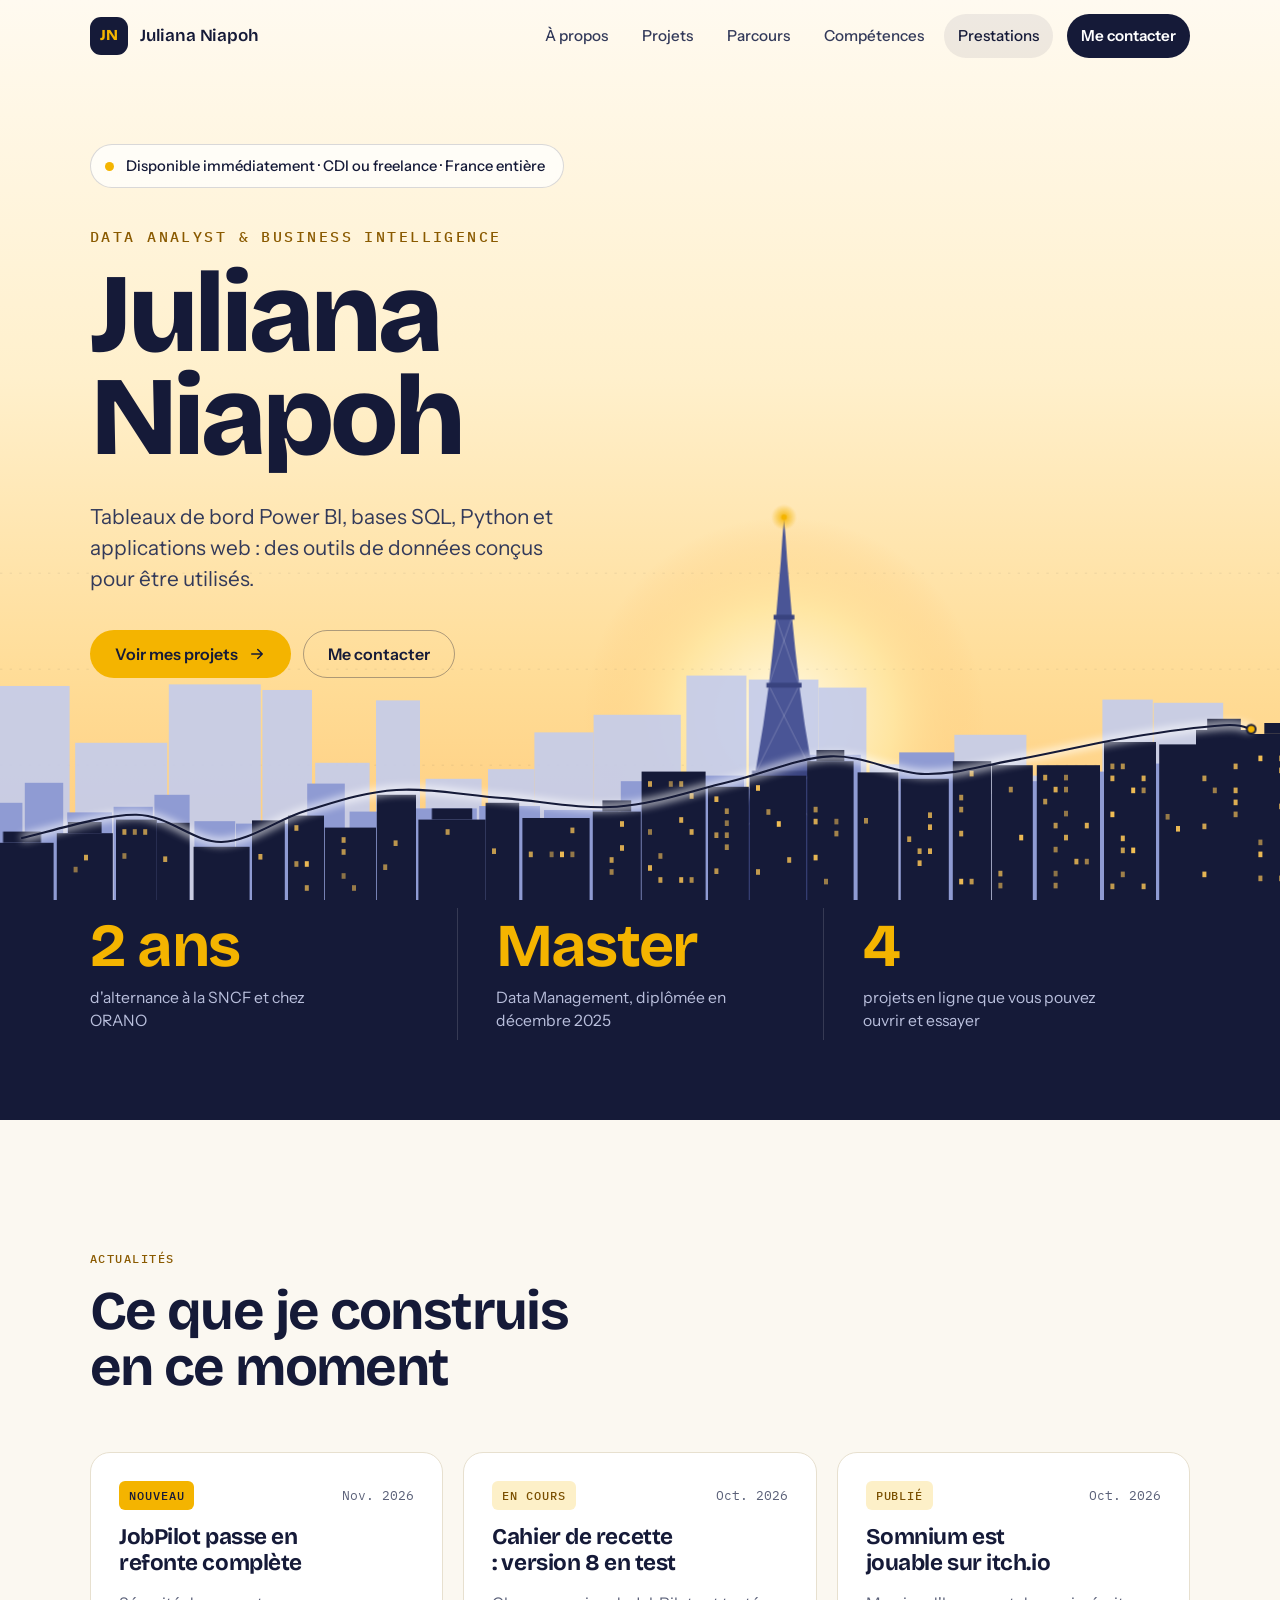
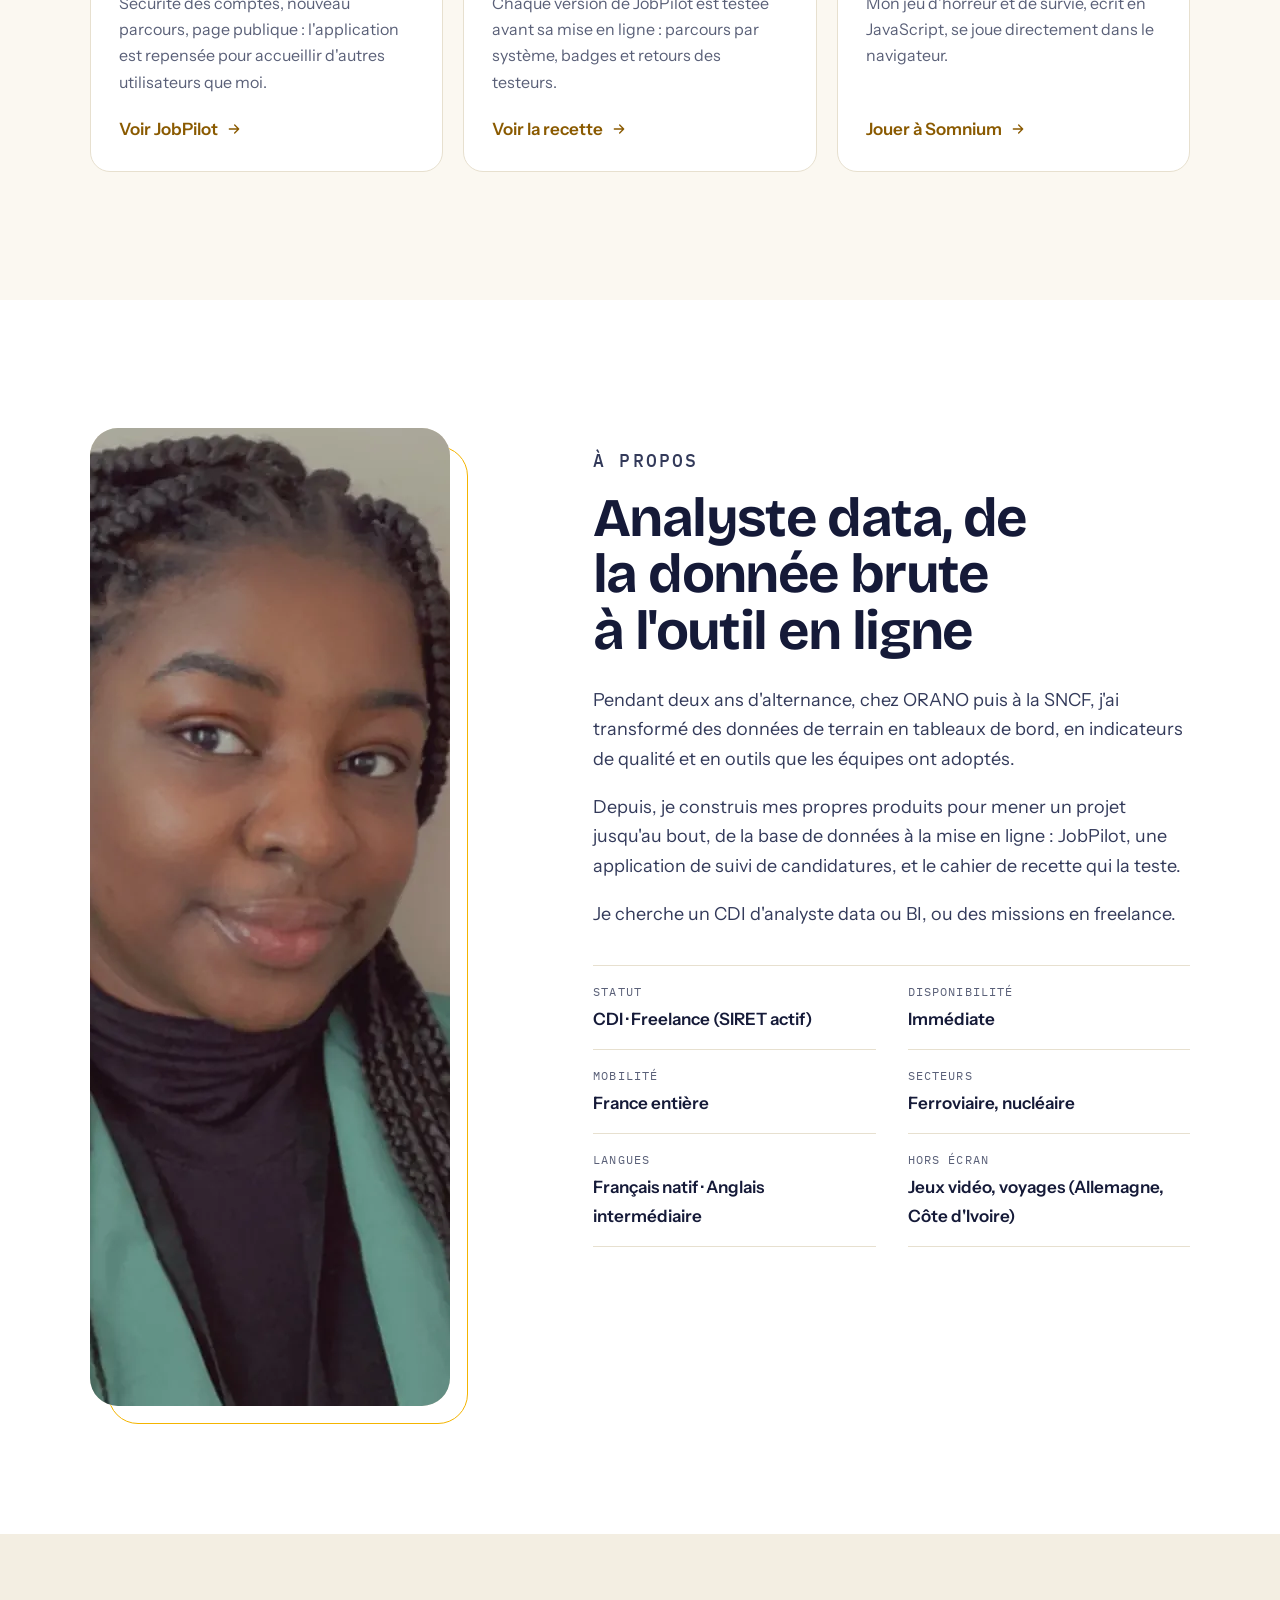
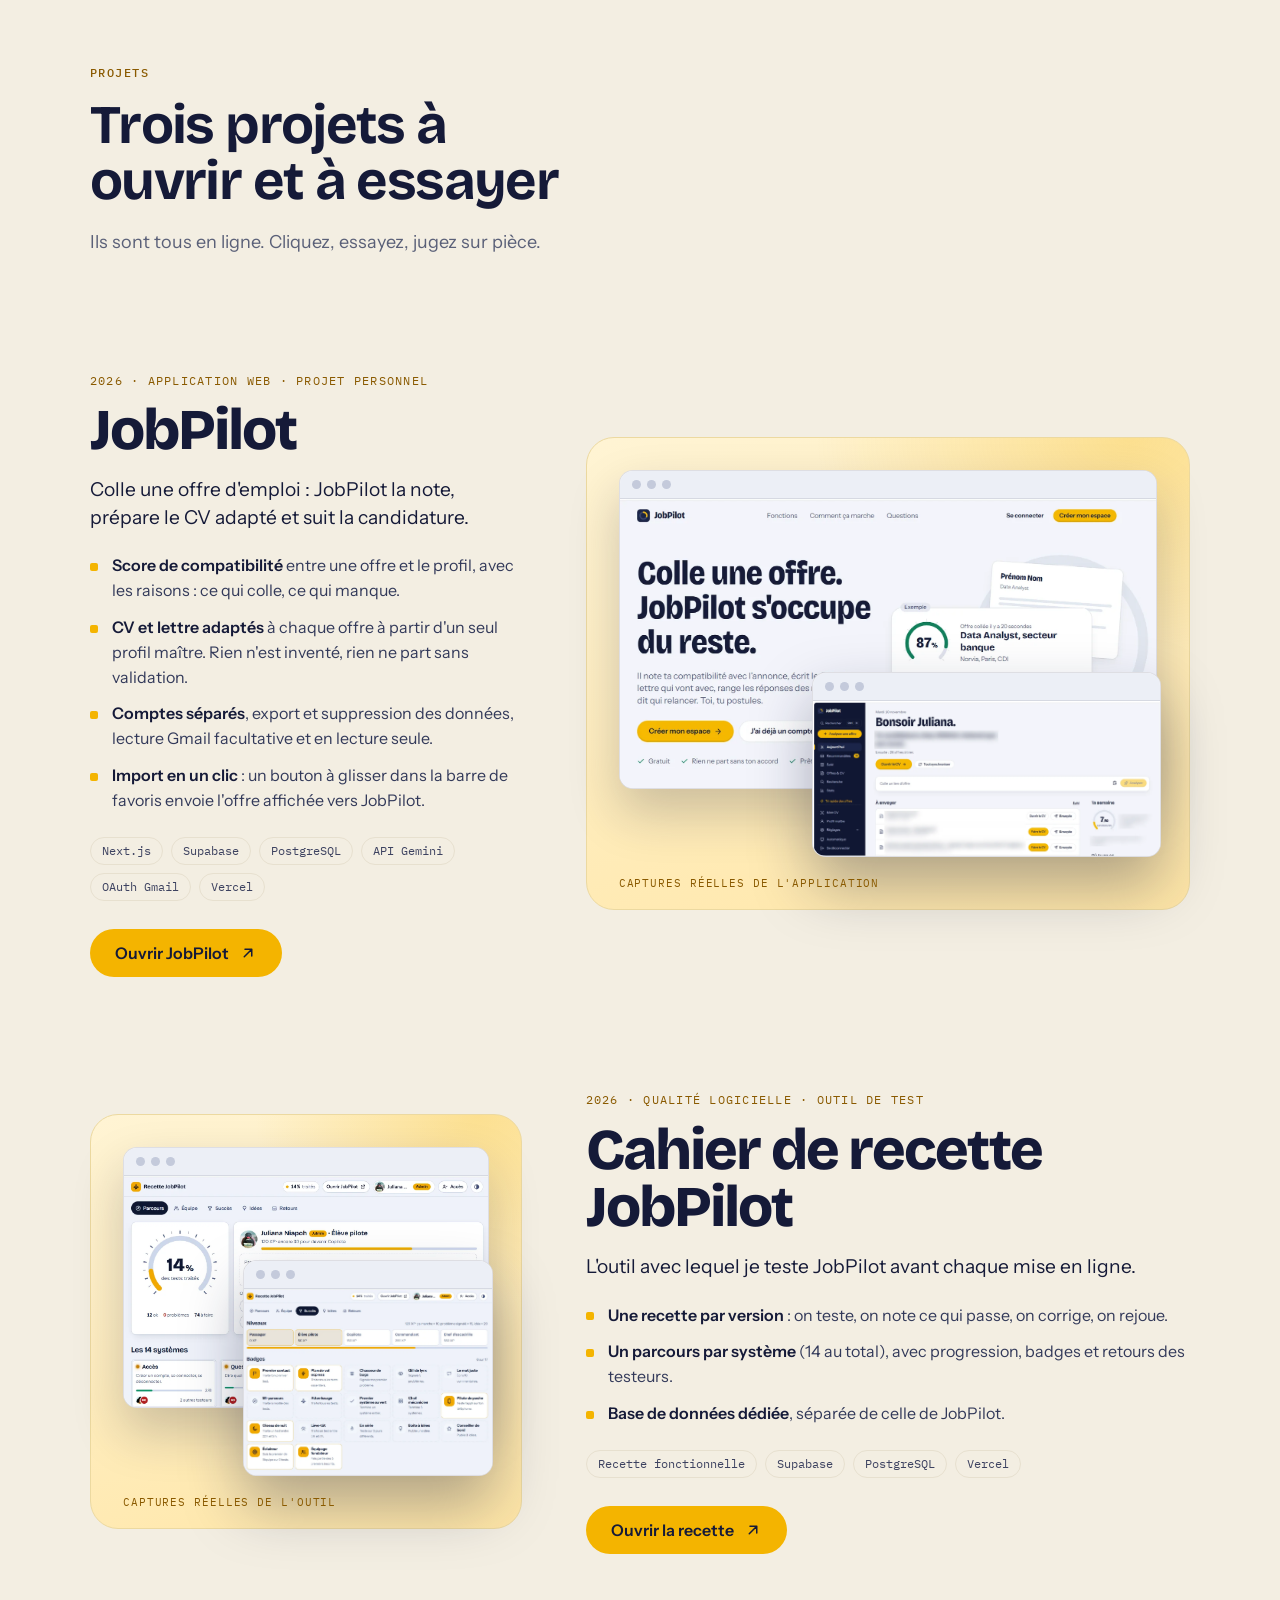
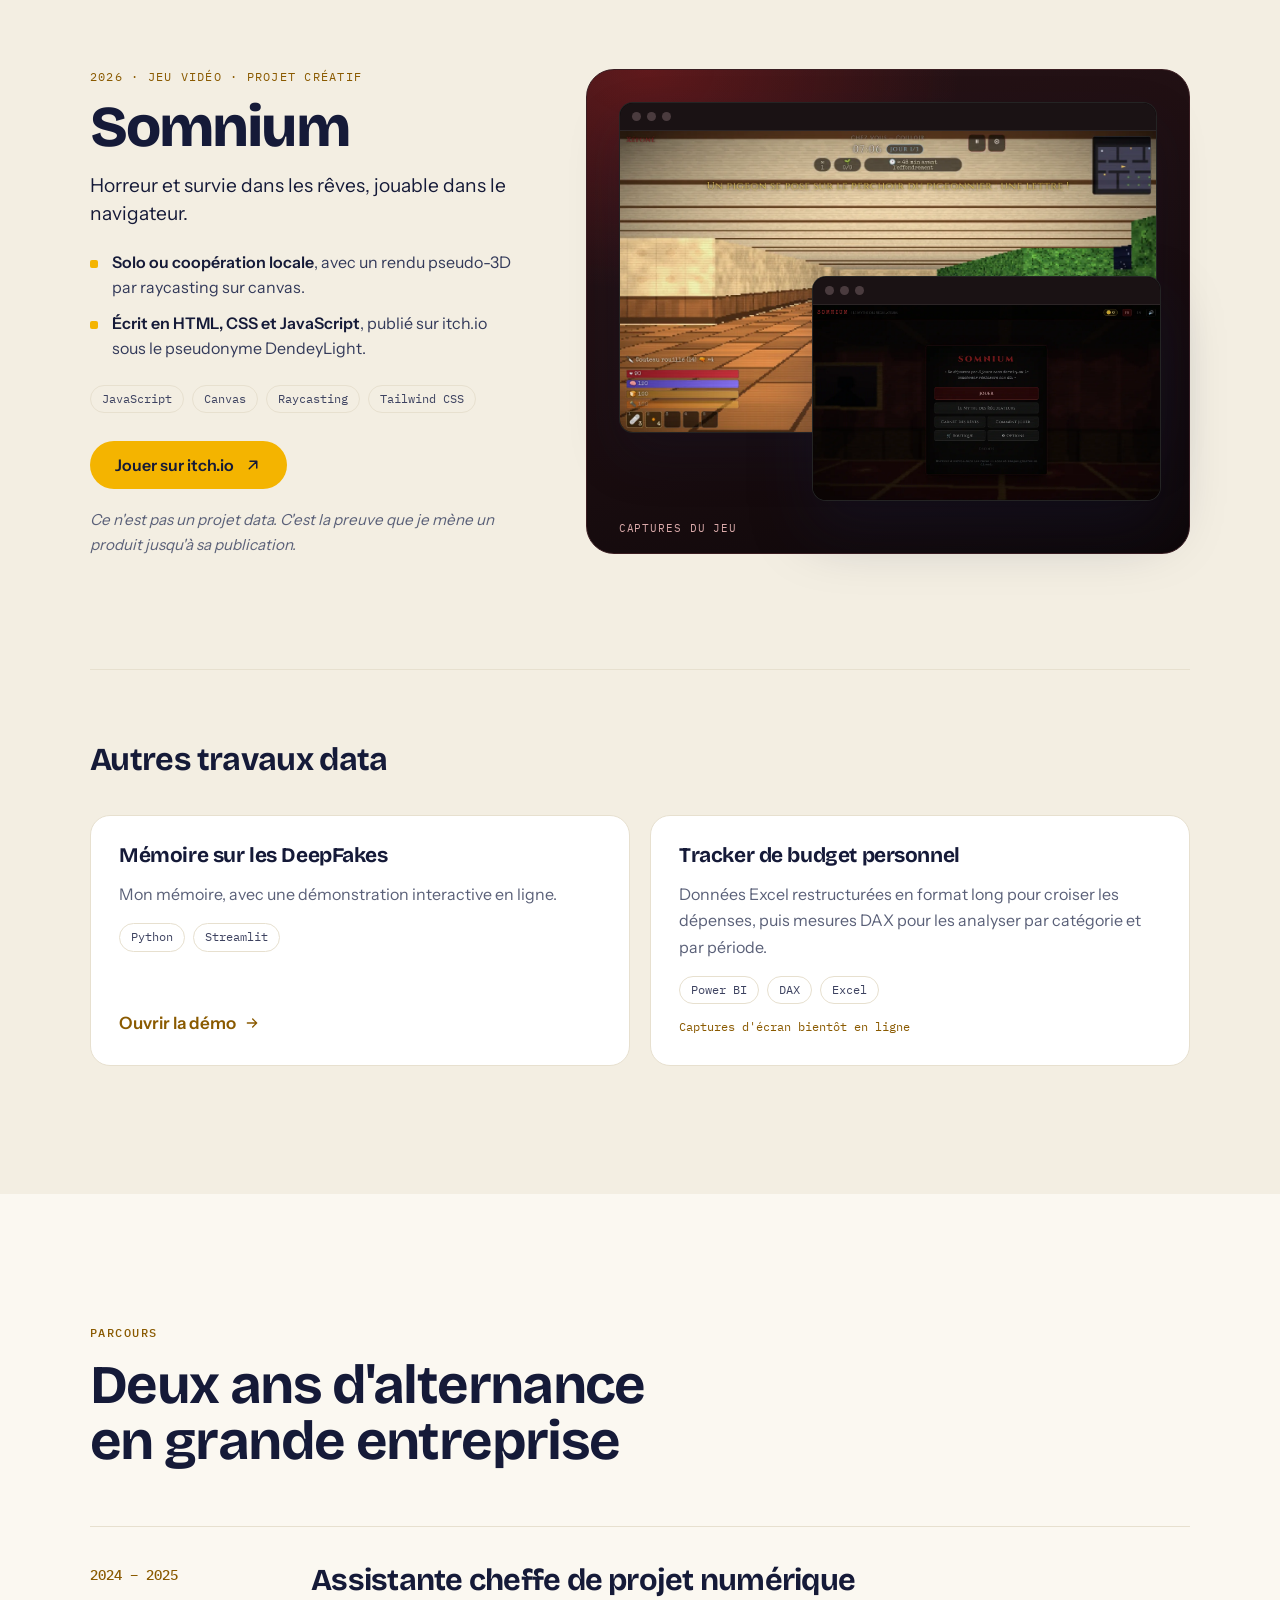
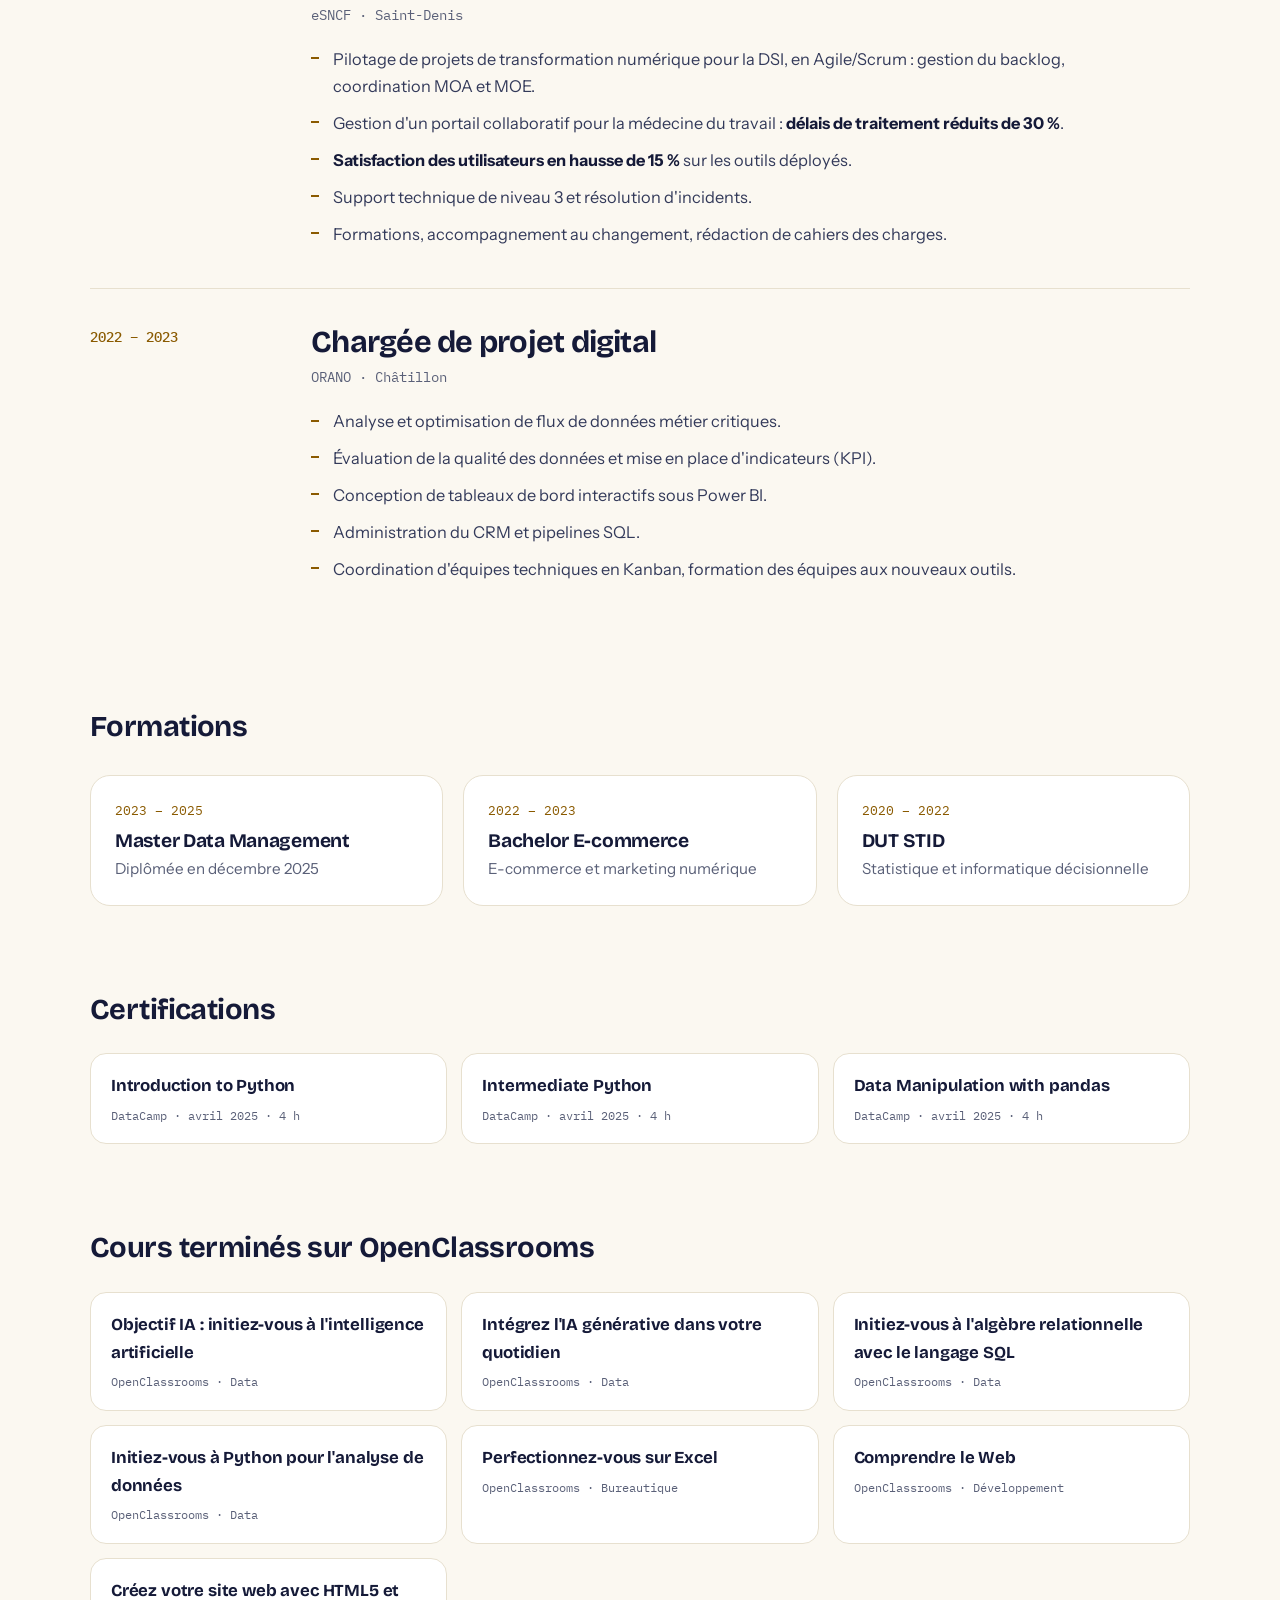
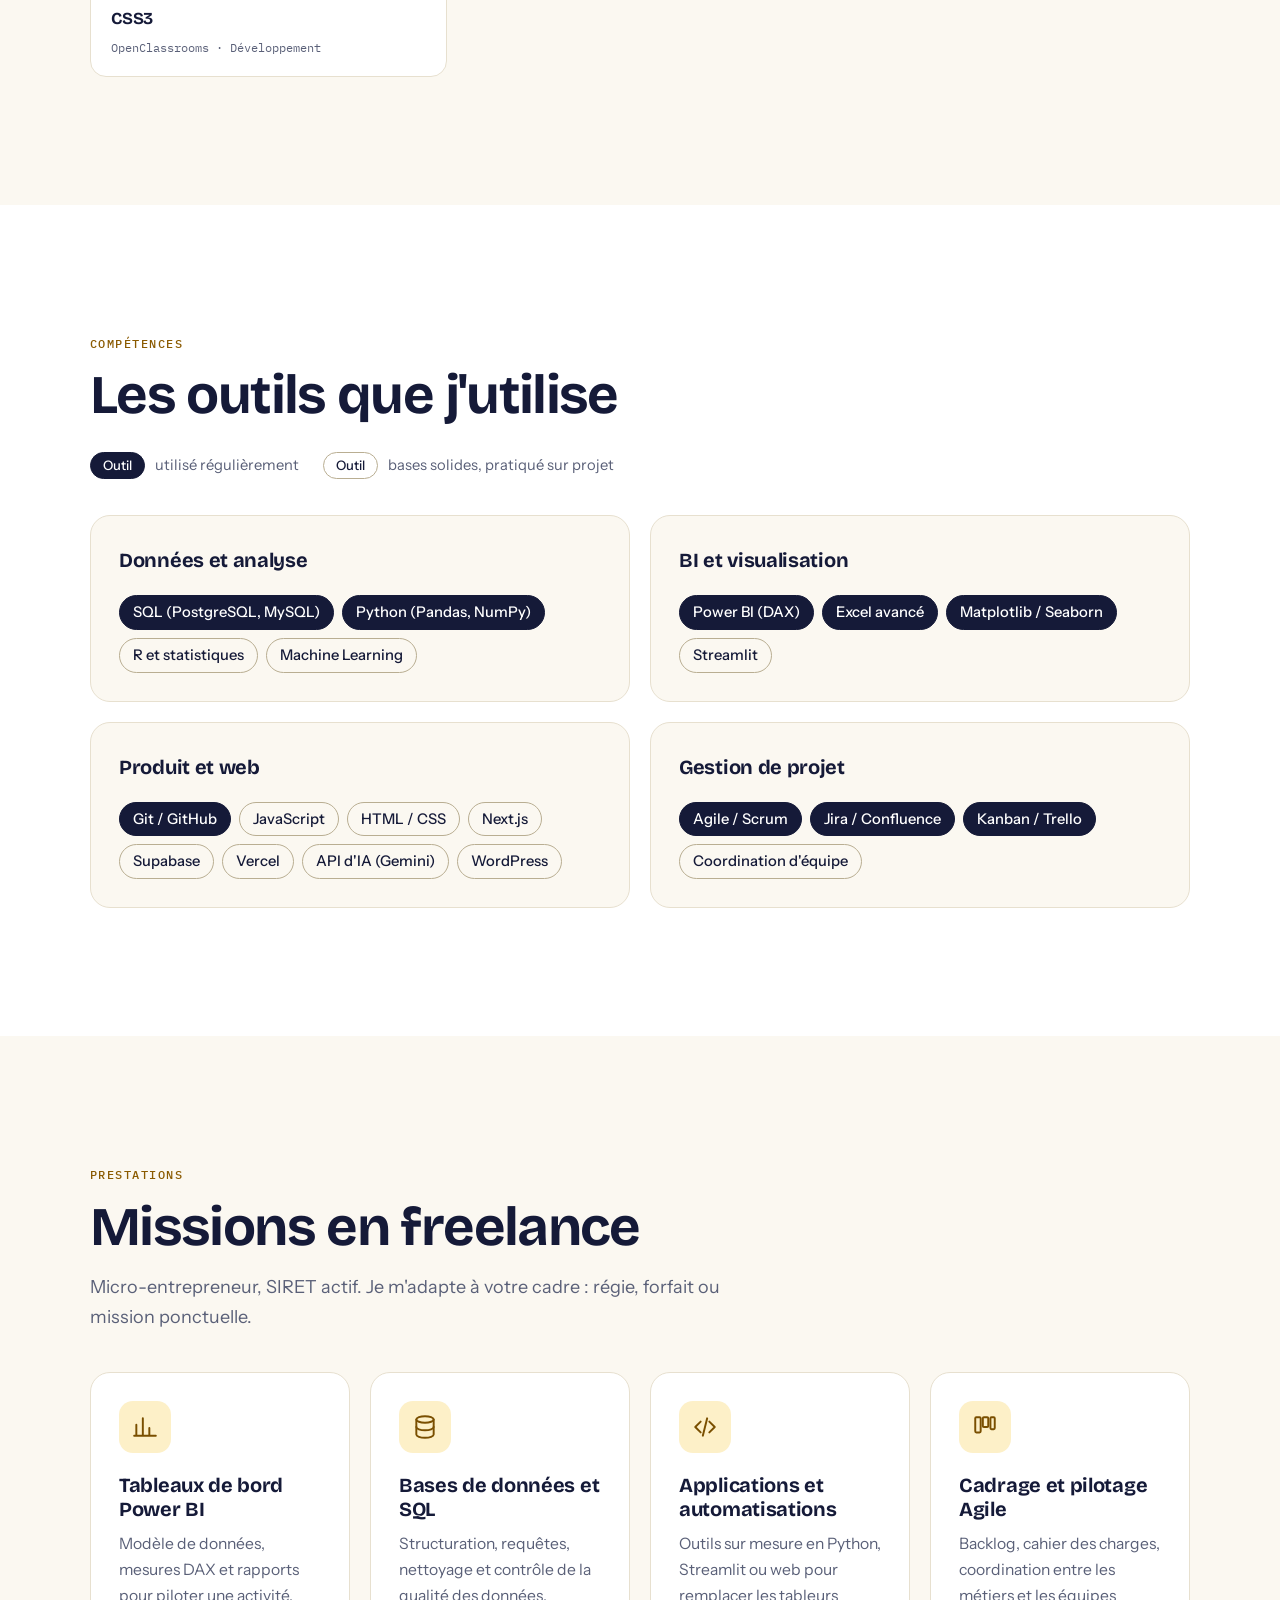
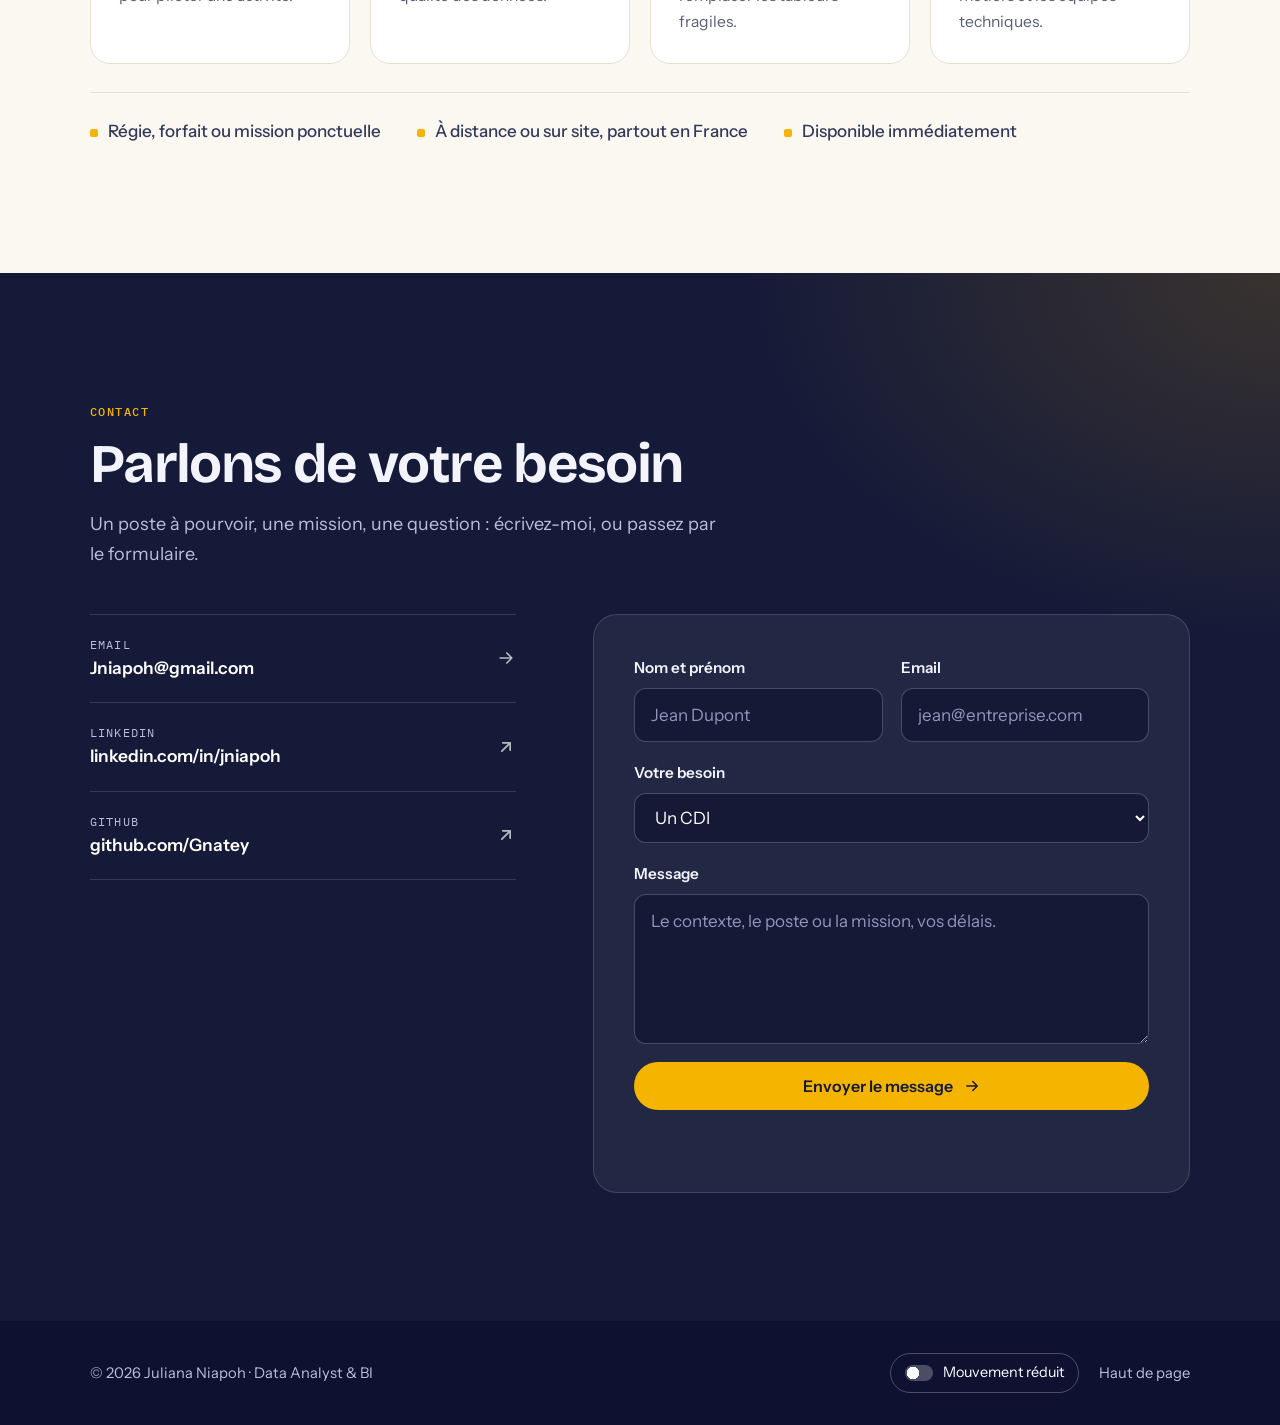
==== commit 6c6ea734: "Update index.html" ====
--- a/index.html
+++ b/index.html
@@ -329,7 +329,7 @@
           </article>
         </div>
 
-        <h3 class="subhead" data-reveal>Formation</h3>
+        <h3 class="subhead" data-reveal>Formations</h3>
         <div class="edu" data-reveal>
           <div class="edu__item"><p class="edu__years">2023 – 2025</p><p class="edu__title">Master Data Management</p><p class="edu__sub">Diplômée en décembre 2025</p></div>
           <div class="edu__item"><p class="edu__years">2022 – 2023</p><p class="edu__title">Bachelor E-commerce</p><p class="edu__sub">E-commerce et marketing numérique</p></div>
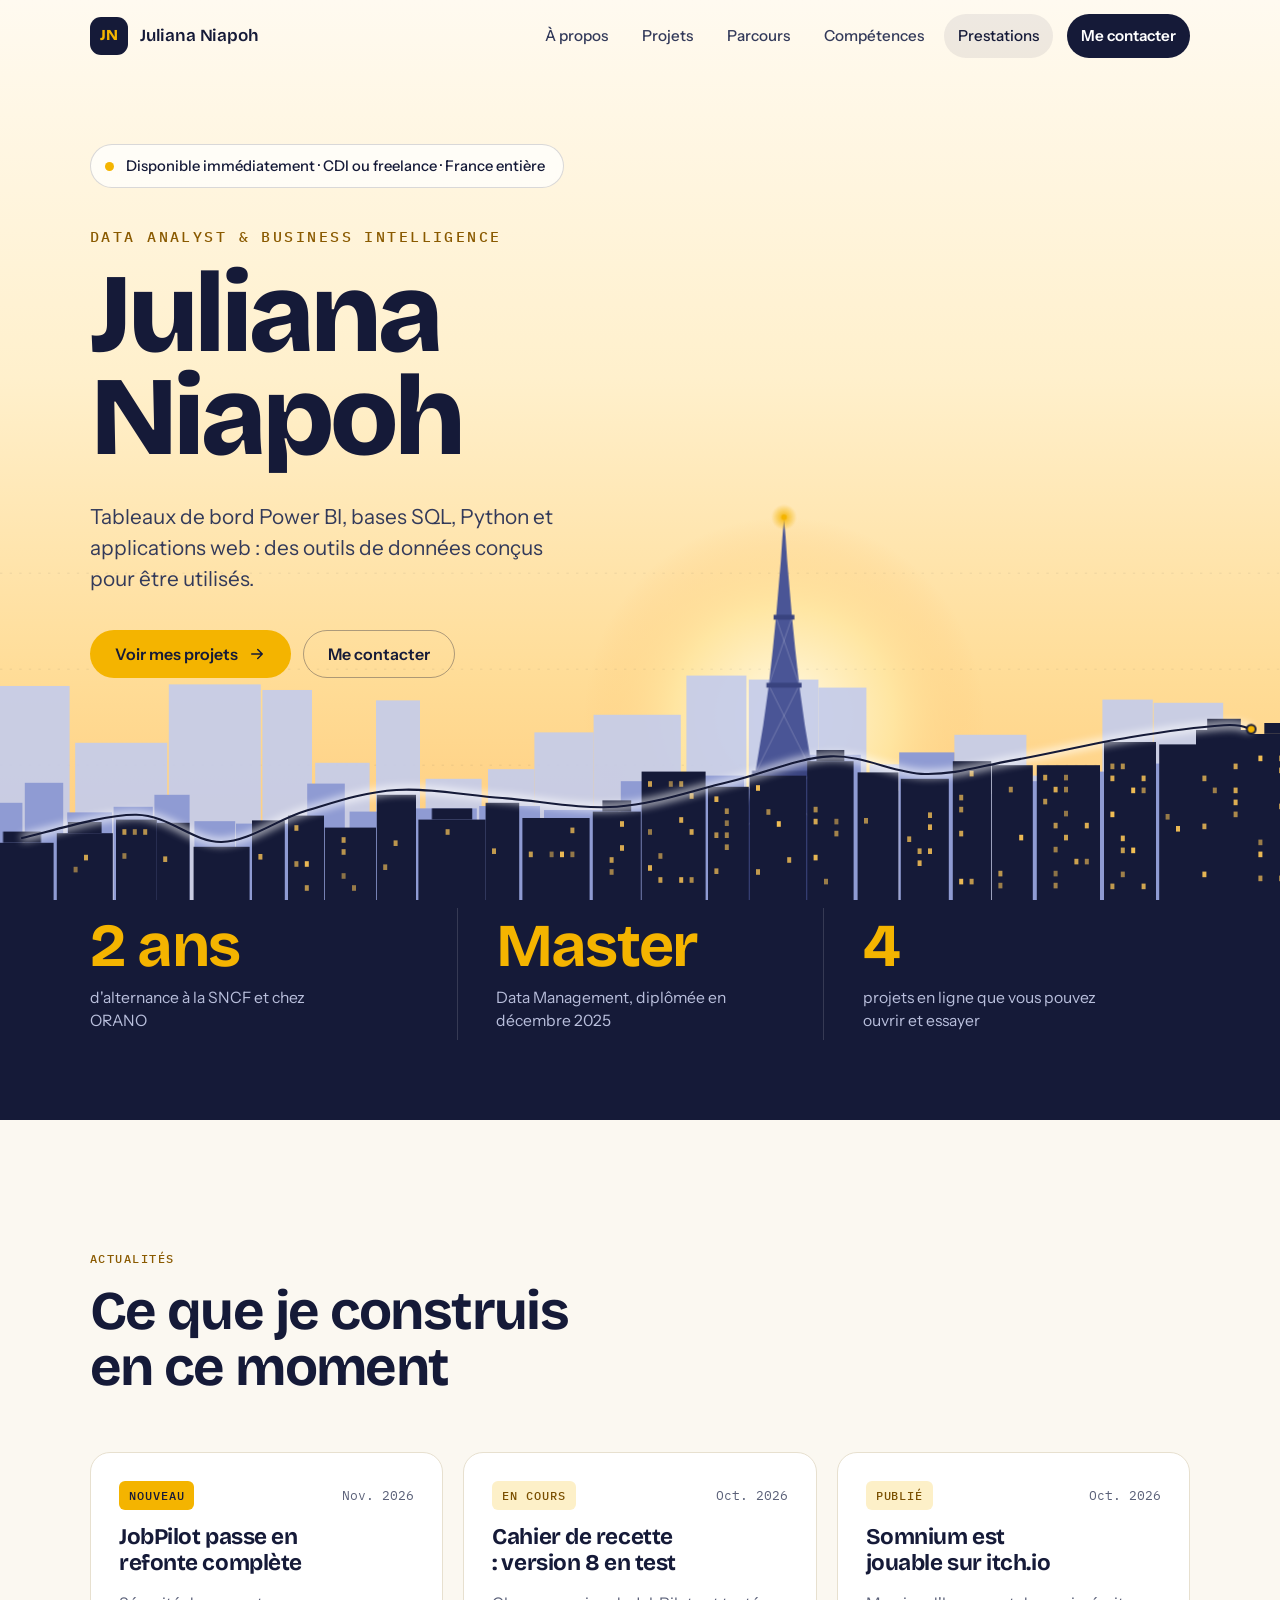
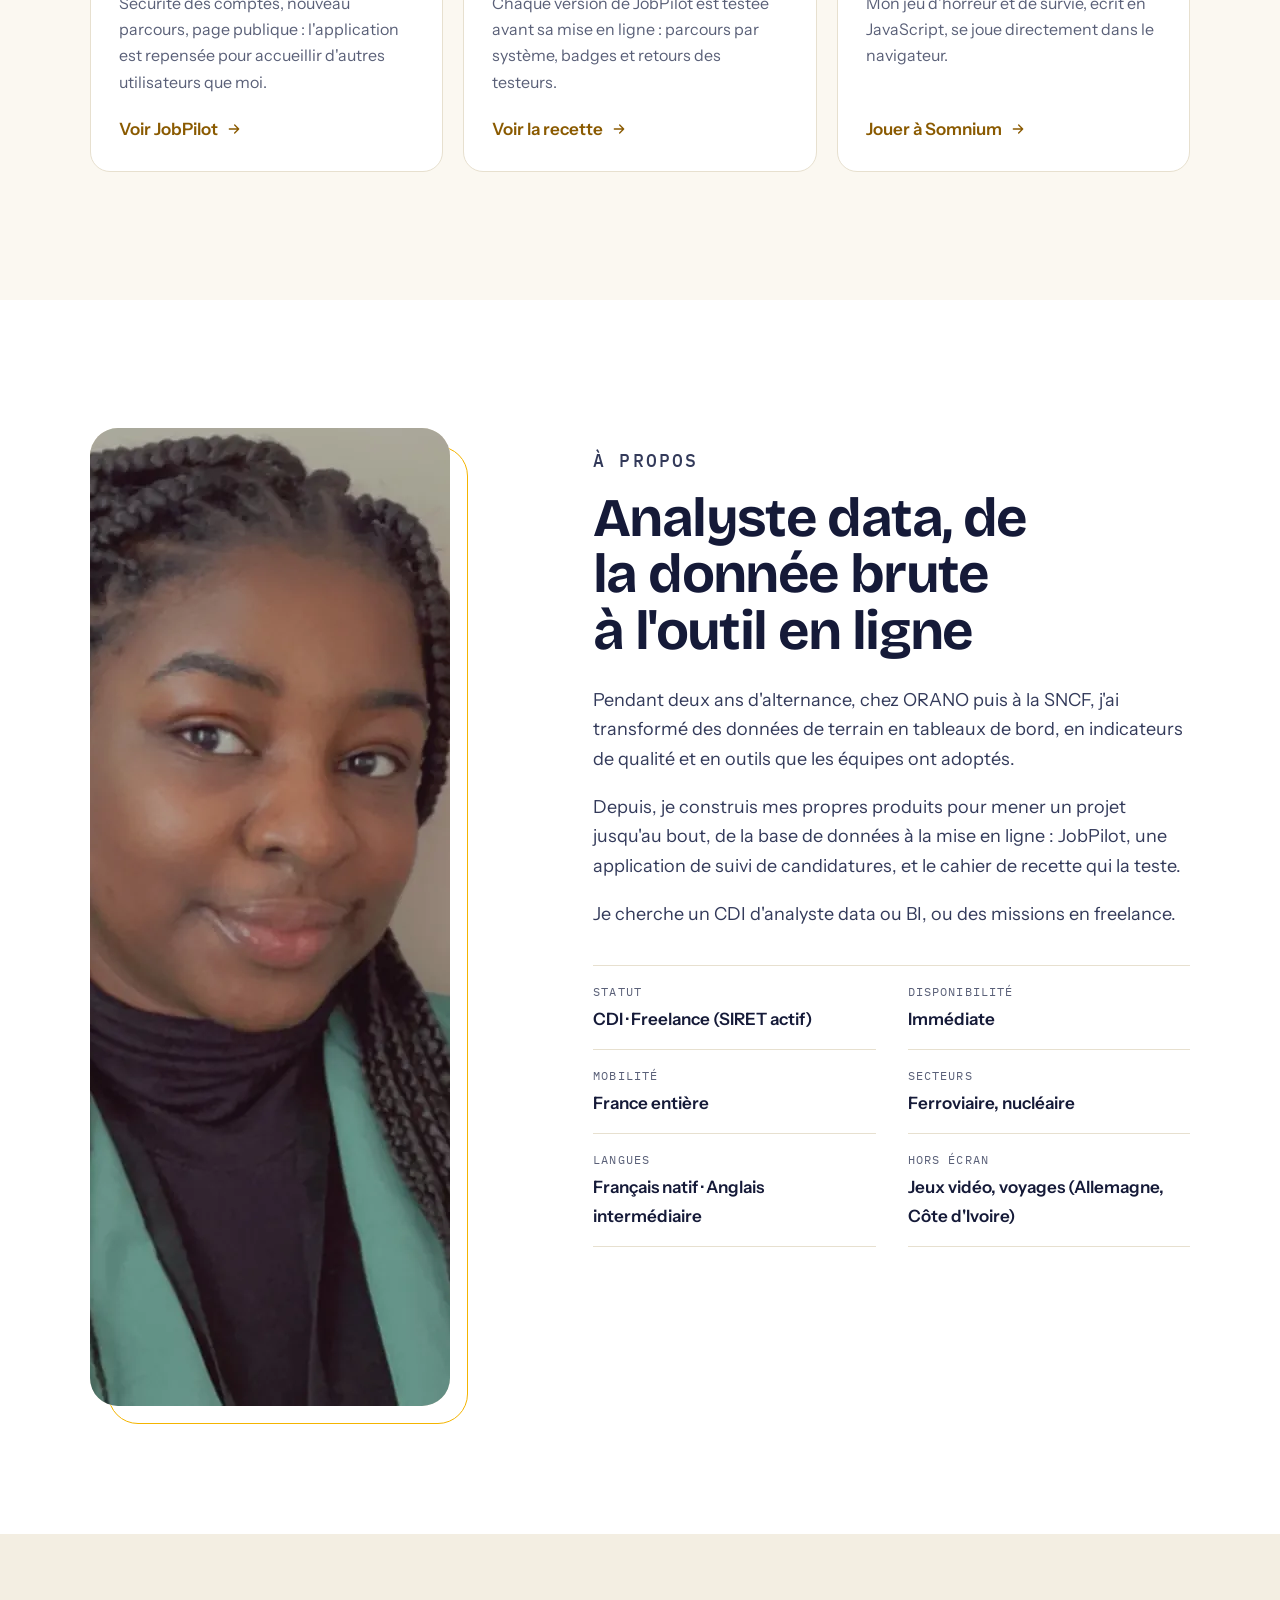
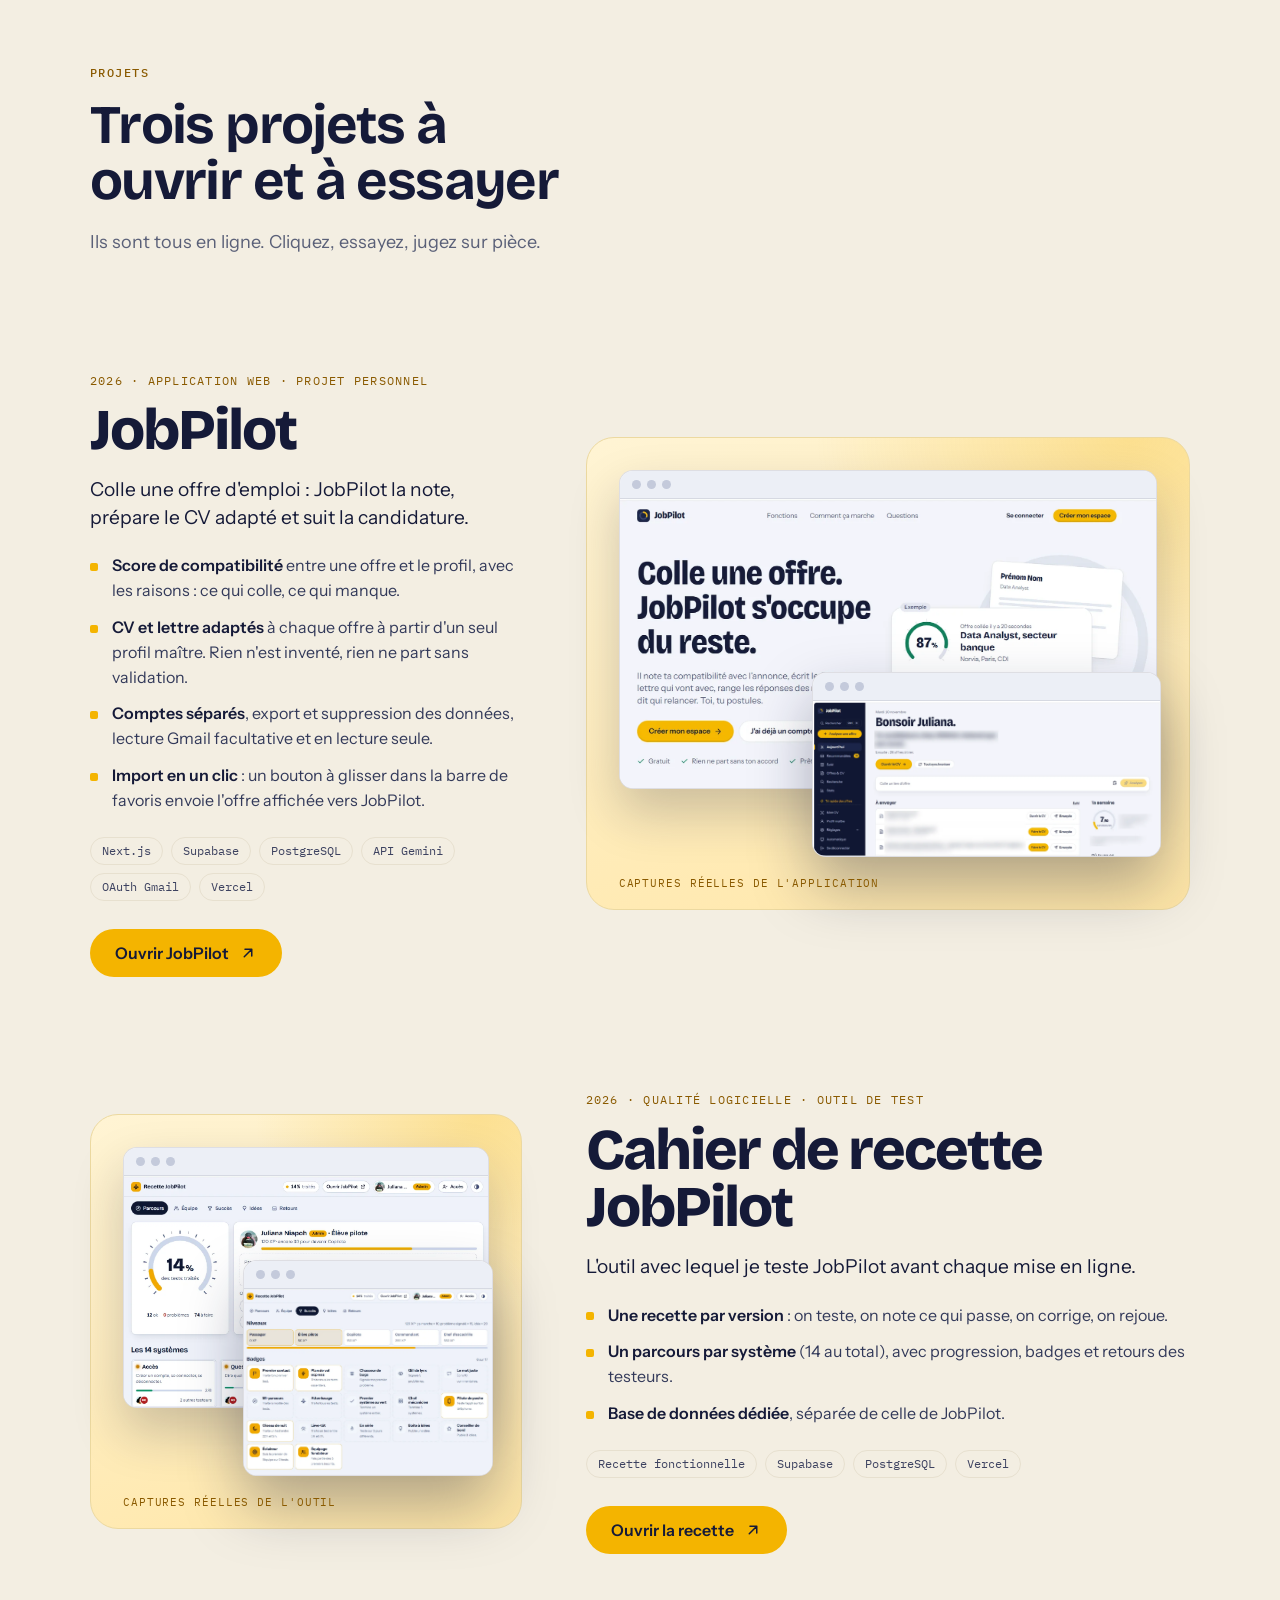
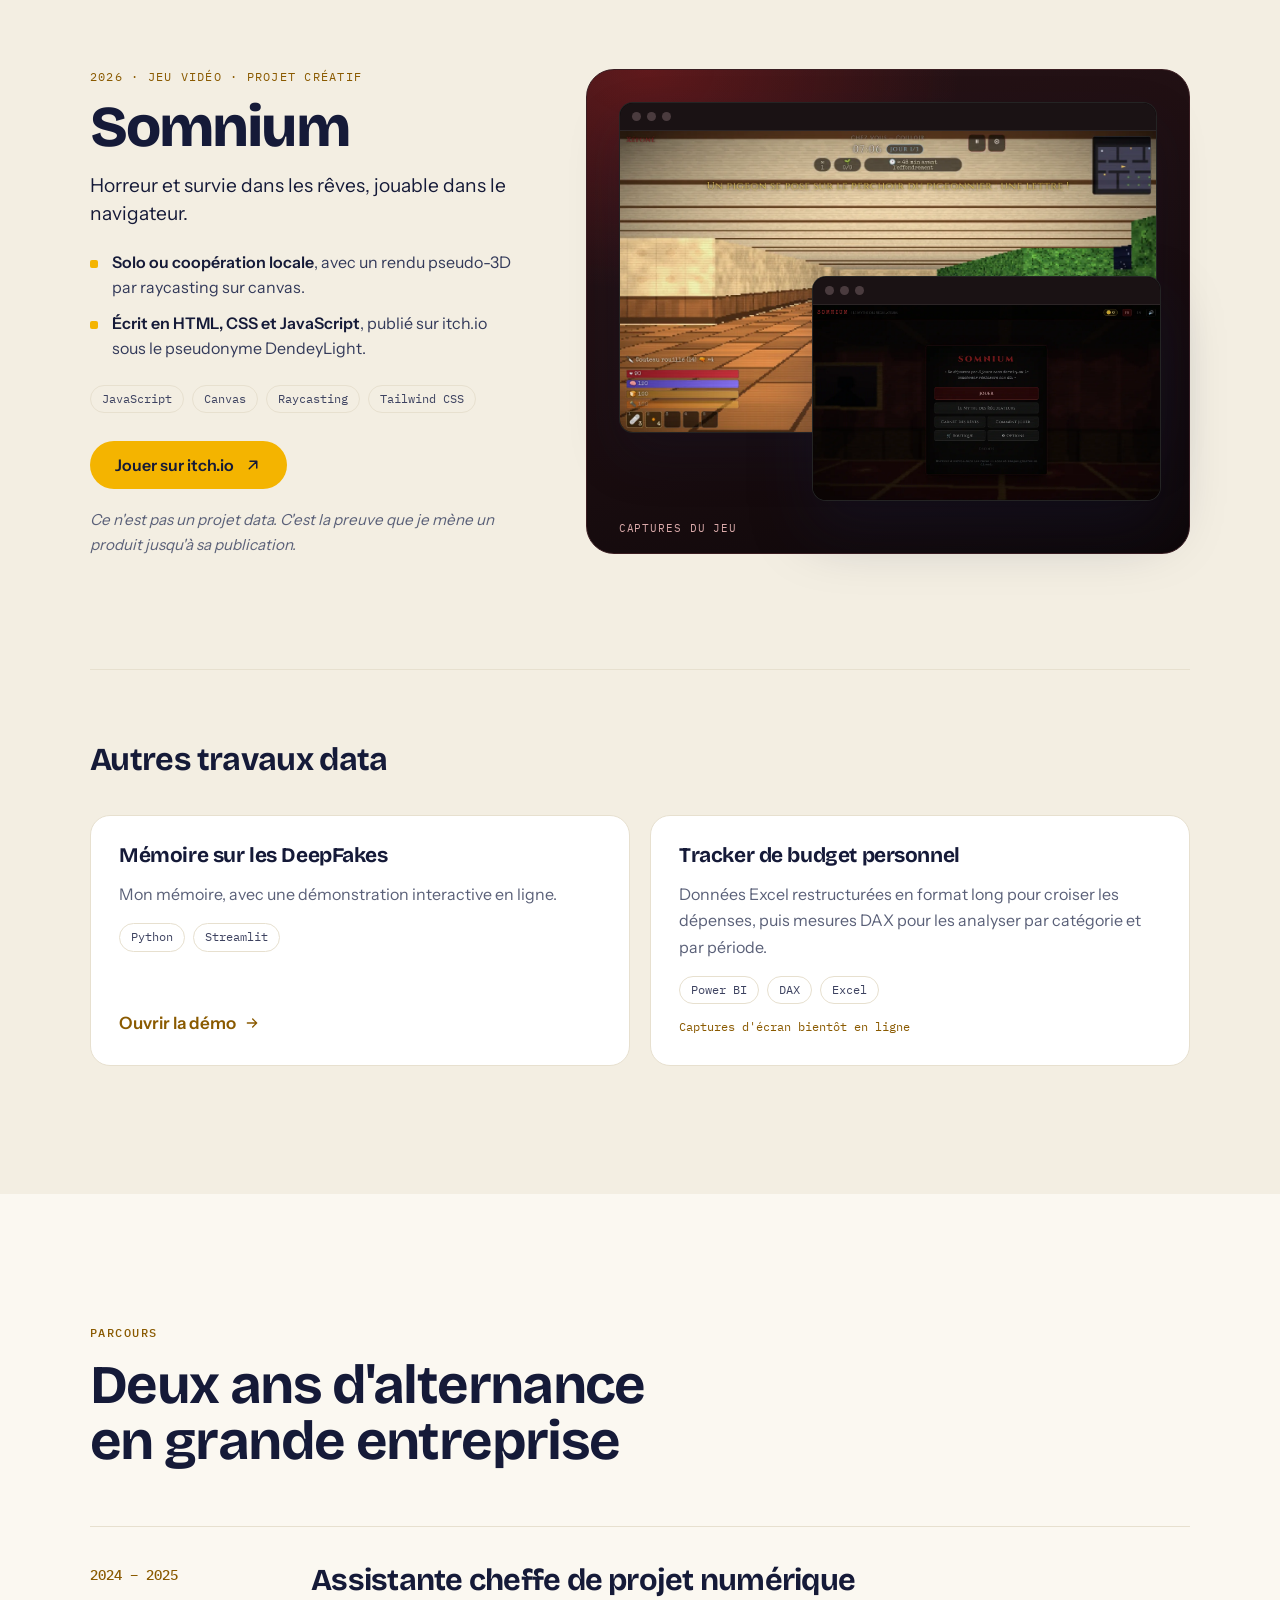
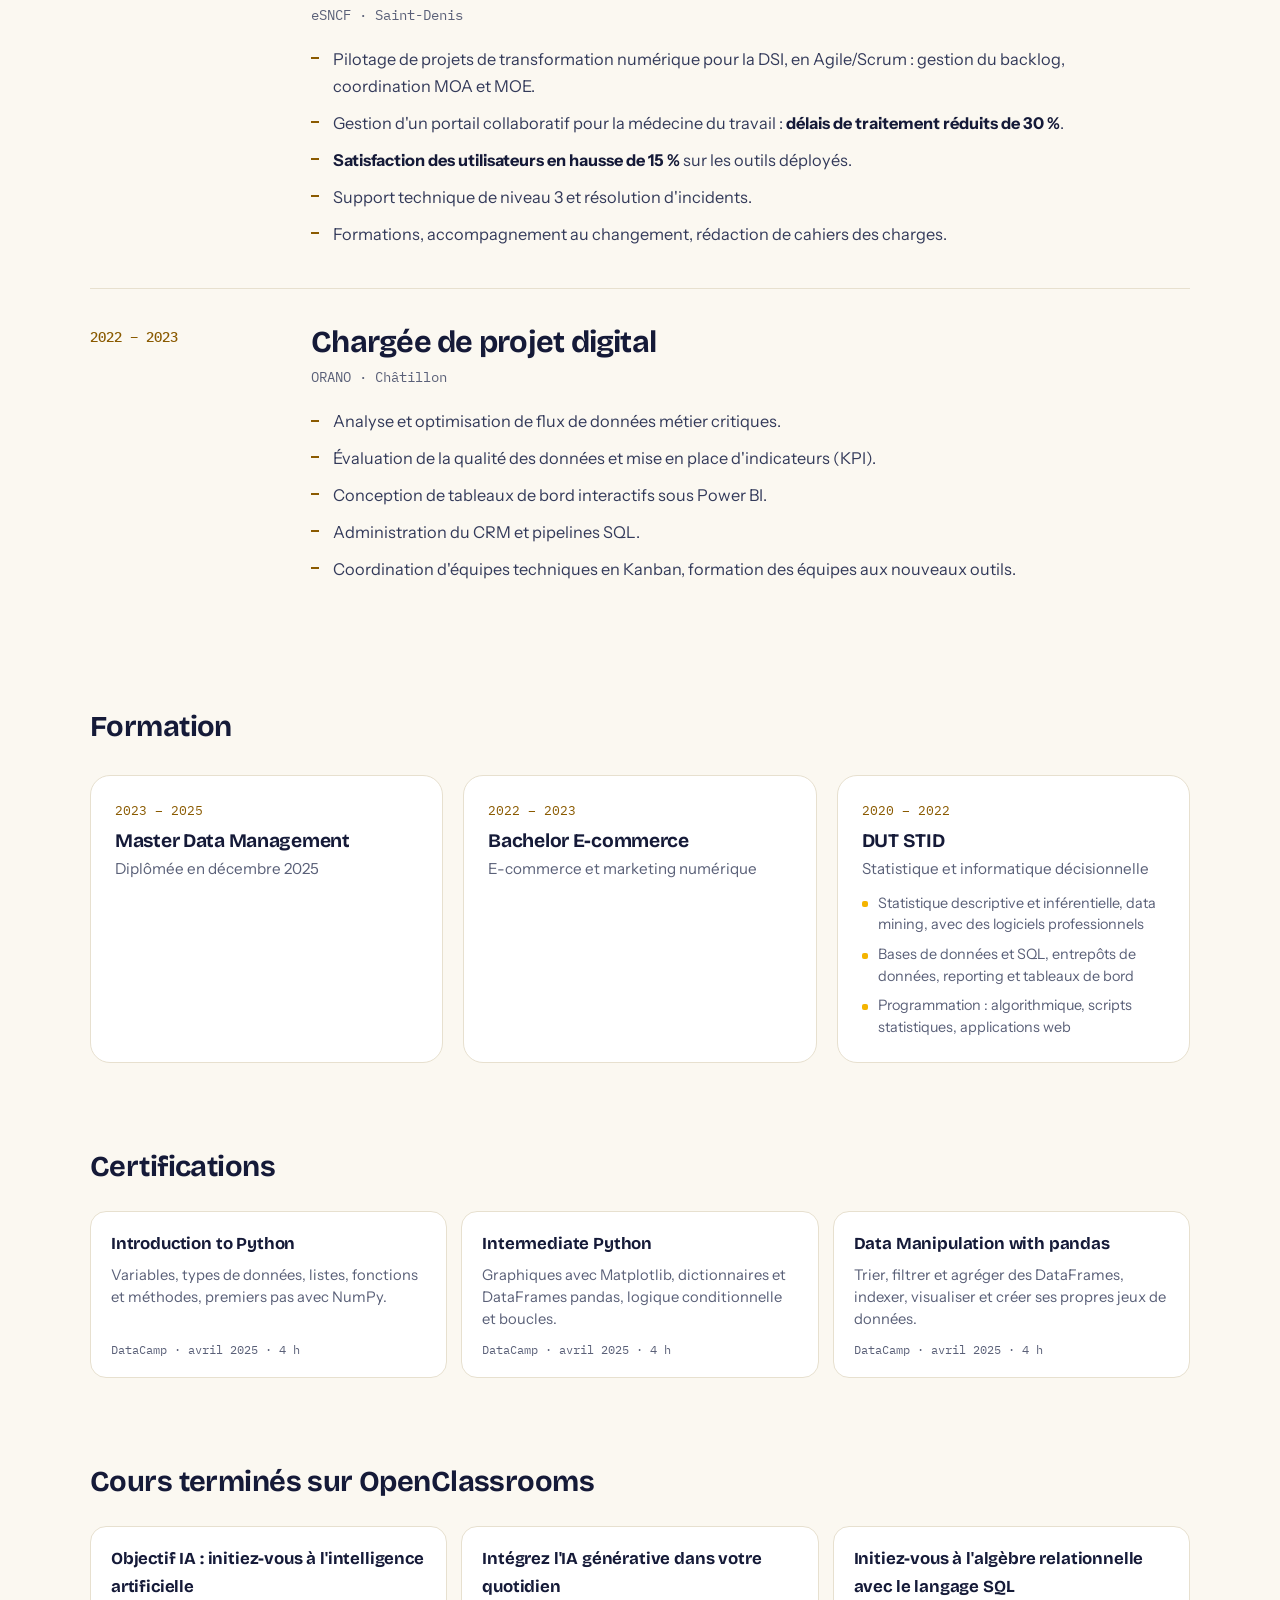
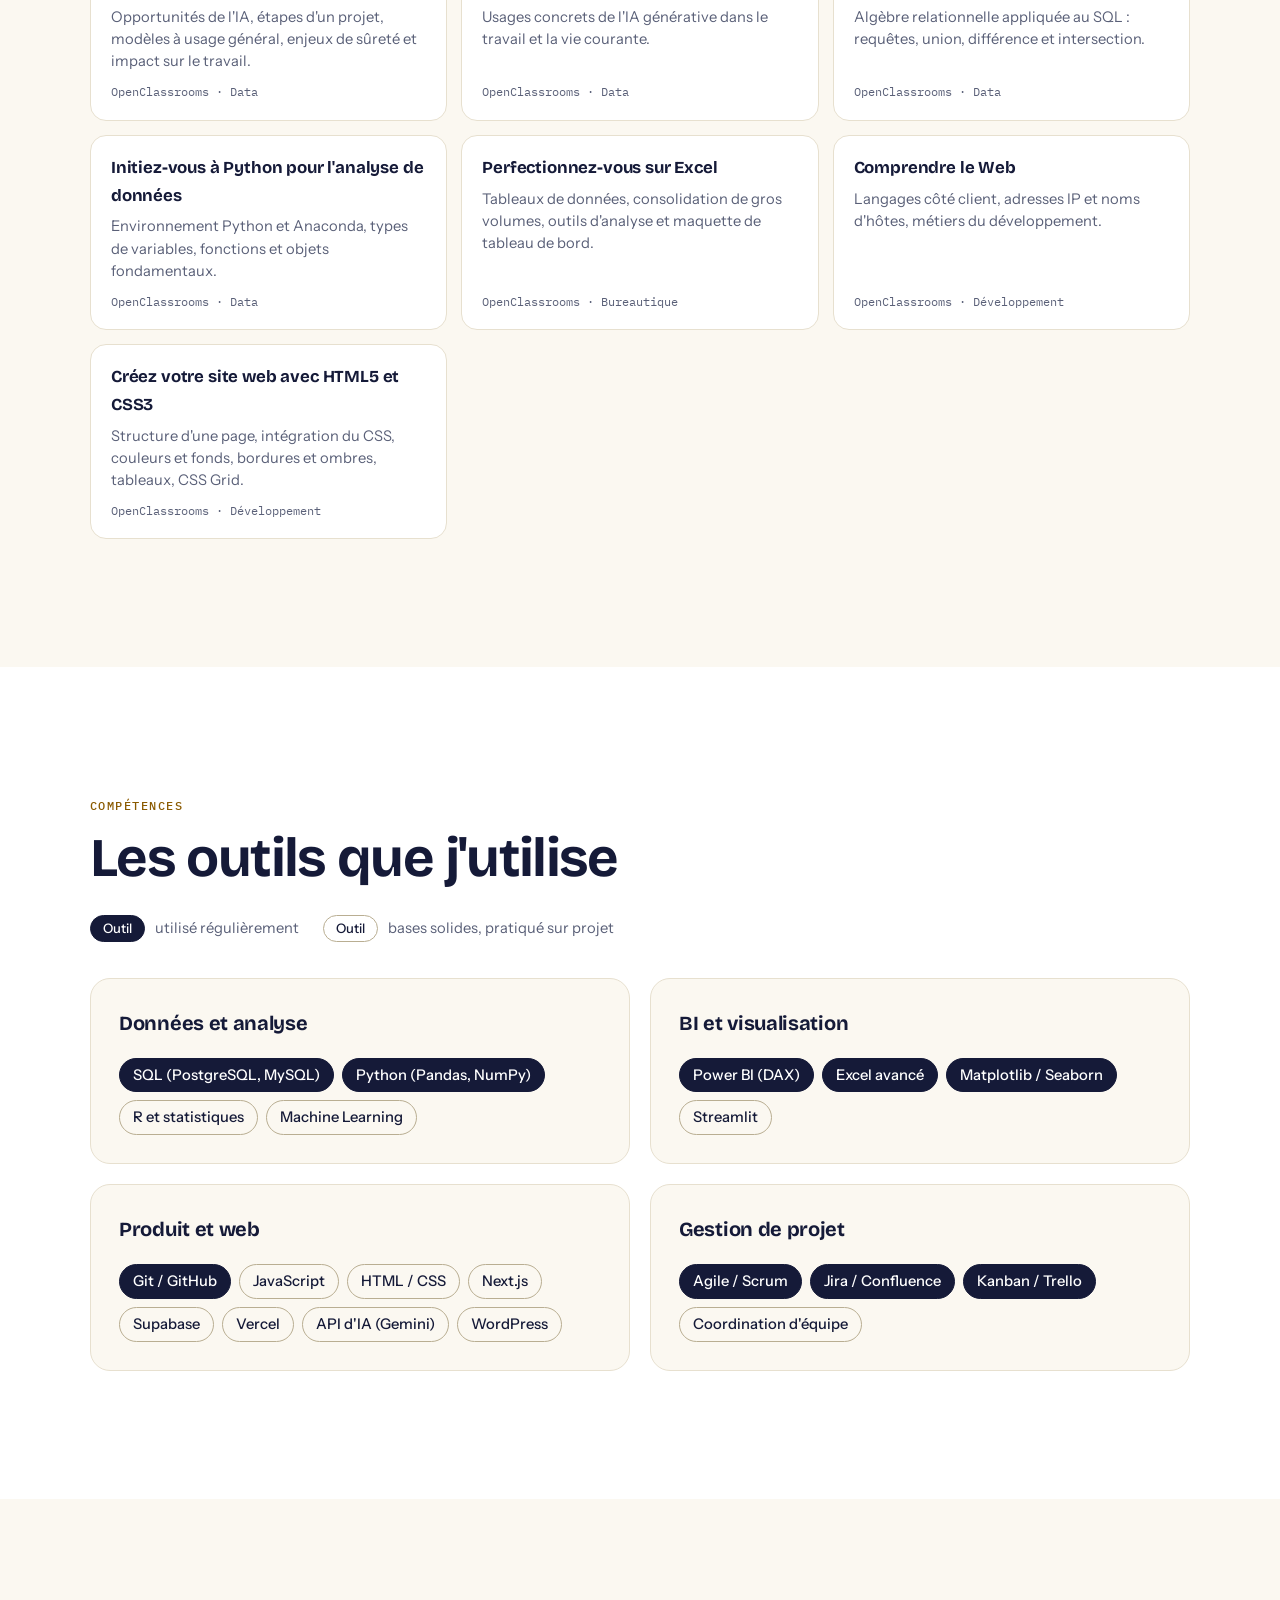
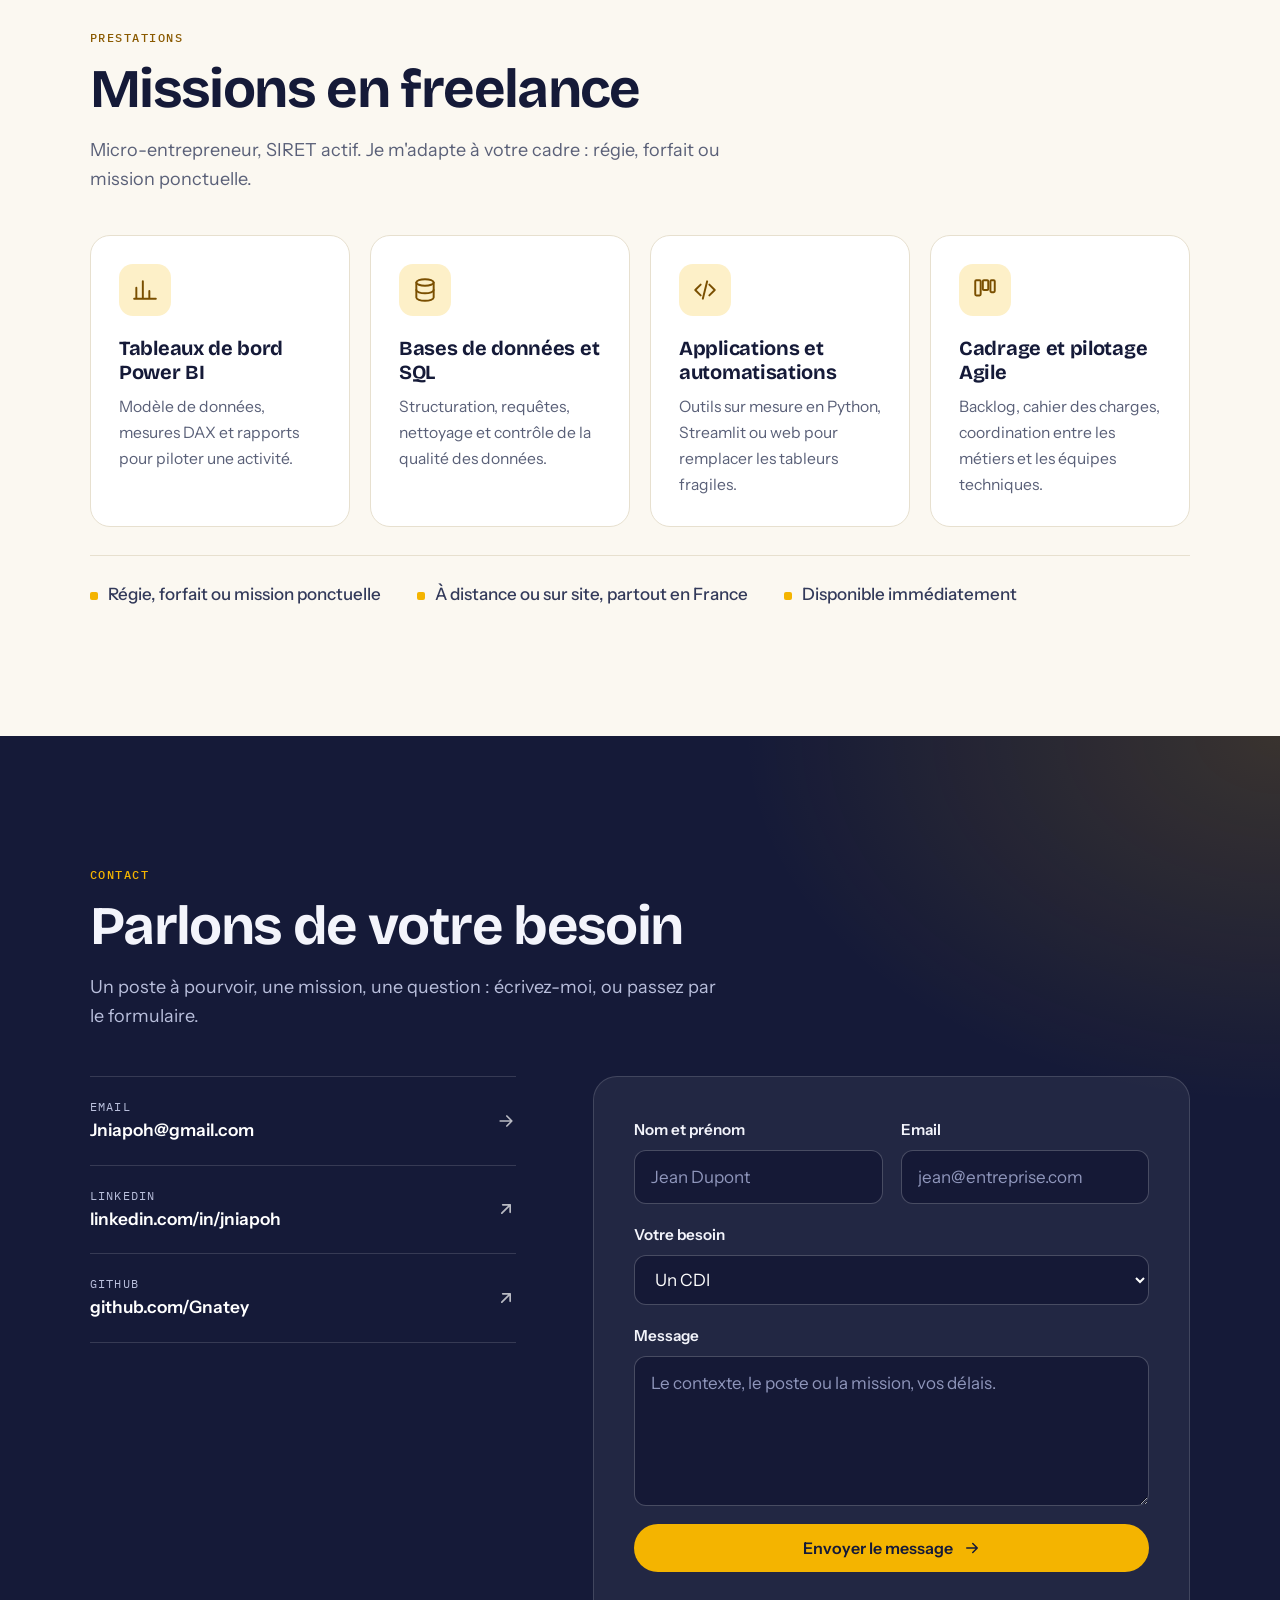
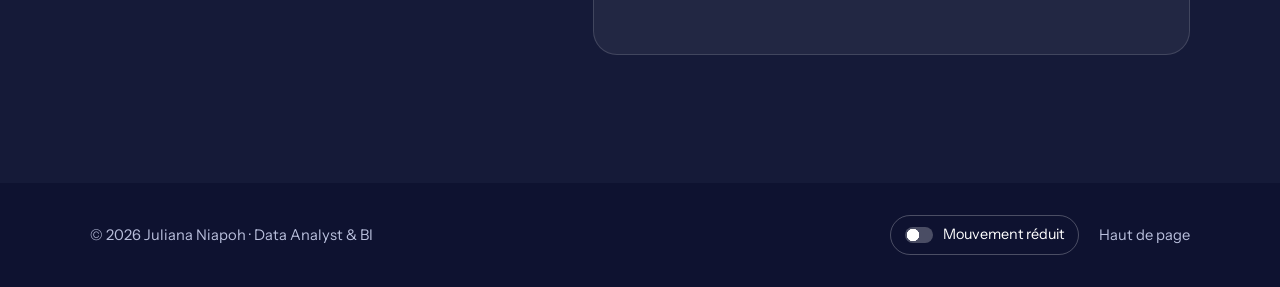
==== commit 3089d58e: "Détail des certifications, cours OpenClassrooms et DUT STID Ajoute une description pour chaque certi" ====
--- a/index.html
+++ b/index.html
@@ -329,29 +329,29 @@
           </article>
         </div>
 
-        <h3 class="subhead" data-reveal>Formations</h3>
+        <h3 class="subhead" data-reveal>Formation</h3>
         <div class="edu" data-reveal>
           <div class="edu__item"><p class="edu__years">2023 – 2025</p><p class="edu__title">Master Data Management</p><p class="edu__sub">Diplômée en décembre 2025</p></div>
           <div class="edu__item"><p class="edu__years">2022 – 2023</p><p class="edu__title">Bachelor E-commerce</p><p class="edu__sub">E-commerce et marketing numérique</p></div>
-          <div class="edu__item"><p class="edu__years">2020 – 2022</p><p class="edu__title">DUT STID</p><p class="edu__sub">Statistique et informatique décisionnelle</p></div>
+          <div class="edu__item"><p class="edu__years">2020 – 2022</p><p class="edu__title">DUT STID</p><p class="edu__sub">Statistique et informatique décisionnelle</p><ul class="edu__points"><li>Statistique descriptive et inférentielle, data mining, avec des logiciels professionnels</li><li>Bases de données et SQL, entrepôts de données, reporting et tableaux de bord</li><li>Programmation : algorithmique, scripts statistiques, applications web</li></ul></div>
         </div>
 
         <h3 class="subhead" data-reveal>Certifications</h3>
         <ul class="certlist" data-reveal>
-          <li class="cert"><span class="cert__title">Introduction to Python</span><span class="cert__meta">DataCamp · avril 2025 · 4 h</span></li>
-          <li class="cert"><span class="cert__title">Intermediate Python</span><span class="cert__meta">DataCamp · avril 2025 · 4 h</span></li>
-          <li class="cert"><span class="cert__title">Data Manipulation with pandas</span><span class="cert__meta">DataCamp · avril 2025 · 4 h</span></li>
+          <li class="cert"><span class="cert__title">Introduction to Python</span><span class="cert__desc">Variables, types de données, listes, fonctions et méthodes, premiers pas avec NumPy.</span><span class="cert__meta">DataCamp · avril 2025 · 4 h</span></li>
+          <li class="cert"><span class="cert__title">Intermediate Python</span><span class="cert__desc">Graphiques avec Matplotlib, dictionnaires et DataFrames pandas, logique conditionnelle et boucles.</span><span class="cert__meta">DataCamp · avril 2025 · 4 h</span></li>
+          <li class="cert"><span class="cert__title">Data Manipulation with pandas</span><span class="cert__desc">Trier, filtrer et agréger des DataFrames, indexer, visualiser et créer ses propres jeux de données.</span><span class="cert__meta">DataCamp · avril 2025 · 4 h</span></li>
         </ul>
 
         <h3 class="subhead" data-reveal>Cours terminés sur OpenClassrooms</h3>
         <ul class="certlist" data-reveal>
-          <li class="cert"><span class="cert__title">Objectif IA : initiez-vous à l'intelligence artificielle</span><span class="cert__meta">OpenClassrooms · Data</span></li>
-          <li class="cert"><span class="cert__title">Intégrez l'IA générative dans votre quotidien</span><span class="cert__meta">OpenClassrooms · Data</span></li>
-          <li class="cert"><span class="cert__title">Initiez-vous à l'algèbre relationnelle avec le langage SQL</span><span class="cert__meta">OpenClassrooms · Data</span></li>
-          <li class="cert"><span class="cert__title">Initiez-vous à Python pour l'analyse de données</span><span class="cert__meta">OpenClassrooms · Data</span></li>
-          <li class="cert"><span class="cert__title">Perfectionnez-vous sur Excel</span><span class="cert__meta">OpenClassrooms · Bureautique</span></li>
-          <li class="cert"><span class="cert__title">Comprendre le Web</span><span class="cert__meta">OpenClassrooms · Développement</span></li>
-          <li class="cert"><span class="cert__title">Créez votre site web avec HTML5 et CSS3</span><span class="cert__meta">OpenClassrooms · Développement</span></li>
+          <li class="cert"><span class="cert__title">Objectif IA : initiez-vous à l'intelligence artificielle</span><span class="cert__desc">Opportunités de l'IA, étapes d'un projet, modèles à usage général, enjeux de sûreté et impact sur le travail.</span><span class="cert__meta">OpenClassrooms · Data</span></li>
+          <li class="cert"><span class="cert__title">Intégrez l'IA générative dans votre quotidien</span><span class="cert__desc">Usages concrets de l'IA générative dans le travail et la vie courante.</span><span class="cert__meta">OpenClassrooms · Data</span></li>
+          <li class="cert"><span class="cert__title">Initiez-vous à l'algèbre relationnelle avec le langage SQL</span><span class="cert__desc">Algèbre relationnelle appliquée au SQL : requêtes, union, différence et intersection.</span><span class="cert__meta">OpenClassrooms · Data</span></li>
+          <li class="cert"><span class="cert__title">Initiez-vous à Python pour l'analyse de données</span><span class="cert__desc">Environnement Python et Anaconda, types de variables, fonctions et objets fondamentaux.</span><span class="cert__meta">OpenClassrooms · Data</span></li>
+          <li class="cert"><span class="cert__title">Perfectionnez-vous sur Excel</span><span class="cert__desc">Tableaux de données, consolidation de gros volumes, outils d'analyse et maquette de tableau de bord.</span><span class="cert__meta">OpenClassrooms · Bureautique</span></li>
+          <li class="cert"><span class="cert__title">Comprendre le Web</span><span class="cert__desc">Langages côté client, adresses IP et noms d'hôtes, métiers du développement.</span><span class="cert__meta">OpenClassrooms · Développement</span></li>
+          <li class="cert"><span class="cert__title">Créez votre site web avec HTML5 et CSS3</span><span class="cert__desc">Structure d'une page, intégration du CSS, couleurs et fonds, bordures et ombres, tableaux, CSS Grid.</span><span class="cert__meta">OpenClassrooms · Développement</span></li>
         </ul>
       </div>
     </section>
--- a/assets/css/style.css
+++ b/assets/css/style.css
@@ -1078,7 +1078,36 @@
   font-size: 1.05rem;
   letter-spacing: -0.01em;
 }
+.edu__points {
+  margin-top: 12px;
+  display: grid;
+  gap: 8px;
+  font-size: 0.9rem;
+  line-height: 1.5;
+  color: var(--gris);
+}
+.edu__points li {
+  position: relative;
+  padding-left: 16px;
+}
+.edu__points li::before {
+  content: "";
+  position: absolute;
+  left: 0;
+  top: 0.6em;
+  width: 6px;
+  height: 6px;
+  border-radius: 2px;
+  background: var(--or);
+}
+.cert__desc {
+  font-size: 0.92rem;
+  line-height: 1.5;
+  color: var(--gris);
+}
 .cert__meta {
+  margin-top: auto;
+  padding-top: 4px;
   font-family: var(--f-mono);
   font-size: 0.74rem;
   color: var(--gris);
